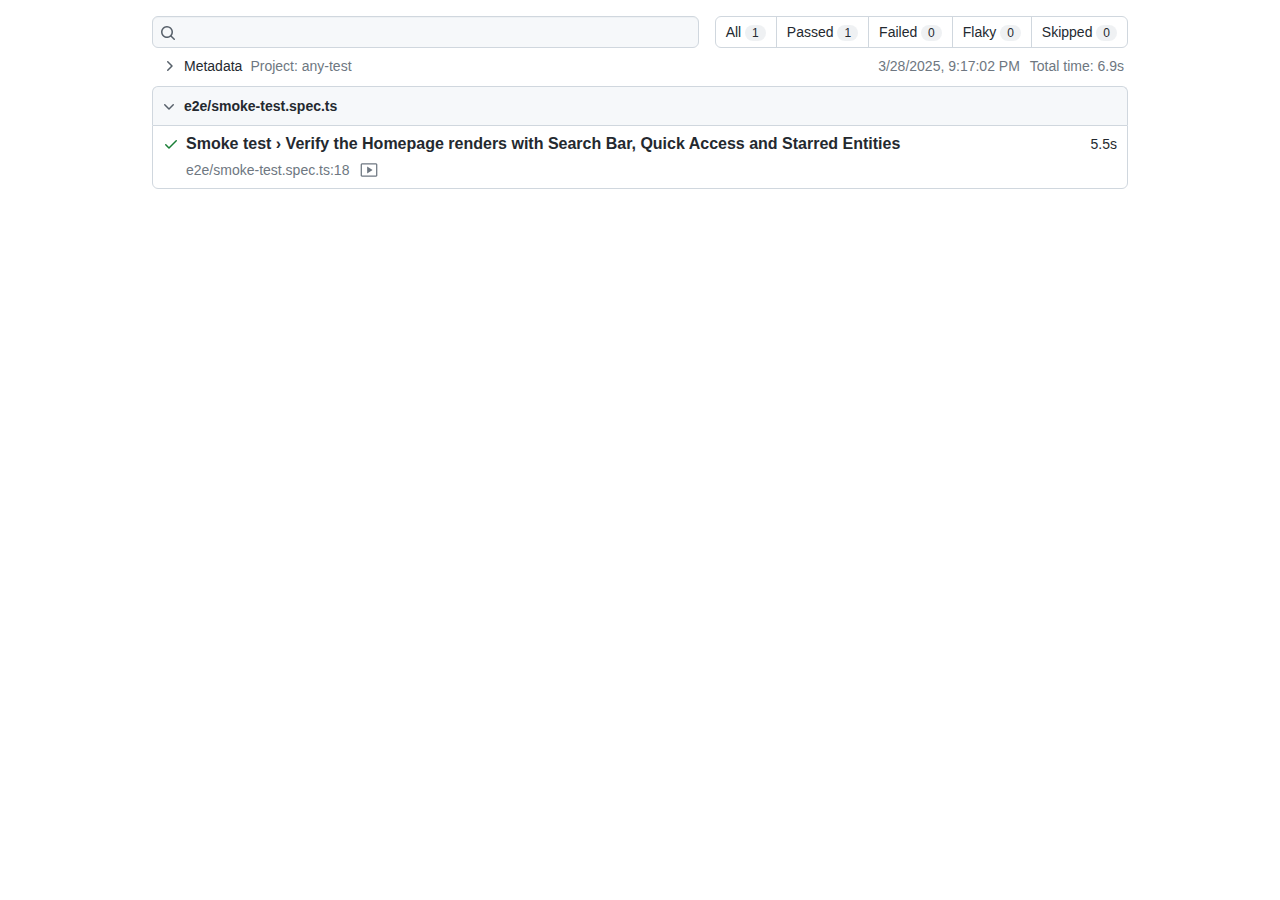
==== playwright-report/index.html @ c7a8ba65 "deploy: ba58db9e847489c68d54139dfeb6cc80a17b0ab6" ====
<!DOCTYPE html>
<html style='scrollbar-gutter: stable both-edges;'>
  <head>
    <meta charset='UTF-8'>
    <meta name='color-scheme' content='dark light'>
    <meta name='viewport' content='width=device-width, initial-scale=1.0'>
    <title>Playwright Test Report</title>
    <script type="module">var qh=Object.defineProperty;var _h=(s,l,r)=>l in s?qh(s,l,{enumerable:!0,configurable:!0,writable:!0,value:r}):s[l]=r;var Xt=(s,l,r)=>_h(s,typeof l!="symbol"?l+"":l,r);(function(){const l=document.createElement("link").relList;if(l&&l.supports&&l.supports("modulepreload"))return;for(const c of document.querySelectorAll('link[rel="modulepreload"]'))a(c);new MutationObserver(c=>{for(const f of c)if(f.type==="childList")for(const d of f.addedNodes)d.tagName==="LINK"&&d.rel==="modulepreload"&&a(d)}).observe(document,{childList:!0,subtree:!0});function r(c){const f={};return c.integrity&&(f.integrity=c.integrity),c.referrerPolicy&&(f.referrerPolicy=c.referrerPolicy),c.crossOrigin==="use-credentials"?f.credentials="include":c.crossOrigin==="anonymous"?f.credentials="omit":f.credentials="same-origin",f}function a(c){if(c.ep)return;c.ep=!0;const f=r(c);fetch(c.href,f)}})();function $h(s){return s&&s.__esModule&&Object.prototype.hasOwnProperty.call(s,"default")?s.default:s}var bo={exports:{}},hi={},zo={exports:{}},he={};/**
 * @license React
 * react.production.min.js
 *
 * Copyright (c) Facebook, Inc. and its affiliates.
 *
 * This source code is licensed under the MIT license found in the
 * LICENSE file in the root directory of this source tree.
 */var Rf;function e1(){if(Rf)return he;Rf=1;var s=Symbol.for("react.element"),l=Symbol.for("react.portal"),r=Symbol.for("react.fragment"),a=Symbol.for("react.strict_mode"),c=Symbol.for("react.profiler"),f=Symbol.for("react.provider"),d=Symbol.for("react.context"),m=Symbol.for("react.forward_ref"),g=Symbol.for("react.suspense"),w=Symbol.for("react.memo"),y=Symbol.for("react.lazy"),S=Symbol.iterator;function I(R){return R===null||typeof R!="object"?null:(R=S&&R[S]||R["@@iterator"],typeof R=="function"?R:null)}var B={isMounted:function(){return!1},enqueueForceUpdate:function(){},enqueueReplaceState:function(){},enqueueSetState:function(){}},V=Object.assign,A={};function v(R,M,$){this.props=R,this.context=M,this.refs=A,this.updater=$||B}v.prototype.isReactComponent={},v.prototype.setState=function(R,M){if(typeof R!="object"&&typeof R!="function"&&R!=null)throw Error("setState(...): takes an object of state variables to update or a function which returns an object of state variables.");this.updater.enqueueSetState(this,R,M,"setState")},v.prototype.forceUpdate=function(R){this.updater.enqueueForceUpdate(this,R,"forceUpdate")};function E(){}E.prototype=v.prototype;function j(R,M,$){this.props=R,this.context=M,this.refs=A,this.updater=$||B}var O=j.prototype=new E;O.constructor=j,V(O,v.prototype),O.isPureReactComponent=!0;var H=Array.isArray,G=Object.prototype.hasOwnProperty,D={current:null},F={key:!0,ref:!0,__self:!0,__source:!0};function Q(R,M,$){var pe,me={},ge=null,Ee=null;if(M!=null)for(pe in M.ref!==void 0&&(Ee=M.ref),M.key!==void 0&&(ge=""+M.key),M)G.call(M,pe)&&!F.hasOwnProperty(pe)&&(me[pe]=M[pe]);var xe=arguments.length-2;if(xe===1)me.children=$;else if(1<xe){for(var Ce=Array(xe),Xe=0;Xe<xe;Xe++)Ce[Xe]=arguments[Xe+2];me.children=Ce}if(R&&R.defaultProps)for(pe in xe=R.defaultProps,xe)me[pe]===void 0&&(me[pe]=xe[pe]);return{$$typeof:s,type:R,key:ge,ref:Ee,props:me,_owner:D.current}}function X(R,M){return{$$typeof:s,type:R.type,key:M,ref:R.ref,props:R.props,_owner:R._owner}}function U(R){return typeof R=="object"&&R!==null&&R.$$typeof===s}function W(R){var M={"=":"=0",":":"=2"};return"$"+R.replace(/[=:]/g,function($){return M[$]})}var re=/\/+/g;function J(R,M){return typeof R=="object"&&R!==null&&R.key!=null?W(""+R.key):M.toString(36)}function ce(R,M,$,pe,me){var ge=typeof R;(ge==="undefined"||ge==="boolean")&&(R=null);var Ee=!1;if(R===null)Ee=!0;else switch(ge){case"string":case"number":Ee=!0;break;case"object":switch(R.$$typeof){case s:case l:Ee=!0}}if(Ee)return Ee=R,me=me(Ee),R=pe===""?"."+J(Ee,0):pe,H(me)?($="",R!=null&&($=R.replace(re,"$&/")+"/"),ce(me,M,$,"",function(Xe){return Xe})):me!=null&&(U(me)&&(me=X(me,$+(!me.key||Ee&&Ee.key===me.key?"":(""+me.key).replace(re,"$&/")+"/")+R)),M.push(me)),1;if(Ee=0,pe=pe===""?".":pe+":",H(R))for(var xe=0;xe<R.length;xe++){ge=R[xe];var Ce=pe+J(ge,xe);Ee+=ce(ge,M,$,Ce,me)}else if(Ce=I(R),typeof Ce=="function")for(R=Ce.call(R),xe=0;!(ge=R.next()).done;)ge=ge.value,Ce=pe+J(ge,xe++),Ee+=ce(ge,M,$,Ce,me);else if(ge==="object")throw M=String(R),Error("Objects are not valid as a React child (found: "+(M==="[object Object]"?"object with keys {"+Object.keys(R).join(", ")+"}":M)+"). If you meant to render a collection of children, use an array instead.");return Ee}function oe(R,M,$){if(R==null)return R;var pe=[],me=0;return ce(R,pe,"","",function(ge){return M.call($,ge,me++)}),pe}function ie(R){if(R._status===-1){var M=R._result;M=M(),M.then(function($){(R._status===0||R._status===-1)&&(R._status=1,R._result=$)},function($){(R._status===0||R._status===-1)&&(R._status=2,R._result=$)}),R._status===-1&&(R._status=0,R._result=M)}if(R._status===1)return R._result.default;throw R._result}var de={current:null},Y={transition:null},ee={ReactCurrentDispatcher:de,ReactCurrentBatchConfig:Y,ReactCurrentOwner:D};function L(){throw Error("act(...) is not supported in production builds of React.")}return he.Children={map:oe,forEach:function(R,M,$){oe(R,function(){M.apply(this,arguments)},$)},count:function(R){var M=0;return oe(R,function(){M++}),M},toArray:function(R){return oe(R,function(M){return M})||[]},only:function(R){if(!U(R))throw Error("React.Children.only expected to receive a single React element child.");return R}},he.Component=v,he.Fragment=r,he.Profiler=c,he.PureComponent=j,he.StrictMode=a,he.Suspense=g,he.__SECRET_INTERNALS_DO_NOT_USE_OR_YOU_WILL_BE_FIRED=ee,he.act=L,he.cloneElement=function(R,M,$){if(R==null)throw Error("React.cloneElement(...): The argument must be a React element, but you passed "+R+".");var pe=V({},R.props),me=R.key,ge=R.ref,Ee=R._owner;if(M!=null){if(M.ref!==void 0&&(ge=M.ref,Ee=D.current),M.key!==void 0&&(me=""+M.key),R.type&&R.type.defaultProps)var xe=R.type.defaultProps;for(Ce in M)G.call(M,Ce)&&!F.hasOwnProperty(Ce)&&(pe[Ce]=M[Ce]===void 0&&xe!==void 0?xe[Ce]:M[Ce])}var Ce=arguments.length-2;if(Ce===1)pe.children=$;else if(1<Ce){xe=Array(Ce);for(var Xe=0;Xe<Ce;Xe++)xe[Xe]=arguments[Xe+2];pe.children=xe}return{$$typeof:s,type:R.type,key:me,ref:ge,props:pe,_owner:Ee}},he.createContext=function(R){return R={$$typeof:d,_currentValue:R,_currentValue2:R,_threadCount:0,Provider:null,Consumer:null,_defaultValue:null,_globalName:null},R.Provider={$$typeof:f,_context:R},R.Consumer=R},he.createElement=Q,he.createFactory=function(R){var M=Q.bind(null,R);return M.type=R,M},he.createRef=function(){return{current:null}},he.forwardRef=function(R){return{$$typeof:m,render:R}},he.isValidElement=U,he.lazy=function(R){return{$$typeof:y,_payload:{_status:-1,_result:R},_init:ie}},he.memo=function(R,M){return{$$typeof:w,type:R,compare:M===void 0?null:M}},he.startTransition=function(R){var M=Y.transition;Y.transition={};try{R()}finally{Y.transition=M}},he.unstable_act=L,he.useCallback=function(R,M){return de.current.useCallback(R,M)},he.useContext=function(R){return de.current.useContext(R)},he.useDebugValue=function(){},he.useDeferredValue=function(R){return de.current.useDeferredValue(R)},he.useEffect=function(R,M){return de.current.useEffect(R,M)},he.useId=function(){return de.current.useId()},he.useImperativeHandle=function(R,M,$){return de.current.useImperativeHandle(R,M,$)},he.useInsertionEffect=function(R,M){return de.current.useInsertionEffect(R,M)},he.useLayoutEffect=function(R,M){return de.current.useLayoutEffect(R,M)},he.useMemo=function(R,M){return de.current.useMemo(R,M)},he.useReducer=function(R,M,$){return de.current.useReducer(R,M,$)},he.useRef=function(R){return de.current.useRef(R)},he.useState=function(R){return de.current.useState(R)},he.useSyncExternalStore=function(R,M,$){return de.current.useSyncExternalStore(R,M,$)},he.useTransition=function(){return de.current.useTransition()},he.version="18.3.1",he}var Tf;function ya(){return Tf||(Tf=1,zo.exports=e1()),zo.exports}/**
 * @license React
 * react-jsx-runtime.production.min.js
 *
 * Copyright (c) Facebook, Inc. and its affiliates.
 *
 * This source code is licensed under the MIT license found in the
 * LICENSE file in the root directory of this source tree.
 */var jf;function t1(){if(jf)return hi;jf=1;var s=ya(),l=Symbol.for("react.element"),r=Symbol.for("react.fragment"),a=Object.prototype.hasOwnProperty,c=s.__SECRET_INTERNALS_DO_NOT_USE_OR_YOU_WILL_BE_FIRED.ReactCurrentOwner,f={key:!0,ref:!0,__self:!0,__source:!0};function d(m,g,w){var y,S={},I=null,B=null;w!==void 0&&(I=""+w),g.key!==void 0&&(I=""+g.key),g.ref!==void 0&&(B=g.ref);for(y in g)a.call(g,y)&&!f.hasOwnProperty(y)&&(S[y]=g[y]);if(m&&m.defaultProps)for(y in g=m.defaultProps,g)S[y]===void 0&&(S[y]=g[y]);return{$$typeof:l,type:m,key:I,ref:B,props:S,_owner:c.current}}return hi.Fragment=r,hi.jsx=d,hi.jsxs=d,hi}var Pf;function n1(){return Pf||(Pf=1,bo.exports=t1()),bo.exports}var h=n1();const r1=15,ye=0,Jt=1,i1=2,at=-2,Re=-3,Of=-4,qt=-5,pt=[0,1,3,7,15,31,63,127,255,511,1023,2047,4095,8191,16383,32767,65535],Hd=1440,l1=0,s1=4,o1=9,a1=5,u1=[96,7,256,0,8,80,0,8,16,84,8,115,82,7,31,0,8,112,0,8,48,0,9,192,80,7,10,0,8,96,0,8,32,0,9,160,0,8,0,0,8,128,0,8,64,0,9,224,80,7,6,0,8,88,0,8,24,0,9,144,83,7,59,0,8,120,0,8,56,0,9,208,81,7,17,0,8,104,0,8,40,0,9,176,0,8,8,0,8,136,0,8,72,0,9,240,80,7,4,0,8,84,0,8,20,85,8,227,83,7,43,0,8,116,0,8,52,0,9,200,81,7,13,0,8,100,0,8,36,0,9,168,0,8,4,0,8,132,0,8,68,0,9,232,80,7,8,0,8,92,0,8,28,0,9,152,84,7,83,0,8,124,0,8,60,0,9,216,82,7,23,0,8,108,0,8,44,0,9,184,0,8,12,0,8,140,0,8,76,0,9,248,80,7,3,0,8,82,0,8,18,85,8,163,83,7,35,0,8,114,0,8,50,0,9,196,81,7,11,0,8,98,0,8,34,0,9,164,0,8,2,0,8,130,0,8,66,0,9,228,80,7,7,0,8,90,0,8,26,0,9,148,84,7,67,0,8,122,0,8,58,0,9,212,82,7,19,0,8,106,0,8,42,0,9,180,0,8,10,0,8,138,0,8,74,0,9,244,80,7,5,0,8,86,0,8,22,192,8,0,83,7,51,0,8,118,0,8,54,0,9,204,81,7,15,0,8,102,0,8,38,0,9,172,0,8,6,0,8,134,0,8,70,0,9,236,80,7,9,0,8,94,0,8,30,0,9,156,84,7,99,0,8,126,0,8,62,0,9,220,82,7,27,0,8,110,0,8,46,0,9,188,0,8,14,0,8,142,0,8,78,0,9,252,96,7,256,0,8,81,0,8,17,85,8,131,82,7,31,0,8,113,0,8,49,0,9,194,80,7,10,0,8,97,0,8,33,0,9,162,0,8,1,0,8,129,0,8,65,0,9,226,80,7,6,0,8,89,0,8,25,0,9,146,83,7,59,0,8,121,0,8,57,0,9,210,81,7,17,0,8,105,0,8,41,0,9,178,0,8,9,0,8,137,0,8,73,0,9,242,80,7,4,0,8,85,0,8,21,80,8,258,83,7,43,0,8,117,0,8,53,0,9,202,81,7,13,0,8,101,0,8,37,0,9,170,0,8,5,0,8,133,0,8,69,0,9,234,80,7,8,0,8,93,0,8,29,0,9,154,84,7,83,0,8,125,0,8,61,0,9,218,82,7,23,0,8,109,0,8,45,0,9,186,0,8,13,0,8,141,0,8,77,0,9,250,80,7,3,0,8,83,0,8,19,85,8,195,83,7,35,0,8,115,0,8,51,0,9,198,81,7,11,0,8,99,0,8,35,0,9,166,0,8,3,0,8,131,0,8,67,0,9,230,80,7,7,0,8,91,0,8,27,0,9,150,84,7,67,0,8,123,0,8,59,0,9,214,82,7,19,0,8,107,0,8,43,0,9,182,0,8,11,0,8,139,0,8,75,0,9,246,80,7,5,0,8,87,0,8,23,192,8,0,83,7,51,0,8,119,0,8,55,0,9,206,81,7,15,0,8,103,0,8,39,0,9,174,0,8,7,0,8,135,0,8,71,0,9,238,80,7,9,0,8,95,0,8,31,0,9,158,84,7,99,0,8,127,0,8,63,0,9,222,82,7,27,0,8,111,0,8,47,0,9,190,0,8,15,0,8,143,0,8,79,0,9,254,96,7,256,0,8,80,0,8,16,84,8,115,82,7,31,0,8,112,0,8,48,0,9,193,80,7,10,0,8,96,0,8,32,0,9,161,0,8,0,0,8,128,0,8,64,0,9,225,80,7,6,0,8,88,0,8,24,0,9,145,83,7,59,0,8,120,0,8,56,0,9,209,81,7,17,0,8,104,0,8,40,0,9,177,0,8,8,0,8,136,0,8,72,0,9,241,80,7,4,0,8,84,0,8,20,85,8,227,83,7,43,0,8,116,0,8,52,0,9,201,81,7,13,0,8,100,0,8,36,0,9,169,0,8,4,0,8,132,0,8,68,0,9,233,80,7,8,0,8,92,0,8,28,0,9,153,84,7,83,0,8,124,0,8,60,0,9,217,82,7,23,0,8,108,0,8,44,0,9,185,0,8,12,0,8,140,0,8,76,0,9,249,80,7,3,0,8,82,0,8,18,85,8,163,83,7,35,0,8,114,0,8,50,0,9,197,81,7,11,0,8,98,0,8,34,0,9,165,0,8,2,0,8,130,0,8,66,0,9,229,80,7,7,0,8,90,0,8,26,0,9,149,84,7,67,0,8,122,0,8,58,0,9,213,82,7,19,0,8,106,0,8,42,0,9,181,0,8,10,0,8,138,0,8,74,0,9,245,80,7,5,0,8,86,0,8,22,192,8,0,83,7,51,0,8,118,0,8,54,0,9,205,81,7,15,0,8,102,0,8,38,0,9,173,0,8,6,0,8,134,0,8,70,0,9,237,80,7,9,0,8,94,0,8,30,0,9,157,84,7,99,0,8,126,0,8,62,0,9,221,82,7,27,0,8,110,0,8,46,0,9,189,0,8,14,0,8,142,0,8,78,0,9,253,96,7,256,0,8,81,0,8,17,85,8,131,82,7,31,0,8,113,0,8,49,0,9,195,80,7,10,0,8,97,0,8,33,0,9,163,0,8,1,0,8,129,0,8,65,0,9,227,80,7,6,0,8,89,0,8,25,0,9,147,83,7,59,0,8,121,0,8,57,0,9,211,81,7,17,0,8,105,0,8,41,0,9,179,0,8,9,0,8,137,0,8,73,0,9,243,80,7,4,0,8,85,0,8,21,80,8,258,83,7,43,0,8,117,0,8,53,0,9,203,81,7,13,0,8,101,0,8,37,0,9,171,0,8,5,0,8,133,0,8,69,0,9,235,80,7,8,0,8,93,0,8,29,0,9,155,84,7,83,0,8,125,0,8,61,0,9,219,82,7,23,0,8,109,0,8,45,0,9,187,0,8,13,0,8,141,0,8,77,0,9,251,80,7,3,0,8,83,0,8,19,85,8,195,83,7,35,0,8,115,0,8,51,0,9,199,81,7,11,0,8,99,0,8,35,0,9,167,0,8,3,0,8,131,0,8,67,0,9,231,80,7,7,0,8,91,0,8,27,0,9,151,84,7,67,0,8,123,0,8,59,0,9,215,82,7,19,0,8,107,0,8,43,0,9,183,0,8,11,0,8,139,0,8,75,0,9,247,80,7,5,0,8,87,0,8,23,192,8,0,83,7,51,0,8,119,0,8,55,0,9,207,81,7,15,0,8,103,0,8,39,0,9,175,0,8,7,0,8,135,0,8,71,0,9,239,80,7,9,0,8,95,0,8,31,0,9,159,84,7,99,0,8,127,0,8,63,0,9,223,82,7,27,0,8,111,0,8,47,0,9,191,0,8,15,0,8,143,0,8,79,0,9,255],c1=[80,5,1,87,5,257,83,5,17,91,5,4097,81,5,5,89,5,1025,85,5,65,93,5,16385,80,5,3,88,5,513,84,5,33,92,5,8193,82,5,9,90,5,2049,86,5,129,192,5,24577,80,5,2,87,5,385,83,5,25,91,5,6145,81,5,7,89,5,1537,85,5,97,93,5,24577,80,5,4,88,5,769,84,5,49,92,5,12289,82,5,13,90,5,3073,86,5,193,192,5,24577],f1=[3,4,5,6,7,8,9,10,11,13,15,17,19,23,27,31,35,43,51,59,67,83,99,115,131,163,195,227,258,0,0],d1=[0,0,0,0,0,0,0,0,1,1,1,1,2,2,2,2,3,3,3,3,4,4,4,4,5,5,5,5,0,112,112],p1=[1,2,3,4,5,7,9,13,17,25,33,49,65,97,129,193,257,385,513,769,1025,1537,2049,3073,4097,6145,8193,12289,16385,24577],h1=[0,0,0,0,1,1,2,2,3,3,4,4,5,5,6,6,7,7,8,8,9,9,10,10,11,11,12,12,13,13],xn=15;function sa(){const s=this;let l,r,a,c,f,d;function m(w,y,S,I,B,V,A,v,E,j,O){let H,G,D,F,Q,X,U,W,re,J,ce,oe,ie,de,Y;J=0,Q=S;do a[w[y+J]]++,J++,Q--;while(Q!==0);if(a[0]==S)return A[0]=-1,v[0]=0,ye;for(W=v[0],X=1;X<=xn&&a[X]===0;X++);for(U=X,W<X&&(W=X),Q=xn;Q!==0&&a[Q]===0;Q--);for(D=Q,W>Q&&(W=Q),v[0]=W,de=1<<X;X<Q;X++,de<<=1)if((de-=a[X])<0)return Re;if((de-=a[Q])<0)return Re;for(a[Q]+=de,d[1]=X=0,J=1,ie=2;--Q!==0;)d[ie]=X+=a[J],ie++,J++;Q=0,J=0;do(X=w[y+J])!==0&&(O[d[X]++]=Q),J++;while(++Q<S);for(S=d[D],d[0]=Q=0,J=0,F=-1,oe=-W,f[0]=0,ce=0,Y=0;U<=D;U++)for(H=a[U];H--!==0;){for(;U>oe+W;){if(F++,oe+=W,Y=D-oe,Y=Y>W?W:Y,(G=1<<(X=U-oe))>H+1&&(G-=H+1,ie=U,X<Y))for(;++X<Y&&!((G<<=1)<=a[++ie]);)G-=a[ie];if(Y=1<<X,j[0]+Y>Hd)return Re;f[F]=ce=j[0],j[0]+=Y,F!==0?(d[F]=Q,c[0]=X,c[1]=W,X=Q>>>oe-W,c[2]=ce-f[F-1]-X,E.set(c,(f[F-1]+X)*3)):A[0]=ce}for(c[1]=U-oe,J>=S?c[0]=192:O[J]<I?(c[0]=O[J]<256?0:96,c[2]=O[J++]):(c[0]=V[O[J]-I]+16+64,c[2]=B[O[J++]-I]),G=1<<U-oe,X=Q>>>oe;X<Y;X+=G)E.set(c,(ce+X)*3);for(X=1<<U-1;Q&X;X>>>=1)Q^=X;for(Q^=X,re=(1<<oe)-1;(Q&re)!=d[F];)F--,oe-=W,re=(1<<oe)-1}return de!==0&&D!=1?qt:ye}function g(w){let y;for(l||(l=[],r=[],a=new Int32Array(xn+1),c=[],f=new Int32Array(xn),d=new Int32Array(xn+1)),r.length<w&&(r=[]),y=0;y<w;y++)r[y]=0;for(y=0;y<xn+1;y++)a[y]=0;for(y=0;y<3;y++)c[y]=0;f.set(a.subarray(0,xn),0),d.set(a.subarray(0,xn+1),0)}s.inflate_trees_bits=function(w,y,S,I,B){let V;return g(19),l[0]=0,V=m(w,0,19,19,null,null,S,y,I,l,r),V==Re?B.msg="oversubscribed dynamic bit lengths tree":(V==qt||y[0]===0)&&(B.msg="incomplete dynamic bit lengths tree",V=Re),V},s.inflate_trees_dynamic=function(w,y,S,I,B,V,A,v,E){let j;return g(288),l[0]=0,j=m(S,0,w,257,f1,d1,V,I,v,l,r),j!=ye||I[0]===0?(j==Re?E.msg="oversubscribed literal/length tree":j!=Of&&(E.msg="incomplete literal/length tree",j=Re),j):(g(288),j=m(S,w,y,0,p1,h1,A,B,v,l,r),j!=ye||B[0]===0&&w>257?(j==Re?E.msg="oversubscribed distance tree":j==qt?(E.msg="incomplete distance tree",j=Re):j!=Of&&(E.msg="empty distance tree with lengths",j=Re),j):ye)}}sa.inflate_trees_fixed=function(s,l,r,a){return s[0]=o1,l[0]=a1,r[0]=u1,a[0]=c1,ye};const Ml=0,Df=1,Nf=2,Mf=3,Bf=4,Hf=5,Ff=6,Xo=7,Qf=8,Bl=9;function m1(){const s=this;let l,r=0,a,c=0,f=0,d=0,m=0,g=0,w=0,y=0,S,I=0,B,V=0;function A(v,E,j,O,H,G,D,F){let Q,X,U,W,re,J,ce,oe,ie,de,Y,ee,L,R,M,$;ce=F.next_in_index,oe=F.avail_in,re=D.bitb,J=D.bitk,ie=D.write,de=ie<D.read?D.read-ie-1:D.end-ie,Y=pt[v],ee=pt[E];do{for(;J<20;)oe--,re|=(F.read_byte(ce++)&255)<<J,J+=8;if(Q=re&Y,X=j,U=O,$=(U+Q)*3,(W=X[$])===0){re>>=X[$+1],J-=X[$+1],D.win[ie++]=X[$+2],de--;continue}do{if(re>>=X[$+1],J-=X[$+1],W&16){for(W&=15,L=X[$+2]+(re&pt[W]),re>>=W,J-=W;J<15;)oe--,re|=(F.read_byte(ce++)&255)<<J,J+=8;Q=re&ee,X=H,U=G,$=(U+Q)*3,W=X[$];do if(re>>=X[$+1],J-=X[$+1],W&16){for(W&=15;J<W;)oe--,re|=(F.read_byte(ce++)&255)<<J,J+=8;if(R=X[$+2]+(re&pt[W]),re>>=W,J-=W,de-=L,ie>=R)M=ie-R,ie-M>0&&2>ie-M?(D.win[ie++]=D.win[M++],D.win[ie++]=D.win[M++],L-=2):(D.win.set(D.win.subarray(M,M+2),ie),ie+=2,M+=2,L-=2);else{M=ie-R;do M+=D.end;while(M<0);if(W=D.end-M,L>W){if(L-=W,ie-M>0&&W>ie-M)do D.win[ie++]=D.win[M++];while(--W!==0);else D.win.set(D.win.subarray(M,M+W),ie),ie+=W,M+=W,W=0;M=0}}if(ie-M>0&&L>ie-M)do D.win[ie++]=D.win[M++];while(--L!==0);else D.win.set(D.win.subarray(M,M+L),ie),ie+=L,M+=L,L=0;break}else if(!(W&64))Q+=X[$+2],Q+=re&pt[W],$=(U+Q)*3,W=X[$];else return F.msg="invalid distance code",L=F.avail_in-oe,L=J>>3<L?J>>3:L,oe+=L,ce-=L,J-=L<<3,D.bitb=re,D.bitk=J,F.avail_in=oe,F.total_in+=ce-F.next_in_index,F.next_in_index=ce,D.write=ie,Re;while(!0);break}if(W&64)return W&32?(L=F.avail_in-oe,L=J>>3<L?J>>3:L,oe+=L,ce-=L,J-=L<<3,D.bitb=re,D.bitk=J,F.avail_in=oe,F.total_in+=ce-F.next_in_index,F.next_in_index=ce,D.write=ie,Jt):(F.msg="invalid literal/length code",L=F.avail_in-oe,L=J>>3<L?J>>3:L,oe+=L,ce-=L,J-=L<<3,D.bitb=re,D.bitk=J,F.avail_in=oe,F.total_in+=ce-F.next_in_index,F.next_in_index=ce,D.write=ie,Re);if(Q+=X[$+2],Q+=re&pt[W],$=(U+Q)*3,(W=X[$])===0){re>>=X[$+1],J-=X[$+1],D.win[ie++]=X[$+2],de--;break}}while(!0)}while(de>=258&&oe>=10);return L=F.avail_in-oe,L=J>>3<L?J>>3:L,oe+=L,ce-=L,J-=L<<3,D.bitb=re,D.bitk=J,F.avail_in=oe,F.total_in+=ce-F.next_in_index,F.next_in_index=ce,D.write=ie,ye}s.init=function(v,E,j,O,H,G){l=Ml,w=v,y=E,S=j,I=O,B=H,V=G,a=null},s.proc=function(v,E,j){let O,H,G,D=0,F=0,Q=0,X,U,W,re;for(Q=E.next_in_index,X=E.avail_in,D=v.bitb,F=v.bitk,U=v.write,W=U<v.read?v.read-U-1:v.end-U;;)switch(l){case Ml:if(W>=258&&X>=10&&(v.bitb=D,v.bitk=F,E.avail_in=X,E.total_in+=Q-E.next_in_index,E.next_in_index=Q,v.write=U,j=A(w,y,S,I,B,V,v,E),Q=E.next_in_index,X=E.avail_in,D=v.bitb,F=v.bitk,U=v.write,W=U<v.read?v.read-U-1:v.end-U,j!=ye)){l=j==Jt?Xo:Bl;break}f=w,a=S,c=I,l=Df;case Df:for(O=f;F<O;){if(X!==0)j=ye;else return v.bitb=D,v.bitk=F,E.avail_in=X,E.total_in+=Q-E.next_in_index,E.next_in_index=Q,v.write=U,v.inflate_flush(E,j);X--,D|=(E.read_byte(Q++)&255)<<F,F+=8}if(H=(c+(D&pt[O]))*3,D>>>=a[H+1],F-=a[H+1],G=a[H],G===0){d=a[H+2],l=Ff;break}if(G&16){m=G&15,r=a[H+2],l=Nf;break}if(!(G&64)){f=G,c=H/3+a[H+2];break}if(G&32){l=Xo;break}return l=Bl,E.msg="invalid literal/length code",j=Re,v.bitb=D,v.bitk=F,E.avail_in=X,E.total_in+=Q-E.next_in_index,E.next_in_index=Q,v.write=U,v.inflate_flush(E,j);case Nf:for(O=m;F<O;){if(X!==0)j=ye;else return v.bitb=D,v.bitk=F,E.avail_in=X,E.total_in+=Q-E.next_in_index,E.next_in_index=Q,v.write=U,v.inflate_flush(E,j);X--,D|=(E.read_byte(Q++)&255)<<F,F+=8}r+=D&pt[O],D>>=O,F-=O,f=y,a=B,c=V,l=Mf;case Mf:for(O=f;F<O;){if(X!==0)j=ye;else return v.bitb=D,v.bitk=F,E.avail_in=X,E.total_in+=Q-E.next_in_index,E.next_in_index=Q,v.write=U,v.inflate_flush(E,j);X--,D|=(E.read_byte(Q++)&255)<<F,F+=8}if(H=(c+(D&pt[O]))*3,D>>=a[H+1],F-=a[H+1],G=a[H],G&16){m=G&15,g=a[H+2],l=Bf;break}if(!(G&64)){f=G,c=H/3+a[H+2];break}return l=Bl,E.msg="invalid distance code",j=Re,v.bitb=D,v.bitk=F,E.avail_in=X,E.total_in+=Q-E.next_in_index,E.next_in_index=Q,v.write=U,v.inflate_flush(E,j);case Bf:for(O=m;F<O;){if(X!==0)j=ye;else return v.bitb=D,v.bitk=F,E.avail_in=X,E.total_in+=Q-E.next_in_index,E.next_in_index=Q,v.write=U,v.inflate_flush(E,j);X--,D|=(E.read_byte(Q++)&255)<<F,F+=8}g+=D&pt[O],D>>=O,F-=O,l=Hf;case Hf:for(re=U-g;re<0;)re+=v.end;for(;r!==0;){if(W===0&&(U==v.end&&v.read!==0&&(U=0,W=U<v.read?v.read-U-1:v.end-U),W===0&&(v.write=U,j=v.inflate_flush(E,j),U=v.write,W=U<v.read?v.read-U-1:v.end-U,U==v.end&&v.read!==0&&(U=0,W=U<v.read?v.read-U-1:v.end-U),W===0)))return v.bitb=D,v.bitk=F,E.avail_in=X,E.total_in+=Q-E.next_in_index,E.next_in_index=Q,v.write=U,v.inflate_flush(E,j);v.win[U++]=v.win[re++],W--,re==v.end&&(re=0),r--}l=Ml;break;case Ff:if(W===0&&(U==v.end&&v.read!==0&&(U=0,W=U<v.read?v.read-U-1:v.end-U),W===0&&(v.write=U,j=v.inflate_flush(E,j),U=v.write,W=U<v.read?v.read-U-1:v.end-U,U==v.end&&v.read!==0&&(U=0,W=U<v.read?v.read-U-1:v.end-U),W===0)))return v.bitb=D,v.bitk=F,E.avail_in=X,E.total_in+=Q-E.next_in_index,E.next_in_index=Q,v.write=U,v.inflate_flush(E,j);j=ye,v.win[U++]=d,W--,l=Ml;break;case Xo:if(F>7&&(F-=8,X++,Q--),v.write=U,j=v.inflate_flush(E,j),U=v.write,W=U<v.read?v.read-U-1:v.end-U,v.read!=v.write)return v.bitb=D,v.bitk=F,E.avail_in=X,E.total_in+=Q-E.next_in_index,E.next_in_index=Q,v.write=U,v.inflate_flush(E,j);l=Qf;case Qf:return j=Jt,v.bitb=D,v.bitk=F,E.avail_in=X,E.total_in+=Q-E.next_in_index,E.next_in_index=Q,v.write=U,v.inflate_flush(E,j);case Bl:return j=Re,v.bitb=D,v.bitk=F,E.avail_in=X,E.total_in+=Q-E.next_in_index,E.next_in_index=Q,v.write=U,v.inflate_flush(E,j);default:return j=at,v.bitb=D,v.bitk=F,E.avail_in=X,E.total_in+=Q-E.next_in_index,E.next_in_index=Q,v.write=U,v.inflate_flush(E,j)}},s.free=function(){}}const Lf=[16,17,18,0,8,7,9,6,10,5,11,4,12,3,13,2,14,1,15],Ar=0,Go=1,Uf=2,Wf=3,Vf=4,Yf=5,Hl=6,Fl=7,bf=8,zn=9;function g1(s,l){const r=this;let a=Ar,c=0,f=0,d=0,m;const g=[0],w=[0],y=new m1;let S=0,I=new Int32Array(Hd*3);const B=0,V=new sa;r.bitk=0,r.bitb=0,r.win=new Uint8Array(l),r.end=l,r.read=0,r.write=0,r.reset=function(A,v){v&&(v[0]=B),a==Hl&&y.free(A),a=Ar,r.bitk=0,r.bitb=0,r.read=r.write=0},r.reset(s,null),r.inflate_flush=function(A,v){let E,j,O;return j=A.next_out_index,O=r.read,E=(O<=r.write?r.write:r.end)-O,E>A.avail_out&&(E=A.avail_out),E!==0&&v==qt&&(v=ye),A.avail_out-=E,A.total_out+=E,A.next_out.set(r.win.subarray(O,O+E),j),j+=E,O+=E,O==r.end&&(O=0,r.write==r.end&&(r.write=0),E=r.write-O,E>A.avail_out&&(E=A.avail_out),E!==0&&v==qt&&(v=ye),A.avail_out-=E,A.total_out+=E,A.next_out.set(r.win.subarray(O,O+E),j),j+=E,O+=E),A.next_out_index=j,r.read=O,v},r.proc=function(A,v){let E,j,O,H,G,D,F,Q;for(H=A.next_in_index,G=A.avail_in,j=r.bitb,O=r.bitk,D=r.write,F=D<r.read?r.read-D-1:r.end-D;;){let X,U,W,re,J,ce,oe,ie;switch(a){case Ar:for(;O<3;){if(G!==0)v=ye;else return r.bitb=j,r.bitk=O,A.avail_in=G,A.total_in+=H-A.next_in_index,A.next_in_index=H,r.write=D,r.inflate_flush(A,v);G--,j|=(A.read_byte(H++)&255)<<O,O+=8}switch(E=j&7,S=E&1,E>>>1){case 0:j>>>=3,O-=3,E=O&7,j>>>=E,O-=E,a=Go;break;case 1:X=[],U=[],W=[[]],re=[[]],sa.inflate_trees_fixed(X,U,W,re),y.init(X[0],U[0],W[0],0,re[0],0),j>>>=3,O-=3,a=Hl;break;case 2:j>>>=3,O-=3,a=Wf;break;case 3:return j>>>=3,O-=3,a=zn,A.msg="invalid block type",v=Re,r.bitb=j,r.bitk=O,A.avail_in=G,A.total_in+=H-A.next_in_index,A.next_in_index=H,r.write=D,r.inflate_flush(A,v)}break;case Go:for(;O<32;){if(G!==0)v=ye;else return r.bitb=j,r.bitk=O,A.avail_in=G,A.total_in+=H-A.next_in_index,A.next_in_index=H,r.write=D,r.inflate_flush(A,v);G--,j|=(A.read_byte(H++)&255)<<O,O+=8}if((~j>>>16&65535)!=(j&65535))return a=zn,A.msg="invalid stored block lengths",v=Re,r.bitb=j,r.bitk=O,A.avail_in=G,A.total_in+=H-A.next_in_index,A.next_in_index=H,r.write=D,r.inflate_flush(A,v);c=j&65535,j=O=0,a=c!==0?Uf:S!==0?Fl:Ar;break;case Uf:if(G===0||F===0&&(D==r.end&&r.read!==0&&(D=0,F=D<r.read?r.read-D-1:r.end-D),F===0&&(r.write=D,v=r.inflate_flush(A,v),D=r.write,F=D<r.read?r.read-D-1:r.end-D,D==r.end&&r.read!==0&&(D=0,F=D<r.read?r.read-D-1:r.end-D),F===0)))return r.bitb=j,r.bitk=O,A.avail_in=G,A.total_in+=H-A.next_in_index,A.next_in_index=H,r.write=D,r.inflate_flush(A,v);if(v=ye,E=c,E>G&&(E=G),E>F&&(E=F),r.win.set(A.read_buf(H,E),D),H+=E,G-=E,D+=E,F-=E,(c-=E)!==0)break;a=S!==0?Fl:Ar;break;case Wf:for(;O<14;){if(G!==0)v=ye;else return r.bitb=j,r.bitk=O,A.avail_in=G,A.total_in+=H-A.next_in_index,A.next_in_index=H,r.write=D,r.inflate_flush(A,v);G--,j|=(A.read_byte(H++)&255)<<O,O+=8}if(f=E=j&16383,(E&31)>29||(E>>5&31)>29)return a=zn,A.msg="too many length or distance symbols",v=Re,r.bitb=j,r.bitk=O,A.avail_in=G,A.total_in+=H-A.next_in_index,A.next_in_index=H,r.write=D,r.inflate_flush(A,v);if(E=258+(E&31)+(E>>5&31),!m||m.length<E)m=[];else for(Q=0;Q<E;Q++)m[Q]=0;j>>>=14,O-=14,d=0,a=Vf;case Vf:for(;d<4+(f>>>10);){for(;O<3;){if(G!==0)v=ye;else return r.bitb=j,r.bitk=O,A.avail_in=G,A.total_in+=H-A.next_in_index,A.next_in_index=H,r.write=D,r.inflate_flush(A,v);G--,j|=(A.read_byte(H++)&255)<<O,O+=8}m[Lf[d++]]=j&7,j>>>=3,O-=3}for(;d<19;)m[Lf[d++]]=0;if(g[0]=7,E=V.inflate_trees_bits(m,g,w,I,A),E!=ye)return v=E,v==Re&&(m=null,a=zn),r.bitb=j,r.bitk=O,A.avail_in=G,A.total_in+=H-A.next_in_index,A.next_in_index=H,r.write=D,r.inflate_flush(A,v);d=0,a=Yf;case Yf:for(;E=f,!(d>=258+(E&31)+(E>>5&31));){let de,Y;for(E=g[0];O<E;){if(G!==0)v=ye;else return r.bitb=j,r.bitk=O,A.avail_in=G,A.total_in+=H-A.next_in_index,A.next_in_index=H,r.write=D,r.inflate_flush(A,v);G--,j|=(A.read_byte(H++)&255)<<O,O+=8}if(E=I[(w[0]+(j&pt[E]))*3+1],Y=I[(w[0]+(j&pt[E]))*3+2],Y<16)j>>>=E,O-=E,m[d++]=Y;else{for(Q=Y==18?7:Y-14,de=Y==18?11:3;O<E+Q;){if(G!==0)v=ye;else return r.bitb=j,r.bitk=O,A.avail_in=G,A.total_in+=H-A.next_in_index,A.next_in_index=H,r.write=D,r.inflate_flush(A,v);G--,j|=(A.read_byte(H++)&255)<<O,O+=8}if(j>>>=E,O-=E,de+=j&pt[Q],j>>>=Q,O-=Q,Q=d,E=f,Q+de>258+(E&31)+(E>>5&31)||Y==16&&Q<1)return m=null,a=zn,A.msg="invalid bit length repeat",v=Re,r.bitb=j,r.bitk=O,A.avail_in=G,A.total_in+=H-A.next_in_index,A.next_in_index=H,r.write=D,r.inflate_flush(A,v);Y=Y==16?m[Q-1]:0;do m[Q++]=Y;while(--de!==0);d=Q}}if(w[0]=-1,J=[],ce=[],oe=[],ie=[],J[0]=9,ce[0]=6,E=f,E=V.inflate_trees_dynamic(257+(E&31),1+(E>>5&31),m,J,ce,oe,ie,I,A),E!=ye)return E==Re&&(m=null,a=zn),v=E,r.bitb=j,r.bitk=O,A.avail_in=G,A.total_in+=H-A.next_in_index,A.next_in_index=H,r.write=D,r.inflate_flush(A,v);y.init(J[0],ce[0],I,oe[0],I,ie[0]),a=Hl;case Hl:if(r.bitb=j,r.bitk=O,A.avail_in=G,A.total_in+=H-A.next_in_index,A.next_in_index=H,r.write=D,(v=y.proc(r,A,v))!=Jt)return r.inflate_flush(A,v);if(v=ye,y.free(A),H=A.next_in_index,G=A.avail_in,j=r.bitb,O=r.bitk,D=r.write,F=D<r.read?r.read-D-1:r.end-D,S===0){a=Ar;break}a=Fl;case Fl:if(r.write=D,v=r.inflate_flush(A,v),D=r.write,F=D<r.read?r.read-D-1:r.end-D,r.read!=r.write)return r.bitb=j,r.bitk=O,A.avail_in=G,A.total_in+=H-A.next_in_index,A.next_in_index=H,r.write=D,r.inflate_flush(A,v);a=bf;case bf:return v=Jt,r.bitb=j,r.bitk=O,A.avail_in=G,A.total_in+=H-A.next_in_index,A.next_in_index=H,r.write=D,r.inflate_flush(A,v);case zn:return v=Re,r.bitb=j,r.bitk=O,A.avail_in=G,A.total_in+=H-A.next_in_index,A.next_in_index=H,r.write=D,r.inflate_flush(A,v);default:return v=at,r.bitb=j,r.bitk=O,A.avail_in=G,A.total_in+=H-A.next_in_index,A.next_in_index=H,r.write=D,r.inflate_flush(A,v)}}},r.free=function(A){r.reset(A,null),r.win=null,I=null},r.set_dictionary=function(A,v,E){r.win.set(A.subarray(v,v+E),0),r.read=r.write=E},r.sync_point=function(){return a==Go?1:0}}const v1=32,y1=8,x1=0,zf=1,Xf=2,Gf=3,Kf=4,Zf=5,Ko=6,mi=7,Jf=12,wn=13,w1=[0,0,255,255];function A1(){const s=this;s.mode=0,s.method=0,s.was=[0],s.need=0,s.marker=0,s.wbits=0;function l(r){return!r||!r.istate?at:(r.total_in=r.total_out=0,r.msg=null,r.istate.mode=mi,r.istate.blocks.reset(r,null),ye)}s.inflateEnd=function(r){return s.blocks&&s.blocks.free(r),s.blocks=null,ye},s.inflateInit=function(r,a){return r.msg=null,s.blocks=null,a<8||a>15?(s.inflateEnd(r),at):(s.wbits=a,r.istate.blocks=new g1(r,1<<a),l(r),ye)},s.inflate=function(r,a){let c,f;if(!r||!r.istate||!r.next_in)return at;const d=r.istate;for(a=a==s1?qt:ye,c=qt;;)switch(d.mode){case x1:if(r.avail_in===0)return c;if(c=a,r.avail_in--,r.total_in++,((d.method=r.read_byte(r.next_in_index++))&15)!=y1){d.mode=wn,r.msg="unknown compression method",d.marker=5;break}if((d.method>>4)+8>d.wbits){d.mode=wn,r.msg="invalid win size",d.marker=5;break}d.mode=zf;case zf:if(r.avail_in===0)return c;if(c=a,r.avail_in--,r.total_in++,f=r.read_byte(r.next_in_index++)&255,((d.method<<8)+f)%31!==0){d.mode=wn,r.msg="incorrect header check",d.marker=5;break}if(!(f&v1)){d.mode=mi;break}d.mode=Xf;case Xf:if(r.avail_in===0)return c;c=a,r.avail_in--,r.total_in++,d.need=(r.read_byte(r.next_in_index++)&255)<<24&4278190080,d.mode=Gf;case Gf:if(r.avail_in===0)return c;c=a,r.avail_in--,r.total_in++,d.need+=(r.read_byte(r.next_in_index++)&255)<<16&16711680,d.mode=Kf;case Kf:if(r.avail_in===0)return c;c=a,r.avail_in--,r.total_in++,d.need+=(r.read_byte(r.next_in_index++)&255)<<8&65280,d.mode=Zf;case Zf:return r.avail_in===0?c:(c=a,r.avail_in--,r.total_in++,d.need+=r.read_byte(r.next_in_index++)&255,d.mode=Ko,i1);case Ko:return d.mode=wn,r.msg="need dictionary",d.marker=0,at;case mi:if(c=d.blocks.proc(r,c),c==Re){d.mode=wn,d.marker=0;break}if(c==ye&&(c=a),c!=Jt)return c;c=a,d.blocks.reset(r,d.was),d.mode=Jf;case Jf:return r.avail_in=0,Jt;case wn:return Re;default:return at}},s.inflateSetDictionary=function(r,a,c){let f=0,d=c;if(!r||!r.istate||r.istate.mode!=Ko)return at;const m=r.istate;return d>=1<<m.wbits&&(d=(1<<m.wbits)-1,f=c-d),m.blocks.set_dictionary(a,f,d),m.mode=mi,ye},s.inflateSync=function(r){let a,c,f,d,m;if(!r||!r.istate)return at;const g=r.istate;if(g.mode!=wn&&(g.mode=wn,g.marker=0),(a=r.avail_in)===0)return qt;for(c=r.next_in_index,f=g.marker;a!==0&&f<4;)r.read_byte(c)==w1[f]?f++:r.read_byte(c)!==0?f=0:f=4-f,c++,a--;return r.total_in+=c-r.next_in_index,r.next_in_index=c,r.avail_in=a,g.marker=f,f!=4?Re:(d=r.total_in,m=r.total_out,l(r),r.total_in=d,r.total_out=m,g.mode=mi,ye)},s.inflateSyncPoint=function(r){return!r||!r.istate||!r.istate.blocks?at:r.istate.blocks.sync_point()}}function Fd(){}Fd.prototype={inflateInit(s){const l=this;return l.istate=new A1,s||(s=r1),l.istate.inflateInit(l,s)},inflate(s){const l=this;return l.istate?l.istate.inflate(l,s):at},inflateEnd(){const s=this;if(!s.istate)return at;const l=s.istate.inflateEnd(s);return s.istate=null,l},inflateSync(){const s=this;return s.istate?s.istate.inflateSync(s):at},inflateSetDictionary(s,l){const r=this;return r.istate?r.istate.inflateSetDictionary(r,s,l):at},read_byte(s){return this.next_in[s]},read_buf(s,l){return this.next_in.subarray(s,s+l)}};function E1(s){const l=this,r=new Fd,a=s&&s.chunkSize?Math.floor(s.chunkSize*2):128*1024,c=l1,f=new Uint8Array(a);let d=!1;r.inflateInit(),r.next_out=f,l.append=function(m,g){const w=[];let y,S,I=0,B=0,V=0;if(m.length!==0){r.next_in_index=0,r.next_in=m,r.avail_in=m.length;do{if(r.next_out_index=0,r.avail_out=a,r.avail_in===0&&!d&&(r.next_in_index=0,d=!0),y=r.inflate(c),d&&y===qt){if(r.avail_in!==0)throw new Error("inflating: bad input")}else if(y!==ye&&y!==Jt)throw new Error("inflating: "+r.msg);if((d||y===Jt)&&r.avail_in===m.length)throw new Error("inflating: bad input");r.next_out_index&&(r.next_out_index===a?w.push(new Uint8Array(f)):w.push(f.subarray(0,r.next_out_index))),V+=r.next_out_index,g&&r.next_in_index>0&&r.next_in_index!=I&&(g(r.next_in_index),I=r.next_in_index)}while(r.avail_in>0||r.avail_out===0);return w.length>1?(S=new Uint8Array(V),w.forEach(function(A){S.set(A,B),B+=A.length})):S=w[0]?new Uint8Array(w[0]):new Uint8Array,S}},l.flush=function(){r.inflateEnd()}}const Xn=4294967295,Cn=65535,C1=8,S1=0,k1=99,I1=67324752,R1=134695760,qf=33639248,T1=101010256,_f=101075792,j1=117853008,Sn=22,Zo=20,Jo=56,P1=1,O1=39169,D1=10,N1=1,M1=21589,B1=28789,H1=25461,F1=6534,$f=1,Q1=6,ed=8,td=2048,nd=16,rd=16384,id=73,ld="/",qe=void 0,Rn="undefined",Ci="function";class sd{constructor(l){return class extends TransformStream{constructor(r,a){const c=new l(a);super({transform(f,d){d.enqueue(c.append(f))},flush(f){const d=c.flush();d&&f.enqueue(d)}})}}}}const L1=64;let Qd=2;try{typeof navigator!=Rn&&navigator.hardwareConcurrency&&(Qd=navigator.hardwareConcurrency)}catch{}const U1={chunkSize:512*1024,maxWorkers:Qd,terminateWorkerTimeout:5e3,useWebWorkers:!0,useCompressionStream:!0,workerScripts:qe,CompressionStreamNative:typeof CompressionStream!=Rn&&CompressionStream,DecompressionStreamNative:typeof DecompressionStream!=Rn&&DecompressionStream},kn=Object.assign({},U1);function Ld(){return kn}function W1(s){return Math.max(s.chunkSize,L1)}function Ud(s){const{baseURL:l,chunkSize:r,maxWorkers:a,terminateWorkerTimeout:c,useCompressionStream:f,useWebWorkers:d,Deflate:m,Inflate:g,CompressionStream:w,DecompressionStream:y,workerScripts:S}=s;if(An("baseURL",l),An("chunkSize",r),An("maxWorkers",a),An("terminateWorkerTimeout",c),An("useCompressionStream",f),An("useWebWorkers",d),m&&(kn.CompressionStream=new sd(m)),g&&(kn.DecompressionStream=new sd(g)),An("CompressionStream",w),An("DecompressionStream",y),S!==qe){const{deflate:I,inflate:B}=S;if((I||B)&&(kn.workerScripts||(kn.workerScripts={})),I){if(!Array.isArray(I))throw new Error("workerScripts.deflate must be an array");kn.workerScripts.deflate=I}if(B){if(!Array.isArray(B))throw new Error("workerScripts.inflate must be an array");kn.workerScripts.inflate=B}}}function An(s,l){l!==qe&&(kn[s]=l)}function V1(){return"application/octet-stream"}const Wd=[];for(let s=0;s<256;s++){let l=s;for(let r=0;r<8;r++)l&1?l=l>>>1^3988292384:l=l>>>1;Wd[s]=l}class bl{constructor(l){this.crc=l||-1}append(l){let r=this.crc|0;for(let a=0,c=l.length|0;a<c;a++)r=r>>>8^Wd[(r^l[a])&255];this.crc=r}get(){return~this.crc}}class Vd extends TransformStream{constructor(){let l;const r=new bl;super({transform(a,c){r.append(a),c.enqueue(a)},flush(){const a=new Uint8Array(4);new DataView(a.buffer).setUint32(0,r.get()),l.value=a}}),l=this}}function Y1(s){if(typeof TextEncoder==Rn){s=unescape(encodeURIComponent(s));const l=new Uint8Array(s.length);for(let r=0;r<l.length;r++)l[r]=s.charCodeAt(r);return l}else return new TextEncoder().encode(s)}const tt={concat(s,l){if(s.length===0||l.length===0)return s.concat(l);const r=s[s.length-1],a=tt.getPartial(r);return a===32?s.concat(l):tt._shiftRight(l,a,r|0,s.slice(0,s.length-1))},bitLength(s){const l=s.length;if(l===0)return 0;const r=s[l-1];return(l-1)*32+tt.getPartial(r)},clamp(s,l){if(s.length*32<l)return s;s=s.slice(0,Math.ceil(l/32));const r=s.length;return l=l&31,r>0&&l&&(s[r-1]=tt.partial(l,s[r-1]&2147483648>>l-1,1)),s},partial(s,l,r){return s===32?l:(r?l|0:l<<32-s)+s*1099511627776},getPartial(s){return Math.round(s/1099511627776)||32},_shiftRight(s,l,r,a){for(a===void 0&&(a=[]);l>=32;l-=32)a.push(r),r=0;if(l===0)return a.concat(s);for(let d=0;d<s.length;d++)a.push(r|s[d]>>>l),r=s[d]<<32-l;const c=s.length?s[s.length-1]:0,f=tt.getPartial(c);return a.push(tt.partial(l+f&31,l+f>32?r:a.pop(),1)),a}},zl={bytes:{fromBits(s){const r=tt.bitLength(s)/8,a=new Uint8Array(r);let c;for(let f=0;f<r;f++)f&3||(c=s[f/4]),a[f]=c>>>24,c<<=8;return a},toBits(s){const l=[];let r,a=0;for(r=0;r<s.length;r++)a=a<<8|s[r],(r&3)===3&&(l.push(a),a=0);return r&3&&l.push(tt.partial(8*(r&3),a)),l}}},Yd={};Yd.sha1=class{constructor(s){const l=this;l.blockSize=512,l._init=[1732584193,4023233417,2562383102,271733878,3285377520],l._key=[1518500249,1859775393,2400959708,3395469782],s?(l._h=s._h.slice(0),l._buffer=s._buffer.slice(0),l._length=s._length):l.reset()}reset(){const s=this;return s._h=s._init.slice(0),s._buffer=[],s._length=0,s}update(s){const l=this;typeof s=="string"&&(s=zl.utf8String.toBits(s));const r=l._buffer=tt.concat(l._buffer,s),a=l._length,c=l._length=a+tt.bitLength(s);if(c>9007199254740991)throw new Error("Cannot hash more than 2^53 - 1 bits");const f=new Uint32Array(r);let d=0;for(let m=l.blockSize+a-(l.blockSize+a&l.blockSize-1);m<=c;m+=l.blockSize)l._block(f.subarray(16*d,16*(d+1))),d+=1;return r.splice(0,16*d),l}finalize(){const s=this;let l=s._buffer;const r=s._h;l=tt.concat(l,[tt.partial(1,1)]);for(let a=l.length+2;a&15;a++)l.push(0);for(l.push(Math.floor(s._length/4294967296)),l.push(s._length|0);l.length;)s._block(l.splice(0,16));return s.reset(),r}_f(s,l,r,a){if(s<=19)return l&r|~l&a;if(s<=39)return l^r^a;if(s<=59)return l&r|l&a|r&a;if(s<=79)return l^r^a}_S(s,l){return l<<s|l>>>32-s}_block(s){const l=this,r=l._h,a=Array(80);for(let w=0;w<16;w++)a[w]=s[w];let c=r[0],f=r[1],d=r[2],m=r[3],g=r[4];for(let w=0;w<=79;w++){w>=16&&(a[w]=l._S(1,a[w-3]^a[w-8]^a[w-14]^a[w-16]));const y=l._S(5,c)+l._f(w,f,d,m)+g+a[w]+l._key[Math.floor(w/20)]|0;g=m,m=d,d=l._S(30,f),f=c,c=y}r[0]=r[0]+c|0,r[1]=r[1]+f|0,r[2]=r[2]+d|0,r[3]=r[3]+m|0,r[4]=r[4]+g|0}};const bd={};bd.aes=class{constructor(s){const l=this;l._tables=[[[],[],[],[],[]],[[],[],[],[],[]]],l._tables[0][0][0]||l._precompute();const r=l._tables[0][4],a=l._tables[1],c=s.length;let f,d,m,g=1;if(c!==4&&c!==6&&c!==8)throw new Error("invalid aes key size");for(l._key=[d=s.slice(0),m=[]],f=c;f<4*c+28;f++){let w=d[f-1];(f%c===0||c===8&&f%c===4)&&(w=r[w>>>24]<<24^r[w>>16&255]<<16^r[w>>8&255]<<8^r[w&255],f%c===0&&(w=w<<8^w>>>24^g<<24,g=g<<1^(g>>7)*283)),d[f]=d[f-c]^w}for(let w=0;f;w++,f--){const y=d[w&3?f:f-4];f<=4||w<4?m[w]=y:m[w]=a[0][r[y>>>24]]^a[1][r[y>>16&255]]^a[2][r[y>>8&255]]^a[3][r[y&255]]}}encrypt(s){return this._crypt(s,0)}decrypt(s){return this._crypt(s,1)}_precompute(){const s=this._tables[0],l=this._tables[1],r=s[4],a=l[4],c=[],f=[];let d,m,g,w;for(let y=0;y<256;y++)f[(c[y]=y<<1^(y>>7)*283)^y]=y;for(let y=d=0;!r[y];y^=m||1,d=f[d]||1){let S=d^d<<1^d<<2^d<<3^d<<4;S=S>>8^S&255^99,r[y]=S,a[S]=y,w=c[g=c[m=c[y]]];let I=w*16843009^g*65537^m*257^y*16843008,B=c[S]*257^S*16843008;for(let V=0;V<4;V++)s[V][y]=B=B<<24^B>>>8,l[V][S]=I=I<<24^I>>>8}for(let y=0;y<5;y++)s[y]=s[y].slice(0),l[y]=l[y].slice(0)}_crypt(s,l){if(s.length!==4)throw new Error("invalid aes block size");const r=this._key[l],a=r.length/4-2,c=[0,0,0,0],f=this._tables[l],d=f[0],m=f[1],g=f[2],w=f[3],y=f[4];let S=s[0]^r[0],I=s[l?3:1]^r[1],B=s[2]^r[2],V=s[l?1:3]^r[3],A=4,v,E,j;for(let O=0;O<a;O++)v=d[S>>>24]^m[I>>16&255]^g[B>>8&255]^w[V&255]^r[A],E=d[I>>>24]^m[B>>16&255]^g[V>>8&255]^w[S&255]^r[A+1],j=d[B>>>24]^m[V>>16&255]^g[S>>8&255]^w[I&255]^r[A+2],V=d[V>>>24]^m[S>>16&255]^g[I>>8&255]^w[B&255]^r[A+3],A+=4,S=v,I=E,B=j;for(let O=0;O<4;O++)c[l?3&-O:O]=y[S>>>24]<<24^y[I>>16&255]<<16^y[B>>8&255]<<8^y[V&255]^r[A++],v=S,S=I,I=B,B=V,V=v;return c}};const b1={getRandomValues(s){const l=new Uint32Array(s.buffer),r=a=>{let c=987654321;const f=4294967295;return function(){return c=36969*(c&65535)+(c>>16)&f,a=18e3*(a&65535)+(a>>16)&f,(((c<<16)+a&f)/4294967296+.5)*(Math.random()>.5?1:-1)}};for(let a=0,c;a<s.length;a+=4){const f=r((c||Math.random())*4294967296);c=f()*987654071,l[a/4]=f()*4294967296|0}return s}},zd={};zd.ctrGladman=class{constructor(s,l){this._prf=s,this._initIv=l,this._iv=l}reset(){this._iv=this._initIv}update(s){return this.calculate(this._prf,s,this._iv)}incWord(s){if((s>>24&255)===255){let l=s>>16&255,r=s>>8&255,a=s&255;l===255?(l=0,r===255?(r=0,a===255?a=0:++a):++r):++l,s=0,s+=l<<16,s+=r<<8,s+=a}else s+=1<<24;return s}incCounter(s){(s[0]=this.incWord(s[0]))===0&&(s[1]=this.incWord(s[1]))}calculate(s,l,r){let a;if(!(a=l.length))return[];const c=tt.bitLength(l);for(let f=0;f<a;f+=4){this.incCounter(r);const d=s.encrypt(r);l[f]^=d[0],l[f+1]^=d[1],l[f+2]^=d[2],l[f+3]^=d[3]}return tt.clamp(l,c)}};const Kn={importKey(s){return new Kn.hmacSha1(zl.bytes.toBits(s))},pbkdf2(s,l,r,a){if(r=r||1e4,a<0||r<0)throw new Error("invalid params to pbkdf2");const c=(a>>5)+1<<2;let f,d,m,g,w;const y=new ArrayBuffer(c),S=new DataView(y);let I=0;const B=tt;for(l=zl.bytes.toBits(l),w=1;I<(c||1);w++){for(f=d=s.encrypt(B.concat(l,[w])),m=1;m<r;m++)for(d=s.encrypt(d),g=0;g<d.length;g++)f[g]^=d[g];for(m=0;I<(c||1)&&m<f.length;m++)S.setInt32(I,f[m]),I+=4}return y.slice(0,a/8)}};Kn.hmacSha1=class{constructor(s){const l=this,r=l._hash=Yd.sha1,a=[[],[]];l._baseHash=[new r,new r];const c=l._baseHash[0].blockSize/32;s.length>c&&(s=new r().update(s).finalize());for(let f=0;f<c;f++)a[0][f]=s[f]^909522486,a[1][f]=s[f]^1549556828;l._baseHash[0].update(a[0]),l._baseHash[1].update(a[1]),l._resultHash=new r(l._baseHash[0])}reset(){const s=this;s._resultHash=new s._hash(s._baseHash[0]),s._updated=!1}update(s){const l=this;l._updated=!0,l._resultHash.update(s)}digest(){const s=this,l=s._resultHash.finalize(),r=new s._hash(s._baseHash[1]).update(l).finalize();return s.reset(),r}encrypt(s){if(this._updated)throw new Error("encrypt on already updated hmac called!");return this.update(s),this.digest(s)}};const z1=typeof crypto!=Rn&&typeof crypto.getRandomValues==Ci,xa="Invalid password",wa="Invalid signature",Aa="zipjs-abort-check-password";function Xd(s){return z1?crypto.getRandomValues(s):b1.getRandomValues(s)}const Er=16,X1="raw",Gd={name:"PBKDF2"},G1={name:"HMAC"},K1="SHA-1",Z1=Object.assign({hash:G1},Gd),oa=Object.assign({iterations:1e3,hash:{name:K1}},Gd),J1=["deriveBits"],yi=[8,12,16],gi=[16,24,32],En=10,q1=[0,0,0,0],Jl=typeof crypto!=Rn,Si=Jl&&crypto.subtle,Kd=Jl&&typeof Si!=Rn,Bt=zl.bytes,_1=bd.aes,$1=zd.ctrGladman,e2=Kn.hmacSha1;let od=Jl&&Kd&&typeof Si.importKey==Ci,ad=Jl&&Kd&&typeof Si.deriveBits==Ci;class t2 extends TransformStream{constructor({password:l,rawPassword:r,signed:a,encryptionStrength:c,checkPasswordOnly:f}){super({start(){Object.assign(this,{ready:new Promise(d=>this.resolveReady=d),password:qd(l,r),signed:a,strength:c-1,pending:new Uint8Array})},async transform(d,m){const g=this,{password:w,strength:y,resolveReady:S,ready:I}=g;w?(await r2(g,y,w,At(d,0,yi[y]+2)),d=At(d,yi[y]+2),f?m.error(new Error(Aa)):S()):await I;const B=new Uint8Array(d.length-En-(d.length-En)%Er);m.enqueue(Zd(g,d,B,0,En,!0))},async flush(d){const{signed:m,ctr:g,hmac:w,pending:y,ready:S}=this;if(w&&g){await S;const I=At(y,0,y.length-En),B=At(y,y.length-En);let V=new Uint8Array;if(I.length){const A=wi(Bt,I);w.update(A);const v=g.update(A);V=xi(Bt,v)}if(m){const A=At(xi(Bt,w.digest()),0,En);for(let v=0;v<En;v++)if(A[v]!=B[v])throw new Error(wa)}d.enqueue(V)}}})}}class n2 extends TransformStream{constructor({password:l,rawPassword:r,encryptionStrength:a}){let c;super({start(){Object.assign(this,{ready:new Promise(f=>this.resolveReady=f),password:qd(l,r),strength:a-1,pending:new Uint8Array})},async transform(f,d){const m=this,{password:g,strength:w,resolveReady:y,ready:S}=m;let I=new Uint8Array;g?(I=await i2(m,w,g),y()):await S;const B=new Uint8Array(I.length+f.length-f.length%Er);B.set(I,0),d.enqueue(Zd(m,f,B,I.length,0))},async flush(f){const{ctr:d,hmac:m,pending:g,ready:w}=this;if(m&&d){await w;let y=new Uint8Array;if(g.length){const S=d.update(wi(Bt,g));m.update(S),y=xi(Bt,S)}c.signature=xi(Bt,m.digest()).slice(0,En),f.enqueue(Ea(y,c.signature))}}}),c=this}}function Zd(s,l,r,a,c,f){const{ctr:d,hmac:m,pending:g}=s,w=l.length-c;g.length&&(l=Ea(g,l),r=o2(r,w-w%Er));let y;for(y=0;y<=w-Er;y+=Er){const S=wi(Bt,At(l,y,y+Er));f&&m.update(S);const I=d.update(S);f||m.update(I),r.set(xi(Bt,I),y+a)}return s.pending=At(l,y),r}async function r2(s,l,r,a){const c=await Jd(s,l,r,At(a,0,yi[l])),f=At(a,yi[l]);if(c[0]!=f[0]||c[1]!=f[1])throw new Error(xa)}async function i2(s,l,r){const a=Xd(new Uint8Array(yi[l])),c=await Jd(s,l,r,a);return Ea(a,c)}async function Jd(s,l,r,a){s.password=null;const c=await l2(X1,r,Z1,!1,J1),f=await s2(Object.assign({salt:a},oa),c,8*(gi[l]*2+2)),d=new Uint8Array(f),m=wi(Bt,At(d,0,gi[l])),g=wi(Bt,At(d,gi[l],gi[l]*2)),w=At(d,gi[l]*2);return Object.assign(s,{keys:{key:m,authentication:g,passwordVerification:w},ctr:new $1(new _1(m),Array.from(q1)),hmac:new e2(g)}),w}async function l2(s,l,r,a,c){if(od)try{return await Si.importKey(s,l,r,a,c)}catch{return od=!1,Kn.importKey(l)}else return Kn.importKey(l)}async function s2(s,l,r){if(ad)try{return await Si.deriveBits(s,l,r)}catch{return ad=!1,Kn.pbkdf2(l,s.salt,oa.iterations,r)}else return Kn.pbkdf2(l,s.salt,oa.iterations,r)}function qd(s,l){return l===qe?Y1(s):l}function Ea(s,l){let r=s;return s.length+l.length&&(r=new Uint8Array(s.length+l.length),r.set(s,0),r.set(l,s.length)),r}function o2(s,l){if(l&&l>s.length){const r=s;s=new Uint8Array(l),s.set(r,0)}return s}function At(s,l,r){return s.subarray(l,r)}function xi(s,l){return s.fromBits(l)}function wi(s,l){return s.toBits(l)}const Cr=12;class a2 extends TransformStream{constructor({password:l,passwordVerification:r,checkPasswordOnly:a}){super({start(){Object.assign(this,{password:l,passwordVerification:r}),_d(this,l)},transform(c,f){const d=this;if(d.password){const m=ud(d,c.subarray(0,Cr));if(d.password=null,m[Cr-1]!=d.passwordVerification)throw new Error(xa);c=c.subarray(Cr)}a?f.error(new Error(Aa)):f.enqueue(ud(d,c))}})}}class u2 extends TransformStream{constructor({password:l,passwordVerification:r}){super({start(){Object.assign(this,{password:l,passwordVerification:r}),_d(this,l)},transform(a,c){const f=this;let d,m;if(f.password){f.password=null;const g=Xd(new Uint8Array(Cr));g[Cr-1]=f.passwordVerification,d=new Uint8Array(a.length+g.length),d.set(cd(f,g),0),m=Cr}else d=new Uint8Array(a.length),m=0;d.set(cd(f,a),m),c.enqueue(d)}})}}function ud(s,l){const r=new Uint8Array(l.length);for(let a=0;a<l.length;a++)r[a]=$d(s)^l[a],Ca(s,r[a]);return r}function cd(s,l){const r=new Uint8Array(l.length);for(let a=0;a<l.length;a++)r[a]=$d(s)^l[a],Ca(s,l[a]);return r}function _d(s,l){const r=[305419896,591751049,878082192];Object.assign(s,{keys:r,crcKey0:new bl(r[0]),crcKey2:new bl(r[2])});for(let a=0;a<l.length;a++)Ca(s,l.charCodeAt(a))}function Ca(s,l){let[r,a,c]=s.keys;s.crcKey0.append([l]),r=~s.crcKey0.get(),a=fd(Math.imul(fd(a+e0(r)),134775813)+1),s.crcKey2.append([a>>>24]),c=~s.crcKey2.get(),s.keys=[r,a,c]}function $d(s){const l=s.keys[2]|2;return e0(Math.imul(l,l^1)>>>8)}function e0(s){return s&255}function fd(s){return s&4294967295}const dd="deflate-raw";class c2 extends TransformStream{constructor(l,{chunkSize:r,CompressionStream:a,CompressionStreamNative:c}){super({});const{compressed:f,encrypted:d,useCompressionStream:m,zipCrypto:g,signed:w,level:y}=l,S=this;let I,B,V=t0(super.readable);(!d||g)&&w&&(I=new Vd,V=Ht(V,I)),f&&(V=r0(V,m,{level:y,chunkSize:r},c,a)),d&&(g?V=Ht(V,new u2(l)):(B=new n2(l),V=Ht(V,B))),n0(S,V,()=>{let A;d&&!g&&(A=B.signature),(!d||g)&&w&&(A=new DataView(I.value.buffer).getUint32(0)),S.signature=A})}}class f2 extends TransformStream{constructor(l,{chunkSize:r,DecompressionStream:a,DecompressionStreamNative:c}){super({});const{zipCrypto:f,encrypted:d,signed:m,signature:g,compressed:w,useCompressionStream:y}=l;let S,I,B=t0(super.readable);d&&(f?B=Ht(B,new a2(l)):(I=new t2(l),B=Ht(B,I))),w&&(B=r0(B,y,{chunkSize:r},c,a)),(!d||f)&&m&&(S=new Vd,B=Ht(B,S)),n0(this,B,()=>{if((!d||f)&&m){const V=new DataView(S.value.buffer);if(g!=V.getUint32(0,!1))throw new Error(wa)}})}}function t0(s){return Ht(s,new TransformStream({transform(l,r){l&&l.length&&r.enqueue(l)}}))}function n0(s,l,r){l=Ht(l,new TransformStream({flush:r})),Object.defineProperty(s,"readable",{get(){return l}})}function r0(s,l,r,a,c){try{const f=l&&a?a:c;s=Ht(s,new f(dd,r))}catch{if(l)try{s=Ht(s,new c(dd,r))}catch{return s}else return s}return s}function Ht(s,l){return s.pipeThrough(l)}const d2="message",p2="start",h2="pull",pd="data",m2="ack",hd="close",g2="deflate",i0="inflate";class v2 extends TransformStream{constructor(l,r){super({});const a=this,{codecType:c}=l;let f;c.startsWith(g2)?f=c2:c.startsWith(i0)&&(f=f2);let d=0,m=0;const g=new f(l,r),w=super.readable,y=new TransformStream({transform(I,B){I&&I.length&&(m+=I.length,B.enqueue(I))},flush(){Object.assign(a,{inputSize:m})}}),S=new TransformStream({transform(I,B){I&&I.length&&(d+=I.length,B.enqueue(I))},flush(){const{signature:I}=g;Object.assign(a,{signature:I,outputSize:d,inputSize:m})}});Object.defineProperty(a,"readable",{get(){return w.pipeThrough(y).pipeThrough(g).pipeThrough(S)}})}}class y2 extends TransformStream{constructor(l){let r;super({transform:a,flush(c){r&&r.length&&c.enqueue(r)}});function a(c,f){if(r){const d=new Uint8Array(r.length+c.length);d.set(r),d.set(c,r.length),c=d,r=null}c.length>l?(f.enqueue(c.slice(0,l)),a(c.slice(l),f)):r=c}}}let l0=typeof Worker!=Rn;class qo{constructor(l,{readable:r,writable:a},{options:c,config:f,streamOptions:d,useWebWorkers:m,transferStreams:g,scripts:w},y){const{signal:S}=d;return Object.assign(l,{busy:!0,readable:r.pipeThrough(new y2(f.chunkSize)).pipeThrough(new x2(r,d),{signal:S}),writable:a,options:Object.assign({},c),scripts:w,transferStreams:g,terminate(){return new Promise(I=>{const{worker:B,busy:V}=l;B?(V?l.resolveTerminated=I:(B.terminate(),I()),l.interface=null):I()})},onTaskFinished(){const{resolveTerminated:I}=l;I&&(l.resolveTerminated=null,l.terminated=!0,l.worker.terminate(),I()),l.busy=!1,y(l)}}),(m&&l0?w2:s0)(l,f)}}class x2 extends TransformStream{constructor(l,{onstart:r,onprogress:a,size:c,onend:f}){let d=0;super({async start(){r&&await _o(r,c)},async transform(m,g){d+=m.length,a&&await _o(a,d,c),g.enqueue(m)},async flush(){l.size=d,f&&await _o(f,d)}})}}async function _o(s,...l){try{await s(...l)}catch{}}function s0(s,l){return{run:()=>A2(s,l)}}function w2(s,l){const{baseURL:r,chunkSize:a}=l;if(!s.interface){let c;try{c=S2(s.scripts[0],r,s)}catch{return l0=!1,s0(s,l)}Object.assign(s,{worker:c,interface:{run:()=>E2(s,{chunkSize:a})}})}return s.interface}async function A2({options:s,readable:l,writable:r,onTaskFinished:a},c){try{const f=new v2(s,c);await l.pipeThrough(f).pipeTo(r,{preventClose:!0,preventAbort:!0});const{signature:d,inputSize:m,outputSize:g}=f;return{signature:d,inputSize:m,outputSize:g}}finally{a()}}async function E2(s,l){let r,a;const c=new Promise((I,B)=>{r=I,a=B});Object.assign(s,{reader:null,writer:null,resolveResult:r,rejectResult:a,result:c});const{readable:f,options:d,scripts:m}=s,{writable:g,closed:w}=C2(s.writable),y=Ul({type:p2,scripts:m.slice(1),options:d,config:l,readable:f,writable:g},s);y||Object.assign(s,{reader:f.getReader(),writer:g.getWriter()});const S=await c;return y||await g.getWriter().close(),await w,S}function C2(s){let l;const r=new Promise(c=>l=c);return{writable:new WritableStream({async write(c){const f=s.getWriter();await f.ready,await f.write(c),f.releaseLock()},close(){l()},abort(c){return s.getWriter().abort(c)}}),closed:r}}let md=!0,gd=!0;function S2(s,l,r){const a={type:"module"};let c,f;typeof s==Ci&&(s=s());try{c=new URL(s,l)}catch{c=s}if(md)try{f=new Worker(c)}catch{md=!1,f=new Worker(c,a)}else f=new Worker(c,a);return f.addEventListener(d2,d=>k2(d,r)),f}function Ul(s,{worker:l,writer:r,onTaskFinished:a,transferStreams:c}){try{const{value:f,readable:d,writable:m}=s,g=[];if(f&&(f.byteLength<f.buffer.byteLength?s.value=f.buffer.slice(0,f.byteLength):s.value=f.buffer,g.push(s.value)),c&&gd?(d&&g.push(d),m&&g.push(m)):s.readable=s.writable=null,g.length)try{return l.postMessage(s,g),!0}catch{gd=!1,s.readable=s.writable=null,l.postMessage(s)}else l.postMessage(s)}catch(f){throw r&&r.releaseLock(),a(),f}}async function k2({data:s},l){const{type:r,value:a,messageId:c,result:f,error:d}=s,{reader:m,writer:g,resolveResult:w,rejectResult:y,onTaskFinished:S}=l;try{if(d){const{message:B,stack:V,code:A,name:v}=d,E=new Error(B);Object.assign(E,{stack:V,code:A,name:v}),I(E)}else{if(r==h2){const{value:B,done:V}=await m.read();Ul({type:pd,value:B,done:V,messageId:c},l)}r==pd&&(await g.ready,await g.write(new Uint8Array(a)),Ul({type:m2,messageId:c},l)),r==hd&&I(null,f)}}catch(B){Ul({type:hd,messageId:c},l),I(B)}function I(B,V){B?y(B):w(V),g&&g.releaseLock(),S()}}let In=[];const $o=[];let vd=0;async function I2(s,l){const{options:r,config:a}=l,{transferStreams:c,useWebWorkers:f,useCompressionStream:d,codecType:m,compressed:g,signed:w,encrypted:y}=r,{workerScripts:S,maxWorkers:I}=a;l.transferStreams=c||c===qe;const B=!g&&!w&&!y&&!l.transferStreams;return l.useWebWorkers=!B&&(f||f===qe&&a.useWebWorkers),l.scripts=l.useWebWorkers&&S?S[m]:[],r.useCompressionStream=d||d===qe&&a.useCompressionStream,(await V()).run();async function V(){const v=In.find(E=>!E.busy);if(v)return aa(v),new qo(v,s,l,A);if(In.length<I){const E={indexWorker:vd};return vd++,In.push(E),new qo(E,s,l,A)}else return new Promise(E=>$o.push({resolve:E,stream:s,workerOptions:l}))}function A(v){if($o.length){const[{resolve:E,stream:j,workerOptions:O}]=$o.splice(0,1);E(new qo(v,j,O,A))}else v.worker?(aa(v),R2(v,l)):In=In.filter(E=>E!=v)}}function R2(s,l){const{config:r}=l,{terminateWorkerTimeout:a}=r;Number.isFinite(a)&&a>=0&&(s.terminated?s.terminated=!1:s.terminateTimeout=setTimeout(async()=>{In=In.filter(c=>c!=s);try{await s.terminate()}catch{}},a))}function aa(s){const{terminateTimeout:l}=s;l&&(clearTimeout(l),s.terminateTimeout=null)}async function T2(){await Promise.allSettled(In.map(s=>(aa(s),s.terminate())))}const o0="HTTP error ",ki="HTTP Range not supported",a0="Writer iterator completed too soon",j2="text/plain",P2="Content-Length",O2="Content-Range",D2="Accept-Ranges",N2="Range",M2="Content-Type",B2="HEAD",Sa="GET",u0="bytes",H2=64*1024,ka="writable";class ql{constructor(){this.size=0}init(){this.initialized=!0}}class Tn extends ql{get readable(){const l=this,{chunkSize:r=H2}=l,a=new ReadableStream({start(){this.chunkOffset=0},async pull(c){const{offset:f=0,size:d,diskNumberStart:m}=a,{chunkOffset:g}=this;c.enqueue(await ze(l,f+g,Math.min(r,d-g),m)),g+r>d?c.close():this.chunkOffset+=r}});return a}}class Ia extends ql{constructor(){super();const l=this,r=new WritableStream({write(a){return l.writeUint8Array(a)}});Object.defineProperty(l,ka,{get(){return r}})}writeUint8Array(){}}class F2 extends Tn{constructor(l){super();let r=l.length;for(;l.charAt(r-1)=="=";)r--;const a=l.indexOf(",")+1;Object.assign(this,{dataURI:l,dataStart:a,size:Math.floor((r-a)*.75)})}readUint8Array(l,r){const{dataStart:a,dataURI:c}=this,f=new Uint8Array(r),d=Math.floor(l/3)*4,m=atob(c.substring(d+a,Math.ceil((l+r)/3)*4+a)),g=l-Math.floor(d/4)*3;for(let w=g;w<g+r;w++)f[w-g]=m.charCodeAt(w);return f}}class Q2 extends Ia{constructor(l){super(),Object.assign(this,{data:"data:"+(l||"")+";base64,",pending:[]})}writeUint8Array(l){const r=this;let a=0,c=r.pending;const f=r.pending.length;for(r.pending="",a=0;a<Math.floor((f+l.length)/3)*3-f;a++)c+=String.fromCharCode(l[a]);for(;a<l.length;a++)r.pending+=String.fromCharCode(l[a]);c.length>2?r.data+=btoa(c):r.pending=c}getData(){return this.data+btoa(this.pending)}}class Ra extends Tn{constructor(l){super(),Object.assign(this,{blob:l,size:l.size})}async readUint8Array(l,r){const a=this,c=l+r;let d=await(l||c<a.size?a.blob.slice(l,c):a.blob).arrayBuffer();return d.byteLength>r&&(d=d.slice(l,c)),new Uint8Array(d)}}class c0 extends ql{constructor(l){super();const r=this,a=new TransformStream,c=[];l&&c.push([M2,l]),Object.defineProperty(r,ka,{get(){return a.writable}}),r.blob=new Response(a.readable,{headers:c}).blob()}getData(){return this.blob}}class L2 extends Ra{constructor(l){super(new Blob([l],{type:j2}))}}class U2 extends c0{constructor(l){super(l),Object.assign(this,{encoding:l,utf8:!l||l.toLowerCase()=="utf-8"})}async getData(){const{encoding:l,utf8:r}=this,a=await super.getData();if(a.text&&r)return a.text();{const c=new FileReader;return new Promise((f,d)=>{Object.assign(c,{onload:({target:m})=>f(m.result),onerror:()=>d(c.error)}),c.readAsText(a,l)})}}}class W2 extends Tn{constructor(l,r){super(),f0(this,l,r)}async init(){await d0(this,ua,yd),super.init()}readUint8Array(l,r){return p0(this,l,r,ua,yd)}}class V2 extends Tn{constructor(l,r){super(),f0(this,l,r)}async init(){await d0(this,ca,xd),super.init()}readUint8Array(l,r){return p0(this,l,r,ca,xd)}}function f0(s,l,r){const{preventHeadRequest:a,useRangeHeader:c,forceRangeRequests:f,combineSizeEocd:d}=r;r=Object.assign({},r),delete r.preventHeadRequest,delete r.useRangeHeader,delete r.forceRangeRequests,delete r.combineSizeEocd,delete r.useXHR,Object.assign(s,{url:l,options:r,preventHeadRequest:a,useRangeHeader:c,forceRangeRequests:f,combineSizeEocd:d})}async function d0(s,l,r){const{url:a,preventHeadRequest:c,useRangeHeader:f,forceRangeRequests:d,combineSizeEocd:m}=s;if(X2(a)&&(f||d)&&(typeof c>"u"||c)){const g=await l(Sa,s,h0(s,m?-22:void 0));if(!d&&g.headers.get(D2)!=u0)throw new Error(ki);{m&&(s.eocdCache=new Uint8Array(await g.arrayBuffer()));let w;const y=g.headers.get(O2);if(y){const S=y.trim().split(/\s*\/\s*/);if(S.length){const I=S[1];I&&I!="*"&&(w=Number(I))}}w===qe?await wd(s,l,r):s.size=w}}else await wd(s,l,r)}async function p0(s,l,r,a,c){const{useRangeHeader:f,forceRangeRequests:d,eocdCache:m,size:g,options:w}=s;if(f||d){if(m&&l==g-Sn&&r==Sn)return m;const y=await a(Sa,s,h0(s,l,r));if(y.status!=206)throw new Error(ki);return new Uint8Array(await y.arrayBuffer())}else{const{data:y}=s;return y||await c(s,w),new Uint8Array(s.data.subarray(l,l+r))}}function h0(s,l=0,r=1){return Object.assign({},Ta(s),{[N2]:u0+"="+(l<0?l:l+"-"+(l+r-1))})}function Ta({options:s}){const{headers:l}=s;if(l)return Symbol.iterator in l?Object.fromEntries(l):l}async function yd(s){await m0(s,ua)}async function xd(s){await m0(s,ca)}async function m0(s,l){const r=await l(Sa,s,Ta(s));s.data=new Uint8Array(await r.arrayBuffer()),s.size||(s.size=s.data.length)}async function wd(s,l,r){if(s.preventHeadRequest)await r(s,s.options);else{const c=(await l(B2,s,Ta(s))).headers.get(P2);c?s.size=Number(c):await r(s,s.options)}}async function ua(s,{options:l,url:r},a){const c=await fetch(r,Object.assign({},l,{method:s,headers:a}));if(c.status<400)return c;throw c.status==416?new Error(ki):new Error(o0+(c.statusText||c.status))}function ca(s,{url:l},r){return new Promise((a,c)=>{const f=new XMLHttpRequest;if(f.addEventListener("load",()=>{if(f.status<400){const d=[];f.getAllResponseHeaders().trim().split(/[\r\n]+/).forEach(m=>{const g=m.trim().split(/\s*:\s*/);g[0]=g[0].trim().replace(/^[a-z]|-[a-z]/g,w=>w.toUpperCase()),d.push(g)}),a({status:f.status,arrayBuffer:()=>f.response,headers:new Map(d)})}else c(f.status==416?new Error(ki):new Error(o0+(f.statusText||f.status)))},!1),f.addEventListener("error",d=>c(d.detail?d.detail.error:new Error("Network error")),!1),f.open(s,l),r)for(const d of Object.entries(r))f.setRequestHeader(d[0],d[1]);f.responseType="arraybuffer",f.send()})}class g0 extends Tn{constructor(l,r={}){super(),Object.assign(this,{url:l,reader:r.useXHR?new V2(l,r):new W2(l,r)})}set size(l){}get size(){return this.reader.size}async init(){await this.reader.init(),super.init()}readUint8Array(l,r){return this.reader.readUint8Array(l,r)}}class Y2 extends g0{constructor(l,r={}){r.useRangeHeader=!0,super(l,r)}}class b2 extends Tn{constructor(l){super(),Object.assign(this,{array:l,size:l.length})}readUint8Array(l,r){return this.array.slice(l,l+r)}}class z2 extends Ia{init(l=0){Object.assign(this,{offset:0,array:new Uint8Array(l)}),super.init()}writeUint8Array(l){const r=this;if(r.offset+l.length>r.array.length){const a=r.array;r.array=new Uint8Array(a.length+l.length),r.array.set(a)}r.array.set(l,r.offset),r.offset+=l.length}getData(){return this.array}}class ja extends Tn{constructor(l){super(),this.readers=l}async init(){const l=this,{readers:r}=l;l.lastDiskNumber=0,l.lastDiskOffset=0,await Promise.all(r.map(async(a,c)=>{await a.init(),c!=r.length-1&&(l.lastDiskOffset+=a.size),l.size+=a.size})),super.init()}async readUint8Array(l,r,a=0){const c=this,{readers:f}=this;let d,m=a;m==-1&&(m=f.length-1);let g=l;for(;g>=f[m].size;)g-=f[m].size,m++;const w=f[m],y=w.size;if(g+r<=y)d=await ze(w,g,r);else{const S=y-g;d=new Uint8Array(r),d.set(await ze(w,g,S)),d.set(await c.readUint8Array(l+S,r-S,a),S)}return c.lastDiskNumber=Math.max(m,c.lastDiskNumber),d}}class Xl extends ql{constructor(l,r=4294967295){super();const a=this;Object.assign(a,{diskNumber:0,diskOffset:0,size:0,maxSize:r,availableSize:r});let c,f,d;const m=new WritableStream({async write(y){const{availableSize:S}=a;if(d)y.length>=S?(await g(y.slice(0,S)),await w(),a.diskOffset+=c.size,a.diskNumber++,d=null,await this.write(y.slice(S))):await g(y);else{const{value:I,done:B}=await l.next();if(B&&!I)throw new Error(a0);c=I,c.size=0,c.maxSize&&(a.maxSize=c.maxSize),a.availableSize=a.maxSize,await Ai(c),f=I.writable,d=f.getWriter(),await this.write(y)}},async close(){await d.ready,await w()}});Object.defineProperty(a,ka,{get(){return m}});async function g(y){const S=y.length;S&&(await d.ready,await d.write(y),c.size+=S,a.size+=S,a.availableSize-=S)}async function w(){f.size=c.size,await d.close()}}}function X2(s){const{baseURL:l}=Ld(),{protocol:r}=new URL(s,l);return r=="http:"||r=="https:"}async function Ai(s,l){if(s.init&&!s.initialized)await s.init(l);else return Promise.resolve()}function v0(s){return Array.isArray(s)&&(s=new ja(s)),s instanceof ReadableStream&&(s={readable:s}),s}function y0(s){s.writable===qe&&typeof s.next==Ci&&(s=new Xl(s)),s instanceof WritableStream&&(s={writable:s});const{writable:l}=s;return l.size===qe&&(l.size=0),s instanceof Xl||Object.assign(s,{diskNumber:0,diskOffset:0,availableSize:1/0,maxSize:1/0}),s}function ze(s,l,r,a){return s.readUint8Array(l,r,a)}const G2=ja,K2=Xl,x0="\0☺☻♥♦♣♠•◘○◙♂♀♪♫☼►◄↕‼¶§▬↨↑↓→←∟↔▲▼ !\"#$%&'()*+,-./0123456789:;<=>?@ABCDEFGHIJKLMNOPQRSTUVWXYZ[\\]^_`abcdefghijklmnopqrstuvwxyz{|}~⌂ÇüéâäàåçêëèïîìÄÅÉæÆôöòûùÿÖÜ¢£¥₧ƒáíóúñÑªº¿⌐¬½¼¡«»░▒▓│┤╡╢╖╕╣║╗╝╜╛┐└┴┬├─┼╞╟╚╔╩╦╠═╬╧╨╤╥╙╘╒╓╫╪┘┌█▄▌▐▀αßΓπΣσµτΦΘΩδ∞φε∩≡±≥≤⌠⌡÷≈°∙·√ⁿ²■ ".split(""),Z2=x0.length==256;function J2(s){if(Z2){let l="";for(let r=0;r<s.length;r++)l+=x0[s[r]];return l}else return new TextDecoder().decode(s)}function Wl(s,l){return l&&l.trim().toLowerCase()=="cp437"?J2(s):new TextDecoder(l).decode(s)}const w0="filename",A0="rawFilename",E0="comment",C0="rawComment",S0="uncompressedSize",k0="compressedSize",I0="offset",fa="diskNumberStart",da="lastModDate",pa="rawLastModDate",R0="lastAccessDate",q2="rawLastAccessDate",T0="creationDate",_2="rawCreationDate",$2="internalFileAttribute",em="internalFileAttributes",tm="externalFileAttribute",nm="externalFileAttributes",rm="msDosCompatible",im="zip64",lm="encrypted",sm="version",om="versionMadeBy",am="zipCrypto",um="directory",cm="executable",fm=[w0,A0,k0,S0,da,pa,E0,C0,R0,T0,I0,fa,fa,$2,em,tm,nm,rm,im,lm,sm,om,am,um,cm,"bitFlag","signature","filenameUTF8","commentUTF8","compressionMethod","extraField","rawExtraField","extraFieldZip64","extraFieldUnicodePath","extraFieldUnicodeComment","extraFieldAES","extraFieldNTFS","extraFieldExtendedTimestamp"];class Ad{constructor(l){fm.forEach(r=>this[r]=l[r])}}const Vl="File format is not recognized",j0="End of central directory not found",P0="End of Zip64 central directory locator not found",O0="Central directory header not found",D0="Local file header not found",N0="Zip64 extra field not found",M0="File contains encrypted entry",B0="Encryption method not supported",ha="Compression method not supported",ma="Split zip file",Ed="utf-8",Cd="cp437",dm=[[S0,Xn],[k0,Xn],[I0,Xn],[fa,Cn]],pm={[Cn]:{getValue:Me,bytes:4},[Xn]:{getValue:Yl,bytes:8}};class H0{constructor(l,r={}){Object.assign(this,{reader:v0(l),options:r,config:Ld()})}async*getEntriesGenerator(l={}){const r=this;let{reader:a}=r;const{config:c}=r;if(await Ai(a),(a.size===qe||!a.readUint8Array)&&(a=new Ra(await new Response(a.readable).blob()),await Ai(a)),a.size<Sn)throw new Error(Vl);a.chunkSize=W1(c);const f=await wm(a,T1,a.size,Sn,Cn*16);if(!f){const U=await ze(a,0,4),W=Ve(U);throw Me(W)==R1?new Error(ma):new Error(j0)}const d=Ve(f);let m=Me(d,12),g=Me(d,16);const w=f.offset,y=We(d,20),S=w+Sn+y;let I=We(d,4);const B=a.lastDiskNumber||0;let V=We(d,6),A=We(d,8),v=0,E=0;if(g==Xn||m==Xn||A==Cn||V==Cn){const U=await ze(a,f.offset-Zo,Zo),W=Ve(U);if(Me(W,0)==j1){g=Yl(W,8);let re=await ze(a,g,Jo,-1),J=Ve(re);const ce=f.offset-Zo-Jo;if(Me(J,0)!=_f&&g!=ce){const oe=g;g=ce,v=g-oe,re=await ze(a,g,Jo,-1),J=Ve(re)}if(Me(J,0)!=_f)throw new Error(P0);I==Cn&&(I=Me(J,16)),V==Cn&&(V=Me(J,20)),A==Cn&&(A=Yl(J,32)),m==Xn&&(m=Yl(J,40)),g-=m}}if(g>=a.size&&(v=a.size-g-m-Sn,g=a.size-m-Sn),B!=I)throw new Error(ma);if(g<0)throw new Error(Vl);let j=0,O=await ze(a,g,m,V),H=Ve(O);if(m){const U=f.offset-m;if(Me(H,j)!=qf&&g!=U){const W=g;g=U,v+=g-W,O=await ze(a,g,m,V),H=Ve(O)}}const G=f.offset-g-(a.lastDiskOffset||0);if(m!=G&&G>=0&&(m=G,O=await ze(a,g,m,V),H=Ve(O)),g<0||g>=a.size)throw new Error(Vl);const D=et(r,l,"filenameEncoding"),F=et(r,l,"commentEncoding");for(let U=0;U<A;U++){const W=new mm(a,c,r.options);if(Me(H,j)!=qf)throw new Error(O0);F0(W,H,j+6);const re=!!W.bitFlag.languageEncodingFlag,J=j+46,ce=J+W.filenameLength,oe=ce+W.extraFieldLength,ie=We(H,j+4),de=ie>>8==0,Y=ie>>8==3,ee=O.subarray(J,ce),L=We(H,j+32),R=oe+L,M=O.subarray(oe,R),$=re,pe=re,me=Me(H,j+38),ge=de&&(Sr(H,j+38)&nd)==nd||Y&&(me>>16&rd)==rd||ee.length&&ee[ee.length-1]==ld.charCodeAt(0),Ee=Y&&(me>>16&id)==id,xe=Me(H,j+42)+v;Object.assign(W,{versionMadeBy:ie,msDosCompatible:de,compressedSize:0,uncompressedSize:0,commentLength:L,directory:ge,offset:xe,diskNumberStart:We(H,j+34),internalFileAttributes:We(H,j+36),externalFileAttributes:me,rawFilename:ee,filenameUTF8:$,commentUTF8:pe,rawExtraField:O.subarray(ce,oe),executable:Ee}),W.internalFileAttribute=W.internalFileAttributes,W.externalFileAttribute=W.externalFileAttributes;const Ce=et(r,l,"decodeText")||Wl,Xe=$?Ed:D||Cd,jn=pe?Ed:F||Cd;let Pn=Ce(ee,Xe);Pn===qe&&(Pn=Wl(ee,Xe));let _t=Ce(M,jn);_t===qe&&(_t=Wl(M,jn)),Object.assign(W,{rawComment:M,filename:Pn,comment:_t,directory:ge||Pn.endsWith(ld)}),E=Math.max(xe,E),Q0(W,W,H,j+6),W.zipCrypto=W.encrypted&&!W.extraFieldAES;const On=new Ad(W);On.getData=(Rr,Tr)=>W.getData(Rr,On,Tr),j=R;const{onprogress:Ir}=l;if(Ir)try{await Ir(U+1,A,new Ad(W))}catch{}yield On}const Q=et(r,l,"extractPrependedData"),X=et(r,l,"extractAppendedData");return Q&&(r.prependedData=E>0?await ze(a,0,E):new Uint8Array),r.comment=y?await ze(a,w+Sn,y):new Uint8Array,X&&(r.appendedData=S<a.size?await ze(a,S,a.size-S):new Uint8Array),!0}async getEntries(l={}){const r=[];for await(const a of this.getEntriesGenerator(l))r.push(a);return r}async close(){}}class hm{constructor(l={}){const{readable:r,writable:a}=new TransformStream,c=new H0(r,l).getEntriesGenerator();this.readable=new ReadableStream({async pull(f){const{done:d,value:m}=await c.next();if(d)return f.close();const g={...m,readable:function(){const{readable:w,writable:y}=new TransformStream;if(m.getData)return m.getData(y),w}()};delete g.getData,f.enqueue(g)}}),this.writable=a}}class mm{constructor(l,r,a){Object.assign(this,{reader:l,config:r,options:a})}async getData(l,r,a={}){const c=this,{reader:f,offset:d,diskNumberStart:m,extraFieldAES:g,compressionMethod:w,config:y,bitFlag:S,signature:I,rawLastModDate:B,uncompressedSize:V,compressedSize:A}=c,v=r.localDirectory={},E=await ze(f,d,30,m),j=Ve(E);let O=et(c,a,"password"),H=et(c,a,"rawPassword");const G=et(c,a,"passThrough");if(O=O&&O.length&&O,H=H&&H.length&&H,g&&g.originalCompressionMethod!=k1)throw new Error(ha);if(w!=S1&&w!=C1&&!G)throw new Error(ha);if(Me(j,0)!=I1)throw new Error(D0);F0(v,j,4),v.rawExtraField=v.extraFieldLength?await ze(f,d+30+v.filenameLength,v.extraFieldLength,m):new Uint8Array,Q0(c,v,j,4,!0),Object.assign(r,{lastAccessDate:v.lastAccessDate,creationDate:v.creationDate});const D=c.encrypted&&v.encrypted&&!G,F=D&&!g;if(G||(r.zipCrypto=F),D){if(!F&&g.strength===qe)throw new Error(B0);if(!O&&!H)throw new Error(M0)}const Q=d+30+v.filenameLength+v.extraFieldLength,X=A,U=f.readable;Object.assign(U,{diskNumberStart:m,offset:Q,size:X});const W=et(c,a,"signal"),re=et(c,a,"checkPasswordOnly");re&&(l=new WritableStream),l=y0(l),await Ai(l,G?A:V);const{writable:J}=l,{onstart:ce,onprogress:oe,onend:ie}=a,de={options:{codecType:i0,password:O,rawPassword:H,zipCrypto:F,encryptionStrength:g&&g.strength,signed:et(c,a,"checkSignature")&&!G,passwordVerification:F&&(S.dataDescriptor?B>>>8&255:I>>>24&255),signature:I,compressed:w!=0&&!G,encrypted:c.encrypted&&!G,useWebWorkers:et(c,a,"useWebWorkers"),useCompressionStream:et(c,a,"useCompressionStream"),transferStreams:et(c,a,"transferStreams"),checkPasswordOnly:re},config:y,streamOptions:{signal:W,size:X,onstart:ce,onprogress:oe,onend:ie}};let Y=0;try{({outputSize:Y}=await I2({readable:U,writable:J},de))}catch(ee){if(!re||ee.message!=Aa)throw ee}finally{const ee=et(c,a,"preventClose");J.size+=Y,!ee&&!J.locked&&await J.getWriter().close()}return re?qe:l.getData?l.getData():J}}function F0(s,l,r){const a=s.rawBitFlag=We(l,r+2),c=(a&$f)==$f,f=Me(l,r+6);Object.assign(s,{encrypted:c,version:We(l,r),bitFlag:{level:(a&Q1)>>1,dataDescriptor:(a&ed)==ed,languageEncodingFlag:(a&td)==td},rawLastModDate:f,lastModDate:Am(f),filenameLength:We(l,r+22),extraFieldLength:We(l,r+24)})}function Q0(s,l,r,a,c){const{rawExtraField:f}=l,d=l.extraField=new Map,m=Ve(new Uint8Array(f));let g=0;try{for(;g<f.length;){const E=We(m,g),j=We(m,g+2);d.set(E,{type:E,data:f.slice(g+4,g+4+j)}),g+=4+j}}catch{}const w=We(r,a+4);Object.assign(l,{signature:Me(r,a+10),uncompressedSize:Me(r,a+18),compressedSize:Me(r,a+14)});const y=d.get(P1);y&&(gm(y,l),l.extraFieldZip64=y);const S=d.get(B1);S&&(Sd(S,w0,A0,l,s),l.extraFieldUnicodePath=S);const I=d.get(H1);I&&(Sd(I,E0,C0,l,s),l.extraFieldUnicodeComment=I);const B=d.get(O1);B?(vm(B,l,w),l.extraFieldAES=B):l.compressionMethod=w;const V=d.get(D1);V&&(ym(V,l),l.extraFieldNTFS=V);const A=d.get(M1);A&&(xm(A,l,c),l.extraFieldExtendedTimestamp=A);const v=d.get(F1);v&&(l.extraFieldUSDZ=v)}function gm(s,l){l.zip64=!0;const r=Ve(s.data),a=dm.filter(([c,f])=>l[c]==f);for(let c=0,f=0;c<a.length;c++){const[d,m]=a[c];if(l[d]==m){const g=pm[m];l[d]=s[d]=g.getValue(r,f),f+=g.bytes}else if(s[d])throw new Error(N0)}}function Sd(s,l,r,a,c){const f=Ve(s.data),d=new bl;d.append(c[r]);const m=Ve(new Uint8Array(4));m.setUint32(0,d.get(),!0);const g=Me(f,1);Object.assign(s,{version:Sr(f,0),[l]:Wl(s.data.subarray(5)),valid:!c.bitFlag.languageEncodingFlag&&g==Me(m,0)}),s.valid&&(a[l]=s[l],a[l+"UTF8"]=!0)}function vm(s,l,r){const a=Ve(s.data),c=Sr(a,4);Object.assign(s,{vendorVersion:Sr(a,0),vendorId:Sr(a,2),strength:c,originalCompressionMethod:r,compressionMethod:We(a,5)}),l.compressionMethod=s.compressionMethod}function ym(s,l){const r=Ve(s.data);let a=4,c;try{for(;a<s.data.length&&!c;){const f=We(r,a),d=We(r,a+2);f==N1&&(c=s.data.slice(a+4,a+4+d)),a+=4+d}}catch{}try{if(c&&c.length==24){const f=Ve(c),d=f.getBigUint64(0,!0),m=f.getBigUint64(8,!0),g=f.getBigUint64(16,!0);Object.assign(s,{rawLastModDate:d,rawLastAccessDate:m,rawCreationDate:g});const w=ea(d),y=ea(m),S=ea(g),I={lastModDate:w,lastAccessDate:y,creationDate:S};Object.assign(s,I),Object.assign(l,I)}}catch{}}function xm(s,l,r){const a=Ve(s.data),c=Sr(a,0),f=[],d=[];r?((c&1)==1&&(f.push(da),d.push(pa)),(c&2)==2&&(f.push(R0),d.push(q2)),(c&4)==4&&(f.push(T0),d.push(_2))):s.data.length>=5&&(f.push(da),d.push(pa));let m=1;f.forEach((g,w)=>{if(s.data.length>=m+4){const y=Me(a,m);l[g]=s[g]=new Date(y*1e3);const S=d[w];s[S]=y}m+=4})}async function wm(s,l,r,a,c){const f=new Uint8Array(4),d=Ve(f);Em(d,0,l);const m=a+c;return await g(a)||await g(Math.min(m,r));async function g(w){const y=r-w,S=await ze(s,y,w);for(let I=S.length-a;I>=0;I--)if(S[I]==f[0]&&S[I+1]==f[1]&&S[I+2]==f[2]&&S[I+3]==f[3])return{offset:y+I,buffer:S.slice(I,I+a).buffer}}}function et(s,l,r){return l[r]===qe?s.options[r]:l[r]}function Am(s){const l=(s&4294901760)>>16,r=s&65535;try{return new Date(1980+((l&65024)>>9),((l&480)>>5)-1,l&31,(r&63488)>>11,(r&2016)>>5,(r&31)*2,0)}catch{}}function ea(s){return new Date(Number(s/BigInt(1e4)-BigInt(116444736e5)))}function Sr(s,l){return s.getUint8(l)}function We(s,l){return s.getUint16(l,!0)}function Me(s,l){return s.getUint32(l,!0)}function Yl(s,l){return Number(s.getBigUint64(l,!0))}function Em(s,l,r){s.setUint32(l,r,!0)}function Ve(s){return new DataView(s.buffer)}Ud({Inflate:E1});const Cm=Object.freeze(Object.defineProperty({__proto__:null,BlobReader:Ra,BlobWriter:c0,Data64URIReader:F2,Data64URIWriter:Q2,ERR_BAD_FORMAT:Vl,ERR_CENTRAL_DIRECTORY_NOT_FOUND:O0,ERR_ENCRYPTED:M0,ERR_EOCDR_LOCATOR_ZIP64_NOT_FOUND:P0,ERR_EOCDR_NOT_FOUND:j0,ERR_EXTRAFIELD_ZIP64_NOT_FOUND:N0,ERR_HTTP_RANGE:ki,ERR_INVALID_PASSWORD:xa,ERR_INVALID_SIGNATURE:wa,ERR_ITERATOR_COMPLETED_TOO_SOON:a0,ERR_LOCAL_FILE_HEADER_NOT_FOUND:D0,ERR_SPLIT_ZIP_FILE:ma,ERR_UNSUPPORTED_COMPRESSION:ha,ERR_UNSUPPORTED_ENCRYPTION:B0,HttpRangeReader:Y2,HttpReader:g0,Reader:Tn,SplitDataReader:ja,SplitDataWriter:Xl,SplitZipReader:G2,SplitZipWriter:K2,TextReader:L2,TextWriter:U2,Uint8ArrayReader:b2,Uint8ArrayWriter:z2,Writer:Ia,ZipReader:H0,ZipReaderStream:hm,configure:Ud,getMimeType:V1,initReader:v0,initStream:Ai,initWriter:y0,readUint8Array:ze,terminateWorkers:T2},Symbol.toStringTag,{value:"Module"}));var se=ya();const Gn=$h(se);var Ql={},ta={exports:{}},ot={},na={exports:{}},ra={};/**
 * @license React
 * scheduler.production.min.js
 *
 * Copyright (c) Facebook, Inc. and its affiliates.
 *
 * This source code is licensed under the MIT license found in the
 * LICENSE file in the root directory of this source tree.
 */var kd;function Sm(){return kd||(kd=1,function(s){function l(Y,ee){var L=Y.length;Y.push(ee);e:for(;0<L;){var R=L-1>>>1,M=Y[R];if(0<c(M,ee))Y[R]=ee,Y[L]=M,L=R;else break e}}function r(Y){return Y.length===0?null:Y[0]}function a(Y){if(Y.length===0)return null;var ee=Y[0],L=Y.pop();if(L!==ee){Y[0]=L;e:for(var R=0,M=Y.length,$=M>>>1;R<$;){var pe=2*(R+1)-1,me=Y[pe],ge=pe+1,Ee=Y[ge];if(0>c(me,L))ge<M&&0>c(Ee,me)?(Y[R]=Ee,Y[ge]=L,R=ge):(Y[R]=me,Y[pe]=L,R=pe);else if(ge<M&&0>c(Ee,L))Y[R]=Ee,Y[ge]=L,R=ge;else break e}}return ee}function c(Y,ee){var L=Y.sortIndex-ee.sortIndex;return L!==0?L:Y.id-ee.id}if(typeof performance=="object"&&typeof performance.now=="function"){var f=performance;s.unstable_now=function(){return f.now()}}else{var d=Date,m=d.now();s.unstable_now=function(){return d.now()-m}}var g=[],w=[],y=1,S=null,I=3,B=!1,V=!1,A=!1,v=typeof setTimeout=="function"?setTimeout:null,E=typeof clearTimeout=="function"?clearTimeout:null,j=typeof setImmediate<"u"?setImmediate:null;typeof navigator<"u"&&navigator.scheduling!==void 0&&navigator.scheduling.isInputPending!==void 0&&navigator.scheduling.isInputPending.bind(navigator.scheduling);function O(Y){for(var ee=r(w);ee!==null;){if(ee.callback===null)a(w);else if(ee.startTime<=Y)a(w),ee.sortIndex=ee.expirationTime,l(g,ee);else break;ee=r(w)}}function H(Y){if(A=!1,O(Y),!V)if(r(g)!==null)V=!0,ie(G);else{var ee=r(w);ee!==null&&de(H,ee.startTime-Y)}}function G(Y,ee){V=!1,A&&(A=!1,E(Q),Q=-1),B=!0;var L=I;try{for(O(ee),S=r(g);S!==null&&(!(S.expirationTime>ee)||Y&&!W());){var R=S.callback;if(typeof R=="function"){S.callback=null,I=S.priorityLevel;var M=R(S.expirationTime<=ee);ee=s.unstable_now(),typeof M=="function"?S.callback=M:S===r(g)&&a(g),O(ee)}else a(g);S=r(g)}if(S!==null)var $=!0;else{var pe=r(w);pe!==null&&de(H,pe.startTime-ee),$=!1}return $}finally{S=null,I=L,B=!1}}var D=!1,F=null,Q=-1,X=5,U=-1;function W(){return!(s.unstable_now()-U<X)}function re(){if(F!==null){var Y=s.unstable_now();U=Y;var ee=!0;try{ee=F(!0,Y)}finally{ee?J():(D=!1,F=null)}}else D=!1}var J;if(typeof j=="function")J=function(){j(re)};else if(typeof MessageChannel<"u"){var ce=new MessageChannel,oe=ce.port2;ce.port1.onmessage=re,J=function(){oe.postMessage(null)}}else J=function(){v(re,0)};function ie(Y){F=Y,D||(D=!0,J())}function de(Y,ee){Q=v(function(){Y(s.unstable_now())},ee)}s.unstable_IdlePriority=5,s.unstable_ImmediatePriority=1,s.unstable_LowPriority=4,s.unstable_NormalPriority=3,s.unstable_Profiling=null,s.unstable_UserBlockingPriority=2,s.unstable_cancelCallback=function(Y){Y.callback=null},s.unstable_continueExecution=function(){V||B||(V=!0,ie(G))},s.unstable_forceFrameRate=function(Y){0>Y||125<Y?console.error("forceFrameRate takes a positive int between 0 and 125, forcing frame rates higher than 125 fps is not supported"):X=0<Y?Math.floor(1e3/Y):5},s.unstable_getCurrentPriorityLevel=function(){return I},s.unstable_getFirstCallbackNode=function(){return r(g)},s.unstable_next=function(Y){switch(I){case 1:case 2:case 3:var ee=3;break;default:ee=I}var L=I;I=ee;try{return Y()}finally{I=L}},s.unstable_pauseExecution=function(){},s.unstable_requestPaint=function(){},s.unstable_runWithPriority=function(Y,ee){switch(Y){case 1:case 2:case 3:case 4:case 5:break;default:Y=3}var L=I;I=Y;try{return ee()}finally{I=L}},s.unstable_scheduleCallback=function(Y,ee,L){var R=s.unstable_now();switch(typeof L=="object"&&L!==null?(L=L.delay,L=typeof L=="number"&&0<L?R+L:R):L=R,Y){case 1:var M=-1;break;case 2:M=250;break;case 5:M=1073741823;break;case 4:M=1e4;break;default:M=5e3}return M=L+M,Y={id:y++,callback:ee,priorityLevel:Y,startTime:L,expirationTime:M,sortIndex:-1},L>R?(Y.sortIndex=L,l(w,Y),r(g)===null&&Y===r(w)&&(A?(E(Q),Q=-1):A=!0,de(H,L-R))):(Y.sortIndex=M,l(g,Y),V||B||(V=!0,ie(G))),Y},s.unstable_shouldYield=W,s.unstable_wrapCallback=function(Y){var ee=I;return function(){var L=I;I=ee;try{return Y.apply(this,arguments)}finally{I=L}}}}(ra)),ra}var Id;function km(){return Id||(Id=1,na.exports=Sm()),na.exports}/**
 * @license React
 * react-dom.production.min.js
 *
 * Copyright (c) Facebook, Inc. and its affiliates.
 *
 * This source code is licensed under the MIT license found in the
 * LICENSE file in the root directory of this source tree.
 */var Rd;function Im(){if(Rd)return ot;Rd=1;var s=ya(),l=km();function r(e){for(var t="https://reactjs.org/docs/error-decoder.html?invariant="+e,n=1;n<arguments.length;n++)t+="&args[]="+encodeURIComponent(arguments[n]);return"Minified React error #"+e+"; visit "+t+" for the full message or use the non-minified dev environment for full errors and additional helpful warnings."}var a=new Set,c={};function f(e,t){d(e,t),d(e+"Capture",t)}function d(e,t){for(c[e]=t,e=0;e<t.length;e++)a.add(t[e])}var m=!(typeof window>"u"||typeof window.document>"u"||typeof window.document.createElement>"u"),g=Object.prototype.hasOwnProperty,w=/^[:A-Z_a-z\u00C0-\u00D6\u00D8-\u00F6\u00F8-\u02FF\u0370-\u037D\u037F-\u1FFF\u200C-\u200D\u2070-\u218F\u2C00-\u2FEF\u3001-\uD7FF\uF900-\uFDCF\uFDF0-\uFFFD][:A-Z_a-z\u00C0-\u00D6\u00D8-\u00F6\u00F8-\u02FF\u0370-\u037D\u037F-\u1FFF\u200C-\u200D\u2070-\u218F\u2C00-\u2FEF\u3001-\uD7FF\uF900-\uFDCF\uFDF0-\uFFFD\-.0-9\u00B7\u0300-\u036F\u203F-\u2040]*$/,y={},S={};function I(e){return g.call(S,e)?!0:g.call(y,e)?!1:w.test(e)?S[e]=!0:(y[e]=!0,!1)}function B(e,t,n,i){if(n!==null&&n.type===0)return!1;switch(typeof t){case"function":case"symbol":return!0;case"boolean":return i?!1:n!==null?!n.acceptsBooleans:(e=e.toLowerCase().slice(0,5),e!=="data-"&&e!=="aria-");default:return!1}}function V(e,t,n,i){if(t===null||typeof t>"u"||B(e,t,n,i))return!0;if(i)return!1;if(n!==null)switch(n.type){case 3:return!t;case 4:return t===!1;case 5:return isNaN(t);case 6:return isNaN(t)||1>t}return!1}function A(e,t,n,i,o,u,p){this.acceptsBooleans=t===2||t===3||t===4,this.attributeName=i,this.attributeNamespace=o,this.mustUseProperty=n,this.propertyName=e,this.type=t,this.sanitizeURL=u,this.removeEmptyString=p}var v={};"children dangerouslySetInnerHTML defaultValue defaultChecked innerHTML suppressContentEditableWarning suppressHydrationWarning style".split(" ").forEach(function(e){v[e]=new A(e,0,!1,e,null,!1,!1)}),[["acceptCharset","accept-charset"],["className","class"],["htmlFor","for"],["httpEquiv","http-equiv"]].forEach(function(e){var t=e[0];v[t]=new A(t,1,!1,e[1],null,!1,!1)}),["contentEditable","draggable","spellCheck","value"].forEach(function(e){v[e]=new A(e,2,!1,e.toLowerCase(),null,!1,!1)}),["autoReverse","externalResourcesRequired","focusable","preserveAlpha"].forEach(function(e){v[e]=new A(e,2,!1,e,null,!1,!1)}),"allowFullScreen async autoFocus autoPlay controls default defer disabled disablePictureInPicture disableRemotePlayback formNoValidate hidden loop noModule noValidate open playsInline readOnly required reversed scoped seamless itemScope".split(" ").forEach(function(e){v[e]=new A(e,3,!1,e.toLowerCase(),null,!1,!1)}),["checked","multiple","muted","selected"].forEach(function(e){v[e]=new A(e,3,!0,e,null,!1,!1)}),["capture","download"].forEach(function(e){v[e]=new A(e,4,!1,e,null,!1,!1)}),["cols","rows","size","span"].forEach(function(e){v[e]=new A(e,6,!1,e,null,!1,!1)}),["rowSpan","start"].forEach(function(e){v[e]=new A(e,5,!1,e.toLowerCase(),null,!1,!1)});var E=/[\-:]([a-z])/g;function j(e){return e[1].toUpperCase()}"accent-height alignment-baseline arabic-form baseline-shift cap-height clip-path clip-rule color-interpolation color-interpolation-filters color-profile color-rendering dominant-baseline enable-background fill-opacity fill-rule flood-color flood-opacity font-family font-size font-size-adjust font-stretch font-style font-variant font-weight glyph-name glyph-orientation-horizontal glyph-orientation-vertical horiz-adv-x horiz-origin-x image-rendering letter-spacing lighting-color marker-end marker-mid marker-start overline-position overline-thickness paint-order panose-1 pointer-events rendering-intent shape-rendering stop-color stop-opacity strikethrough-position strikethrough-thickness stroke-dasharray stroke-dashoffset stroke-linecap stroke-linejoin stroke-miterlimit stroke-opacity stroke-width text-anchor text-decoration text-rendering underline-position underline-thickness unicode-bidi unicode-range units-per-em v-alphabetic v-hanging v-ideographic v-mathematical vector-effect vert-adv-y vert-origin-x vert-origin-y word-spacing writing-mode xmlns:xlink x-height".split(" ").forEach(function(e){var t=e.replace(E,j);v[t]=new A(t,1,!1,e,null,!1,!1)}),"xlink:actuate xlink:arcrole xlink:role xlink:show xlink:title xlink:type".split(" ").forEach(function(e){var t=e.replace(E,j);v[t]=new A(t,1,!1,e,"http://www.w3.org/1999/xlink",!1,!1)}),["xml:base","xml:lang","xml:space"].forEach(function(e){var t=e.replace(E,j);v[t]=new A(t,1,!1,e,"http://www.w3.org/XML/1998/namespace",!1,!1)}),["tabIndex","crossOrigin"].forEach(function(e){v[e]=new A(e,1,!1,e.toLowerCase(),null,!1,!1)}),v.xlinkHref=new A("xlinkHref",1,!1,"xlink:href","http://www.w3.org/1999/xlink",!0,!1),["src","href","action","formAction"].forEach(function(e){v[e]=new A(e,1,!1,e.toLowerCase(),null,!0,!0)});function O(e,t,n,i){var o=v.hasOwnProperty(t)?v[t]:null;(o!==null?o.type!==0:i||!(2<t.length)||t[0]!=="o"&&t[0]!=="O"||t[1]!=="n"&&t[1]!=="N")&&(V(t,n,o,i)&&(n=null),i||o===null?I(t)&&(n===null?e.removeAttribute(t):e.setAttribute(t,""+n)):o.mustUseProperty?e[o.propertyName]=n===null?o.type===3?!1:"":n:(t=o.attributeName,i=o.attributeNamespace,n===null?e.removeAttribute(t):(o=o.type,n=o===3||o===4&&n===!0?"":""+n,i?e.setAttributeNS(i,t,n):e.setAttribute(t,n))))}var H=s.__SECRET_INTERNALS_DO_NOT_USE_OR_YOU_WILL_BE_FIRED,G=Symbol.for("react.element"),D=Symbol.for("react.portal"),F=Symbol.for("react.fragment"),Q=Symbol.for("react.strict_mode"),X=Symbol.for("react.profiler"),U=Symbol.for("react.provider"),W=Symbol.for("react.context"),re=Symbol.for("react.forward_ref"),J=Symbol.for("react.suspense"),ce=Symbol.for("react.suspense_list"),oe=Symbol.for("react.memo"),ie=Symbol.for("react.lazy"),de=Symbol.for("react.offscreen"),Y=Symbol.iterator;function ee(e){return e===null||typeof e!="object"?null:(e=Y&&e[Y]||e["@@iterator"],typeof e=="function"?e:null)}var L=Object.assign,R;function M(e){if(R===void 0)try{throw Error()}catch(n){var t=n.stack.trim().match(/\n( *(at )?)/);R=t&&t[1]||""}return`
`+R+e}var $=!1;function pe(e,t){if(!e||$)return"";$=!0;var n=Error.prepareStackTrace;Error.prepareStackTrace=void 0;try{if(t)if(t=function(){throw Error()},Object.defineProperty(t.prototype,"props",{set:function(){throw Error()}}),typeof Reflect=="object"&&Reflect.construct){try{Reflect.construct(t,[])}catch(N){var i=N}Reflect.construct(e,[],t)}else{try{t.call()}catch(N){i=N}e.call(t.prototype)}else{try{throw Error()}catch(N){i=N}e()}}catch(N){if(N&&i&&typeof N.stack=="string"){for(var o=N.stack.split(`
`),u=i.stack.split(`
`),p=o.length-1,x=u.length-1;1<=p&&0<=x&&o[p]!==u[x];)x--;for(;1<=p&&0<=x;p--,x--)if(o[p]!==u[x]){if(p!==1||x!==1)do if(p--,x--,0>x||o[p]!==u[x]){var C=`
`+o[p].replace(" at new "," at ");return e.displayName&&C.includes("<anonymous>")&&(C=C.replace("<anonymous>",e.displayName)),C}while(1<=p&&0<=x);break}}}finally{$=!1,Error.prepareStackTrace=n}return(e=e?e.displayName||e.name:"")?M(e):""}function me(e){switch(e.tag){case 5:return M(e.type);case 16:return M("Lazy");case 13:return M("Suspense");case 19:return M("SuspenseList");case 0:case 2:case 15:return e=pe(e.type,!1),e;case 11:return e=pe(e.type.render,!1),e;case 1:return e=pe(e.type,!0),e;default:return""}}function ge(e){if(e==null)return null;if(typeof e=="function")return e.displayName||e.name||null;if(typeof e=="string")return e;switch(e){case F:return"Fragment";case D:return"Portal";case X:return"Profiler";case Q:return"StrictMode";case J:return"Suspense";case ce:return"SuspenseList"}if(typeof e=="object")switch(e.$$typeof){case W:return(e.displayName||"Context")+".Consumer";case U:return(e._context.displayName||"Context")+".Provider";case re:var t=e.render;return e=e.displayName,e||(e=t.displayName||t.name||"",e=e!==""?"ForwardRef("+e+")":"ForwardRef"),e;case oe:return t=e.displayName||null,t!==null?t:ge(e.type)||"Memo";case ie:t=e._payload,e=e._init;try{return ge(e(t))}catch{}}return null}function Ee(e){var t=e.type;switch(e.tag){case 24:return"Cache";case 9:return(t.displayName||"Context")+".Consumer";case 10:return(t._context.displayName||"Context")+".Provider";case 18:return"DehydratedFragment";case 11:return e=t.render,e=e.displayName||e.name||"",t.displayName||(e!==""?"ForwardRef("+e+")":"ForwardRef");case 7:return"Fragment";case 5:return t;case 4:return"Portal";case 3:return"Root";case 6:return"Text";case 16:return ge(t);case 8:return t===Q?"StrictMode":"Mode";case 22:return"Offscreen";case 12:return"Profiler";case 21:return"Scope";case 13:return"Suspense";case 19:return"SuspenseList";case 25:return"TracingMarker";case 1:case 0:case 17:case 2:case 14:case 15:if(typeof t=="function")return t.displayName||t.name||null;if(typeof t=="string")return t}return null}function xe(e){switch(typeof e){case"boolean":case"number":case"string":case"undefined":return e;case"object":return e;default:return""}}function Ce(e){var t=e.type;return(e=e.nodeName)&&e.toLowerCase()==="input"&&(t==="checkbox"||t==="radio")}function Xe(e){var t=Ce(e)?"checked":"value",n=Object.getOwnPropertyDescriptor(e.constructor.prototype,t),i=""+e[t];if(!e.hasOwnProperty(t)&&typeof n<"u"&&typeof n.get=="function"&&typeof n.set=="function"){var o=n.get,u=n.set;return Object.defineProperty(e,t,{configurable:!0,get:function(){return o.call(this)},set:function(p){i=""+p,u.call(this,p)}}),Object.defineProperty(e,t,{enumerable:n.enumerable}),{getValue:function(){return i},setValue:function(p){i=""+p},stopTracking:function(){e._valueTracker=null,delete e[t]}}}}function jn(e){e._valueTracker||(e._valueTracker=Xe(e))}function Pn(e){if(!e)return!1;var t=e._valueTracker;if(!t)return!0;var n=t.getValue(),i="";return e&&(i=Ce(e)?e.checked?"true":"false":e.value),e=i,e!==n?(t.setValue(e),!0):!1}function _t(e){if(e=e||(typeof document<"u"?document:void 0),typeof e>"u")return null;try{return e.activeElement||e.body}catch{return e.body}}function On(e,t){var n=t.checked;return L({},t,{defaultChecked:void 0,defaultValue:void 0,value:void 0,checked:n??e._wrapperState.initialChecked})}function Ir(e,t){var n=t.defaultValue==null?"":t.defaultValue,i=t.checked!=null?t.checked:t.defaultChecked;n=xe(t.value!=null?t.value:n),e._wrapperState={initialChecked:i,initialValue:n,controlled:t.type==="checkbox"||t.type==="radio"?t.checked!=null:t.value!=null}}function Rr(e,t){t=t.checked,t!=null&&O(e,"checked",t,!1)}function Tr(e,t){Rr(e,t);var n=xe(t.value),i=t.type;if(n!=null)i==="number"?(n===0&&e.value===""||e.value!=n)&&(e.value=""+n):e.value!==""+n&&(e.value=""+n);else if(i==="submit"||i==="reset"){e.removeAttribute("value");return}t.hasOwnProperty("value")?_l(e,t.type,n):t.hasOwnProperty("defaultValue")&&_l(e,t.type,xe(t.defaultValue)),t.checked==null&&t.defaultChecked!=null&&(e.defaultChecked=!!t.defaultChecked)}function Ba(e,t,n){if(t.hasOwnProperty("value")||t.hasOwnProperty("defaultValue")){var i=t.type;if(!(i!=="submit"&&i!=="reset"||t.value!==void 0&&t.value!==null))return;t=""+e._wrapperState.initialValue,n||t===e.value||(e.value=t),e.defaultValue=t}n=e.name,n!==""&&(e.name=""),e.defaultChecked=!!e._wrapperState.initialChecked,n!==""&&(e.name=n)}function _l(e,t,n){(t!=="number"||_t(e.ownerDocument)!==e)&&(n==null?e.defaultValue=""+e._wrapperState.initialValue:e.defaultValue!==""+n&&(e.defaultValue=""+n))}var jr=Array.isArray;function Jn(e,t,n,i){if(e=e.options,t){t={};for(var o=0;o<n.length;o++)t["$"+n[o]]=!0;for(n=0;n<e.length;n++)o=t.hasOwnProperty("$"+e[n].value),e[n].selected!==o&&(e[n].selected=o),o&&i&&(e[n].defaultSelected=!0)}else{for(n=""+xe(n),t=null,o=0;o<e.length;o++){if(e[o].value===n){e[o].selected=!0,i&&(e[o].defaultSelected=!0);return}t!==null||e[o].disabled||(t=e[o])}t!==null&&(t.selected=!0)}}function $l(e,t){if(t.dangerouslySetInnerHTML!=null)throw Error(r(91));return L({},t,{value:void 0,defaultValue:void 0,children:""+e._wrapperState.initialValue})}function Ha(e,t){var n=t.value;if(n==null){if(n=t.children,t=t.defaultValue,n!=null){if(t!=null)throw Error(r(92));if(jr(n)){if(1<n.length)throw Error(r(93));n=n[0]}t=n}t==null&&(t=""),n=t}e._wrapperState={initialValue:xe(n)}}function Fa(e,t){var n=xe(t.value),i=xe(t.defaultValue);n!=null&&(n=""+n,n!==e.value&&(e.value=n),t.defaultValue==null&&e.defaultValue!==n&&(e.defaultValue=n)),i!=null&&(e.defaultValue=""+i)}function Qa(e){var t=e.textContent;t===e._wrapperState.initialValue&&t!==""&&t!==null&&(e.value=t)}function La(e){switch(e){case"svg":return"http://www.w3.org/2000/svg";case"math":return"http://www.w3.org/1998/Math/MathML";default:return"http://www.w3.org/1999/xhtml"}}function es(e,t){return e==null||e==="http://www.w3.org/1999/xhtml"?La(t):e==="http://www.w3.org/2000/svg"&&t==="foreignObject"?"http://www.w3.org/1999/xhtml":e}var Ii,Ua=function(e){return typeof MSApp<"u"&&MSApp.execUnsafeLocalFunction?function(t,n,i,o){MSApp.execUnsafeLocalFunction(function(){return e(t,n,i,o)})}:e}(function(e,t){if(e.namespaceURI!=="http://www.w3.org/2000/svg"||"innerHTML"in e)e.innerHTML=t;else{for(Ii=Ii||document.createElement("div"),Ii.innerHTML="<svg>"+t.valueOf().toString()+"</svg>",t=Ii.firstChild;e.firstChild;)e.removeChild(e.firstChild);for(;t.firstChild;)e.appendChild(t.firstChild)}});function Pr(e,t){if(t){var n=e.firstChild;if(n&&n===e.lastChild&&n.nodeType===3){n.nodeValue=t;return}}e.textContent=t}var Or={animationIterationCount:!0,aspectRatio:!0,borderImageOutset:!0,borderImageSlice:!0,borderImageWidth:!0,boxFlex:!0,boxFlexGroup:!0,boxOrdinalGroup:!0,columnCount:!0,columns:!0,flex:!0,flexGrow:!0,flexPositive:!0,flexShrink:!0,flexNegative:!0,flexOrder:!0,gridArea:!0,gridRow:!0,gridRowEnd:!0,gridRowSpan:!0,gridRowStart:!0,gridColumn:!0,gridColumnEnd:!0,gridColumnSpan:!0,gridColumnStart:!0,fontWeight:!0,lineClamp:!0,lineHeight:!0,opacity:!0,order:!0,orphans:!0,tabSize:!0,widows:!0,zIndex:!0,zoom:!0,fillOpacity:!0,floodOpacity:!0,stopOpacity:!0,strokeDasharray:!0,strokeDashoffset:!0,strokeMiterlimit:!0,strokeOpacity:!0,strokeWidth:!0},tp=["Webkit","ms","Moz","O"];Object.keys(Or).forEach(function(e){tp.forEach(function(t){t=t+e.charAt(0).toUpperCase()+e.substring(1),Or[t]=Or[e]})});function Wa(e,t,n){return t==null||typeof t=="boolean"||t===""?"":n||typeof t!="number"||t===0||Or.hasOwnProperty(e)&&Or[e]?(""+t).trim():t+"px"}function Va(e,t){e=e.style;for(var n in t)if(t.hasOwnProperty(n)){var i=n.indexOf("--")===0,o=Wa(n,t[n],i);n==="float"&&(n="cssFloat"),i?e.setProperty(n,o):e[n]=o}}var np=L({menuitem:!0},{area:!0,base:!0,br:!0,col:!0,embed:!0,hr:!0,img:!0,input:!0,keygen:!0,link:!0,meta:!0,param:!0,source:!0,track:!0,wbr:!0});function ts(e,t){if(t){if(np[e]&&(t.children!=null||t.dangerouslySetInnerHTML!=null))throw Error(r(137,e));if(t.dangerouslySetInnerHTML!=null){if(t.children!=null)throw Error(r(60));if(typeof t.dangerouslySetInnerHTML!="object"||!("__html"in t.dangerouslySetInnerHTML))throw Error(r(61))}if(t.style!=null&&typeof t.style!="object")throw Error(r(62))}}function ns(e,t){if(e.indexOf("-")===-1)return typeof t.is=="string";switch(e){case"annotation-xml":case"color-profile":case"font-face":case"font-face-src":case"font-face-uri":case"font-face-format":case"font-face-name":case"missing-glyph":return!1;default:return!0}}var rs=null;function is(e){return e=e.target||e.srcElement||window,e.correspondingUseElement&&(e=e.correspondingUseElement),e.nodeType===3?e.parentNode:e}var ls=null,qn=null,_n=null;function Ya(e){if(e=$r(e)){if(typeof ls!="function")throw Error(r(280));var t=e.stateNode;t&&(t=Zi(t),ls(e.stateNode,e.type,t))}}function ba(e){qn?_n?_n.push(e):_n=[e]:qn=e}function za(){if(qn){var e=qn,t=_n;if(_n=qn=null,Ya(e),t)for(e=0;e<t.length;e++)Ya(t[e])}}function Xa(e,t){return e(t)}function Ga(){}var ss=!1;function Ka(e,t,n){if(ss)return e(t,n);ss=!0;try{return Xa(e,t,n)}finally{ss=!1,(qn!==null||_n!==null)&&(Ga(),za())}}function Dr(e,t){var n=e.stateNode;if(n===null)return null;var i=Zi(n);if(i===null)return null;n=i[t];e:switch(t){case"onClick":case"onClickCapture":case"onDoubleClick":case"onDoubleClickCapture":case"onMouseDown":case"onMouseDownCapture":case"onMouseMove":case"onMouseMoveCapture":case"onMouseUp":case"onMouseUpCapture":case"onMouseEnter":(i=!i.disabled)||(e=e.type,i=!(e==="button"||e==="input"||e==="select"||e==="textarea")),e=!i;break e;default:e=!1}if(e)return null;if(n&&typeof n!="function")throw Error(r(231,t,typeof n));return n}var os=!1;if(m)try{var Nr={};Object.defineProperty(Nr,"passive",{get:function(){os=!0}}),window.addEventListener("test",Nr,Nr),window.removeEventListener("test",Nr,Nr)}catch{os=!1}function rp(e,t,n,i,o,u,p,x,C){var N=Array.prototype.slice.call(arguments,3);try{t.apply(n,N)}catch(z){this.onError(z)}}var Mr=!1,Ri=null,Ti=!1,as=null,ip={onError:function(e){Mr=!0,Ri=e}};function lp(e,t,n,i,o,u,p,x,C){Mr=!1,Ri=null,rp.apply(ip,arguments)}function sp(e,t,n,i,o,u,p,x,C){if(lp.apply(this,arguments),Mr){if(Mr){var N=Ri;Mr=!1,Ri=null}else throw Error(r(198));Ti||(Ti=!0,as=N)}}function Dn(e){var t=e,n=e;if(e.alternate)for(;t.return;)t=t.return;else{e=t;do t=e,t.flags&4098&&(n=t.return),e=t.return;while(e)}return t.tag===3?n:null}function Za(e){if(e.tag===13){var t=e.memoizedState;if(t===null&&(e=e.alternate,e!==null&&(t=e.memoizedState)),t!==null)return t.dehydrated}return null}function Ja(e){if(Dn(e)!==e)throw Error(r(188))}function op(e){var t=e.alternate;if(!t){if(t=Dn(e),t===null)throw Error(r(188));return t!==e?null:e}for(var n=e,i=t;;){var o=n.return;if(o===null)break;var u=o.alternate;if(u===null){if(i=o.return,i!==null){n=i;continue}break}if(o.child===u.child){for(u=o.child;u;){if(u===n)return Ja(o),e;if(u===i)return Ja(o),t;u=u.sibling}throw Error(r(188))}if(n.return!==i.return)n=o,i=u;else{for(var p=!1,x=o.child;x;){if(x===n){p=!0,n=o,i=u;break}if(x===i){p=!0,i=o,n=u;break}x=x.sibling}if(!p){for(x=u.child;x;){if(x===n){p=!0,n=u,i=o;break}if(x===i){p=!0,i=u,n=o;break}x=x.sibling}if(!p)throw Error(r(189))}}if(n.alternate!==i)throw Error(r(190))}if(n.tag!==3)throw Error(r(188));return n.stateNode.current===n?e:t}function qa(e){return e=op(e),e!==null?_a(e):null}function _a(e){if(e.tag===5||e.tag===6)return e;for(e=e.child;e!==null;){var t=_a(e);if(t!==null)return t;e=e.sibling}return null}var $a=l.unstable_scheduleCallback,eu=l.unstable_cancelCallback,ap=l.unstable_shouldYield,up=l.unstable_requestPaint,De=l.unstable_now,cp=l.unstable_getCurrentPriorityLevel,us=l.unstable_ImmediatePriority,tu=l.unstable_UserBlockingPriority,ji=l.unstable_NormalPriority,fp=l.unstable_LowPriority,nu=l.unstable_IdlePriority,Pi=null,Pt=null;function dp(e){if(Pt&&typeof Pt.onCommitFiberRoot=="function")try{Pt.onCommitFiberRoot(Pi,e,void 0,(e.current.flags&128)===128)}catch{}}var Et=Math.clz32?Math.clz32:mp,pp=Math.log,hp=Math.LN2;function mp(e){return e>>>=0,e===0?32:31-(pp(e)/hp|0)|0}var Oi=64,Di=4194304;function Br(e){switch(e&-e){case 1:return 1;case 2:return 2;case 4:return 4;case 8:return 8;case 16:return 16;case 32:return 32;case 64:case 128:case 256:case 512:case 1024:case 2048:case 4096:case 8192:case 16384:case 32768:case 65536:case 131072:case 262144:case 524288:case 1048576:case 2097152:return e&4194240;case 4194304:case 8388608:case 16777216:case 33554432:case 67108864:return e&130023424;case 134217728:return 134217728;case 268435456:return 268435456;case 536870912:return 536870912;case 1073741824:return 1073741824;default:return e}}function Ni(e,t){var n=e.pendingLanes;if(n===0)return 0;var i=0,o=e.suspendedLanes,u=e.pingedLanes,p=n&268435455;if(p!==0){var x=p&~o;x!==0?i=Br(x):(u&=p,u!==0&&(i=Br(u)))}else p=n&~o,p!==0?i=Br(p):u!==0&&(i=Br(u));if(i===0)return 0;if(t!==0&&t!==i&&!(t&o)&&(o=i&-i,u=t&-t,o>=u||o===16&&(u&4194240)!==0))return t;if(i&4&&(i|=n&16),t=e.entangledLanes,t!==0)for(e=e.entanglements,t&=i;0<t;)n=31-Et(t),o=1<<n,i|=e[n],t&=~o;return i}function gp(e,t){switch(e){case 1:case 2:case 4:return t+250;case 8:case 16:case 32:case 64:case 128:case 256:case 512:case 1024:case 2048:case 4096:case 8192:case 16384:case 32768:case 65536:case 131072:case 262144:case 524288:case 1048576:case 2097152:return t+5e3;case 4194304:case 8388608:case 16777216:case 33554432:case 67108864:return-1;case 134217728:case 268435456:case 536870912:case 1073741824:return-1;default:return-1}}function vp(e,t){for(var n=e.suspendedLanes,i=e.pingedLanes,o=e.expirationTimes,u=e.pendingLanes;0<u;){var p=31-Et(u),x=1<<p,C=o[p];C===-1?(!(x&n)||x&i)&&(o[p]=gp(x,t)):C<=t&&(e.expiredLanes|=x),u&=~x}}function cs(e){return e=e.pendingLanes&-1073741825,e!==0?e:e&1073741824?1073741824:0}function ru(){var e=Oi;return Oi<<=1,!(Oi&4194240)&&(Oi=64),e}function fs(e){for(var t=[],n=0;31>n;n++)t.push(e);return t}function Hr(e,t,n){e.pendingLanes|=t,t!==536870912&&(e.suspendedLanes=0,e.pingedLanes=0),e=e.eventTimes,t=31-Et(t),e[t]=n}function yp(e,t){var n=e.pendingLanes&~t;e.pendingLanes=t,e.suspendedLanes=0,e.pingedLanes=0,e.expiredLanes&=t,e.mutableReadLanes&=t,e.entangledLanes&=t,t=e.entanglements;var i=e.eventTimes;for(e=e.expirationTimes;0<n;){var o=31-Et(n),u=1<<o;t[o]=0,i[o]=-1,e[o]=-1,n&=~u}}function ds(e,t){var n=e.entangledLanes|=t;for(e=e.entanglements;n;){var i=31-Et(n),o=1<<i;o&t|e[i]&t&&(e[i]|=t),n&=~o}}var Ae=0;function iu(e){return e&=-e,1<e?4<e?e&268435455?16:536870912:4:1}var lu,ps,su,ou,au,hs=!1,Mi=[],$t=null,en=null,tn=null,Fr=new Map,Qr=new Map,nn=[],xp="mousedown mouseup touchcancel touchend touchstart auxclick dblclick pointercancel pointerdown pointerup dragend dragstart drop compositionend compositionstart keydown keypress keyup input textInput copy cut paste click change contextmenu reset submit".split(" ");function uu(e,t){switch(e){case"focusin":case"focusout":$t=null;break;case"dragenter":case"dragleave":en=null;break;case"mouseover":case"mouseout":tn=null;break;case"pointerover":case"pointerout":Fr.delete(t.pointerId);break;case"gotpointercapture":case"lostpointercapture":Qr.delete(t.pointerId)}}function Lr(e,t,n,i,o,u){return e===null||e.nativeEvent!==u?(e={blockedOn:t,domEventName:n,eventSystemFlags:i,nativeEvent:u,targetContainers:[o]},t!==null&&(t=$r(t),t!==null&&ps(t)),e):(e.eventSystemFlags|=i,t=e.targetContainers,o!==null&&t.indexOf(o)===-1&&t.push(o),e)}function wp(e,t,n,i,o){switch(t){case"focusin":return $t=Lr($t,e,t,n,i,o),!0;case"dragenter":return en=Lr(en,e,t,n,i,o),!0;case"mouseover":return tn=Lr(tn,e,t,n,i,o),!0;case"pointerover":var u=o.pointerId;return Fr.set(u,Lr(Fr.get(u)||null,e,t,n,i,o)),!0;case"gotpointercapture":return u=o.pointerId,Qr.set(u,Lr(Qr.get(u)||null,e,t,n,i,o)),!0}return!1}function cu(e){var t=Nn(e.target);if(t!==null){var n=Dn(t);if(n!==null){if(t=n.tag,t===13){if(t=Za(n),t!==null){e.blockedOn=t,au(e.priority,function(){su(n)});return}}else if(t===3&&n.stateNode.current.memoizedState.isDehydrated){e.blockedOn=n.tag===3?n.stateNode.containerInfo:null;return}}}e.blockedOn=null}function Bi(e){if(e.blockedOn!==null)return!1;for(var t=e.targetContainers;0<t.length;){var n=gs(e.domEventName,e.eventSystemFlags,t[0],e.nativeEvent);if(n===null){n=e.nativeEvent;var i=new n.constructor(n.type,n);rs=i,n.target.dispatchEvent(i),rs=null}else return t=$r(n),t!==null&&ps(t),e.blockedOn=n,!1;t.shift()}return!0}function fu(e,t,n){Bi(e)&&n.delete(t)}function Ap(){hs=!1,$t!==null&&Bi($t)&&($t=null),en!==null&&Bi(en)&&(en=null),tn!==null&&Bi(tn)&&(tn=null),Fr.forEach(fu),Qr.forEach(fu)}function Ur(e,t){e.blockedOn===t&&(e.blockedOn=null,hs||(hs=!0,l.unstable_scheduleCallback(l.unstable_NormalPriority,Ap)))}function Wr(e){function t(o){return Ur(o,e)}if(0<Mi.length){Ur(Mi[0],e);for(var n=1;n<Mi.length;n++){var i=Mi[n];i.blockedOn===e&&(i.blockedOn=null)}}for($t!==null&&Ur($t,e),en!==null&&Ur(en,e),tn!==null&&Ur(tn,e),Fr.forEach(t),Qr.forEach(t),n=0;n<nn.length;n++)i=nn[n],i.blockedOn===e&&(i.blockedOn=null);for(;0<nn.length&&(n=nn[0],n.blockedOn===null);)cu(n),n.blockedOn===null&&nn.shift()}var $n=H.ReactCurrentBatchConfig,Hi=!0;function Ep(e,t,n,i){var o=Ae,u=$n.transition;$n.transition=null;try{Ae=1,ms(e,t,n,i)}finally{Ae=o,$n.transition=u}}function Cp(e,t,n,i){var o=Ae,u=$n.transition;$n.transition=null;try{Ae=4,ms(e,t,n,i)}finally{Ae=o,$n.transition=u}}function ms(e,t,n,i){if(Hi){var o=gs(e,t,n,i);if(o===null)Ns(e,t,i,Fi,n),uu(e,i);else if(wp(o,e,t,n,i))i.stopPropagation();else if(uu(e,i),t&4&&-1<xp.indexOf(e)){for(;o!==null;){var u=$r(o);if(u!==null&&lu(u),u=gs(e,t,n,i),u===null&&Ns(e,t,i,Fi,n),u===o)break;o=u}o!==null&&i.stopPropagation()}else Ns(e,t,i,null,n)}}var Fi=null;function gs(e,t,n,i){if(Fi=null,e=is(i),e=Nn(e),e!==null)if(t=Dn(e),t===null)e=null;else if(n=t.tag,n===13){if(e=Za(t),e!==null)return e;e=null}else if(n===3){if(t.stateNode.current.memoizedState.isDehydrated)return t.tag===3?t.stateNode.containerInfo:null;e=null}else t!==e&&(e=null);return Fi=e,null}function du(e){switch(e){case"cancel":case"click":case"close":case"contextmenu":case"copy":case"cut":case"auxclick":case"dblclick":case"dragend":case"dragstart":case"drop":case"focusin":case"focusout":case"input":case"invalid":case"keydown":case"keypress":case"keyup":case"mousedown":case"mouseup":case"paste":case"pause":case"play":case"pointercancel":case"pointerdown":case"pointerup":case"ratechange":case"reset":case"resize":case"seeked":case"submit":case"touchcancel":case"touchend":case"touchstart":case"volumechange":case"change":case"selectionchange":case"textInput":case"compositionstart":case"compositionend":case"compositionupdate":case"beforeblur":case"afterblur":case"beforeinput":case"blur":case"fullscreenchange":case"focus":case"hashchange":case"popstate":case"select":case"selectstart":return 1;case"drag":case"dragenter":case"dragexit":case"dragleave":case"dragover":case"mousemove":case"mouseout":case"mouseover":case"pointermove":case"pointerout":case"pointerover":case"scroll":case"toggle":case"touchmove":case"wheel":case"mouseenter":case"mouseleave":case"pointerenter":case"pointerleave":return 4;case"message":switch(cp()){case us:return 1;case tu:return 4;case ji:case fp:return 16;case nu:return 536870912;default:return 16}default:return 16}}var rn=null,vs=null,Qi=null;function pu(){if(Qi)return Qi;var e,t=vs,n=t.length,i,o="value"in rn?rn.value:rn.textContent,u=o.length;for(e=0;e<n&&t[e]===o[e];e++);var p=n-e;for(i=1;i<=p&&t[n-i]===o[u-i];i++);return Qi=o.slice(e,1<i?1-i:void 0)}function Li(e){var t=e.keyCode;return"charCode"in e?(e=e.charCode,e===0&&t===13&&(e=13)):e=t,e===10&&(e=13),32<=e||e===13?e:0}function Ui(){return!0}function hu(){return!1}function ut(e){function t(n,i,o,u,p){this._reactName=n,this._targetInst=o,this.type=i,this.nativeEvent=u,this.target=p,this.currentTarget=null;for(var x in e)e.hasOwnProperty(x)&&(n=e[x],this[x]=n?n(u):u[x]);return this.isDefaultPrevented=(u.defaultPrevented!=null?u.defaultPrevented:u.returnValue===!1)?Ui:hu,this.isPropagationStopped=hu,this}return L(t.prototype,{preventDefault:function(){this.defaultPrevented=!0;var n=this.nativeEvent;n&&(n.preventDefault?n.preventDefault():typeof n.returnValue!="unknown"&&(n.returnValue=!1),this.isDefaultPrevented=Ui)},stopPropagation:function(){var n=this.nativeEvent;n&&(n.stopPropagation?n.stopPropagation():typeof n.cancelBubble!="unknown"&&(n.cancelBubble=!0),this.isPropagationStopped=Ui)},persist:function(){},isPersistent:Ui}),t}var er={eventPhase:0,bubbles:0,cancelable:0,timeStamp:function(e){return e.timeStamp||Date.now()},defaultPrevented:0,isTrusted:0},ys=ut(er),Vr=L({},er,{view:0,detail:0}),Sp=ut(Vr),xs,ws,Yr,Wi=L({},Vr,{screenX:0,screenY:0,clientX:0,clientY:0,pageX:0,pageY:0,ctrlKey:0,shiftKey:0,altKey:0,metaKey:0,getModifierState:Es,button:0,buttons:0,relatedTarget:function(e){return e.relatedTarget===void 0?e.fromElement===e.srcElement?e.toElement:e.fromElement:e.relatedTarget},movementX:function(e){return"movementX"in e?e.movementX:(e!==Yr&&(Yr&&e.type==="mousemove"?(xs=e.screenX-Yr.screenX,ws=e.screenY-Yr.screenY):ws=xs=0,Yr=e),xs)},movementY:function(e){return"movementY"in e?e.movementY:ws}}),mu=ut(Wi),kp=L({},Wi,{dataTransfer:0}),Ip=ut(kp),Rp=L({},Vr,{relatedTarget:0}),As=ut(Rp),Tp=L({},er,{animationName:0,elapsedTime:0,pseudoElement:0}),jp=ut(Tp),Pp=L({},er,{clipboardData:function(e){return"clipboardData"in e?e.clipboardData:window.clipboardData}}),Op=ut(Pp),Dp=L({},er,{data:0}),gu=ut(Dp),Np={Esc:"Escape",Spacebar:" ",Left:"ArrowLeft",Up:"ArrowUp",Right:"ArrowRight",Down:"ArrowDown",Del:"Delete",Win:"OS",Menu:"ContextMenu",Apps:"ContextMenu",Scroll:"ScrollLock",MozPrintableKey:"Unidentified"},Mp={8:"Backspace",9:"Tab",12:"Clear",13:"Enter",16:"Shift",17:"Control",18:"Alt",19:"Pause",20:"CapsLock",27:"Escape",32:" ",33:"PageUp",34:"PageDown",35:"End",36:"Home",37:"ArrowLeft",38:"ArrowUp",39:"ArrowRight",40:"ArrowDown",45:"Insert",46:"Delete",112:"F1",113:"F2",114:"F3",115:"F4",116:"F5",117:"F6",118:"F7",119:"F8",120:"F9",121:"F10",122:"F11",123:"F12",144:"NumLock",145:"ScrollLock",224:"Meta"},Bp={Alt:"altKey",Control:"ctrlKey",Meta:"metaKey",Shift:"shiftKey"};function Hp(e){var t=this.nativeEvent;return t.getModifierState?t.getModifierState(e):(e=Bp[e])?!!t[e]:!1}function Es(){return Hp}var Fp=L({},Vr,{key:function(e){if(e.key){var t=Np[e.key]||e.key;if(t!=="Unidentified")return t}return e.type==="keypress"?(e=Li(e),e===13?"Enter":String.fromCharCode(e)):e.type==="keydown"||e.type==="keyup"?Mp[e.keyCode]||"Unidentified":""},code:0,location:0,ctrlKey:0,shiftKey:0,altKey:0,metaKey:0,repeat:0,locale:0,getModifierState:Es,charCode:function(e){return e.type==="keypress"?Li(e):0},keyCode:function(e){return e.type==="keydown"||e.type==="keyup"?e.keyCode:0},which:function(e){return e.type==="keypress"?Li(e):e.type==="keydown"||e.type==="keyup"?e.keyCode:0}}),Qp=ut(Fp),Lp=L({},Wi,{pointerId:0,width:0,height:0,pressure:0,tangentialPressure:0,tiltX:0,tiltY:0,twist:0,pointerType:0,isPrimary:0}),vu=ut(Lp),Up=L({},Vr,{touches:0,targetTouches:0,changedTouches:0,altKey:0,metaKey:0,ctrlKey:0,shiftKey:0,getModifierState:Es}),Wp=ut(Up),Vp=L({},er,{propertyName:0,elapsedTime:0,pseudoElement:0}),Yp=ut(Vp),bp=L({},Wi,{deltaX:function(e){return"deltaX"in e?e.deltaX:"wheelDeltaX"in e?-e.wheelDeltaX:0},deltaY:function(e){return"deltaY"in e?e.deltaY:"wheelDeltaY"in e?-e.wheelDeltaY:"wheelDelta"in e?-e.wheelDelta:0},deltaZ:0,deltaMode:0}),zp=ut(bp),Xp=[9,13,27,32],Cs=m&&"CompositionEvent"in window,br=null;m&&"documentMode"in document&&(br=document.documentMode);var Gp=m&&"TextEvent"in window&&!br,yu=m&&(!Cs||br&&8<br&&11>=br),xu=" ",wu=!1;function Au(e,t){switch(e){case"keyup":return Xp.indexOf(t.keyCode)!==-1;case"keydown":return t.keyCode!==229;case"keypress":case"mousedown":case"focusout":return!0;default:return!1}}function Eu(e){return e=e.detail,typeof e=="object"&&"data"in e?e.data:null}var tr=!1;function Kp(e,t){switch(e){case"compositionend":return Eu(t);case"keypress":return t.which!==32?null:(wu=!0,xu);case"textInput":return e=t.data,e===xu&&wu?null:e;default:return null}}function Zp(e,t){if(tr)return e==="compositionend"||!Cs&&Au(e,t)?(e=pu(),Qi=vs=rn=null,tr=!1,e):null;switch(e){case"paste":return null;case"keypress":if(!(t.ctrlKey||t.altKey||t.metaKey)||t.ctrlKey&&t.altKey){if(t.char&&1<t.char.length)return t.char;if(t.which)return String.fromCharCode(t.which)}return null;case"compositionend":return yu&&t.locale!=="ko"?null:t.data;default:return null}}var Jp={color:!0,date:!0,datetime:!0,"datetime-local":!0,email:!0,month:!0,number:!0,password:!0,range:!0,search:!0,tel:!0,text:!0,time:!0,url:!0,week:!0};function Cu(e){var t=e&&e.nodeName&&e.nodeName.toLowerCase();return t==="input"?!!Jp[e.type]:t==="textarea"}function Su(e,t,n,i){ba(i),t=Xi(t,"onChange"),0<t.length&&(n=new ys("onChange","change",null,n,i),e.push({event:n,listeners:t}))}var zr=null,Xr=null;function qp(e){Vu(e,0)}function Vi(e){var t=sr(e);if(Pn(t))return e}function _p(e,t){if(e==="change")return t}var ku=!1;if(m){var Ss;if(m){var ks="oninput"in document;if(!ks){var Iu=document.createElement("div");Iu.setAttribute("oninput","return;"),ks=typeof Iu.oninput=="function"}Ss=ks}else Ss=!1;ku=Ss&&(!document.documentMode||9<document.documentMode)}function Ru(){zr&&(zr.detachEvent("onpropertychange",Tu),Xr=zr=null)}function Tu(e){if(e.propertyName==="value"&&Vi(Xr)){var t=[];Su(t,Xr,e,is(e)),Ka(qp,t)}}function $p(e,t,n){e==="focusin"?(Ru(),zr=t,Xr=n,zr.attachEvent("onpropertychange",Tu)):e==="focusout"&&Ru()}function eh(e){if(e==="selectionchange"||e==="keyup"||e==="keydown")return Vi(Xr)}function th(e,t){if(e==="click")return Vi(t)}function nh(e,t){if(e==="input"||e==="change")return Vi(t)}function rh(e,t){return e===t&&(e!==0||1/e===1/t)||e!==e&&t!==t}var Ct=typeof Object.is=="function"?Object.is:rh;function Gr(e,t){if(Ct(e,t))return!0;if(typeof e!="object"||e===null||typeof t!="object"||t===null)return!1;var n=Object.keys(e),i=Object.keys(t);if(n.length!==i.length)return!1;for(i=0;i<n.length;i++){var o=n[i];if(!g.call(t,o)||!Ct(e[o],t[o]))return!1}return!0}function ju(e){for(;e&&e.firstChild;)e=e.firstChild;return e}function Pu(e,t){var n=ju(e);e=0;for(var i;n;){if(n.nodeType===3){if(i=e+n.textContent.length,e<=t&&i>=t)return{node:n,offset:t-e};e=i}e:{for(;n;){if(n.nextSibling){n=n.nextSibling;break e}n=n.parentNode}n=void 0}n=ju(n)}}function Ou(e,t){return e&&t?e===t?!0:e&&e.nodeType===3?!1:t&&t.nodeType===3?Ou(e,t.parentNode):"contains"in e?e.contains(t):e.compareDocumentPosition?!!(e.compareDocumentPosition(t)&16):!1:!1}function Du(){for(var e=window,t=_t();t instanceof e.HTMLIFrameElement;){try{var n=typeof t.contentWindow.location.href=="string"}catch{n=!1}if(n)e=t.contentWindow;else break;t=_t(e.document)}return t}function Is(e){var t=e&&e.nodeName&&e.nodeName.toLowerCase();return t&&(t==="input"&&(e.type==="text"||e.type==="search"||e.type==="tel"||e.type==="url"||e.type==="password")||t==="textarea"||e.contentEditable==="true")}function ih(e){var t=Du(),n=e.focusedElem,i=e.selectionRange;if(t!==n&&n&&n.ownerDocument&&Ou(n.ownerDocument.documentElement,n)){if(i!==null&&Is(n)){if(t=i.start,e=i.end,e===void 0&&(e=t),"selectionStart"in n)n.selectionStart=t,n.selectionEnd=Math.min(e,n.value.length);else if(e=(t=n.ownerDocument||document)&&t.defaultView||window,e.getSelection){e=e.getSelection();var o=n.textContent.length,u=Math.min(i.start,o);i=i.end===void 0?u:Math.min(i.end,o),!e.extend&&u>i&&(o=i,i=u,u=o),o=Pu(n,u);var p=Pu(n,i);o&&p&&(e.rangeCount!==1||e.anchorNode!==o.node||e.anchorOffset!==o.offset||e.focusNode!==p.node||e.focusOffset!==p.offset)&&(t=t.createRange(),t.setStart(o.node,o.offset),e.removeAllRanges(),u>i?(e.addRange(t),e.extend(p.node,p.offset)):(t.setEnd(p.node,p.offset),e.addRange(t)))}}for(t=[],e=n;e=e.parentNode;)e.nodeType===1&&t.push({element:e,left:e.scrollLeft,top:e.scrollTop});for(typeof n.focus=="function"&&n.focus(),n=0;n<t.length;n++)e=t[n],e.element.scrollLeft=e.left,e.element.scrollTop=e.top}}var lh=m&&"documentMode"in document&&11>=document.documentMode,nr=null,Rs=null,Kr=null,Ts=!1;function Nu(e,t,n){var i=n.window===n?n.document:n.nodeType===9?n:n.ownerDocument;Ts||nr==null||nr!==_t(i)||(i=nr,"selectionStart"in i&&Is(i)?i={start:i.selectionStart,end:i.selectionEnd}:(i=(i.ownerDocument&&i.ownerDocument.defaultView||window).getSelection(),i={anchorNode:i.anchorNode,anchorOffset:i.anchorOffset,focusNode:i.focusNode,focusOffset:i.focusOffset}),Kr&&Gr(Kr,i)||(Kr=i,i=Xi(Rs,"onSelect"),0<i.length&&(t=new ys("onSelect","select",null,t,n),e.push({event:t,listeners:i}),t.target=nr)))}function Yi(e,t){var n={};return n[e.toLowerCase()]=t.toLowerCase(),n["Webkit"+e]="webkit"+t,n["Moz"+e]="moz"+t,n}var rr={animationend:Yi("Animation","AnimationEnd"),animationiteration:Yi("Animation","AnimationIteration"),animationstart:Yi("Animation","AnimationStart"),transitionend:Yi("Transition","TransitionEnd")},js={},Mu={};m&&(Mu=document.createElement("div").style,"AnimationEvent"in window||(delete rr.animationend.animation,delete rr.animationiteration.animation,delete rr.animationstart.animation),"TransitionEvent"in window||delete rr.transitionend.transition);function bi(e){if(js[e])return js[e];if(!rr[e])return e;var t=rr[e],n;for(n in t)if(t.hasOwnProperty(n)&&n in Mu)return js[e]=t[n];return e}var Bu=bi("animationend"),Hu=bi("animationiteration"),Fu=bi("animationstart"),Qu=bi("transitionend"),Lu=new Map,Uu="abort auxClick cancel canPlay canPlayThrough click close contextMenu copy cut drag dragEnd dragEnter dragExit dragLeave dragOver dragStart drop durationChange emptied encrypted ended error gotPointerCapture input invalid keyDown keyPress keyUp load loadedData loadedMetadata loadStart lostPointerCapture mouseDown mouseMove mouseOut mouseOver mouseUp paste pause play playing pointerCancel pointerDown pointerMove pointerOut pointerOver pointerUp progress rateChange reset resize seeked seeking stalled submit suspend timeUpdate touchCancel touchEnd touchStart volumeChange scroll toggle touchMove waiting wheel".split(" ");function ln(e,t){Lu.set(e,t),f(t,[e])}for(var Ps=0;Ps<Uu.length;Ps++){var Os=Uu[Ps],sh=Os.toLowerCase(),oh=Os[0].toUpperCase()+Os.slice(1);ln(sh,"on"+oh)}ln(Bu,"onAnimationEnd"),ln(Hu,"onAnimationIteration"),ln(Fu,"onAnimationStart"),ln("dblclick","onDoubleClick"),ln("focusin","onFocus"),ln("focusout","onBlur"),ln(Qu,"onTransitionEnd"),d("onMouseEnter",["mouseout","mouseover"]),d("onMouseLeave",["mouseout","mouseover"]),d("onPointerEnter",["pointerout","pointerover"]),d("onPointerLeave",["pointerout","pointerover"]),f("onChange","change click focusin focusout input keydown keyup selectionchange".split(" ")),f("onSelect","focusout contextmenu dragend focusin keydown keyup mousedown mouseup selectionchange".split(" ")),f("onBeforeInput",["compositionend","keypress","textInput","paste"]),f("onCompositionEnd","compositionend focusout keydown keypress keyup mousedown".split(" ")),f("onCompositionStart","compositionstart focusout keydown keypress keyup mousedown".split(" ")),f("onCompositionUpdate","compositionupdate focusout keydown keypress keyup mousedown".split(" "));var Zr="abort canplay canplaythrough durationchange emptied encrypted ended error loadeddata loadedmetadata loadstart pause play playing progress ratechange resize seeked seeking stalled suspend timeupdate volumechange waiting".split(" "),ah=new Set("cancel close invalid load scroll toggle".split(" ").concat(Zr));function Wu(e,t,n){var i=e.type||"unknown-event";e.currentTarget=n,sp(i,t,void 0,e),e.currentTarget=null}function Vu(e,t){t=(t&4)!==0;for(var n=0;n<e.length;n++){var i=e[n],o=i.event;i=i.listeners;e:{var u=void 0;if(t)for(var p=i.length-1;0<=p;p--){var x=i[p],C=x.instance,N=x.currentTarget;if(x=x.listener,C!==u&&o.isPropagationStopped())break e;Wu(o,x,N),u=C}else for(p=0;p<i.length;p++){if(x=i[p],C=x.instance,N=x.currentTarget,x=x.listener,C!==u&&o.isPropagationStopped())break e;Wu(o,x,N),u=C}}}if(Ti)throw e=as,Ti=!1,as=null,e}function ke(e,t){var n=t[Ls];n===void 0&&(n=t[Ls]=new Set);var i=e+"__bubble";n.has(i)||(Yu(t,e,2,!1),n.add(i))}function Ds(e,t,n){var i=0;t&&(i|=4),Yu(n,e,i,t)}var zi="_reactListening"+Math.random().toString(36).slice(2);function Jr(e){if(!e[zi]){e[zi]=!0,a.forEach(function(n){n!=="selectionchange"&&(ah.has(n)||Ds(n,!1,e),Ds(n,!0,e))});var t=e.nodeType===9?e:e.ownerDocument;t===null||t[zi]||(t[zi]=!0,Ds("selectionchange",!1,t))}}function Yu(e,t,n,i){switch(du(t)){case 1:var o=Ep;break;case 4:o=Cp;break;default:o=ms}n=o.bind(null,t,n,e),o=void 0,!os||t!=="touchstart"&&t!=="touchmove"&&t!=="wheel"||(o=!0),i?o!==void 0?e.addEventListener(t,n,{capture:!0,passive:o}):e.addEventListener(t,n,!0):o!==void 0?e.addEventListener(t,n,{passive:o}):e.addEventListener(t,n,!1)}function Ns(e,t,n,i,o){var u=i;if(!(t&1)&&!(t&2)&&i!==null)e:for(;;){if(i===null)return;var p=i.tag;if(p===3||p===4){var x=i.stateNode.containerInfo;if(x===o||x.nodeType===8&&x.parentNode===o)break;if(p===4)for(p=i.return;p!==null;){var C=p.tag;if((C===3||C===4)&&(C=p.stateNode.containerInfo,C===o||C.nodeType===8&&C.parentNode===o))return;p=p.return}for(;x!==null;){if(p=Nn(x),p===null)return;if(C=p.tag,C===5||C===6){i=u=p;continue e}x=x.parentNode}}i=i.return}Ka(function(){var N=u,z=is(n),K=[];e:{var b=Lu.get(e);if(b!==void 0){var q=ys,te=e;switch(e){case"keypress":if(Li(n)===0)break e;case"keydown":case"keyup":q=Qp;break;case"focusin":te="focus",q=As;break;case"focusout":te="blur",q=As;break;case"beforeblur":case"afterblur":q=As;break;case"click":if(n.button===2)break e;case"auxclick":case"dblclick":case"mousedown":case"mousemove":case"mouseup":case"mouseout":case"mouseover":case"contextmenu":q=mu;break;case"drag":case"dragend":case"dragenter":case"dragexit":case"dragleave":case"dragover":case"dragstart":case"drop":q=Ip;break;case"touchcancel":case"touchend":case"touchmove":case"touchstart":q=Wp;break;case Bu:case Hu:case Fu:q=jp;break;case Qu:q=Yp;break;case"scroll":q=Sp;break;case"wheel":q=zp;break;case"copy":case"cut":case"paste":q=Op;break;case"gotpointercapture":case"lostpointercapture":case"pointercancel":case"pointerdown":case"pointermove":case"pointerout":case"pointerover":case"pointerup":q=vu}var ne=(t&4)!==0,Ne=!ne&&e==="scroll",T=ne?b!==null?b+"Capture":null:b;ne=[];for(var k=N,P;k!==null;){P=k;var Z=P.stateNode;if(P.tag===5&&Z!==null&&(P=Z,T!==null&&(Z=Dr(k,T),Z!=null&&ne.push(qr(k,Z,P)))),Ne)break;k=k.return}0<ne.length&&(b=new q(b,te,null,n,z),K.push({event:b,listeners:ne}))}}if(!(t&7)){e:{if(b=e==="mouseover"||e==="pointerover",q=e==="mouseout"||e==="pointerout",b&&n!==rs&&(te=n.relatedTarget||n.fromElement)&&(Nn(te)||te[Qt]))break e;if((q||b)&&(b=z.window===z?z:(b=z.ownerDocument)?b.defaultView||b.parentWindow:window,q?(te=n.relatedTarget||n.toElement,q=N,te=te?Nn(te):null,te!==null&&(Ne=Dn(te),te!==Ne||te.tag!==5&&te.tag!==6)&&(te=null)):(q=null,te=N),q!==te)){if(ne=mu,Z="onMouseLeave",T="onMouseEnter",k="mouse",(e==="pointerout"||e==="pointerover")&&(ne=vu,Z="onPointerLeave",T="onPointerEnter",k="pointer"),Ne=q==null?b:sr(q),P=te==null?b:sr(te),b=new ne(Z,k+"leave",q,n,z),b.target=Ne,b.relatedTarget=P,Z=null,Nn(z)===N&&(ne=new ne(T,k+"enter",te,n,z),ne.target=P,ne.relatedTarget=Ne,Z=ne),Ne=Z,q&&te)t:{for(ne=q,T=te,k=0,P=ne;P;P=ir(P))k++;for(P=0,Z=T;Z;Z=ir(Z))P++;for(;0<k-P;)ne=ir(ne),k--;for(;0<P-k;)T=ir(T),P--;for(;k--;){if(ne===T||T!==null&&ne===T.alternate)break t;ne=ir(ne),T=ir(T)}ne=null}else ne=null;q!==null&&bu(K,b,q,ne,!1),te!==null&&Ne!==null&&bu(K,Ne,te,ne,!0)}}e:{if(b=N?sr(N):window,q=b.nodeName&&b.nodeName.toLowerCase(),q==="select"||q==="input"&&b.type==="file")var le=_p;else if(Cu(b))if(ku)le=nh;else{le=eh;var ae=$p}else(q=b.nodeName)&&q.toLowerCase()==="input"&&(b.type==="checkbox"||b.type==="radio")&&(le=th);if(le&&(le=le(e,N))){Su(K,le,n,z);break e}ae&&ae(e,b,N),e==="focusout"&&(ae=b._wrapperState)&&ae.controlled&&b.type==="number"&&_l(b,"number",b.value)}switch(ae=N?sr(N):window,e){case"focusin":(Cu(ae)||ae.contentEditable==="true")&&(nr=ae,Rs=N,Kr=null);break;case"focusout":Kr=Rs=nr=null;break;case"mousedown":Ts=!0;break;case"contextmenu":case"mouseup":case"dragend":Ts=!1,Nu(K,n,z);break;case"selectionchange":if(lh)break;case"keydown":case"keyup":Nu(K,n,z)}var ue;if(Cs)e:{switch(e){case"compositionstart":var fe="onCompositionStart";break e;case"compositionend":fe="onCompositionEnd";break e;case"compositionupdate":fe="onCompositionUpdate";break e}fe=void 0}else tr?Au(e,n)&&(fe="onCompositionEnd"):e==="keydown"&&n.keyCode===229&&(fe="onCompositionStart");fe&&(yu&&n.locale!=="ko"&&(tr||fe!=="onCompositionStart"?fe==="onCompositionEnd"&&tr&&(ue=pu()):(rn=z,vs="value"in rn?rn.value:rn.textContent,tr=!0)),ae=Xi(N,fe),0<ae.length&&(fe=new gu(fe,e,null,n,z),K.push({event:fe,listeners:ae}),ue?fe.data=ue:(ue=Eu(n),ue!==null&&(fe.data=ue)))),(ue=Gp?Kp(e,n):Zp(e,n))&&(N=Xi(N,"onBeforeInput"),0<N.length&&(z=new gu("onBeforeInput","beforeinput",null,n,z),K.push({event:z,listeners:N}),z.data=ue))}Vu(K,t)})}function qr(e,t,n){return{instance:e,listener:t,currentTarget:n}}function Xi(e,t){for(var n=t+"Capture",i=[];e!==null;){var o=e,u=o.stateNode;o.tag===5&&u!==null&&(o=u,u=Dr(e,n),u!=null&&i.unshift(qr(e,u,o)),u=Dr(e,t),u!=null&&i.push(qr(e,u,o))),e=e.return}return i}function ir(e){if(e===null)return null;do e=e.return;while(e&&e.tag!==5);return e||null}function bu(e,t,n,i,o){for(var u=t._reactName,p=[];n!==null&&n!==i;){var x=n,C=x.alternate,N=x.stateNode;if(C!==null&&C===i)break;x.tag===5&&N!==null&&(x=N,o?(C=Dr(n,u),C!=null&&p.unshift(qr(n,C,x))):o||(C=Dr(n,u),C!=null&&p.push(qr(n,C,x)))),n=n.return}p.length!==0&&e.push({event:t,listeners:p})}var uh=/\r\n?/g,ch=/\u0000|\uFFFD/g;function zu(e){return(typeof e=="string"?e:""+e).replace(uh,`
`).replace(ch,"")}function Gi(e,t,n){if(t=zu(t),zu(e)!==t&&n)throw Error(r(425))}function Ki(){}var Ms=null,Bs=null;function Hs(e,t){return e==="textarea"||e==="noscript"||typeof t.children=="string"||typeof t.children=="number"||typeof t.dangerouslySetInnerHTML=="object"&&t.dangerouslySetInnerHTML!==null&&t.dangerouslySetInnerHTML.__html!=null}var Fs=typeof setTimeout=="function"?setTimeout:void 0,fh=typeof clearTimeout=="function"?clearTimeout:void 0,Xu=typeof Promise=="function"?Promise:void 0,dh=typeof queueMicrotask=="function"?queueMicrotask:typeof Xu<"u"?function(e){return Xu.resolve(null).then(e).catch(ph)}:Fs;function ph(e){setTimeout(function(){throw e})}function Qs(e,t){var n=t,i=0;do{var o=n.nextSibling;if(e.removeChild(n),o&&o.nodeType===8)if(n=o.data,n==="/$"){if(i===0){e.removeChild(o),Wr(t);return}i--}else n!=="$"&&n!=="$?"&&n!=="$!"||i++;n=o}while(n);Wr(t)}function sn(e){for(;e!=null;e=e.nextSibling){var t=e.nodeType;if(t===1||t===3)break;if(t===8){if(t=e.data,t==="$"||t==="$!"||t==="$?")break;if(t==="/$")return null}}return e}function Gu(e){e=e.previousSibling;for(var t=0;e;){if(e.nodeType===8){var n=e.data;if(n==="$"||n==="$!"||n==="$?"){if(t===0)return e;t--}else n==="/$"&&t++}e=e.previousSibling}return null}var lr=Math.random().toString(36).slice(2),Ot="__reactFiber$"+lr,_r="__reactProps$"+lr,Qt="__reactContainer$"+lr,Ls="__reactEvents$"+lr,hh="__reactListeners$"+lr,mh="__reactHandles$"+lr;function Nn(e){var t=e[Ot];if(t)return t;for(var n=e.parentNode;n;){if(t=n[Qt]||n[Ot]){if(n=t.alternate,t.child!==null||n!==null&&n.child!==null)for(e=Gu(e);e!==null;){if(n=e[Ot])return n;e=Gu(e)}return t}e=n,n=e.parentNode}return null}function $r(e){return e=e[Ot]||e[Qt],!e||e.tag!==5&&e.tag!==6&&e.tag!==13&&e.tag!==3?null:e}function sr(e){if(e.tag===5||e.tag===6)return e.stateNode;throw Error(r(33))}function Zi(e){return e[_r]||null}var Us=[],or=-1;function on(e){return{current:e}}function Ie(e){0>or||(e.current=Us[or],Us[or]=null,or--)}function Se(e,t){or++,Us[or]=e.current,e.current=t}var an={},Ge=on(an),nt=on(!1),Mn=an;function ar(e,t){var n=e.type.contextTypes;if(!n)return an;var i=e.stateNode;if(i&&i.__reactInternalMemoizedUnmaskedChildContext===t)return i.__reactInternalMemoizedMaskedChildContext;var o={},u;for(u in n)o[u]=t[u];return i&&(e=e.stateNode,e.__reactInternalMemoizedUnmaskedChildContext=t,e.__reactInternalMemoizedMaskedChildContext=o),o}function rt(e){return e=e.childContextTypes,e!=null}function Ji(){Ie(nt),Ie(Ge)}function Ku(e,t,n){if(Ge.current!==an)throw Error(r(168));Se(Ge,t),Se(nt,n)}function Zu(e,t,n){var i=e.stateNode;if(t=t.childContextTypes,typeof i.getChildContext!="function")return n;i=i.getChildContext();for(var o in i)if(!(o in t))throw Error(r(108,Ee(e)||"Unknown",o));return L({},n,i)}function qi(e){return e=(e=e.stateNode)&&e.__reactInternalMemoizedMergedChildContext||an,Mn=Ge.current,Se(Ge,e),Se(nt,nt.current),!0}function Ju(e,t,n){var i=e.stateNode;if(!i)throw Error(r(169));n?(e=Zu(e,t,Mn),i.__reactInternalMemoizedMergedChildContext=e,Ie(nt),Ie(Ge),Se(Ge,e)):Ie(nt),Se(nt,n)}var Lt=null,_i=!1,Ws=!1;function qu(e){Lt===null?Lt=[e]:Lt.push(e)}function gh(e){_i=!0,qu(e)}function un(){if(!Ws&&Lt!==null){Ws=!0;var e=0,t=Ae;try{var n=Lt;for(Ae=1;e<n.length;e++){var i=n[e];do i=i(!0);while(i!==null)}Lt=null,_i=!1}catch(o){throw Lt!==null&&(Lt=Lt.slice(e+1)),$a(us,un),o}finally{Ae=t,Ws=!1}}return null}var ur=[],cr=0,$i=null,el=0,mt=[],gt=0,Bn=null,Ut=1,Wt="";function Hn(e,t){ur[cr++]=el,ur[cr++]=$i,$i=e,el=t}function _u(e,t,n){mt[gt++]=Ut,mt[gt++]=Wt,mt[gt++]=Bn,Bn=e;var i=Ut;e=Wt;var o=32-Et(i)-1;i&=~(1<<o),n+=1;var u=32-Et(t)+o;if(30<u){var p=o-o%5;u=(i&(1<<p)-1).toString(32),i>>=p,o-=p,Ut=1<<32-Et(t)+o|n<<o|i,Wt=u+e}else Ut=1<<u|n<<o|i,Wt=e}function Vs(e){e.return!==null&&(Hn(e,1),_u(e,1,0))}function Ys(e){for(;e===$i;)$i=ur[--cr],ur[cr]=null,el=ur[--cr],ur[cr]=null;for(;e===Bn;)Bn=mt[--gt],mt[gt]=null,Wt=mt[--gt],mt[gt]=null,Ut=mt[--gt],mt[gt]=null}var ct=null,ft=null,Te=!1,St=null;function $u(e,t){var n=wt(5,null,null,0);n.elementType="DELETED",n.stateNode=t,n.return=e,t=e.deletions,t===null?(e.deletions=[n],e.flags|=16):t.push(n)}function ec(e,t){switch(e.tag){case 5:var n=e.type;return t=t.nodeType!==1||n.toLowerCase()!==t.nodeName.toLowerCase()?null:t,t!==null?(e.stateNode=t,ct=e,ft=sn(t.firstChild),!0):!1;case 6:return t=e.pendingProps===""||t.nodeType!==3?null:t,t!==null?(e.stateNode=t,ct=e,ft=null,!0):!1;case 13:return t=t.nodeType!==8?null:t,t!==null?(n=Bn!==null?{id:Ut,overflow:Wt}:null,e.memoizedState={dehydrated:t,treeContext:n,retryLane:1073741824},n=wt(18,null,null,0),n.stateNode=t,n.return=e,e.child=n,ct=e,ft=null,!0):!1;default:return!1}}function bs(e){return(e.mode&1)!==0&&(e.flags&128)===0}function zs(e){if(Te){var t=ft;if(t){var n=t;if(!ec(e,t)){if(bs(e))throw Error(r(418));t=sn(n.nextSibling);var i=ct;t&&ec(e,t)?$u(i,n):(e.flags=e.flags&-4097|2,Te=!1,ct=e)}}else{if(bs(e))throw Error(r(418));e.flags=e.flags&-4097|2,Te=!1,ct=e}}}function tc(e){for(e=e.return;e!==null&&e.tag!==5&&e.tag!==3&&e.tag!==13;)e=e.return;ct=e}function tl(e){if(e!==ct)return!1;if(!Te)return tc(e),Te=!0,!1;var t;if((t=e.tag!==3)&&!(t=e.tag!==5)&&(t=e.type,t=t!=="head"&&t!=="body"&&!Hs(e.type,e.memoizedProps)),t&&(t=ft)){if(bs(e))throw nc(),Error(r(418));for(;t;)$u(e,t),t=sn(t.nextSibling)}if(tc(e),e.tag===13){if(e=e.memoizedState,e=e!==null?e.dehydrated:null,!e)throw Error(r(317));e:{for(e=e.nextSibling,t=0;e;){if(e.nodeType===8){var n=e.data;if(n==="/$"){if(t===0){ft=sn(e.nextSibling);break e}t--}else n!=="$"&&n!=="$!"&&n!=="$?"||t++}e=e.nextSibling}ft=null}}else ft=ct?sn(e.stateNode.nextSibling):null;return!0}function nc(){for(var e=ft;e;)e=sn(e.nextSibling)}function fr(){ft=ct=null,Te=!1}function Xs(e){St===null?St=[e]:St.push(e)}var vh=H.ReactCurrentBatchConfig;function ei(e,t,n){if(e=n.ref,e!==null&&typeof e!="function"&&typeof e!="object"){if(n._owner){if(n=n._owner,n){if(n.tag!==1)throw Error(r(309));var i=n.stateNode}if(!i)throw Error(r(147,e));var o=i,u=""+e;return t!==null&&t.ref!==null&&typeof t.ref=="function"&&t.ref._stringRef===u?t.ref:(t=function(p){var x=o.refs;p===null?delete x[u]:x[u]=p},t._stringRef=u,t)}if(typeof e!="string")throw Error(r(284));if(!n._owner)throw Error(r(290,e))}return e}function nl(e,t){throw e=Object.prototype.toString.call(t),Error(r(31,e==="[object Object]"?"object with keys {"+Object.keys(t).join(", ")+"}":e))}function rc(e){var t=e._init;return t(e._payload)}function ic(e){function t(T,k){if(e){var P=T.deletions;P===null?(T.deletions=[k],T.flags|=16):P.push(k)}}function n(T,k){if(!e)return null;for(;k!==null;)t(T,k),k=k.sibling;return null}function i(T,k){for(T=new Map;k!==null;)k.key!==null?T.set(k.key,k):T.set(k.index,k),k=k.sibling;return T}function o(T,k){return T=vn(T,k),T.index=0,T.sibling=null,T}function u(T,k,P){return T.index=P,e?(P=T.alternate,P!==null?(P=P.index,P<k?(T.flags|=2,k):P):(T.flags|=2,k)):(T.flags|=1048576,k)}function p(T){return e&&T.alternate===null&&(T.flags|=2),T}function x(T,k,P,Z){return k===null||k.tag!==6?(k=Qo(P,T.mode,Z),k.return=T,k):(k=o(k,P),k.return=T,k)}function C(T,k,P,Z){var le=P.type;return le===F?z(T,k,P.props.children,Z,P.key):k!==null&&(k.elementType===le||typeof le=="object"&&le!==null&&le.$$typeof===ie&&rc(le)===k.type)?(Z=o(k,P.props),Z.ref=ei(T,k,P),Z.return=T,Z):(Z=Il(P.type,P.key,P.props,null,T.mode,Z),Z.ref=ei(T,k,P),Z.return=T,Z)}function N(T,k,P,Z){return k===null||k.tag!==4||k.stateNode.containerInfo!==P.containerInfo||k.stateNode.implementation!==P.implementation?(k=Lo(P,T.mode,Z),k.return=T,k):(k=o(k,P.children||[]),k.return=T,k)}function z(T,k,P,Z,le){return k===null||k.tag!==7?(k=bn(P,T.mode,Z,le),k.return=T,k):(k=o(k,P),k.return=T,k)}function K(T,k,P){if(typeof k=="string"&&k!==""||typeof k=="number")return k=Qo(""+k,T.mode,P),k.return=T,k;if(typeof k=="object"&&k!==null){switch(k.$$typeof){case G:return P=Il(k.type,k.key,k.props,null,T.mode,P),P.ref=ei(T,null,k),P.return=T,P;case D:return k=Lo(k,T.mode,P),k.return=T,k;case ie:var Z=k._init;return K(T,Z(k._payload),P)}if(jr(k)||ee(k))return k=bn(k,T.mode,P,null),k.return=T,k;nl(T,k)}return null}function b(T,k,P,Z){var le=k!==null?k.key:null;if(typeof P=="string"&&P!==""||typeof P=="number")return le!==null?null:x(T,k,""+P,Z);if(typeof P=="object"&&P!==null){switch(P.$$typeof){case G:return P.key===le?C(T,k,P,Z):null;case D:return P.key===le?N(T,k,P,Z):null;case ie:return le=P._init,b(T,k,le(P._payload),Z)}if(jr(P)||ee(P))return le!==null?null:z(T,k,P,Z,null);nl(T,P)}return null}function q(T,k,P,Z,le){if(typeof Z=="string"&&Z!==""||typeof Z=="number")return T=T.get(P)||null,x(k,T,""+Z,le);if(typeof Z=="object"&&Z!==null){switch(Z.$$typeof){case G:return T=T.get(Z.key===null?P:Z.key)||null,C(k,T,Z,le);case D:return T=T.get(Z.key===null?P:Z.key)||null,N(k,T,Z,le);case ie:var ae=Z._init;return q(T,k,P,ae(Z._payload),le)}if(jr(Z)||ee(Z))return T=T.get(P)||null,z(k,T,Z,le,null);nl(k,Z)}return null}function te(T,k,P,Z){for(var le=null,ae=null,ue=k,fe=k=0,Ue=null;ue!==null&&fe<P.length;fe++){ue.index>fe?(Ue=ue,ue=null):Ue=ue.sibling;var we=b(T,ue,P[fe],Z);if(we===null){ue===null&&(ue=Ue);break}e&&ue&&we.alternate===null&&t(T,ue),k=u(we,k,fe),ae===null?le=we:ae.sibling=we,ae=we,ue=Ue}if(fe===P.length)return n(T,ue),Te&&Hn(T,fe),le;if(ue===null){for(;fe<P.length;fe++)ue=K(T,P[fe],Z),ue!==null&&(k=u(ue,k,fe),ae===null?le=ue:ae.sibling=ue,ae=ue);return Te&&Hn(T,fe),le}for(ue=i(T,ue);fe<P.length;fe++)Ue=q(ue,T,fe,P[fe],Z),Ue!==null&&(e&&Ue.alternate!==null&&ue.delete(Ue.key===null?fe:Ue.key),k=u(Ue,k,fe),ae===null?le=Ue:ae.sibling=Ue,ae=Ue);return e&&ue.forEach(function(yn){return t(T,yn)}),Te&&Hn(T,fe),le}function ne(T,k,P,Z){var le=ee(P);if(typeof le!="function")throw Error(r(150));if(P=le.call(P),P==null)throw Error(r(151));for(var ae=le=null,ue=k,fe=k=0,Ue=null,we=P.next();ue!==null&&!we.done;fe++,we=P.next()){ue.index>fe?(Ue=ue,ue=null):Ue=ue.sibling;var yn=b(T,ue,we.value,Z);if(yn===null){ue===null&&(ue=Ue);break}e&&ue&&yn.alternate===null&&t(T,ue),k=u(yn,k,fe),ae===null?le=yn:ae.sibling=yn,ae=yn,ue=Ue}if(we.done)return n(T,ue),Te&&Hn(T,fe),le;if(ue===null){for(;!we.done;fe++,we=P.next())we=K(T,we.value,Z),we!==null&&(k=u(we,k,fe),ae===null?le=we:ae.sibling=we,ae=we);return Te&&Hn(T,fe),le}for(ue=i(T,ue);!we.done;fe++,we=P.next())we=q(ue,T,fe,we.value,Z),we!==null&&(e&&we.alternate!==null&&ue.delete(we.key===null?fe:we.key),k=u(we,k,fe),ae===null?le=we:ae.sibling=we,ae=we);return e&&ue.forEach(function(Jh){return t(T,Jh)}),Te&&Hn(T,fe),le}function Ne(T,k,P,Z){if(typeof P=="object"&&P!==null&&P.type===F&&P.key===null&&(P=P.props.children),typeof P=="object"&&P!==null){switch(P.$$typeof){case G:e:{for(var le=P.key,ae=k;ae!==null;){if(ae.key===le){if(le=P.type,le===F){if(ae.tag===7){n(T,ae.sibling),k=o(ae,P.props.children),k.return=T,T=k;break e}}else if(ae.elementType===le||typeof le=="object"&&le!==null&&le.$$typeof===ie&&rc(le)===ae.type){n(T,ae.sibling),k=o(ae,P.props),k.ref=ei(T,ae,P),k.return=T,T=k;break e}n(T,ae);break}else t(T,ae);ae=ae.sibling}P.type===F?(k=bn(P.props.children,T.mode,Z,P.key),k.return=T,T=k):(Z=Il(P.type,P.key,P.props,null,T.mode,Z),Z.ref=ei(T,k,P),Z.return=T,T=Z)}return p(T);case D:e:{for(ae=P.key;k!==null;){if(k.key===ae)if(k.tag===4&&k.stateNode.containerInfo===P.containerInfo&&k.stateNode.implementation===P.implementation){n(T,k.sibling),k=o(k,P.children||[]),k.return=T,T=k;break e}else{n(T,k);break}else t(T,k);k=k.sibling}k=Lo(P,T.mode,Z),k.return=T,T=k}return p(T);case ie:return ae=P._init,Ne(T,k,ae(P._payload),Z)}if(jr(P))return te(T,k,P,Z);if(ee(P))return ne(T,k,P,Z);nl(T,P)}return typeof P=="string"&&P!==""||typeof P=="number"?(P=""+P,k!==null&&k.tag===6?(n(T,k.sibling),k=o(k,P),k.return=T,T=k):(n(T,k),k=Qo(P,T.mode,Z),k.return=T,T=k),p(T)):n(T,k)}return Ne}var dr=ic(!0),lc=ic(!1),rl=on(null),il=null,pr=null,Gs=null;function Ks(){Gs=pr=il=null}function Zs(e){var t=rl.current;Ie(rl),e._currentValue=t}function Js(e,t,n){for(;e!==null;){var i=e.alternate;if((e.childLanes&t)!==t?(e.childLanes|=t,i!==null&&(i.childLanes|=t)):i!==null&&(i.childLanes&t)!==t&&(i.childLanes|=t),e===n)break;e=e.return}}function hr(e,t){il=e,Gs=pr=null,e=e.dependencies,e!==null&&e.firstContext!==null&&(e.lanes&t&&(it=!0),e.firstContext=null)}function vt(e){var t=e._currentValue;if(Gs!==e)if(e={context:e,memoizedValue:t,next:null},pr===null){if(il===null)throw Error(r(308));pr=e,il.dependencies={lanes:0,firstContext:e}}else pr=pr.next=e;return t}var Fn=null;function qs(e){Fn===null?Fn=[e]:Fn.push(e)}function sc(e,t,n,i){var o=t.interleaved;return o===null?(n.next=n,qs(t)):(n.next=o.next,o.next=n),t.interleaved=n,Vt(e,i)}function Vt(e,t){e.lanes|=t;var n=e.alternate;for(n!==null&&(n.lanes|=t),n=e,e=e.return;e!==null;)e.childLanes|=t,n=e.alternate,n!==null&&(n.childLanes|=t),n=e,e=e.return;return n.tag===3?n.stateNode:null}var cn=!1;function _s(e){e.updateQueue={baseState:e.memoizedState,firstBaseUpdate:null,lastBaseUpdate:null,shared:{pending:null,interleaved:null,lanes:0},effects:null}}function oc(e,t){e=e.updateQueue,t.updateQueue===e&&(t.updateQueue={baseState:e.baseState,firstBaseUpdate:e.firstBaseUpdate,lastBaseUpdate:e.lastBaseUpdate,shared:e.shared,effects:e.effects})}function Yt(e,t){return{eventTime:e,lane:t,tag:0,payload:null,callback:null,next:null}}function fn(e,t,n){var i=e.updateQueue;if(i===null)return null;if(i=i.shared,ve&2){var o=i.pending;return o===null?t.next=t:(t.next=o.next,o.next=t),i.pending=t,Vt(e,n)}return o=i.interleaved,o===null?(t.next=t,qs(i)):(t.next=o.next,o.next=t),i.interleaved=t,Vt(e,n)}function ll(e,t,n){if(t=t.updateQueue,t!==null&&(t=t.shared,(n&4194240)!==0)){var i=t.lanes;i&=e.pendingLanes,n|=i,t.lanes=n,ds(e,n)}}function ac(e,t){var n=e.updateQueue,i=e.alternate;if(i!==null&&(i=i.updateQueue,n===i)){var o=null,u=null;if(n=n.firstBaseUpdate,n!==null){do{var p={eventTime:n.eventTime,lane:n.lane,tag:n.tag,payload:n.payload,callback:n.callback,next:null};u===null?o=u=p:u=u.next=p,n=n.next}while(n!==null);u===null?o=u=t:u=u.next=t}else o=u=t;n={baseState:i.baseState,firstBaseUpdate:o,lastBaseUpdate:u,shared:i.shared,effects:i.effects},e.updateQueue=n;return}e=n.lastBaseUpdate,e===null?n.firstBaseUpdate=t:e.next=t,n.lastBaseUpdate=t}function sl(e,t,n,i){var o=e.updateQueue;cn=!1;var u=o.firstBaseUpdate,p=o.lastBaseUpdate,x=o.shared.pending;if(x!==null){o.shared.pending=null;var C=x,N=C.next;C.next=null,p===null?u=N:p.next=N,p=C;var z=e.alternate;z!==null&&(z=z.updateQueue,x=z.lastBaseUpdate,x!==p&&(x===null?z.firstBaseUpdate=N:x.next=N,z.lastBaseUpdate=C))}if(u!==null){var K=o.baseState;p=0,z=N=C=null,x=u;do{var b=x.lane,q=x.eventTime;if((i&b)===b){z!==null&&(z=z.next={eventTime:q,lane:0,tag:x.tag,payload:x.payload,callback:x.callback,next:null});e:{var te=e,ne=x;switch(b=t,q=n,ne.tag){case 1:if(te=ne.payload,typeof te=="function"){K=te.call(q,K,b);break e}K=te;break e;case 3:te.flags=te.flags&-65537|128;case 0:if(te=ne.payload,b=typeof te=="function"?te.call(q,K,b):te,b==null)break e;K=L({},K,b);break e;case 2:cn=!0}}x.callback!==null&&x.lane!==0&&(e.flags|=64,b=o.effects,b===null?o.effects=[x]:b.push(x))}else q={eventTime:q,lane:b,tag:x.tag,payload:x.payload,callback:x.callback,next:null},z===null?(N=z=q,C=K):z=z.next=q,p|=b;if(x=x.next,x===null){if(x=o.shared.pending,x===null)break;b=x,x=b.next,b.next=null,o.lastBaseUpdate=b,o.shared.pending=null}}while(!0);if(z===null&&(C=K),o.baseState=C,o.firstBaseUpdate=N,o.lastBaseUpdate=z,t=o.shared.interleaved,t!==null){o=t;do p|=o.lane,o=o.next;while(o!==t)}else u===null&&(o.shared.lanes=0);Un|=p,e.lanes=p,e.memoizedState=K}}function uc(e,t,n){if(e=t.effects,t.effects=null,e!==null)for(t=0;t<e.length;t++){var i=e[t],o=i.callback;if(o!==null){if(i.callback=null,i=n,typeof o!="function")throw Error(r(191,o));o.call(i)}}}var ti={},Dt=on(ti),ni=on(ti),ri=on(ti);function Qn(e){if(e===ti)throw Error(r(174));return e}function $s(e,t){switch(Se(ri,t),Se(ni,e),Se(Dt,ti),e=t.nodeType,e){case 9:case 11:t=(t=t.documentElement)?t.namespaceURI:es(null,"");break;default:e=e===8?t.parentNode:t,t=e.namespaceURI||null,e=e.tagName,t=es(t,e)}Ie(Dt),Se(Dt,t)}function mr(){Ie(Dt),Ie(ni),Ie(ri)}function cc(e){Qn(ri.current);var t=Qn(Dt.current),n=es(t,e.type);t!==n&&(Se(ni,e),Se(Dt,n))}function eo(e){ni.current===e&&(Ie(Dt),Ie(ni))}var je=on(0);function ol(e){for(var t=e;t!==null;){if(t.tag===13){var n=t.memoizedState;if(n!==null&&(n=n.dehydrated,n===null||n.data==="$?"||n.data==="$!"))return t}else if(t.tag===19&&t.memoizedProps.revealOrder!==void 0){if(t.flags&128)return t}else if(t.child!==null){t.child.return=t,t=t.child;continue}if(t===e)break;for(;t.sibling===null;){if(t.return===null||t.return===e)return null;t=t.return}t.sibling.return=t.return,t=t.sibling}return null}var to=[];function no(){for(var e=0;e<to.length;e++)to[e]._workInProgressVersionPrimary=null;to.length=0}var al=H.ReactCurrentDispatcher,ro=H.ReactCurrentBatchConfig,Ln=0,Pe=null,He=null,Qe=null,ul=!1,ii=!1,li=0,yh=0;function Ke(){throw Error(r(321))}function io(e,t){if(t===null)return!1;for(var n=0;n<t.length&&n<e.length;n++)if(!Ct(e[n],t[n]))return!1;return!0}function lo(e,t,n,i,o,u){if(Ln=u,Pe=t,t.memoizedState=null,t.updateQueue=null,t.lanes=0,al.current=e===null||e.memoizedState===null?Eh:Ch,e=n(i,o),ii){u=0;do{if(ii=!1,li=0,25<=u)throw Error(r(301));u+=1,Qe=He=null,t.updateQueue=null,al.current=Sh,e=n(i,o)}while(ii)}if(al.current=dl,t=He!==null&&He.next!==null,Ln=0,Qe=He=Pe=null,ul=!1,t)throw Error(r(300));return e}function so(){var e=li!==0;return li=0,e}function Nt(){var e={memoizedState:null,baseState:null,baseQueue:null,queue:null,next:null};return Qe===null?Pe.memoizedState=Qe=e:Qe=Qe.next=e,Qe}function yt(){if(He===null){var e=Pe.alternate;e=e!==null?e.memoizedState:null}else e=He.next;var t=Qe===null?Pe.memoizedState:Qe.next;if(t!==null)Qe=t,He=e;else{if(e===null)throw Error(r(310));He=e,e={memoizedState:He.memoizedState,baseState:He.baseState,baseQueue:He.baseQueue,queue:He.queue,next:null},Qe===null?Pe.memoizedState=Qe=e:Qe=Qe.next=e}return Qe}function si(e,t){return typeof t=="function"?t(e):t}function oo(e){var t=yt(),n=t.queue;if(n===null)throw Error(r(311));n.lastRenderedReducer=e;var i=He,o=i.baseQueue,u=n.pending;if(u!==null){if(o!==null){var p=o.next;o.next=u.next,u.next=p}i.baseQueue=o=u,n.pending=null}if(o!==null){u=o.next,i=i.baseState;var x=p=null,C=null,N=u;do{var z=N.lane;if((Ln&z)===z)C!==null&&(C=C.next={lane:0,action:N.action,hasEagerState:N.hasEagerState,eagerState:N.eagerState,next:null}),i=N.hasEagerState?N.eagerState:e(i,N.action);else{var K={lane:z,action:N.action,hasEagerState:N.hasEagerState,eagerState:N.eagerState,next:null};C===null?(x=C=K,p=i):C=C.next=K,Pe.lanes|=z,Un|=z}N=N.next}while(N!==null&&N!==u);C===null?p=i:C.next=x,Ct(i,t.memoizedState)||(it=!0),t.memoizedState=i,t.baseState=p,t.baseQueue=C,n.lastRenderedState=i}if(e=n.interleaved,e!==null){o=e;do u=o.lane,Pe.lanes|=u,Un|=u,o=o.next;while(o!==e)}else o===null&&(n.lanes=0);return[t.memoizedState,n.dispatch]}function ao(e){var t=yt(),n=t.queue;if(n===null)throw Error(r(311));n.lastRenderedReducer=e;var i=n.dispatch,o=n.pending,u=t.memoizedState;if(o!==null){n.pending=null;var p=o=o.next;do u=e(u,p.action),p=p.next;while(p!==o);Ct(u,t.memoizedState)||(it=!0),t.memoizedState=u,t.baseQueue===null&&(t.baseState=u),n.lastRenderedState=u}return[u,i]}function fc(){}function dc(e,t){var n=Pe,i=yt(),o=t(),u=!Ct(i.memoizedState,o);if(u&&(i.memoizedState=o,it=!0),i=i.queue,uo(mc.bind(null,n,i,e),[e]),i.getSnapshot!==t||u||Qe!==null&&Qe.memoizedState.tag&1){if(n.flags|=2048,oi(9,hc.bind(null,n,i,o,t),void 0,null),Le===null)throw Error(r(349));Ln&30||pc(n,t,o)}return o}function pc(e,t,n){e.flags|=16384,e={getSnapshot:t,value:n},t=Pe.updateQueue,t===null?(t={lastEffect:null,stores:null},Pe.updateQueue=t,t.stores=[e]):(n=t.stores,n===null?t.stores=[e]:n.push(e))}function hc(e,t,n,i){t.value=n,t.getSnapshot=i,gc(t)&&vc(e)}function mc(e,t,n){return n(function(){gc(t)&&vc(e)})}function gc(e){var t=e.getSnapshot;e=e.value;try{var n=t();return!Ct(e,n)}catch{return!0}}function vc(e){var t=Vt(e,1);t!==null&&Tt(t,e,1,-1)}function yc(e){var t=Nt();return typeof e=="function"&&(e=e()),t.memoizedState=t.baseState=e,e={pending:null,interleaved:null,lanes:0,dispatch:null,lastRenderedReducer:si,lastRenderedState:e},t.queue=e,e=e.dispatch=Ah.bind(null,Pe,e),[t.memoizedState,e]}function oi(e,t,n,i){return e={tag:e,create:t,destroy:n,deps:i,next:null},t=Pe.updateQueue,t===null?(t={lastEffect:null,stores:null},Pe.updateQueue=t,t.lastEffect=e.next=e):(n=t.lastEffect,n===null?t.lastEffect=e.next=e:(i=n.next,n.next=e,e.next=i,t.lastEffect=e)),e}function xc(){return yt().memoizedState}function cl(e,t,n,i){var o=Nt();Pe.flags|=e,o.memoizedState=oi(1|t,n,void 0,i===void 0?null:i)}function fl(e,t,n,i){var o=yt();i=i===void 0?null:i;var u=void 0;if(He!==null){var p=He.memoizedState;if(u=p.destroy,i!==null&&io(i,p.deps)){o.memoizedState=oi(t,n,u,i);return}}Pe.flags|=e,o.memoizedState=oi(1|t,n,u,i)}function wc(e,t){return cl(8390656,8,e,t)}function uo(e,t){return fl(2048,8,e,t)}function Ac(e,t){return fl(4,2,e,t)}function Ec(e,t){return fl(4,4,e,t)}function Cc(e,t){if(typeof t=="function")return e=e(),t(e),function(){t(null)};if(t!=null)return e=e(),t.current=e,function(){t.current=null}}function Sc(e,t,n){return n=n!=null?n.concat([e]):null,fl(4,4,Cc.bind(null,t,e),n)}function co(){}function kc(e,t){var n=yt();t=t===void 0?null:t;var i=n.memoizedState;return i!==null&&t!==null&&io(t,i[1])?i[0]:(n.memoizedState=[e,t],e)}function Ic(e,t){var n=yt();t=t===void 0?null:t;var i=n.memoizedState;return i!==null&&t!==null&&io(t,i[1])?i[0]:(e=e(),n.memoizedState=[e,t],e)}function Rc(e,t,n){return Ln&21?(Ct(n,t)||(n=ru(),Pe.lanes|=n,Un|=n,e.baseState=!0),t):(e.baseState&&(e.baseState=!1,it=!0),e.memoizedState=n)}function xh(e,t){var n=Ae;Ae=n!==0&&4>n?n:4,e(!0);var i=ro.transition;ro.transition={};try{e(!1),t()}finally{Ae=n,ro.transition=i}}function Tc(){return yt().memoizedState}function wh(e,t,n){var i=mn(e);if(n={lane:i,action:n,hasEagerState:!1,eagerState:null,next:null},jc(e))Pc(t,n);else if(n=sc(e,t,n,i),n!==null){var o=$e();Tt(n,e,i,o),Oc(n,t,i)}}function Ah(e,t,n){var i=mn(e),o={lane:i,action:n,hasEagerState:!1,eagerState:null,next:null};if(jc(e))Pc(t,o);else{var u=e.alternate;if(e.lanes===0&&(u===null||u.lanes===0)&&(u=t.lastRenderedReducer,u!==null))try{var p=t.lastRenderedState,x=u(p,n);if(o.hasEagerState=!0,o.eagerState=x,Ct(x,p)){var C=t.interleaved;C===null?(o.next=o,qs(t)):(o.next=C.next,C.next=o),t.interleaved=o;return}}catch{}finally{}n=sc(e,t,o,i),n!==null&&(o=$e(),Tt(n,e,i,o),Oc(n,t,i))}}function jc(e){var t=e.alternate;return e===Pe||t!==null&&t===Pe}function Pc(e,t){ii=ul=!0;var n=e.pending;n===null?t.next=t:(t.next=n.next,n.next=t),e.pending=t}function Oc(e,t,n){if(n&4194240){var i=t.lanes;i&=e.pendingLanes,n|=i,t.lanes=n,ds(e,n)}}var dl={readContext:vt,useCallback:Ke,useContext:Ke,useEffect:Ke,useImperativeHandle:Ke,useInsertionEffect:Ke,useLayoutEffect:Ke,useMemo:Ke,useReducer:Ke,useRef:Ke,useState:Ke,useDebugValue:Ke,useDeferredValue:Ke,useTransition:Ke,useMutableSource:Ke,useSyncExternalStore:Ke,useId:Ke,unstable_isNewReconciler:!1},Eh={readContext:vt,useCallback:function(e,t){return Nt().memoizedState=[e,t===void 0?null:t],e},useContext:vt,useEffect:wc,useImperativeHandle:function(e,t,n){return n=n!=null?n.concat([e]):null,cl(4194308,4,Cc.bind(null,t,e),n)},useLayoutEffect:function(e,t){return cl(4194308,4,e,t)},useInsertionEffect:function(e,t){return cl(4,2,e,t)},useMemo:function(e,t){var n=Nt();return t=t===void 0?null:t,e=e(),n.memoizedState=[e,t],e},useReducer:function(e,t,n){var i=Nt();return t=n!==void 0?n(t):t,i.memoizedState=i.baseState=t,e={pending:null,interleaved:null,lanes:0,dispatch:null,lastRenderedReducer:e,lastRenderedState:t},i.queue=e,e=e.dispatch=wh.bind(null,Pe,e),[i.memoizedState,e]},useRef:function(e){var t=Nt();return e={current:e},t.memoizedState=e},useState:yc,useDebugValue:co,useDeferredValue:function(e){return Nt().memoizedState=e},useTransition:function(){var e=yc(!1),t=e[0];return e=xh.bind(null,e[1]),Nt().memoizedState=e,[t,e]},useMutableSource:function(){},useSyncExternalStore:function(e,t,n){var i=Pe,o=Nt();if(Te){if(n===void 0)throw Error(r(407));n=n()}else{if(n=t(),Le===null)throw Error(r(349));Ln&30||pc(i,t,n)}o.memoizedState=n;var u={value:n,getSnapshot:t};return o.queue=u,wc(mc.bind(null,i,u,e),[e]),i.flags|=2048,oi(9,hc.bind(null,i,u,n,t),void 0,null),n},useId:function(){var e=Nt(),t=Le.identifierPrefix;if(Te){var n=Wt,i=Ut;n=(i&~(1<<32-Et(i)-1)).toString(32)+n,t=":"+t+"R"+n,n=li++,0<n&&(t+="H"+n.toString(32)),t+=":"}else n=yh++,t=":"+t+"r"+n.toString(32)+":";return e.memoizedState=t},unstable_isNewReconciler:!1},Ch={readContext:vt,useCallback:kc,useContext:vt,useEffect:uo,useImperativeHandle:Sc,useInsertionEffect:Ac,useLayoutEffect:Ec,useMemo:Ic,useReducer:oo,useRef:xc,useState:function(){return oo(si)},useDebugValue:co,useDeferredValue:function(e){var t=yt();return Rc(t,He.memoizedState,e)},useTransition:function(){var e=oo(si)[0],t=yt().memoizedState;return[e,t]},useMutableSource:fc,useSyncExternalStore:dc,useId:Tc,unstable_isNewReconciler:!1},Sh={readContext:vt,useCallback:kc,useContext:vt,useEffect:uo,useImperativeHandle:Sc,useInsertionEffect:Ac,useLayoutEffect:Ec,useMemo:Ic,useReducer:ao,useRef:xc,useState:function(){return ao(si)},useDebugValue:co,useDeferredValue:function(e){var t=yt();return He===null?t.memoizedState=e:Rc(t,He.memoizedState,e)},useTransition:function(){var e=ao(si)[0],t=yt().memoizedState;return[e,t]},useMutableSource:fc,useSyncExternalStore:dc,useId:Tc,unstable_isNewReconciler:!1};function kt(e,t){if(e&&e.defaultProps){t=L({},t),e=e.defaultProps;for(var n in e)t[n]===void 0&&(t[n]=e[n]);return t}return t}function fo(e,t,n,i){t=e.memoizedState,n=n(i,t),n=n==null?t:L({},t,n),e.memoizedState=n,e.lanes===0&&(e.updateQueue.baseState=n)}var pl={isMounted:function(e){return(e=e._reactInternals)?Dn(e)===e:!1},enqueueSetState:function(e,t,n){e=e._reactInternals;var i=$e(),o=mn(e),u=Yt(i,o);u.payload=t,n!=null&&(u.callback=n),t=fn(e,u,o),t!==null&&(Tt(t,e,o,i),ll(t,e,o))},enqueueReplaceState:function(e,t,n){e=e._reactInternals;var i=$e(),o=mn(e),u=Yt(i,o);u.tag=1,u.payload=t,n!=null&&(u.callback=n),t=fn(e,u,o),t!==null&&(Tt(t,e,o,i),ll(t,e,o))},enqueueForceUpdate:function(e,t){e=e._reactInternals;var n=$e(),i=mn(e),o=Yt(n,i);o.tag=2,t!=null&&(o.callback=t),t=fn(e,o,i),t!==null&&(Tt(t,e,i,n),ll(t,e,i))}};function Dc(e,t,n,i,o,u,p){return e=e.stateNode,typeof e.shouldComponentUpdate=="function"?e.shouldComponentUpdate(i,u,p):t.prototype&&t.prototype.isPureReactComponent?!Gr(n,i)||!Gr(o,u):!0}function Nc(e,t,n){var i=!1,o=an,u=t.contextType;return typeof u=="object"&&u!==null?u=vt(u):(o=rt(t)?Mn:Ge.current,i=t.contextTypes,u=(i=i!=null)?ar(e,o):an),t=new t(n,u),e.memoizedState=t.state!==null&&t.state!==void 0?t.state:null,t.updater=pl,e.stateNode=t,t._reactInternals=e,i&&(e=e.stateNode,e.__reactInternalMemoizedUnmaskedChildContext=o,e.__reactInternalMemoizedMaskedChildContext=u),t}function Mc(e,t,n,i){e=t.state,typeof t.componentWillReceiveProps=="function"&&t.componentWillReceiveProps(n,i),typeof t.UNSAFE_componentWillReceiveProps=="function"&&t.UNSAFE_componentWillReceiveProps(n,i),t.state!==e&&pl.enqueueReplaceState(t,t.state,null)}function po(e,t,n,i){var o=e.stateNode;o.props=n,o.state=e.memoizedState,o.refs={},_s(e);var u=t.contextType;typeof u=="object"&&u!==null?o.context=vt(u):(u=rt(t)?Mn:Ge.current,o.context=ar(e,u)),o.state=e.memoizedState,u=t.getDerivedStateFromProps,typeof u=="function"&&(fo(e,t,u,n),o.state=e.memoizedState),typeof t.getDerivedStateFromProps=="function"||typeof o.getSnapshotBeforeUpdate=="function"||typeof o.UNSAFE_componentWillMount!="function"&&typeof o.componentWillMount!="function"||(t=o.state,typeof o.componentWillMount=="function"&&o.componentWillMount(),typeof o.UNSAFE_componentWillMount=="function"&&o.UNSAFE_componentWillMount(),t!==o.state&&pl.enqueueReplaceState(o,o.state,null),sl(e,n,o,i),o.state=e.memoizedState),typeof o.componentDidMount=="function"&&(e.flags|=4194308)}function gr(e,t){try{var n="",i=t;do n+=me(i),i=i.return;while(i);var o=n}catch(u){o=`
Error generating stack: `+u.message+`
`+u.stack}return{value:e,source:t,stack:o,digest:null}}function ho(e,t,n){return{value:e,source:null,stack:n??null,digest:t??null}}function mo(e,t){try{console.error(t.value)}catch(n){setTimeout(function(){throw n})}}var kh=typeof WeakMap=="function"?WeakMap:Map;function Bc(e,t,n){n=Yt(-1,n),n.tag=3,n.payload={element:null};var i=t.value;return n.callback=function(){wl||(wl=!0,Po=i),mo(e,t)},n}function Hc(e,t,n){n=Yt(-1,n),n.tag=3;var i=e.type.getDerivedStateFromError;if(typeof i=="function"){var o=t.value;n.payload=function(){return i(o)},n.callback=function(){mo(e,t)}}var u=e.stateNode;return u!==null&&typeof u.componentDidCatch=="function"&&(n.callback=function(){mo(e,t),typeof i!="function"&&(pn===null?pn=new Set([this]):pn.add(this));var p=t.stack;this.componentDidCatch(t.value,{componentStack:p!==null?p:""})}),n}function Fc(e,t,n){var i=e.pingCache;if(i===null){i=e.pingCache=new kh;var o=new Set;i.set(t,o)}else o=i.get(t),o===void 0&&(o=new Set,i.set(t,o));o.has(n)||(o.add(n),e=Lh.bind(null,e,t,n),t.then(e,e))}function Qc(e){do{var t;if((t=e.tag===13)&&(t=e.memoizedState,t=t!==null?t.dehydrated!==null:!0),t)return e;e=e.return}while(e!==null);return null}function Lc(e,t,n,i,o){return e.mode&1?(e.flags|=65536,e.lanes=o,e):(e===t?e.flags|=65536:(e.flags|=128,n.flags|=131072,n.flags&=-52805,n.tag===1&&(n.alternate===null?n.tag=17:(t=Yt(-1,1),t.tag=2,fn(n,t,1))),n.lanes|=1),e)}var Ih=H.ReactCurrentOwner,it=!1;function _e(e,t,n,i){t.child=e===null?lc(t,null,n,i):dr(t,e.child,n,i)}function Uc(e,t,n,i,o){n=n.render;var u=t.ref;return hr(t,o),i=lo(e,t,n,i,u,o),n=so(),e!==null&&!it?(t.updateQueue=e.updateQueue,t.flags&=-2053,e.lanes&=~o,bt(e,t,o)):(Te&&n&&Vs(t),t.flags|=1,_e(e,t,i,o),t.child)}function Wc(e,t,n,i,o){if(e===null){var u=n.type;return typeof u=="function"&&!Fo(u)&&u.defaultProps===void 0&&n.compare===null&&n.defaultProps===void 0?(t.tag=15,t.type=u,Vc(e,t,u,i,o)):(e=Il(n.type,null,i,t,t.mode,o),e.ref=t.ref,e.return=t,t.child=e)}if(u=e.child,!(e.lanes&o)){var p=u.memoizedProps;if(n=n.compare,n=n!==null?n:Gr,n(p,i)&&e.ref===t.ref)return bt(e,t,o)}return t.flags|=1,e=vn(u,i),e.ref=t.ref,e.return=t,t.child=e}function Vc(e,t,n,i,o){if(e!==null){var u=e.memoizedProps;if(Gr(u,i)&&e.ref===t.ref)if(it=!1,t.pendingProps=i=u,(e.lanes&o)!==0)e.flags&131072&&(it=!0);else return t.lanes=e.lanes,bt(e,t,o)}return go(e,t,n,i,o)}function Yc(e,t,n){var i=t.pendingProps,o=i.children,u=e!==null?e.memoizedState:null;if(i.mode==="hidden")if(!(t.mode&1))t.memoizedState={baseLanes:0,cachePool:null,transitions:null},Se(yr,dt),dt|=n;else{if(!(n&1073741824))return e=u!==null?u.baseLanes|n:n,t.lanes=t.childLanes=1073741824,t.memoizedState={baseLanes:e,cachePool:null,transitions:null},t.updateQueue=null,Se(yr,dt),dt|=e,null;t.memoizedState={baseLanes:0,cachePool:null,transitions:null},i=u!==null?u.baseLanes:n,Se(yr,dt),dt|=i}else u!==null?(i=u.baseLanes|n,t.memoizedState=null):i=n,Se(yr,dt),dt|=i;return _e(e,t,o,n),t.child}function bc(e,t){var n=t.ref;(e===null&&n!==null||e!==null&&e.ref!==n)&&(t.flags|=512,t.flags|=2097152)}function go(e,t,n,i,o){var u=rt(n)?Mn:Ge.current;return u=ar(t,u),hr(t,o),n=lo(e,t,n,i,u,o),i=so(),e!==null&&!it?(t.updateQueue=e.updateQueue,t.flags&=-2053,e.lanes&=~o,bt(e,t,o)):(Te&&i&&Vs(t),t.flags|=1,_e(e,t,n,o),t.child)}function zc(e,t,n,i,o){if(rt(n)){var u=!0;qi(t)}else u=!1;if(hr(t,o),t.stateNode===null)ml(e,t),Nc(t,n,i),po(t,n,i,o),i=!0;else if(e===null){var p=t.stateNode,x=t.memoizedProps;p.props=x;var C=p.context,N=n.contextType;typeof N=="object"&&N!==null?N=vt(N):(N=rt(n)?Mn:Ge.current,N=ar(t,N));var z=n.getDerivedStateFromProps,K=typeof z=="function"||typeof p.getSnapshotBeforeUpdate=="function";K||typeof p.UNSAFE_componentWillReceiveProps!="function"&&typeof p.componentWillReceiveProps!="function"||(x!==i||C!==N)&&Mc(t,p,i,N),cn=!1;var b=t.memoizedState;p.state=b,sl(t,i,p,o),C=t.memoizedState,x!==i||b!==C||nt.current||cn?(typeof z=="function"&&(fo(t,n,z,i),C=t.memoizedState),(x=cn||Dc(t,n,x,i,b,C,N))?(K||typeof p.UNSAFE_componentWillMount!="function"&&typeof p.componentWillMount!="function"||(typeof p.componentWillMount=="function"&&p.componentWillMount(),typeof p.UNSAFE_componentWillMount=="function"&&p.UNSAFE_componentWillMount()),typeof p.componentDidMount=="function"&&(t.flags|=4194308)):(typeof p.componentDidMount=="function"&&(t.flags|=4194308),t.memoizedProps=i,t.memoizedState=C),p.props=i,p.state=C,p.context=N,i=x):(typeof p.componentDidMount=="function"&&(t.flags|=4194308),i=!1)}else{p=t.stateNode,oc(e,t),x=t.memoizedProps,N=t.type===t.elementType?x:kt(t.type,x),p.props=N,K=t.pendingProps,b=p.context,C=n.contextType,typeof C=="object"&&C!==null?C=vt(C):(C=rt(n)?Mn:Ge.current,C=ar(t,C));var q=n.getDerivedStateFromProps;(z=typeof q=="function"||typeof p.getSnapshotBeforeUpdate=="function")||typeof p.UNSAFE_componentWillReceiveProps!="function"&&typeof p.componentWillReceiveProps!="function"||(x!==K||b!==C)&&Mc(t,p,i,C),cn=!1,b=t.memoizedState,p.state=b,sl(t,i,p,o);var te=t.memoizedState;x!==K||b!==te||nt.current||cn?(typeof q=="function"&&(fo(t,n,q,i),te=t.memoizedState),(N=cn||Dc(t,n,N,i,b,te,C)||!1)?(z||typeof p.UNSAFE_componentWillUpdate!="function"&&typeof p.componentWillUpdate!="function"||(typeof p.componentWillUpdate=="function"&&p.componentWillUpdate(i,te,C),typeof p.UNSAFE_componentWillUpdate=="function"&&p.UNSAFE_componentWillUpdate(i,te,C)),typeof p.componentDidUpdate=="function"&&(t.flags|=4),typeof p.getSnapshotBeforeUpdate=="function"&&(t.flags|=1024)):(typeof p.componentDidUpdate!="function"||x===e.memoizedProps&&b===e.memoizedState||(t.flags|=4),typeof p.getSnapshotBeforeUpdate!="function"||x===e.memoizedProps&&b===e.memoizedState||(t.flags|=1024),t.memoizedProps=i,t.memoizedState=te),p.props=i,p.state=te,p.context=C,i=N):(typeof p.componentDidUpdate!="function"||x===e.memoizedProps&&b===e.memoizedState||(t.flags|=4),typeof p.getSnapshotBeforeUpdate!="function"||x===e.memoizedProps&&b===e.memoizedState||(t.flags|=1024),i=!1)}return vo(e,t,n,i,u,o)}function vo(e,t,n,i,o,u){bc(e,t);var p=(t.flags&128)!==0;if(!i&&!p)return o&&Ju(t,n,!1),bt(e,t,u);i=t.stateNode,Ih.current=t;var x=p&&typeof n.getDerivedStateFromError!="function"?null:i.render();return t.flags|=1,e!==null&&p?(t.child=dr(t,e.child,null,u),t.child=dr(t,null,x,u)):_e(e,t,x,u),t.memoizedState=i.state,o&&Ju(t,n,!0),t.child}function Xc(e){var t=e.stateNode;t.pendingContext?Ku(e,t.pendingContext,t.pendingContext!==t.context):t.context&&Ku(e,t.context,!1),$s(e,t.containerInfo)}function Gc(e,t,n,i,o){return fr(),Xs(o),t.flags|=256,_e(e,t,n,i),t.child}var yo={dehydrated:null,treeContext:null,retryLane:0};function xo(e){return{baseLanes:e,cachePool:null,transitions:null}}function Kc(e,t,n){var i=t.pendingProps,o=je.current,u=!1,p=(t.flags&128)!==0,x;if((x=p)||(x=e!==null&&e.memoizedState===null?!1:(o&2)!==0),x?(u=!0,t.flags&=-129):(e===null||e.memoizedState!==null)&&(o|=1),Se(je,o&1),e===null)return zs(t),e=t.memoizedState,e!==null&&(e=e.dehydrated,e!==null)?(t.mode&1?e.data==="$!"?t.lanes=8:t.lanes=1073741824:t.lanes=1,null):(p=i.children,e=i.fallback,u?(i=t.mode,u=t.child,p={mode:"hidden",children:p},!(i&1)&&u!==null?(u.childLanes=0,u.pendingProps=p):u=Rl(p,i,0,null),e=bn(e,i,n,null),u.return=t,e.return=t,u.sibling=e,t.child=u,t.child.memoizedState=xo(n),t.memoizedState=yo,e):wo(t,p));if(o=e.memoizedState,o!==null&&(x=o.dehydrated,x!==null))return Rh(e,t,p,i,x,o,n);if(u){u=i.fallback,p=t.mode,o=e.child,x=o.sibling;var C={mode:"hidden",children:i.children};return!(p&1)&&t.child!==o?(i=t.child,i.childLanes=0,i.pendingProps=C,t.deletions=null):(i=vn(o,C),i.subtreeFlags=o.subtreeFlags&14680064),x!==null?u=vn(x,u):(u=bn(u,p,n,null),u.flags|=2),u.return=t,i.return=t,i.sibling=u,t.child=i,i=u,u=t.child,p=e.child.memoizedState,p=p===null?xo(n):{baseLanes:p.baseLanes|n,cachePool:null,transitions:p.transitions},u.memoizedState=p,u.childLanes=e.childLanes&~n,t.memoizedState=yo,i}return u=e.child,e=u.sibling,i=vn(u,{mode:"visible",children:i.children}),!(t.mode&1)&&(i.lanes=n),i.return=t,i.sibling=null,e!==null&&(n=t.deletions,n===null?(t.deletions=[e],t.flags|=16):n.push(e)),t.child=i,t.memoizedState=null,i}function wo(e,t){return t=Rl({mode:"visible",children:t},e.mode,0,null),t.return=e,e.child=t}function hl(e,t,n,i){return i!==null&&Xs(i),dr(t,e.child,null,n),e=wo(t,t.pendingProps.children),e.flags|=2,t.memoizedState=null,e}function Rh(e,t,n,i,o,u,p){if(n)return t.flags&256?(t.flags&=-257,i=ho(Error(r(422))),hl(e,t,p,i)):t.memoizedState!==null?(t.child=e.child,t.flags|=128,null):(u=i.fallback,o=t.mode,i=Rl({mode:"visible",children:i.children},o,0,null),u=bn(u,o,p,null),u.flags|=2,i.return=t,u.return=t,i.sibling=u,t.child=i,t.mode&1&&dr(t,e.child,null,p),t.child.memoizedState=xo(p),t.memoizedState=yo,u);if(!(t.mode&1))return hl(e,t,p,null);if(o.data==="$!"){if(i=o.nextSibling&&o.nextSibling.dataset,i)var x=i.dgst;return i=x,u=Error(r(419)),i=ho(u,i,void 0),hl(e,t,p,i)}if(x=(p&e.childLanes)!==0,it||x){if(i=Le,i!==null){switch(p&-p){case 4:o=2;break;case 16:o=8;break;case 64:case 128:case 256:case 512:case 1024:case 2048:case 4096:case 8192:case 16384:case 32768:case 65536:case 131072:case 262144:case 524288:case 1048576:case 2097152:case 4194304:case 8388608:case 16777216:case 33554432:case 67108864:o=32;break;case 536870912:o=268435456;break;default:o=0}o=o&(i.suspendedLanes|p)?0:o,o!==0&&o!==u.retryLane&&(u.retryLane=o,Vt(e,o),Tt(i,e,o,-1))}return Ho(),i=ho(Error(r(421))),hl(e,t,p,i)}return o.data==="$?"?(t.flags|=128,t.child=e.child,t=Uh.bind(null,e),o._reactRetry=t,null):(e=u.treeContext,ft=sn(o.nextSibling),ct=t,Te=!0,St=null,e!==null&&(mt[gt++]=Ut,mt[gt++]=Wt,mt[gt++]=Bn,Ut=e.id,Wt=e.overflow,Bn=t),t=wo(t,i.children),t.flags|=4096,t)}function Zc(e,t,n){e.lanes|=t;var i=e.alternate;i!==null&&(i.lanes|=t),Js(e.return,t,n)}function Ao(e,t,n,i,o){var u=e.memoizedState;u===null?e.memoizedState={isBackwards:t,rendering:null,renderingStartTime:0,last:i,tail:n,tailMode:o}:(u.isBackwards=t,u.rendering=null,u.renderingStartTime=0,u.last=i,u.tail=n,u.tailMode=o)}function Jc(e,t,n){var i=t.pendingProps,o=i.revealOrder,u=i.tail;if(_e(e,t,i.children,n),i=je.current,i&2)i=i&1|2,t.flags|=128;else{if(e!==null&&e.flags&128)e:for(e=t.child;e!==null;){if(e.tag===13)e.memoizedState!==null&&Zc(e,n,t);else if(e.tag===19)Zc(e,n,t);else if(e.child!==null){e.child.return=e,e=e.child;continue}if(e===t)break e;for(;e.sibling===null;){if(e.return===null||e.return===t)break e;e=e.return}e.sibling.return=e.return,e=e.sibling}i&=1}if(Se(je,i),!(t.mode&1))t.memoizedState=null;else switch(o){case"forwards":for(n=t.child,o=null;n!==null;)e=n.alternate,e!==null&&ol(e)===null&&(o=n),n=n.sibling;n=o,n===null?(o=t.child,t.child=null):(o=n.sibling,n.sibling=null),Ao(t,!1,o,n,u);break;case"backwards":for(n=null,o=t.child,t.child=null;o!==null;){if(e=o.alternate,e!==null&&ol(e)===null){t.child=o;break}e=o.sibling,o.sibling=n,n=o,o=e}Ao(t,!0,n,null,u);break;case"together":Ao(t,!1,null,null,void 0);break;default:t.memoizedState=null}return t.child}function ml(e,t){!(t.mode&1)&&e!==null&&(e.alternate=null,t.alternate=null,t.flags|=2)}function bt(e,t,n){if(e!==null&&(t.dependencies=e.dependencies),Un|=t.lanes,!(n&t.childLanes))return null;if(e!==null&&t.child!==e.child)throw Error(r(153));if(t.child!==null){for(e=t.child,n=vn(e,e.pendingProps),t.child=n,n.return=t;e.sibling!==null;)e=e.sibling,n=n.sibling=vn(e,e.pendingProps),n.return=t;n.sibling=null}return t.child}function Th(e,t,n){switch(t.tag){case 3:Xc(t),fr();break;case 5:cc(t);break;case 1:rt(t.type)&&qi(t);break;case 4:$s(t,t.stateNode.containerInfo);break;case 10:var i=t.type._context,o=t.memoizedProps.value;Se(rl,i._currentValue),i._currentValue=o;break;case 13:if(i=t.memoizedState,i!==null)return i.dehydrated!==null?(Se(je,je.current&1),t.flags|=128,null):n&t.child.childLanes?Kc(e,t,n):(Se(je,je.current&1),e=bt(e,t,n),e!==null?e.sibling:null);Se(je,je.current&1);break;case 19:if(i=(n&t.childLanes)!==0,e.flags&128){if(i)return Jc(e,t,n);t.flags|=128}if(o=t.memoizedState,o!==null&&(o.rendering=null,o.tail=null,o.lastEffect=null),Se(je,je.current),i)break;return null;case 22:case 23:return t.lanes=0,Yc(e,t,n)}return bt(e,t,n)}var qc,Eo,_c,$c;qc=function(e,t){for(var n=t.child;n!==null;){if(n.tag===5||n.tag===6)e.appendChild(n.stateNode);else if(n.tag!==4&&n.child!==null){n.child.return=n,n=n.child;continue}if(n===t)break;for(;n.sibling===null;){if(n.return===null||n.return===t)return;n=n.return}n.sibling.return=n.return,n=n.sibling}},Eo=function(){},_c=function(e,t,n,i){var o=e.memoizedProps;if(o!==i){e=t.stateNode,Qn(Dt.current);var u=null;switch(n){case"input":o=On(e,o),i=On(e,i),u=[];break;case"select":o=L({},o,{value:void 0}),i=L({},i,{value:void 0}),u=[];break;case"textarea":o=$l(e,o),i=$l(e,i),u=[];break;default:typeof o.onClick!="function"&&typeof i.onClick=="function"&&(e.onclick=Ki)}ts(n,i);var p;n=null;for(N in o)if(!i.hasOwnProperty(N)&&o.hasOwnProperty(N)&&o[N]!=null)if(N==="style"){var x=o[N];for(p in x)x.hasOwnProperty(p)&&(n||(n={}),n[p]="")}else N!=="dangerouslySetInnerHTML"&&N!=="children"&&N!=="suppressContentEditableWarning"&&N!=="suppressHydrationWarning"&&N!=="autoFocus"&&(c.hasOwnProperty(N)?u||(u=[]):(u=u||[]).push(N,null));for(N in i){var C=i[N];if(x=o!=null?o[N]:void 0,i.hasOwnProperty(N)&&C!==x&&(C!=null||x!=null))if(N==="style")if(x){for(p in x)!x.hasOwnProperty(p)||C&&C.hasOwnProperty(p)||(n||(n={}),n[p]="");for(p in C)C.hasOwnProperty(p)&&x[p]!==C[p]&&(n||(n={}),n[p]=C[p])}else n||(u||(u=[]),u.push(N,n)),n=C;else N==="dangerouslySetInnerHTML"?(C=C?C.__html:void 0,x=x?x.__html:void 0,C!=null&&x!==C&&(u=u||[]).push(N,C)):N==="children"?typeof C!="string"&&typeof C!="number"||(u=u||[]).push(N,""+C):N!=="suppressContentEditableWarning"&&N!=="suppressHydrationWarning"&&(c.hasOwnProperty(N)?(C!=null&&N==="onScroll"&&ke("scroll",e),u||x===C||(u=[])):(u=u||[]).push(N,C))}n&&(u=u||[]).push("style",n);var N=u;(t.updateQueue=N)&&(t.flags|=4)}},$c=function(e,t,n,i){n!==i&&(t.flags|=4)};function ai(e,t){if(!Te)switch(e.tailMode){case"hidden":t=e.tail;for(var n=null;t!==null;)t.alternate!==null&&(n=t),t=t.sibling;n===null?e.tail=null:n.sibling=null;break;case"collapsed":n=e.tail;for(var i=null;n!==null;)n.alternate!==null&&(i=n),n=n.sibling;i===null?t||e.tail===null?e.tail=null:e.tail.sibling=null:i.sibling=null}}function Ze(e){var t=e.alternate!==null&&e.alternate.child===e.child,n=0,i=0;if(t)for(var o=e.child;o!==null;)n|=o.lanes|o.childLanes,i|=o.subtreeFlags&14680064,i|=o.flags&14680064,o.return=e,o=o.sibling;else for(o=e.child;o!==null;)n|=o.lanes|o.childLanes,i|=o.subtreeFlags,i|=o.flags,o.return=e,o=o.sibling;return e.subtreeFlags|=i,e.childLanes=n,t}function jh(e,t,n){var i=t.pendingProps;switch(Ys(t),t.tag){case 2:case 16:case 15:case 0:case 11:case 7:case 8:case 12:case 9:case 14:return Ze(t),null;case 1:return rt(t.type)&&Ji(),Ze(t),null;case 3:return i=t.stateNode,mr(),Ie(nt),Ie(Ge),no(),i.pendingContext&&(i.context=i.pendingContext,i.pendingContext=null),(e===null||e.child===null)&&(tl(t)?t.flags|=4:e===null||e.memoizedState.isDehydrated&&!(t.flags&256)||(t.flags|=1024,St!==null&&(No(St),St=null))),Eo(e,t),Ze(t),null;case 5:eo(t);var o=Qn(ri.current);if(n=t.type,e!==null&&t.stateNode!=null)_c(e,t,n,i,o),e.ref!==t.ref&&(t.flags|=512,t.flags|=2097152);else{if(!i){if(t.stateNode===null)throw Error(r(166));return Ze(t),null}if(e=Qn(Dt.current),tl(t)){i=t.stateNode,n=t.type;var u=t.memoizedProps;switch(i[Ot]=t,i[_r]=u,e=(t.mode&1)!==0,n){case"dialog":ke("cancel",i),ke("close",i);break;case"iframe":case"object":case"embed":ke("load",i);break;case"video":case"audio":for(o=0;o<Zr.length;o++)ke(Zr[o],i);break;case"source":ke("error",i);break;case"img":case"image":case"link":ke("error",i),ke("load",i);break;case"details":ke("toggle",i);break;case"input":Ir(i,u),ke("invalid",i);break;case"select":i._wrapperState={wasMultiple:!!u.multiple},ke("invalid",i);break;case"textarea":Ha(i,u),ke("invalid",i)}ts(n,u),o=null;for(var p in u)if(u.hasOwnProperty(p)){var x=u[p];p==="children"?typeof x=="string"?i.textContent!==x&&(u.suppressHydrationWarning!==!0&&Gi(i.textContent,x,e),o=["children",x]):typeof x=="number"&&i.textContent!==""+x&&(u.suppressHydrationWarning!==!0&&Gi(i.textContent,x,e),o=["children",""+x]):c.hasOwnProperty(p)&&x!=null&&p==="onScroll"&&ke("scroll",i)}switch(n){case"input":jn(i),Ba(i,u,!0);break;case"textarea":jn(i),Qa(i);break;case"select":case"option":break;default:typeof u.onClick=="function"&&(i.onclick=Ki)}i=o,t.updateQueue=i,i!==null&&(t.flags|=4)}else{p=o.nodeType===9?o:o.ownerDocument,e==="http://www.w3.org/1999/xhtml"&&(e=La(n)),e==="http://www.w3.org/1999/xhtml"?n==="script"?(e=p.createElement("div"),e.innerHTML="<script><\/script>",e=e.removeChild(e.firstChild)):typeof i.is=="string"?e=p.createElement(n,{is:i.is}):(e=p.createElement(n),n==="select"&&(p=e,i.multiple?p.multiple=!0:i.size&&(p.size=i.size))):e=p.createElementNS(e,n),e[Ot]=t,e[_r]=i,qc(e,t,!1,!1),t.stateNode=e;e:{switch(p=ns(n,i),n){case"dialog":ke("cancel",e),ke("close",e),o=i;break;case"iframe":case"object":case"embed":ke("load",e),o=i;break;case"video":case"audio":for(o=0;o<Zr.length;o++)ke(Zr[o],e);o=i;break;case"source":ke("error",e),o=i;break;case"img":case"image":case"link":ke("error",e),ke("load",e),o=i;break;case"details":ke("toggle",e),o=i;break;case"input":Ir(e,i),o=On(e,i),ke("invalid",e);break;case"option":o=i;break;case"select":e._wrapperState={wasMultiple:!!i.multiple},o=L({},i,{value:void 0}),ke("invalid",e);break;case"textarea":Ha(e,i),o=$l(e,i),ke("invalid",e);break;default:o=i}ts(n,o),x=o;for(u in x)if(x.hasOwnProperty(u)){var C=x[u];u==="style"?Va(e,C):u==="dangerouslySetInnerHTML"?(C=C?C.__html:void 0,C!=null&&Ua(e,C)):u==="children"?typeof C=="string"?(n!=="textarea"||C!=="")&&Pr(e,C):typeof C=="number"&&Pr(e,""+C):u!=="suppressContentEditableWarning"&&u!=="suppressHydrationWarning"&&u!=="autoFocus"&&(c.hasOwnProperty(u)?C!=null&&u==="onScroll"&&ke("scroll",e):C!=null&&O(e,u,C,p))}switch(n){case"input":jn(e),Ba(e,i,!1);break;case"textarea":jn(e),Qa(e);break;case"option":i.value!=null&&e.setAttribute("value",""+xe(i.value));break;case"select":e.multiple=!!i.multiple,u=i.value,u!=null?Jn(e,!!i.multiple,u,!1):i.defaultValue!=null&&Jn(e,!!i.multiple,i.defaultValue,!0);break;default:typeof o.onClick=="function"&&(e.onclick=Ki)}switch(n){case"button":case"input":case"select":case"textarea":i=!!i.autoFocus;break e;case"img":i=!0;break e;default:i=!1}}i&&(t.flags|=4)}t.ref!==null&&(t.flags|=512,t.flags|=2097152)}return Ze(t),null;case 6:if(e&&t.stateNode!=null)$c(e,t,e.memoizedProps,i);else{if(typeof i!="string"&&t.stateNode===null)throw Error(r(166));if(n=Qn(ri.current),Qn(Dt.current),tl(t)){if(i=t.stateNode,n=t.memoizedProps,i[Ot]=t,(u=i.nodeValue!==n)&&(e=ct,e!==null))switch(e.tag){case 3:Gi(i.nodeValue,n,(e.mode&1)!==0);break;case 5:e.memoizedProps.suppressHydrationWarning!==!0&&Gi(i.nodeValue,n,(e.mode&1)!==0)}u&&(t.flags|=4)}else i=(n.nodeType===9?n:n.ownerDocument).createTextNode(i),i[Ot]=t,t.stateNode=i}return Ze(t),null;case 13:if(Ie(je),i=t.memoizedState,e===null||e.memoizedState!==null&&e.memoizedState.dehydrated!==null){if(Te&&ft!==null&&t.mode&1&&!(t.flags&128))nc(),fr(),t.flags|=98560,u=!1;else if(u=tl(t),i!==null&&i.dehydrated!==null){if(e===null){if(!u)throw Error(r(318));if(u=t.memoizedState,u=u!==null?u.dehydrated:null,!u)throw Error(r(317));u[Ot]=t}else fr(),!(t.flags&128)&&(t.memoizedState=null),t.flags|=4;Ze(t),u=!1}else St!==null&&(No(St),St=null),u=!0;if(!u)return t.flags&65536?t:null}return t.flags&128?(t.lanes=n,t):(i=i!==null,i!==(e!==null&&e.memoizedState!==null)&&i&&(t.child.flags|=8192,t.mode&1&&(e===null||je.current&1?Fe===0&&(Fe=3):Ho())),t.updateQueue!==null&&(t.flags|=4),Ze(t),null);case 4:return mr(),Eo(e,t),e===null&&Jr(t.stateNode.containerInfo),Ze(t),null;case 10:return Zs(t.type._context),Ze(t),null;case 17:return rt(t.type)&&Ji(),Ze(t),null;case 19:if(Ie(je),u=t.memoizedState,u===null)return Ze(t),null;if(i=(t.flags&128)!==0,p=u.rendering,p===null)if(i)ai(u,!1);else{if(Fe!==0||e!==null&&e.flags&128)for(e=t.child;e!==null;){if(p=ol(e),p!==null){for(t.flags|=128,ai(u,!1),i=p.updateQueue,i!==null&&(t.updateQueue=i,t.flags|=4),t.subtreeFlags=0,i=n,n=t.child;n!==null;)u=n,e=i,u.flags&=14680066,p=u.alternate,p===null?(u.childLanes=0,u.lanes=e,u.child=null,u.subtreeFlags=0,u.memoizedProps=null,u.memoizedState=null,u.updateQueue=null,u.dependencies=null,u.stateNode=null):(u.childLanes=p.childLanes,u.lanes=p.lanes,u.child=p.child,u.subtreeFlags=0,u.deletions=null,u.memoizedProps=p.memoizedProps,u.memoizedState=p.memoizedState,u.updateQueue=p.updateQueue,u.type=p.type,e=p.dependencies,u.dependencies=e===null?null:{lanes:e.lanes,firstContext:e.firstContext}),n=n.sibling;return Se(je,je.current&1|2),t.child}e=e.sibling}u.tail!==null&&De()>xr&&(t.flags|=128,i=!0,ai(u,!1),t.lanes=4194304)}else{if(!i)if(e=ol(p),e!==null){if(t.flags|=128,i=!0,n=e.updateQueue,n!==null&&(t.updateQueue=n,t.flags|=4),ai(u,!0),u.tail===null&&u.tailMode==="hidden"&&!p.alternate&&!Te)return Ze(t),null}else 2*De()-u.renderingStartTime>xr&&n!==1073741824&&(t.flags|=128,i=!0,ai(u,!1),t.lanes=4194304);u.isBackwards?(p.sibling=t.child,t.child=p):(n=u.last,n!==null?n.sibling=p:t.child=p,u.last=p)}return u.tail!==null?(t=u.tail,u.rendering=t,u.tail=t.sibling,u.renderingStartTime=De(),t.sibling=null,n=je.current,Se(je,i?n&1|2:n&1),t):(Ze(t),null);case 22:case 23:return Bo(),i=t.memoizedState!==null,e!==null&&e.memoizedState!==null!==i&&(t.flags|=8192),i&&t.mode&1?dt&1073741824&&(Ze(t),t.subtreeFlags&6&&(t.flags|=8192)):Ze(t),null;case 24:return null;case 25:return null}throw Error(r(156,t.tag))}function Ph(e,t){switch(Ys(t),t.tag){case 1:return rt(t.type)&&Ji(),e=t.flags,e&65536?(t.flags=e&-65537|128,t):null;case 3:return mr(),Ie(nt),Ie(Ge),no(),e=t.flags,e&65536&&!(e&128)?(t.flags=e&-65537|128,t):null;case 5:return eo(t),null;case 13:if(Ie(je),e=t.memoizedState,e!==null&&e.dehydrated!==null){if(t.alternate===null)throw Error(r(340));fr()}return e=t.flags,e&65536?(t.flags=e&-65537|128,t):null;case 19:return Ie(je),null;case 4:return mr(),null;case 10:return Zs(t.type._context),null;case 22:case 23:return Bo(),null;case 24:return null;default:return null}}var gl=!1,Je=!1,Oh=typeof WeakSet=="function"?WeakSet:Set,_=null;function vr(e,t){var n=e.ref;if(n!==null)if(typeof n=="function")try{n(null)}catch(i){Oe(e,t,i)}else n.current=null}function Co(e,t,n){try{n()}catch(i){Oe(e,t,i)}}var ef=!1;function Dh(e,t){if(Ms=Hi,e=Du(),Is(e)){if("selectionStart"in e)var n={start:e.selectionStart,end:e.selectionEnd};else e:{n=(n=e.ownerDocument)&&n.defaultView||window;var i=n.getSelection&&n.getSelection();if(i&&i.rangeCount!==0){n=i.anchorNode;var o=i.anchorOffset,u=i.focusNode;i=i.focusOffset;try{n.nodeType,u.nodeType}catch{n=null;break e}var p=0,x=-1,C=-1,N=0,z=0,K=e,b=null;t:for(;;){for(var q;K!==n||o!==0&&K.nodeType!==3||(x=p+o),K!==u||i!==0&&K.nodeType!==3||(C=p+i),K.nodeType===3&&(p+=K.nodeValue.length),(q=K.firstChild)!==null;)b=K,K=q;for(;;){if(K===e)break t;if(b===n&&++N===o&&(x=p),b===u&&++z===i&&(C=p),(q=K.nextSibling)!==null)break;K=b,b=K.parentNode}K=q}n=x===-1||C===-1?null:{start:x,end:C}}else n=null}n=n||{start:0,end:0}}else n=null;for(Bs={focusedElem:e,selectionRange:n},Hi=!1,_=t;_!==null;)if(t=_,e=t.child,(t.subtreeFlags&1028)!==0&&e!==null)e.return=t,_=e;else for(;_!==null;){t=_;try{var te=t.alternate;if(t.flags&1024)switch(t.tag){case 0:case 11:case 15:break;case 1:if(te!==null){var ne=te.memoizedProps,Ne=te.memoizedState,T=t.stateNode,k=T.getSnapshotBeforeUpdate(t.elementType===t.type?ne:kt(t.type,ne),Ne);T.__reactInternalSnapshotBeforeUpdate=k}break;case 3:var P=t.stateNode.containerInfo;P.nodeType===1?P.textContent="":P.nodeType===9&&P.documentElement&&P.removeChild(P.documentElement);break;case 5:case 6:case 4:case 17:break;default:throw Error(r(163))}}catch(Z){Oe(t,t.return,Z)}if(e=t.sibling,e!==null){e.return=t.return,_=e;break}_=t.return}return te=ef,ef=!1,te}function ui(e,t,n){var i=t.updateQueue;if(i=i!==null?i.lastEffect:null,i!==null){var o=i=i.next;do{if((o.tag&e)===e){var u=o.destroy;o.destroy=void 0,u!==void 0&&Co(t,n,u)}o=o.next}while(o!==i)}}function vl(e,t){if(t=t.updateQueue,t=t!==null?t.lastEffect:null,t!==null){var n=t=t.next;do{if((n.tag&e)===e){var i=n.create;n.destroy=i()}n=n.next}while(n!==t)}}function So(e){var t=e.ref;if(t!==null){var n=e.stateNode;switch(e.tag){case 5:e=n;break;default:e=n}typeof t=="function"?t(e):t.current=e}}function tf(e){var t=e.alternate;t!==null&&(e.alternate=null,tf(t)),e.child=null,e.deletions=null,e.sibling=null,e.tag===5&&(t=e.stateNode,t!==null&&(delete t[Ot],delete t[_r],delete t[Ls],delete t[hh],delete t[mh])),e.stateNode=null,e.return=null,e.dependencies=null,e.memoizedProps=null,e.memoizedState=null,e.pendingProps=null,e.stateNode=null,e.updateQueue=null}function nf(e){return e.tag===5||e.tag===3||e.tag===4}function rf(e){e:for(;;){for(;e.sibling===null;){if(e.return===null||nf(e.return))return null;e=e.return}for(e.sibling.return=e.return,e=e.sibling;e.tag!==5&&e.tag!==6&&e.tag!==18;){if(e.flags&2||e.child===null||e.tag===4)continue e;e.child.return=e,e=e.child}if(!(e.flags&2))return e.stateNode}}function ko(e,t,n){var i=e.tag;if(i===5||i===6)e=e.stateNode,t?n.nodeType===8?n.parentNode.insertBefore(e,t):n.insertBefore(e,t):(n.nodeType===8?(t=n.parentNode,t.insertBefore(e,n)):(t=n,t.appendChild(e)),n=n._reactRootContainer,n!=null||t.onclick!==null||(t.onclick=Ki));else if(i!==4&&(e=e.child,e!==null))for(ko(e,t,n),e=e.sibling;e!==null;)ko(e,t,n),e=e.sibling}function Io(e,t,n){var i=e.tag;if(i===5||i===6)e=e.stateNode,t?n.insertBefore(e,t):n.appendChild(e);else if(i!==4&&(e=e.child,e!==null))for(Io(e,t,n),e=e.sibling;e!==null;)Io(e,t,n),e=e.sibling}var Ye=null,It=!1;function dn(e,t,n){for(n=n.child;n!==null;)lf(e,t,n),n=n.sibling}function lf(e,t,n){if(Pt&&typeof Pt.onCommitFiberUnmount=="function")try{Pt.onCommitFiberUnmount(Pi,n)}catch{}switch(n.tag){case 5:Je||vr(n,t);case 6:var i=Ye,o=It;Ye=null,dn(e,t,n),Ye=i,It=o,Ye!==null&&(It?(e=Ye,n=n.stateNode,e.nodeType===8?e.parentNode.removeChild(n):e.removeChild(n)):Ye.removeChild(n.stateNode));break;case 18:Ye!==null&&(It?(e=Ye,n=n.stateNode,e.nodeType===8?Qs(e.parentNode,n):e.nodeType===1&&Qs(e,n),Wr(e)):Qs(Ye,n.stateNode));break;case 4:i=Ye,o=It,Ye=n.stateNode.containerInfo,It=!0,dn(e,t,n),Ye=i,It=o;break;case 0:case 11:case 14:case 15:if(!Je&&(i=n.updateQueue,i!==null&&(i=i.lastEffect,i!==null))){o=i=i.next;do{var u=o,p=u.destroy;u=u.tag,p!==void 0&&(u&2||u&4)&&Co(n,t,p),o=o.next}while(o!==i)}dn(e,t,n);break;case 1:if(!Je&&(vr(n,t),i=n.stateNode,typeof i.componentWillUnmount=="function"))try{i.props=n.memoizedProps,i.state=n.memoizedState,i.componentWillUnmount()}catch(x){Oe(n,t,x)}dn(e,t,n);break;case 21:dn(e,t,n);break;case 22:n.mode&1?(Je=(i=Je)||n.memoizedState!==null,dn(e,t,n),Je=i):dn(e,t,n);break;default:dn(e,t,n)}}function sf(e){var t=e.updateQueue;if(t!==null){e.updateQueue=null;var n=e.stateNode;n===null&&(n=e.stateNode=new Oh),t.forEach(function(i){var o=Wh.bind(null,e,i);n.has(i)||(n.add(i),i.then(o,o))})}}function Rt(e,t){var n=t.deletions;if(n!==null)for(var i=0;i<n.length;i++){var o=n[i];try{var u=e,p=t,x=p;e:for(;x!==null;){switch(x.tag){case 5:Ye=x.stateNode,It=!1;break e;case 3:Ye=x.stateNode.containerInfo,It=!0;break e;case 4:Ye=x.stateNode.containerInfo,It=!0;break e}x=x.return}if(Ye===null)throw Error(r(160));lf(u,p,o),Ye=null,It=!1;var C=o.alternate;C!==null&&(C.return=null),o.return=null}catch(N){Oe(o,t,N)}}if(t.subtreeFlags&12854)for(t=t.child;t!==null;)of(t,e),t=t.sibling}function of(e,t){var n=e.alternate,i=e.flags;switch(e.tag){case 0:case 11:case 14:case 15:if(Rt(t,e),Mt(e),i&4){try{ui(3,e,e.return),vl(3,e)}catch(ne){Oe(e,e.return,ne)}try{ui(5,e,e.return)}catch(ne){Oe(e,e.return,ne)}}break;case 1:Rt(t,e),Mt(e),i&512&&n!==null&&vr(n,n.return);break;case 5:if(Rt(t,e),Mt(e),i&512&&n!==null&&vr(n,n.return),e.flags&32){var o=e.stateNode;try{Pr(o,"")}catch(ne){Oe(e,e.return,ne)}}if(i&4&&(o=e.stateNode,o!=null)){var u=e.memoizedProps,p=n!==null?n.memoizedProps:u,x=e.type,C=e.updateQueue;if(e.updateQueue=null,C!==null)try{x==="input"&&u.type==="radio"&&u.name!=null&&Rr(o,u),ns(x,p);var N=ns(x,u);for(p=0;p<C.length;p+=2){var z=C[p],K=C[p+1];z==="style"?Va(o,K):z==="dangerouslySetInnerHTML"?Ua(o,K):z==="children"?Pr(o,K):O(o,z,K,N)}switch(x){case"input":Tr(o,u);break;case"textarea":Fa(o,u);break;case"select":var b=o._wrapperState.wasMultiple;o._wrapperState.wasMultiple=!!u.multiple;var q=u.value;q!=null?Jn(o,!!u.multiple,q,!1):b!==!!u.multiple&&(u.defaultValue!=null?Jn(o,!!u.multiple,u.defaultValue,!0):Jn(o,!!u.multiple,u.multiple?[]:"",!1))}o[_r]=u}catch(ne){Oe(e,e.return,ne)}}break;case 6:if(Rt(t,e),Mt(e),i&4){if(e.stateNode===null)throw Error(r(162));o=e.stateNode,u=e.memoizedProps;try{o.nodeValue=u}catch(ne){Oe(e,e.return,ne)}}break;case 3:if(Rt(t,e),Mt(e),i&4&&n!==null&&n.memoizedState.isDehydrated)try{Wr(t.containerInfo)}catch(ne){Oe(e,e.return,ne)}break;case 4:Rt(t,e),Mt(e);break;case 13:Rt(t,e),Mt(e),o=e.child,o.flags&8192&&(u=o.memoizedState!==null,o.stateNode.isHidden=u,!u||o.alternate!==null&&o.alternate.memoizedState!==null||(jo=De())),i&4&&sf(e);break;case 22:if(z=n!==null&&n.memoizedState!==null,e.mode&1?(Je=(N=Je)||z,Rt(t,e),Je=N):Rt(t,e),Mt(e),i&8192){if(N=e.memoizedState!==null,(e.stateNode.isHidden=N)&&!z&&e.mode&1)for(_=e,z=e.child;z!==null;){for(K=_=z;_!==null;){switch(b=_,q=b.child,b.tag){case 0:case 11:case 14:case 15:ui(4,b,b.return);break;case 1:vr(b,b.return);var te=b.stateNode;if(typeof te.componentWillUnmount=="function"){i=b,n=b.return;try{t=i,te.props=t.memoizedProps,te.state=t.memoizedState,te.componentWillUnmount()}catch(ne){Oe(i,n,ne)}}break;case 5:vr(b,b.return);break;case 22:if(b.memoizedState!==null){cf(K);continue}}q!==null?(q.return=b,_=q):cf(K)}z=z.sibling}e:for(z=null,K=e;;){if(K.tag===5){if(z===null){z=K;try{o=K.stateNode,N?(u=o.style,typeof u.setProperty=="function"?u.setProperty("display","none","important"):u.display="none"):(x=K.stateNode,C=K.memoizedProps.style,p=C!=null&&C.hasOwnProperty("display")?C.display:null,x.style.display=Wa("display",p))}catch(ne){Oe(e,e.return,ne)}}}else if(K.tag===6){if(z===null)try{K.stateNode.nodeValue=N?"":K.memoizedProps}catch(ne){Oe(e,e.return,ne)}}else if((K.tag!==22&&K.tag!==23||K.memoizedState===null||K===e)&&K.child!==null){K.child.return=K,K=K.child;continue}if(K===e)break e;for(;K.sibling===null;){if(K.return===null||K.return===e)break e;z===K&&(z=null),K=K.return}z===K&&(z=null),K.sibling.return=K.return,K=K.sibling}}break;case 19:Rt(t,e),Mt(e),i&4&&sf(e);break;case 21:break;default:Rt(t,e),Mt(e)}}function Mt(e){var t=e.flags;if(t&2){try{e:{for(var n=e.return;n!==null;){if(nf(n)){var i=n;break e}n=n.return}throw Error(r(160))}switch(i.tag){case 5:var o=i.stateNode;i.flags&32&&(Pr(o,""),i.flags&=-33);var u=rf(e);Io(e,u,o);break;case 3:case 4:var p=i.stateNode.containerInfo,x=rf(e);ko(e,x,p);break;default:throw Error(r(161))}}catch(C){Oe(e,e.return,C)}e.flags&=-3}t&4096&&(e.flags&=-4097)}function Nh(e,t,n){_=e,af(e)}function af(e,t,n){for(var i=(e.mode&1)!==0;_!==null;){var o=_,u=o.child;if(o.tag===22&&i){var p=o.memoizedState!==null||gl;if(!p){var x=o.alternate,C=x!==null&&x.memoizedState!==null||Je;x=gl;var N=Je;if(gl=p,(Je=C)&&!N)for(_=o;_!==null;)p=_,C=p.child,p.tag===22&&p.memoizedState!==null?ff(o):C!==null?(C.return=p,_=C):ff(o);for(;u!==null;)_=u,af(u),u=u.sibling;_=o,gl=x,Je=N}uf(e)}else o.subtreeFlags&8772&&u!==null?(u.return=o,_=u):uf(e)}}function uf(e){for(;_!==null;){var t=_;if(t.flags&8772){var n=t.alternate;try{if(t.flags&8772)switch(t.tag){case 0:case 11:case 15:Je||vl(5,t);break;case 1:var i=t.stateNode;if(t.flags&4&&!Je)if(n===null)i.componentDidMount();else{var o=t.elementType===t.type?n.memoizedProps:kt(t.type,n.memoizedProps);i.componentDidUpdate(o,n.memoizedState,i.__reactInternalSnapshotBeforeUpdate)}var u=t.updateQueue;u!==null&&uc(t,u,i);break;case 3:var p=t.updateQueue;if(p!==null){if(n=null,t.child!==null)switch(t.child.tag){case 5:n=t.child.stateNode;break;case 1:n=t.child.stateNode}uc(t,p,n)}break;case 5:var x=t.stateNode;if(n===null&&t.flags&4){n=x;var C=t.memoizedProps;switch(t.type){case"button":case"input":case"select":case"textarea":C.autoFocus&&n.focus();break;case"img":C.src&&(n.src=C.src)}}break;case 6:break;case 4:break;case 12:break;case 13:if(t.memoizedState===null){var N=t.alternate;if(N!==null){var z=N.memoizedState;if(z!==null){var K=z.dehydrated;K!==null&&Wr(K)}}}break;case 19:case 17:case 21:case 22:case 23:case 25:break;default:throw Error(r(163))}Je||t.flags&512&&So(t)}catch(b){Oe(t,t.return,b)}}if(t===e){_=null;break}if(n=t.sibling,n!==null){n.return=t.return,_=n;break}_=t.return}}function cf(e){for(;_!==null;){var t=_;if(t===e){_=null;break}var n=t.sibling;if(n!==null){n.return=t.return,_=n;break}_=t.return}}function ff(e){for(;_!==null;){var t=_;try{switch(t.tag){case 0:case 11:case 15:var n=t.return;try{vl(4,t)}catch(C){Oe(t,n,C)}break;case 1:var i=t.stateNode;if(typeof i.componentDidMount=="function"){var o=t.return;try{i.componentDidMount()}catch(C){Oe(t,o,C)}}var u=t.return;try{So(t)}catch(C){Oe(t,u,C)}break;case 5:var p=t.return;try{So(t)}catch(C){Oe(t,p,C)}}}catch(C){Oe(t,t.return,C)}if(t===e){_=null;break}var x=t.sibling;if(x!==null){x.return=t.return,_=x;break}_=t.return}}var Mh=Math.ceil,yl=H.ReactCurrentDispatcher,Ro=H.ReactCurrentOwner,xt=H.ReactCurrentBatchConfig,ve=0,Le=null,Be=null,be=0,dt=0,yr=on(0),Fe=0,ci=null,Un=0,xl=0,To=0,fi=null,lt=null,jo=0,xr=1/0,zt=null,wl=!1,Po=null,pn=null,Al=!1,hn=null,El=0,di=0,Oo=null,Cl=-1,Sl=0;function $e(){return ve&6?De():Cl!==-1?Cl:Cl=De()}function mn(e){return e.mode&1?ve&2&&be!==0?be&-be:vh.transition!==null?(Sl===0&&(Sl=ru()),Sl):(e=Ae,e!==0||(e=window.event,e=e===void 0?16:du(e.type)),e):1}function Tt(e,t,n,i){if(50<di)throw di=0,Oo=null,Error(r(185));Hr(e,n,i),(!(ve&2)||e!==Le)&&(e===Le&&(!(ve&2)&&(xl|=n),Fe===4&&gn(e,be)),st(e,i),n===1&&ve===0&&!(t.mode&1)&&(xr=De()+500,_i&&un()))}function st(e,t){var n=e.callbackNode;vp(e,t);var i=Ni(e,e===Le?be:0);if(i===0)n!==null&&eu(n),e.callbackNode=null,e.callbackPriority=0;else if(t=i&-i,e.callbackPriority!==t){if(n!=null&&eu(n),t===1)e.tag===0?gh(pf.bind(null,e)):qu(pf.bind(null,e)),dh(function(){!(ve&6)&&un()}),n=null;else{switch(iu(i)){case 1:n=us;break;case 4:n=tu;break;case 16:n=ji;break;case 536870912:n=nu;break;default:n=ji}n=Af(n,df.bind(null,e))}e.callbackPriority=t,e.callbackNode=n}}function df(e,t){if(Cl=-1,Sl=0,ve&6)throw Error(r(327));var n=e.callbackNode;if(wr()&&e.callbackNode!==n)return null;var i=Ni(e,e===Le?be:0);if(i===0)return null;if(i&30||i&e.expiredLanes||t)t=kl(e,i);else{t=i;var o=ve;ve|=2;var u=mf();(Le!==e||be!==t)&&(zt=null,xr=De()+500,Vn(e,t));do try{Fh();break}catch(x){hf(e,x)}while(!0);Ks(),yl.current=u,ve=o,Be!==null?t=0:(Le=null,be=0,t=Fe)}if(t!==0){if(t===2&&(o=cs(e),o!==0&&(i=o,t=Do(e,o))),t===1)throw n=ci,Vn(e,0),gn(e,i),st(e,De()),n;if(t===6)gn(e,i);else{if(o=e.current.alternate,!(i&30)&&!Bh(o)&&(t=kl(e,i),t===2&&(u=cs(e),u!==0&&(i=u,t=Do(e,u))),t===1))throw n=ci,Vn(e,0),gn(e,i),st(e,De()),n;switch(e.finishedWork=o,e.finishedLanes=i,t){case 0:case 1:throw Error(r(345));case 2:Yn(e,lt,zt);break;case 3:if(gn(e,i),(i&130023424)===i&&(t=jo+500-De(),10<t)){if(Ni(e,0)!==0)break;if(o=e.suspendedLanes,(o&i)!==i){$e(),e.pingedLanes|=e.suspendedLanes&o;break}e.timeoutHandle=Fs(Yn.bind(null,e,lt,zt),t);break}Yn(e,lt,zt);break;case 4:if(gn(e,i),(i&4194240)===i)break;for(t=e.eventTimes,o=-1;0<i;){var p=31-Et(i);u=1<<p,p=t[p],p>o&&(o=p),i&=~u}if(i=o,i=De()-i,i=(120>i?120:480>i?480:1080>i?1080:1920>i?1920:3e3>i?3e3:4320>i?4320:1960*Mh(i/1960))-i,10<i){e.timeoutHandle=Fs(Yn.bind(null,e,lt,zt),i);break}Yn(e,lt,zt);break;case 5:Yn(e,lt,zt);break;default:throw Error(r(329))}}}return st(e,De()),e.callbackNode===n?df.bind(null,e):null}function Do(e,t){var n=fi;return e.current.memoizedState.isDehydrated&&(Vn(e,t).flags|=256),e=kl(e,t),e!==2&&(t=lt,lt=n,t!==null&&No(t)),e}function No(e){lt===null?lt=e:lt.push.apply(lt,e)}function Bh(e){for(var t=e;;){if(t.flags&16384){var n=t.updateQueue;if(n!==null&&(n=n.stores,n!==null))for(var i=0;i<n.length;i++){var o=n[i],u=o.getSnapshot;o=o.value;try{if(!Ct(u(),o))return!1}catch{return!1}}}if(n=t.child,t.subtreeFlags&16384&&n!==null)n.return=t,t=n;else{if(t===e)break;for(;t.sibling===null;){if(t.return===null||t.return===e)return!0;t=t.return}t.sibling.return=t.return,t=t.sibling}}return!0}function gn(e,t){for(t&=~To,t&=~xl,e.suspendedLanes|=t,e.pingedLanes&=~t,e=e.expirationTimes;0<t;){var n=31-Et(t),i=1<<n;e[n]=-1,t&=~i}}function pf(e){if(ve&6)throw Error(r(327));wr();var t=Ni(e,0);if(!(t&1))return st(e,De()),null;var n=kl(e,t);if(e.tag!==0&&n===2){var i=cs(e);i!==0&&(t=i,n=Do(e,i))}if(n===1)throw n=ci,Vn(e,0),gn(e,t),st(e,De()),n;if(n===6)throw Error(r(345));return e.finishedWork=e.current.alternate,e.finishedLanes=t,Yn(e,lt,zt),st(e,De()),null}function Mo(e,t){var n=ve;ve|=1;try{return e(t)}finally{ve=n,ve===0&&(xr=De()+500,_i&&un())}}function Wn(e){hn!==null&&hn.tag===0&&!(ve&6)&&wr();var t=ve;ve|=1;var n=xt.transition,i=Ae;try{if(xt.transition=null,Ae=1,e)return e()}finally{Ae=i,xt.transition=n,ve=t,!(ve&6)&&un()}}function Bo(){dt=yr.current,Ie(yr)}function Vn(e,t){e.finishedWork=null,e.finishedLanes=0;var n=e.timeoutHandle;if(n!==-1&&(e.timeoutHandle=-1,fh(n)),Be!==null)for(n=Be.return;n!==null;){var i=n;switch(Ys(i),i.tag){case 1:i=i.type.childContextTypes,i!=null&&Ji();break;case 3:mr(),Ie(nt),Ie(Ge),no();break;case 5:eo(i);break;case 4:mr();break;case 13:Ie(je);break;case 19:Ie(je);break;case 10:Zs(i.type._context);break;case 22:case 23:Bo()}n=n.return}if(Le=e,Be=e=vn(e.current,null),be=dt=t,Fe=0,ci=null,To=xl=Un=0,lt=fi=null,Fn!==null){for(t=0;t<Fn.length;t++)if(n=Fn[t],i=n.interleaved,i!==null){n.interleaved=null;var o=i.next,u=n.pending;if(u!==null){var p=u.next;u.next=o,i.next=p}n.pending=i}Fn=null}return e}function hf(e,t){do{var n=Be;try{if(Ks(),al.current=dl,ul){for(var i=Pe.memoizedState;i!==null;){var o=i.queue;o!==null&&(o.pending=null),i=i.next}ul=!1}if(Ln=0,Qe=He=Pe=null,ii=!1,li=0,Ro.current=null,n===null||n.return===null){Fe=1,ci=t,Be=null;break}e:{var u=e,p=n.return,x=n,C=t;if(t=be,x.flags|=32768,C!==null&&typeof C=="object"&&typeof C.then=="function"){var N=C,z=x,K=z.tag;if(!(z.mode&1)&&(K===0||K===11||K===15)){var b=z.alternate;b?(z.updateQueue=b.updateQueue,z.memoizedState=b.memoizedState,z.lanes=b.lanes):(z.updateQueue=null,z.memoizedState=null)}var q=Qc(p);if(q!==null){q.flags&=-257,Lc(q,p,x,u,t),q.mode&1&&Fc(u,N,t),t=q,C=N;var te=t.updateQueue;if(te===null){var ne=new Set;ne.add(C),t.updateQueue=ne}else te.add(C);break e}else{if(!(t&1)){Fc(u,N,t),Ho();break e}C=Error(r(426))}}else if(Te&&x.mode&1){var Ne=Qc(p);if(Ne!==null){!(Ne.flags&65536)&&(Ne.flags|=256),Lc(Ne,p,x,u,t),Xs(gr(C,x));break e}}u=C=gr(C,x),Fe!==4&&(Fe=2),fi===null?fi=[u]:fi.push(u),u=p;do{switch(u.tag){case 3:u.flags|=65536,t&=-t,u.lanes|=t;var T=Bc(u,C,t);ac(u,T);break e;case 1:x=C;var k=u.type,P=u.stateNode;if(!(u.flags&128)&&(typeof k.getDerivedStateFromError=="function"||P!==null&&typeof P.componentDidCatch=="function"&&(pn===null||!pn.has(P)))){u.flags|=65536,t&=-t,u.lanes|=t;var Z=Hc(u,x,t);ac(u,Z);break e}}u=u.return}while(u!==null)}vf(n)}catch(le){t=le,Be===n&&n!==null&&(Be=n=n.return);continue}break}while(!0)}function mf(){var e=yl.current;return yl.current=dl,e===null?dl:e}function Ho(){(Fe===0||Fe===3||Fe===2)&&(Fe=4),Le===null||!(Un&268435455)&&!(xl&268435455)||gn(Le,be)}function kl(e,t){var n=ve;ve|=2;var i=mf();(Le!==e||be!==t)&&(zt=null,Vn(e,t));do try{Hh();break}catch(o){hf(e,o)}while(!0);if(Ks(),ve=n,yl.current=i,Be!==null)throw Error(r(261));return Le=null,be=0,Fe}function Hh(){for(;Be!==null;)gf(Be)}function Fh(){for(;Be!==null&&!ap();)gf(Be)}function gf(e){var t=wf(e.alternate,e,dt);e.memoizedProps=e.pendingProps,t===null?vf(e):Be=t,Ro.current=null}function vf(e){var t=e;do{var n=t.alternate;if(e=t.return,t.flags&32768){if(n=Ph(n,t),n!==null){n.flags&=32767,Be=n;return}if(e!==null)e.flags|=32768,e.subtreeFlags=0,e.deletions=null;else{Fe=6,Be=null;return}}else if(n=jh(n,t,dt),n!==null){Be=n;return}if(t=t.sibling,t!==null){Be=t;return}Be=t=e}while(t!==null);Fe===0&&(Fe=5)}function Yn(e,t,n){var i=Ae,o=xt.transition;try{xt.transition=null,Ae=1,Qh(e,t,n,i)}finally{xt.transition=o,Ae=i}return null}function Qh(e,t,n,i){do wr();while(hn!==null);if(ve&6)throw Error(r(327));n=e.finishedWork;var o=e.finishedLanes;if(n===null)return null;if(e.finishedWork=null,e.finishedLanes=0,n===e.current)throw Error(r(177));e.callbackNode=null,e.callbackPriority=0;var u=n.lanes|n.childLanes;if(yp(e,u),e===Le&&(Be=Le=null,be=0),!(n.subtreeFlags&2064)&&!(n.flags&2064)||Al||(Al=!0,Af(ji,function(){return wr(),null})),u=(n.flags&15990)!==0,n.subtreeFlags&15990||u){u=xt.transition,xt.transition=null;var p=Ae;Ae=1;var x=ve;ve|=4,Ro.current=null,Dh(e,n),of(n,e),ih(Bs),Hi=!!Ms,Bs=Ms=null,e.current=n,Nh(n),up(),ve=x,Ae=p,xt.transition=u}else e.current=n;if(Al&&(Al=!1,hn=e,El=o),u=e.pendingLanes,u===0&&(pn=null),dp(n.stateNode),st(e,De()),t!==null)for(i=e.onRecoverableError,n=0;n<t.length;n++)o=t[n],i(o.value,{componentStack:o.stack,digest:o.digest});if(wl)throw wl=!1,e=Po,Po=null,e;return El&1&&e.tag!==0&&wr(),u=e.pendingLanes,u&1?e===Oo?di++:(di=0,Oo=e):di=0,un(),null}function wr(){if(hn!==null){var e=iu(El),t=xt.transition,n=Ae;try{if(xt.transition=null,Ae=16>e?16:e,hn===null)var i=!1;else{if(e=hn,hn=null,El=0,ve&6)throw Error(r(331));var o=ve;for(ve|=4,_=e.current;_!==null;){var u=_,p=u.child;if(_.flags&16){var x=u.deletions;if(x!==null){for(var C=0;C<x.length;C++){var N=x[C];for(_=N;_!==null;){var z=_;switch(z.tag){case 0:case 11:case 15:ui(8,z,u)}var K=z.child;if(K!==null)K.return=z,_=K;else for(;_!==null;){z=_;var b=z.sibling,q=z.return;if(tf(z),z===N){_=null;break}if(b!==null){b.return=q,_=b;break}_=q}}}var te=u.alternate;if(te!==null){var ne=te.child;if(ne!==null){te.child=null;do{var Ne=ne.sibling;ne.sibling=null,ne=Ne}while(ne!==null)}}_=u}}if(u.subtreeFlags&2064&&p!==null)p.return=u,_=p;else e:for(;_!==null;){if(u=_,u.flags&2048)switch(u.tag){case 0:case 11:case 15:ui(9,u,u.return)}var T=u.sibling;if(T!==null){T.return=u.return,_=T;break e}_=u.return}}var k=e.current;for(_=k;_!==null;){p=_;var P=p.child;if(p.subtreeFlags&2064&&P!==null)P.return=p,_=P;else e:for(p=k;_!==null;){if(x=_,x.flags&2048)try{switch(x.tag){case 0:case 11:case 15:vl(9,x)}}catch(le){Oe(x,x.return,le)}if(x===p){_=null;break e}var Z=x.sibling;if(Z!==null){Z.return=x.return,_=Z;break e}_=x.return}}if(ve=o,un(),Pt&&typeof Pt.onPostCommitFiberRoot=="function")try{Pt.onPostCommitFiberRoot(Pi,e)}catch{}i=!0}return i}finally{Ae=n,xt.transition=t}}return!1}function yf(e,t,n){t=gr(n,t),t=Bc(e,t,1),e=fn(e,t,1),t=$e(),e!==null&&(Hr(e,1,t),st(e,t))}function Oe(e,t,n){if(e.tag===3)yf(e,e,n);else for(;t!==null;){if(t.tag===3){yf(t,e,n);break}else if(t.tag===1){var i=t.stateNode;if(typeof t.type.getDerivedStateFromError=="function"||typeof i.componentDidCatch=="function"&&(pn===null||!pn.has(i))){e=gr(n,e),e=Hc(t,e,1),t=fn(t,e,1),e=$e(),t!==null&&(Hr(t,1,e),st(t,e));break}}t=t.return}}function Lh(e,t,n){var i=e.pingCache;i!==null&&i.delete(t),t=$e(),e.pingedLanes|=e.suspendedLanes&n,Le===e&&(be&n)===n&&(Fe===4||Fe===3&&(be&130023424)===be&&500>De()-jo?Vn(e,0):To|=n),st(e,t)}function xf(e,t){t===0&&(e.mode&1?(t=Di,Di<<=1,!(Di&130023424)&&(Di=4194304)):t=1);var n=$e();e=Vt(e,t),e!==null&&(Hr(e,t,n),st(e,n))}function Uh(e){var t=e.memoizedState,n=0;t!==null&&(n=t.retryLane),xf(e,n)}function Wh(e,t){var n=0;switch(e.tag){case 13:var i=e.stateNode,o=e.memoizedState;o!==null&&(n=o.retryLane);break;case 19:i=e.stateNode;break;default:throw Error(r(314))}i!==null&&i.delete(t),xf(e,n)}var wf;wf=function(e,t,n){if(e!==null)if(e.memoizedProps!==t.pendingProps||nt.current)it=!0;else{if(!(e.lanes&n)&&!(t.flags&128))return it=!1,Th(e,t,n);it=!!(e.flags&131072)}else it=!1,Te&&t.flags&1048576&&_u(t,el,t.index);switch(t.lanes=0,t.tag){case 2:var i=t.type;ml(e,t),e=t.pendingProps;var o=ar(t,Ge.current);hr(t,n),o=lo(null,t,i,e,o,n);var u=so();return t.flags|=1,typeof o=="object"&&o!==null&&typeof o.render=="function"&&o.$$typeof===void 0?(t.tag=1,t.memoizedState=null,t.updateQueue=null,rt(i)?(u=!0,qi(t)):u=!1,t.memoizedState=o.state!==null&&o.state!==void 0?o.state:null,_s(t),o.updater=pl,t.stateNode=o,o._reactInternals=t,po(t,i,e,n),t=vo(null,t,i,!0,u,n)):(t.tag=0,Te&&u&&Vs(t),_e(null,t,o,n),t=t.child),t;case 16:i=t.elementType;e:{switch(ml(e,t),e=t.pendingProps,o=i._init,i=o(i._payload),t.type=i,o=t.tag=Yh(i),e=kt(i,e),o){case 0:t=go(null,t,i,e,n);break e;case 1:t=zc(null,t,i,e,n);break e;case 11:t=Uc(null,t,i,e,n);break e;case 14:t=Wc(null,t,i,kt(i.type,e),n);break e}throw Error(r(306,i,""))}return t;case 0:return i=t.type,o=t.pendingProps,o=t.elementType===i?o:kt(i,o),go(e,t,i,o,n);case 1:return i=t.type,o=t.pendingProps,o=t.elementType===i?o:kt(i,o),zc(e,t,i,o,n);case 3:e:{if(Xc(t),e===null)throw Error(r(387));i=t.pendingProps,u=t.memoizedState,o=u.element,oc(e,t),sl(t,i,null,n);var p=t.memoizedState;if(i=p.element,u.isDehydrated)if(u={element:i,isDehydrated:!1,cache:p.cache,pendingSuspenseBoundaries:p.pendingSuspenseBoundaries,transitions:p.transitions},t.updateQueue.baseState=u,t.memoizedState=u,t.flags&256){o=gr(Error(r(423)),t),t=Gc(e,t,i,n,o);break e}else if(i!==o){o=gr(Error(r(424)),t),t=Gc(e,t,i,n,o);break e}else for(ft=sn(t.stateNode.containerInfo.firstChild),ct=t,Te=!0,St=null,n=lc(t,null,i,n),t.child=n;n;)n.flags=n.flags&-3|4096,n=n.sibling;else{if(fr(),i===o){t=bt(e,t,n);break e}_e(e,t,i,n)}t=t.child}return t;case 5:return cc(t),e===null&&zs(t),i=t.type,o=t.pendingProps,u=e!==null?e.memoizedProps:null,p=o.children,Hs(i,o)?p=null:u!==null&&Hs(i,u)&&(t.flags|=32),bc(e,t),_e(e,t,p,n),t.child;case 6:return e===null&&zs(t),null;case 13:return Kc(e,t,n);case 4:return $s(t,t.stateNode.containerInfo),i=t.pendingProps,e===null?t.child=dr(t,null,i,n):_e(e,t,i,n),t.child;case 11:return i=t.type,o=t.pendingProps,o=t.elementType===i?o:kt(i,o),Uc(e,t,i,o,n);case 7:return _e(e,t,t.pendingProps,n),t.child;case 8:return _e(e,t,t.pendingProps.children,n),t.child;case 12:return _e(e,t,t.pendingProps.children,n),t.child;case 10:e:{if(i=t.type._context,o=t.pendingProps,u=t.memoizedProps,p=o.value,Se(rl,i._currentValue),i._currentValue=p,u!==null)if(Ct(u.value,p)){if(u.children===o.children&&!nt.current){t=bt(e,t,n);break e}}else for(u=t.child,u!==null&&(u.return=t);u!==null;){var x=u.dependencies;if(x!==null){p=u.child;for(var C=x.firstContext;C!==null;){if(C.context===i){if(u.tag===1){C=Yt(-1,n&-n),C.tag=2;var N=u.updateQueue;if(N!==null){N=N.shared;var z=N.pending;z===null?C.next=C:(C.next=z.next,z.next=C),N.pending=C}}u.lanes|=n,C=u.alternate,C!==null&&(C.lanes|=n),Js(u.return,n,t),x.lanes|=n;break}C=C.next}}else if(u.tag===10)p=u.type===t.type?null:u.child;else if(u.tag===18){if(p=u.return,p===null)throw Error(r(341));p.lanes|=n,x=p.alternate,x!==null&&(x.lanes|=n),Js(p,n,t),p=u.sibling}else p=u.child;if(p!==null)p.return=u;else for(p=u;p!==null;){if(p===t){p=null;break}if(u=p.sibling,u!==null){u.return=p.return,p=u;break}p=p.return}u=p}_e(e,t,o.children,n),t=t.child}return t;case 9:return o=t.type,i=t.pendingProps.children,hr(t,n),o=vt(o),i=i(o),t.flags|=1,_e(e,t,i,n),t.child;case 14:return i=t.type,o=kt(i,t.pendingProps),o=kt(i.type,o),Wc(e,t,i,o,n);case 15:return Vc(e,t,t.type,t.pendingProps,n);case 17:return i=t.type,o=t.pendingProps,o=t.elementType===i?o:kt(i,o),ml(e,t),t.tag=1,rt(i)?(e=!0,qi(t)):e=!1,hr(t,n),Nc(t,i,o),po(t,i,o,n),vo(null,t,i,!0,e,n);case 19:return Jc(e,t,n);case 22:return Yc(e,t,n)}throw Error(r(156,t.tag))};function Af(e,t){return $a(e,t)}function Vh(e,t,n,i){this.tag=e,this.key=n,this.sibling=this.child=this.return=this.stateNode=this.type=this.elementType=null,this.index=0,this.ref=null,this.pendingProps=t,this.dependencies=this.memoizedState=this.updateQueue=this.memoizedProps=null,this.mode=i,this.subtreeFlags=this.flags=0,this.deletions=null,this.childLanes=this.lanes=0,this.alternate=null}function wt(e,t,n,i){return new Vh(e,t,n,i)}function Fo(e){return e=e.prototype,!(!e||!e.isReactComponent)}function Yh(e){if(typeof e=="function")return Fo(e)?1:0;if(e!=null){if(e=e.$$typeof,e===re)return 11;if(e===oe)return 14}return 2}function vn(e,t){var n=e.alternate;return n===null?(n=wt(e.tag,t,e.key,e.mode),n.elementType=e.elementType,n.type=e.type,n.stateNode=e.stateNode,n.alternate=e,e.alternate=n):(n.pendingProps=t,n.type=e.type,n.flags=0,n.subtreeFlags=0,n.deletions=null),n.flags=e.flags&14680064,n.childLanes=e.childLanes,n.lanes=e.lanes,n.child=e.child,n.memoizedProps=e.memoizedProps,n.memoizedState=e.memoizedState,n.updateQueue=e.updateQueue,t=e.dependencies,n.dependencies=t===null?null:{lanes:t.lanes,firstContext:t.firstContext},n.sibling=e.sibling,n.index=e.index,n.ref=e.ref,n}function Il(e,t,n,i,o,u){var p=2;if(i=e,typeof e=="function")Fo(e)&&(p=1);else if(typeof e=="string")p=5;else e:switch(e){case F:return bn(n.children,o,u,t);case Q:p=8,o|=8;break;case X:return e=wt(12,n,t,o|2),e.elementType=X,e.lanes=u,e;case J:return e=wt(13,n,t,o),e.elementType=J,e.lanes=u,e;case ce:return e=wt(19,n,t,o),e.elementType=ce,e.lanes=u,e;case de:return Rl(n,o,u,t);default:if(typeof e=="object"&&e!==null)switch(e.$$typeof){case U:p=10;break e;case W:p=9;break e;case re:p=11;break e;case oe:p=14;break e;case ie:p=16,i=null;break e}throw Error(r(130,e==null?e:typeof e,""))}return t=wt(p,n,t,o),t.elementType=e,t.type=i,t.lanes=u,t}function bn(e,t,n,i){return e=wt(7,e,i,t),e.lanes=n,e}function Rl(e,t,n,i){return e=wt(22,e,i,t),e.elementType=de,e.lanes=n,e.stateNode={isHidden:!1},e}function Qo(e,t,n){return e=wt(6,e,null,t),e.lanes=n,e}function Lo(e,t,n){return t=wt(4,e.children!==null?e.children:[],e.key,t),t.lanes=n,t.stateNode={containerInfo:e.containerInfo,pendingChildren:null,implementation:e.implementation},t}function bh(e,t,n,i,o){this.tag=t,this.containerInfo=e,this.finishedWork=this.pingCache=this.current=this.pendingChildren=null,this.timeoutHandle=-1,this.callbackNode=this.pendingContext=this.context=null,this.callbackPriority=0,this.eventTimes=fs(0),this.expirationTimes=fs(-1),this.entangledLanes=this.finishedLanes=this.mutableReadLanes=this.expiredLanes=this.pingedLanes=this.suspendedLanes=this.pendingLanes=0,this.entanglements=fs(0),this.identifierPrefix=i,this.onRecoverableError=o,this.mutableSourceEagerHydrationData=null}function Uo(e,t,n,i,o,u,p,x,C){return e=new bh(e,t,n,x,C),t===1?(t=1,u===!0&&(t|=8)):t=0,u=wt(3,null,null,t),e.current=u,u.stateNode=e,u.memoizedState={element:i,isDehydrated:n,cache:null,transitions:null,pendingSuspenseBoundaries:null},_s(u),e}function zh(e,t,n){var i=3<arguments.length&&arguments[3]!==void 0?arguments[3]:null;return{$$typeof:D,key:i==null?null:""+i,children:e,containerInfo:t,implementation:n}}function Ef(e){if(!e)return an;e=e._reactInternals;e:{if(Dn(e)!==e||e.tag!==1)throw Error(r(170));var t=e;do{switch(t.tag){case 3:t=t.stateNode.context;break e;case 1:if(rt(t.type)){t=t.stateNode.__reactInternalMemoizedMergedChildContext;break e}}t=t.return}while(t!==null);throw Error(r(171))}if(e.tag===1){var n=e.type;if(rt(n))return Zu(e,n,t)}return t}function Cf(e,t,n,i,o,u,p,x,C){return e=Uo(n,i,!0,e,o,u,p,x,C),e.context=Ef(null),n=e.current,i=$e(),o=mn(n),u=Yt(i,o),u.callback=t??null,fn(n,u,o),e.current.lanes=o,Hr(e,o,i),st(e,i),e}function Tl(e,t,n,i){var o=t.current,u=$e(),p=mn(o);return n=Ef(n),t.context===null?t.context=n:t.pendingContext=n,t=Yt(u,p),t.payload={element:e},i=i===void 0?null:i,i!==null&&(t.callback=i),e=fn(o,t,p),e!==null&&(Tt(e,o,p,u),ll(e,o,p)),p}function jl(e){if(e=e.current,!e.child)return null;switch(e.child.tag){case 5:return e.child.stateNode;default:return e.child.stateNode}}function Sf(e,t){if(e=e.memoizedState,e!==null&&e.dehydrated!==null){var n=e.retryLane;e.retryLane=n!==0&&n<t?n:t}}function Wo(e,t){Sf(e,t),(e=e.alternate)&&Sf(e,t)}function Xh(){return null}var kf=typeof reportError=="function"?reportError:function(e){console.error(e)};function Vo(e){this._internalRoot=e}Pl.prototype.render=Vo.prototype.render=function(e){var t=this._internalRoot;if(t===null)throw Error(r(409));Tl(e,t,null,null)},Pl.prototype.unmount=Vo.prototype.unmount=function(){var e=this._internalRoot;if(e!==null){this._internalRoot=null;var t=e.containerInfo;Wn(function(){Tl(null,e,null,null)}),t[Qt]=null}};function Pl(e){this._internalRoot=e}Pl.prototype.unstable_scheduleHydration=function(e){if(e){var t=ou();e={blockedOn:null,target:e,priority:t};for(var n=0;n<nn.length&&t!==0&&t<nn[n].priority;n++);nn.splice(n,0,e),n===0&&cu(e)}};function Yo(e){return!(!e||e.nodeType!==1&&e.nodeType!==9&&e.nodeType!==11)}function Ol(e){return!(!e||e.nodeType!==1&&e.nodeType!==9&&e.nodeType!==11&&(e.nodeType!==8||e.nodeValue!==" react-mount-point-unstable "))}function If(){}function Gh(e,t,n,i,o){if(o){if(typeof i=="function"){var u=i;i=function(){var N=jl(p);u.call(N)}}var p=Cf(t,i,e,0,null,!1,!1,"",If);return e._reactRootContainer=p,e[Qt]=p.current,Jr(e.nodeType===8?e.parentNode:e),Wn(),p}for(;o=e.lastChild;)e.removeChild(o);if(typeof i=="function"){var x=i;i=function(){var N=jl(C);x.call(N)}}var C=Uo(e,0,!1,null,null,!1,!1,"",If);return e._reactRootContainer=C,e[Qt]=C.current,Jr(e.nodeType===8?e.parentNode:e),Wn(function(){Tl(t,C,n,i)}),C}function Dl(e,t,n,i,o){var u=n._reactRootContainer;if(u){var p=u;if(typeof o=="function"){var x=o;o=function(){var C=jl(p);x.call(C)}}Tl(t,p,e,o)}else p=Gh(n,t,e,o,i);return jl(p)}lu=function(e){switch(e.tag){case 3:var t=e.stateNode;if(t.current.memoizedState.isDehydrated){var n=Br(t.pendingLanes);n!==0&&(ds(t,n|1),st(t,De()),!(ve&6)&&(xr=De()+500,un()))}break;case 13:Wn(function(){var i=Vt(e,1);if(i!==null){var o=$e();Tt(i,e,1,o)}}),Wo(e,1)}},ps=function(e){if(e.tag===13){var t=Vt(e,134217728);if(t!==null){var n=$e();Tt(t,e,134217728,n)}Wo(e,134217728)}},su=function(e){if(e.tag===13){var t=mn(e),n=Vt(e,t);if(n!==null){var i=$e();Tt(n,e,t,i)}Wo(e,t)}},ou=function(){return Ae},au=function(e,t){var n=Ae;try{return Ae=e,t()}finally{Ae=n}},ls=function(e,t,n){switch(t){case"input":if(Tr(e,n),t=n.name,n.type==="radio"&&t!=null){for(n=e;n.parentNode;)n=n.parentNode;for(n=n.querySelectorAll("input[name="+JSON.stringify(""+t)+'][type="radio"]'),t=0;t<n.length;t++){var i=n[t];if(i!==e&&i.form===e.form){var o=Zi(i);if(!o)throw Error(r(90));Pn(i),Tr(i,o)}}}break;case"textarea":Fa(e,n);break;case"select":t=n.value,t!=null&&Jn(e,!!n.multiple,t,!1)}},Xa=Mo,Ga=Wn;var Kh={usingClientEntryPoint:!1,Events:[$r,sr,Zi,ba,za,Mo]},pi={findFiberByHostInstance:Nn,bundleType:0,version:"18.3.1",rendererPackageName:"react-dom"},Zh={bundleType:pi.bundleType,version:pi.version,rendererPackageName:pi.rendererPackageName,rendererConfig:pi.rendererConfig,overrideHookState:null,overrideHookStateDeletePath:null,overrideHookStateRenamePath:null,overrideProps:null,overridePropsDeletePath:null,overridePropsRenamePath:null,setErrorHandler:null,setSuspenseHandler:null,scheduleUpdate:null,currentDispatcherRef:H.ReactCurrentDispatcher,findHostInstanceByFiber:function(e){return e=qa(e),e===null?null:e.stateNode},findFiberByHostInstance:pi.findFiberByHostInstance||Xh,findHostInstancesForRefresh:null,scheduleRefresh:null,scheduleRoot:null,setRefreshHandler:null,getCurrentFiber:null,reconcilerVersion:"18.3.1-next-f1338f8080-20240426"};if(typeof __REACT_DEVTOOLS_GLOBAL_HOOK__<"u"){var Nl=__REACT_DEVTOOLS_GLOBAL_HOOK__;if(!Nl.isDisabled&&Nl.supportsFiber)try{Pi=Nl.inject(Zh),Pt=Nl}catch{}}return ot.__SECRET_INTERNALS_DO_NOT_USE_OR_YOU_WILL_BE_FIRED=Kh,ot.createPortal=function(e,t){var n=2<arguments.length&&arguments[2]!==void 0?arguments[2]:null;if(!Yo(t))throw Error(r(200));return zh(e,t,null,n)},ot.createRoot=function(e,t){if(!Yo(e))throw Error(r(299));var n=!1,i="",o=kf;return t!=null&&(t.unstable_strictMode===!0&&(n=!0),t.identifierPrefix!==void 0&&(i=t.identifierPrefix),t.onRecoverableError!==void 0&&(o=t.onRecoverableError)),t=Uo(e,1,!1,null,null,n,!1,i,o),e[Qt]=t.current,Jr(e.nodeType===8?e.parentNode:e),new Vo(t)},ot.findDOMNode=function(e){if(e==null)return null;if(e.nodeType===1)return e;var t=e._reactInternals;if(t===void 0)throw typeof e.render=="function"?Error(r(188)):(e=Object.keys(e).join(","),Error(r(268,e)));return e=qa(t),e=e===null?null:e.stateNode,e},ot.flushSync=function(e){return Wn(e)},ot.hydrate=function(e,t,n){if(!Ol(t))throw Error(r(200));return Dl(null,e,t,!0,n)},ot.hydrateRoot=function(e,t,n){if(!Yo(e))throw Error(r(405));var i=n!=null&&n.hydratedSources||null,o=!1,u="",p=kf;if(n!=null&&(n.unstable_strictMode===!0&&(o=!0),n.identifierPrefix!==void 0&&(u=n.identifierPrefix),n.onRecoverableError!==void 0&&(p=n.onRecoverableError)),t=Cf(t,null,e,1,n??null,o,!1,u,p),e[Qt]=t.current,Jr(e),i)for(e=0;e<i.length;e++)n=i[e],o=n._getVersion,o=o(n._source),t.mutableSourceEagerHydrationData==null?t.mutableSourceEagerHydrationData=[n,o]:t.mutableSourceEagerHydrationData.push(n,o);return new Pl(t)},ot.render=function(e,t,n){if(!Ol(t))throw Error(r(200));return Dl(null,e,t,!1,n)},ot.unmountComponentAtNode=function(e){if(!Ol(e))throw Error(r(40));return e._reactRootContainer?(Wn(function(){Dl(null,null,e,!1,function(){e._reactRootContainer=null,e[Qt]=null})}),!0):!1},ot.unstable_batchedUpdates=Mo,ot.unstable_renderSubtreeIntoContainer=function(e,t,n,i){if(!Ol(n))throw Error(r(200));if(e==null||e._reactInternals===void 0)throw Error(r(38));return Dl(e,t,n,!1,i)},ot.version="18.3.1-next-f1338f8080-20240426",ot}var Td;function Rm(){if(Td)return ta.exports;Td=1;function s(){if(!(typeof __REACT_DEVTOOLS_GLOBAL_HOOK__>"u"||typeof __REACT_DEVTOOLS_GLOBAL_HOOK__.checkDCE!="function"))try{__REACT_DEVTOOLS_GLOBAL_HOOK__.checkDCE(s)}catch(l){console.error(l)}}return s(),ta.exports=Im(),ta.exports}var jd;function Tm(){if(jd)return Ql;jd=1;var s=Rm();return Ql.createRoot=s.createRoot,Ql.hydrateRoot=s.hydrateRoot,Ql}var jm=Tm();class Gl{constructor(){Xt(this,"project",[]);Xt(this,"status",[]);Xt(this,"text",[]);Xt(this,"labels",[]);Xt(this,"annotations",[])}empty(){return this.project.length+this.status.length+this.text.length===0}static parse(l){const r=Gl.tokenize(l),a=new Set,c=new Set,f=[],d=new Set,m=new Set;for(const w of r){if(w.startsWith("p:")){a.add(w.slice(2));continue}if(w.startsWith("s:")){c.add(w.slice(2));continue}if(w.startsWith("@")){d.add(w);continue}if(w.startsWith("annot:")){m.add(w.slice(6));continue}f.push(w.toLowerCase())}const g=new Gl;return g.text=f,g.project=[...a],g.status=[...c],g.labels=[...d],g.annotations=[...m],g}static tokenize(l){const r=[];let a,c=[];for(let f=0;f<l.length;++f){const d=l[f];if(a&&d==="\\"&&l[f+1]===a){c.push(a),++f;continue}if(d==='"'||d==="'"){a===d?(r.push(c.join("").toLowerCase()),c=[],a=void 0):a?c.push(d):a=d;continue}if(a){c.push(d);continue}if(d===" "){c.length&&(r.push(c.join("").toLowerCase()),c=[]);continue}c.push(d)}return c.length&&r.push(c.join("").toLowerCase()),r}matches(l){const r=Pm(l);if(this.project.length&&!!!this.project.find(c=>r.project.includes(c)))return!1;if(this.status.length){if(!!!this.status.find(c=>r.status.includes(c)))return!1}else if(r.status==="skipped")return!1;if(this.text.length)for(const a of this.text){if(r.text.includes(a))continue;const[c,f,d]=a.split(":");if(!(r.file.includes(c)&&r.line===f&&(d===void 0||r.column===d)))return!1}return!(this.labels.length&&!this.labels.every(c=>r.labels.includes(c))||this.annotations.length&&!this.annotations.every(c=>r.annotations.some(f=>f.includes(c))))}}const Pd=Symbol("searchValues");function Pm(s){const l=s[Pd];if(l)return l;let r="passed";s.outcome==="unexpected"&&(r="failed"),s.outcome==="flaky"&&(r="flaky"),s.outcome==="skipped"&&(r="skipped");const a={text:(r+" "+s.projectName+" "+s.tags.join(" ")+" "+s.location.file+" "+s.path.join(" ")+" "+s.title).toLowerCase(),project:s.projectName.toLowerCase(),status:r,file:s.location.file,line:String(s.location.line),column:String(s.location.column),labels:s.tags.map(c=>c.toLowerCase()),annotations:s.annotations.map(c=>{var f;return c.type.toLowerCase()+"="+((f=c.description)==null?void 0:f.toLocaleLowerCase())})};return s[Pd]=a,a}function Kt(s,l,r){if(r)return s.includes(l)?"#?q="+s.filter(f=>f!==l).join(" ").trim():"#?q="+[...s,l].join(" ").trim();let a;l.startsWith("s:")&&(a="s:"),l.startsWith("p:")&&(a="p:"),l.startsWith("@")&&(a="@");const c=s.filter(f=>!f.startsWith(a));return c.push(l),"#?q="+c.join(" ").trim()}const Om=()=>h.jsx("svg",{"aria-hidden":"true",height:"16",viewBox:"0 0 16 16",version:"1.1",width:"16","data-view-component":"true",className:"octicon subnav-search-icon",children:h.jsx("path",{fillRule:"evenodd",d:"M11.5 7a4.499 4.499 0 11-8.998 0A4.499 4.499 0 0111.5 7zm-.82 4.74a6 6 0 111.06-1.06l3.04 3.04a.75.75 0 11-1.06 1.06l-3.04-3.04z"})}),Pa=()=>h.jsx("svg",{"aria-hidden":"true",height:"16",viewBox:"0 0 16 16",version:"1.1",width:"16",className:"octicon color-fg-muted",children:h.jsx("path",{fillRule:"evenodd",d:"M12.78 6.22a.75.75 0 010 1.06l-4.25 4.25a.75.75 0 01-1.06 0L3.22 7.28a.75.75 0 011.06-1.06L8 9.94l3.72-3.72a.75.75 0 011.06 0z"})}),Kl=()=>h.jsx("svg",{"aria-hidden":"true",height:"16",viewBox:"0 0 16 16",version:"1.1",width:"16","data-view-component":"true",className:"octicon color-fg-muted",children:h.jsx("path",{fillRule:"evenodd",d:"M6.22 3.22a.75.75 0 011.06 0l4.25 4.25a.75.75 0 010 1.06l-4.25 4.25a.75.75 0 01-1.06-1.06L9.94 8 6.22 4.28a.75.75 0 010-1.06z"})}),L0=()=>h.jsx("svg",{"aria-hidden":"true",height:"16",viewBox:"0 0 16 16",version:"1.1",width:"16","data-view-component":"true",className:"octicon color-text-warning",children:h.jsx("path",{fillRule:"evenodd",d:"M8.22 1.754a.25.25 0 00-.44 0L1.698 13.132a.25.25 0 00.22.368h12.164a.25.25 0 00.22-.368L8.22 1.754zm-1.763-.707c.659-1.234 2.427-1.234 3.086 0l6.082 11.378A1.75 1.75 0 0114.082 15H1.918a1.75 1.75 0 01-1.543-2.575L6.457 1.047zM9 11a1 1 0 11-2 0 1 1 0 012 0zm-.25-5.25a.75.75 0 00-1.5 0v2.5a.75.75 0 001.5 0v-2.5z"})}),U0=()=>h.jsx("svg",{"aria-hidden":"true",height:"16",viewBox:"0 0 16 16",version:"1.1",width:"16","data-view-component":"true",className:"octicon color-fg-muted",children:h.jsx("path",{fillRule:"evenodd",d:"M3.5 1.75a.25.25 0 01.25-.25h3a.75.75 0 000 1.5h.5a.75.75 0 000-1.5h2.086a.25.25 0 01.177.073l2.914 2.914a.25.25 0 01.073.177v8.586a.25.25 0 01-.25.25h-.5a.75.75 0 000 1.5h.5A1.75 1.75 0 0014 13.25V4.664c0-.464-.184-.909-.513-1.237L10.573.513A1.75 1.75 0 009.336 0H3.75A1.75 1.75 0 002 1.75v11.5c0 .649.353 1.214.874 1.515a.75.75 0 10.752-1.298.25.25 0 01-.126-.217V1.75zM8.75 3a.75.75 0 000 1.5h.5a.75.75 0 000-1.5h-.5zM6 5.25a.75.75 0 01.75-.75h.5a.75.75 0 010 1.5h-.5A.75.75 0 016 5.25zm2 1.5A.75.75 0 018.75 6h.5a.75.75 0 010 1.5h-.5A.75.75 0 018 6.75zm-1.25.75a.75.75 0 000 1.5h.5a.75.75 0 000-1.5h-.5zM8 9.75A.75.75 0 018.75 9h.5a.75.75 0 010 1.5h-.5A.75.75 0 018 9.75zm-.75.75a1.75 1.75 0 00-1.75 1.75v3c0 .414.336.75.75.75h2.5a.75.75 0 00.75-.75v-3a1.75 1.75 0 00-1.75-1.75h-.5zM7 12.25a.25.25 0 01.25-.25h.5a.25.25 0 01.25.25v2.25H7v-2.25z"})}),W0=()=>h.jsx("svg",{className:"octicon color-text-danger",viewBox:"0 0 16 16",version:"1.1",width:"16",height:"16","aria-hidden":"true",children:h.jsx("path",{fillRule:"evenodd",d:"M3.72 3.72a.75.75 0 011.06 0L8 6.94l3.22-3.22a.75.75 0 111.06 1.06L9.06 8l3.22 3.22a.75.75 0 11-1.06 1.06L8 9.06l-3.22 3.22a.75.75 0 01-1.06-1.06L6.94 8 3.72 4.78a.75.75 0 010-1.06z"})}),V0=()=>h.jsx("svg",{"aria-hidden":"true",height:"16",viewBox:"0 0 16 16",version:"1.1",width:"16","data-view-component":"true",className:"octicon color-icon-success",children:h.jsx("path",{fillRule:"evenodd",d:"M13.78 4.22a.75.75 0 010 1.06l-7.25 7.25a.75.75 0 01-1.06 0L2.22 9.28a.75.75 0 011.06-1.06L6 10.94l6.72-6.72a.75.75 0 011.06 0z"})}),Dm=()=>h.jsx("svg",{"aria-hidden":"true",height:"16",viewBox:"0 0 16 16",version:"1.1",width:"16","data-view-component":"true",className:"octicon color-text-danger",children:h.jsx("path",{fillRule:"evenodd",d:"M5.75.75A.75.75 0 016.5 0h3a.75.75 0 010 1.5h-.75v1l-.001.041a6.718 6.718 0 013.464 1.435l.007-.006.75-.75a.75.75 0 111.06 1.06l-.75.75-.006.007a6.75 6.75 0 11-10.548 0L2.72 5.03l-.75-.75a.75.75 0 011.06-1.06l.75.75.007.006A6.718 6.718 0 017.25 2.541a.756.756 0 010-.041v-1H6.5a.75.75 0 01-.75-.75zM8 14.5A5.25 5.25 0 108 4a5.25 5.25 0 000 10.5zm.389-6.7l1.33-1.33a.75.75 0 111.061 1.06L9.45 8.861A1.502 1.502 0 018 10.75a1.5 1.5 0 11.389-2.95z"})}),Nm=()=>h.jsx("svg",{className:"octicon",viewBox:"0 0 16 16",version:"1.1",width:"16",height:"16","aria-hidden":"true"}),Mm=()=>h.jsx("svg",{className:"octicon",viewBox:"0 0 48 48",version:"1.1",width:"20",height:"20","aria-hidden":"true",children:h.jsx("path",{xmlns:"http://www.w3.org/2000/svg",d:"M11.85 32H36.2l-7.35-9.95-6.55 8.7-4.6-6.45ZM7 40q-1.2 0-2.1-.9Q4 38.2 4 37V11q0-1.2.9-2.1Q5.8 8 7 8h34q1.2 0 2.1.9.9.9.9 2.1v26q0 1.2-.9 2.1-.9.9-2.1.9Zm0-29v26-26Zm34 26V11H7v26Z"})}),Bm=()=>h.jsx("svg",{className:"octicon",viewBox:"0 0 48 48",version:"1.1",width:"20",height:"20","aria-hidden":"true",children:h.jsx("path",{xmlns:"http://www.w3.org/2000/svg",d:"m19.6 32.35 13-8.45-13-8.45ZM7 40q-1.2 0-2.1-.9Q4 38.2 4 37V11q0-1.2.9-2.1Q5.8 8 7 8h34q1.2 0 2.1.9.9.9.9 2.1v26q0 1.2-.9 2.1-.9.9-2.1.9Zm0-3h34V11H7v26Zm0 0V11v26Z"})}),Hm=()=>h.jsx("svg",{className:"octicon",viewBox:"0 0 48 48",version:"1.1",width:"20",height:"20","aria-hidden":"true",children:h.jsx("path",{xmlns:"http://www.w3.org/2000/svg",d:"M7 37h9.35V11H7v26Zm12.35 0h9.3V11h-9.3v26Zm12.3 0H41V11h-9.35v26ZM7 40q-1.2 0-2.1-.9Q4 38.2 4 37V11q0-1.2.9-2.1Q5.8 8 7 8h34q1.2 0 2.1.9.9.9.9 2.1v26q0 1.2-.9 2.1-.9.9-2.1.9Z"})}),Fm=()=>h.jsxs("svg",{className:"octicon",viewBox:"0 0 16 16",width:"16",height:"16","aria-hidden":"true",children:[h.jsx("path",{d:"M0 6.75C0 5.784.784 5 1.75 5h1.5a.75.75 0 0 1 0 1.5h-1.5a.25.25 0 0 0-.25.25v7.5c0 .138.112.25.25.25h7.5a.25.25 0 0 0 .25-.25v-1.5a.75.75 0 0 1 1.5 0v1.5A1.75 1.75 0 0 1 9.25 16h-7.5A1.75 1.75 0 0 1 0 14.25Z"}),h.jsx("path",{d:"M5 1.75C5 .784 5.784 0 6.75 0h7.5C15.216 0 16 .784 16 1.75v7.5A1.75 1.75 0 0 1 14.25 11h-7.5A1.75 1.75 0 0 1 5 9.25Zm1.75-.25a.25.25 0 0 0-.25.25v7.5c0 .138.112.25.25.25h7.5a.25.25 0 0 0 .25-.25v-7.5a.25.25 0 0 0-.25-.25Z"})]});function Y0(){const s=Gn.useRef(null),[l,r]=Gn.useState(new DOMRect(0,0,10,10));return Gn.useLayoutEffect(()=>{const a=s.current;if(!a)return;const c=a.getBoundingClientRect();r(new DOMRect(0,0,c.width,c.height));const f=new ResizeObserver(d=>{const m=d[d.length-1];m&&m.contentRect&&r(m.contentRect)});return f.observe(a),()=>f.disconnect()},[s]),[l,s]}class Qm{constructor(){this.onChangeEmitter=new EventTarget}getString(l,r){return localStorage[l]||r}setString(l,r){var a;localStorage[l]=r,this.onChangeEmitter.dispatchEvent(new Event(l)),(a=window.saveSettings)==null||a.call(window)}getObject(l,r){if(!localStorage[l])return r;try{return JSON.parse(localStorage[l])}catch{return r}}setObject(l,r){var a;localStorage[l]=JSON.stringify(r),this.onChangeEmitter.dispatchEvent(new Event(l)),(a=window.saveSettings)==null||a.call(window)}}new Qm;function Ft(...s){return s.filter(Boolean).join(" ")}const Od="\\u0000-\\u0020\\u007f-\\u009f",Lm=new RegExp("(?:[a-zA-Z][a-zA-Z0-9+.-]{2,}:\\/\\/|www\\.)[^\\s"+Od+'"]{2,}[^\\s'+Od+`"')}\\],:;.!?]`,"ug");function Um(){const[s,l]=Gn.useState(!1),r=Gn.useCallback(()=>{const a=[];return l(c=>(a.push(setTimeout(()=>l(!1),1e3)),c?(a.push(setTimeout(()=>l(!0),50)),!1):!0)),()=>a.forEach(clearTimeout)},[l]);return[s,r]}const b0=({title:s,loadChildren:l,onClick:r,expandByDefault:a,depth:c,style:f,flash:d})=>{const[m,g]=se.useState(a||!1);return h.jsxs("div",{className:Ft("tree-item",d&&"yellow-flash"),style:f,children:[h.jsxs("span",{className:"tree-item-title",style:{whiteSpace:"nowrap",paddingLeft:c*22+4},onClick:()=>{r==null||r(),g(!m)},children:[l&&!!m&&Pa(),l&&!m&&Kl(),!l&&h.jsx("span",{style:{visibility:"hidden"},children:Kl()}),s]}),m&&(l==null?void 0:l())]})},z0=({value:s})=>{const[l,r]=se.useState("copy"),a=se.useCallback(()=>{navigator.clipboard.writeText(s).then(()=>{r("check"),setTimeout(()=>{r("copy")},3e3)},()=>{r("cross")})},[s]),c=l==="check"?V0():l==="cross"?W0():Fm();return h.jsx("button",{className:"copy-icon",title:"Copy to clipboard","aria-label":"Copy to clipboard",onClick:a,children:c})},Oa=({children:s,value:l})=>h.jsxs("span",{className:"copy-value-container",children:[s,h.jsx("span",{className:"copy-button-container",children:h.jsx(z0,{value:l})})]});function Zl(s){const l=[];let r=0,a;for(;(a=Lm.exec(s))!==null;){const f=s.substring(r,a.index);f&&l.push(f);const d=a[0];l.push(Wm(d)),r=a.index+d.length}const c=s.substring(r);return c&&l.push(c),l}function Wm(s){let l=s;return l.startsWith("www.")&&(l="https://"+l),h.jsx("a",{href:l,target:"_blank",rel:"noopener noreferrer",children:s})}function Da(s){window.history.pushState({},"",s);const l=new PopStateEvent("popstate");window.dispatchEvent(l)}const Dd=({predicate:s,children:l})=>{const r=se.useContext(jt);return s(r)?l:null},ht=({click:s,ctrlClick:l,children:r,...a})=>h.jsx("a",{...a,style:{textDecoration:"none",color:"var(--color-fg-default)",cursor:"pointer"},onClick:c=>{s&&(c.preventDefault(),Da((c.metaKey||c.ctrlKey)&&l||s))},children:r}),X0=({projectNames:s,projectName:l})=>{const r=encodeURIComponent(l),a=l===r?l:`"${r.replace(/%22/g,"%5C%22")}"`;return h.jsx(ht,{href:`#?q=p:${a}`,children:h.jsx("span",{className:Ft("label",`label-color-${s.indexOf(l)%6}`),style:{margin:"6px 0 0 6px"},children:l})})},Ll=({attachment:s,result:l,href:r,linkName:a,openInNewTab:c})=>{const[f,d]=Um();return Na("attachment-"+l.attachments.indexOf(s),d),h.jsx(b0,{title:h.jsxs("span",{children:[s.contentType===bm?L0():U0(),s.path&&h.jsx("a",{href:r||s.path,download:Ym(s),children:a||s.name}),!s.path&&(c?h.jsx("a",{href:URL.createObjectURL(new Blob([s.body],{type:s.contentType})),target:"_blank",rel:"noreferrer",onClick:m=>m.stopPropagation(),children:s.name}):h.jsx("span",{children:Zl(s.name)}))]}),loadChildren:s.body?()=>[h.jsxs("div",{className:"attachment-body",children:[h.jsx(z0,{value:s.body}),Zl(s.body)]},1)]:void 0,depth:0,style:{lineHeight:"32px"},flash:f})},jt=se.createContext(new URLSearchParams(window.location.hash.slice(1))),Vm=({children:s})=>{const[l,r]=se.useState(new URLSearchParams(window.location.hash.slice(1)));return se.useEffect(()=>{const a=()=>r(new URLSearchParams(window.location.hash.slice(1)));return window.addEventListener("popstate",a),()=>window.removeEventListener("popstate",a)},[]),h.jsx(jt.Provider,{value:l,children:s})};function Ym(s){if(s.name.includes(".")||!s.path)return s.name;const l=s.path.indexOf(".");return l===-1?s.name:s.name+s.path.slice(l,s.path.length)}function G0(s){return`trace/index.html?${s.map((l,r)=>`trace=${new URL(l.path,window.location.href)}`).join("&")}`}const bm="x-playwright/missing";function Na(s,l){const r=se.useContext(jt),a=zm(s);se.useEffect(()=>{if(a)return l()},[a,l,r])}function zm(s){const r=se.useContext(jt).get("anchor");return r===null||typeof s>"u"?!1:typeof s=="string"?s===r:Array.isArray(s)?s.includes(r):s(r)}function vi({id:s,children:l}){const r=se.useRef(null),a=se.useCallback(()=>{var c;(c=r.current)==null||c.scrollIntoView({block:"start",inline:"start"})},[]);return Na(s,a),h.jsx("div",{ref:r,children:l})}function Zn({test:s,result:l,anchor:r}){const a=new URLSearchParams;return s&&a.set("testId",s.testId),s&&l&&a.set("run",""+s.results.indexOf(l)),r&&a.set("anchor",r),"#?"+a}function Ei(s){switch(s){case"failed":case"unexpected":return W0();case"passed":case"expected":return V0();case"timedOut":return Dm();case"flaky":return L0();case"skipped":case"interrupted":return Nm()}}const Xm=({stats:s,filterText:l,setFilterText:r})=>(se.useEffect(()=>{const a=()=>{const c=new URLSearchParams(window.location.hash.slice(1));r(c.get("q")||"")};return window.addEventListener("popstate",a),()=>{window.removeEventListener("popstate",a)}},[r]),h.jsx(h.Fragment,{children:h.jsxs("div",{className:"pt-3",children:[h.jsx("div",{className:"header-view-status-container ml-2 pl-2 d-flex",children:h.jsx(Gm,{stats:s})}),h.jsxs("form",{className:"subnav-search",onSubmit:a=>{a.preventDefault();const c=new URL(window.location.href);c.hash=l?"?"+new URLSearchParams({q:l}):"",Da(c)},children:[Om(),h.jsx("input",{spellCheck:!1,className:"form-control subnav-search-input input-contrast width-full",value:l,onChange:a=>{r(a.target.value)}})]})]})})),Gm=({stats:s})=>{var c;const a=(((c=se.useContext(jt).get("q"))==null?void 0:c.toString())||"").split(" ");return h.jsxs("nav",{children:[h.jsxs(ht,{className:"subnav-item",href:"#?",children:["All ",h.jsx("span",{className:"d-inline counter",children:s.total-s.skipped})]}),h.jsxs(ht,{className:"subnav-item",click:Kt(a,"s:passed",!1),ctrlClick:Kt(a,"s:passed",!0),children:["Passed ",h.jsx("span",{className:"d-inline counter",children:s.expected})]}),h.jsxs(ht,{className:"subnav-item",click:Kt(a,"s:failed",!1),ctrlClick:Kt(a,"s:failed",!0),children:[!!s.unexpected&&Ei("unexpected")," Failed ",h.jsx("span",{className:"d-inline counter",children:s.unexpected})]}),h.jsxs(ht,{className:"subnav-item",click:Kt(a,"s:flaky",!1),ctrlClick:Kt(a,"s:flaky",!0),children:[!!s.flaky&&Ei("flaky")," Flaky ",h.jsx("span",{className:"d-inline counter",children:s.flaky})]}),h.jsxs(ht,{className:"subnav-item",click:Kt(a,"s:skipped",!1),ctrlClick:Kt(a,"s:skipped",!0),children:["Skipped ",h.jsx("span",{className:"d-inline counter",children:s.skipped})]})]})},Km=({tabs:s,selectedTab:l,setSelectedTab:r})=>h.jsx("div",{className:"tabbed-pane",children:h.jsxs("div",{className:"vbox",children:[h.jsx("div",{className:"hbox",style:{flex:"none"},children:h.jsx("div",{className:"tabbed-pane-tab-strip",children:s.map(a=>h.jsx("div",{className:Ft("tabbed-pane-tab-element",l===a.id&&"selected"),onClick:()=>r(a.id),children:h.jsx("div",{className:"tabbed-pane-tab-label",children:a.title})},a.id))})}),s.map(a=>{if(l===a.id)return h.jsx("div",{className:"tab-content",children:a.render()},a.id)})]})}),K0=({header:s,expanded:l,setExpanded:r,children:a,noInsets:c,dataTestId:f})=>{const d=se.useId();return h.jsxs("div",{className:"chip","data-testid":f,children:[h.jsxs("div",{role:"button","aria-expanded":!!l,"aria-controls":d,className:Ft("chip-header",r&&" expanded-"+l),onClick:()=>r==null?void 0:r(!l),title:typeof s=="string"?s:void 0,children:[r&&!!l&&Pa(),r&&!l&&Kl(),s]}),(!r||l)&&h.jsx("div",{id:d,role:"region",className:Ft("chip-body",c&&"chip-body-no-insets"),children:a})]})},Zt=({header:s,initialExpanded:l,noInsets:r,children:a,dataTestId:c,revealOnAnchorId:f})=>{const[d,m]=se.useState(l??!0),g=se.useCallback(()=>m(!0),[]);return Na(f,g),h.jsx(K0,{header:s,expanded:d,setExpanded:m,noInsets:r,dataTestId:c,children:a})};function kr(s){if(!isFinite(s))return"-";if(s===0)return"0ms";if(s<1e3)return s.toFixed(0)+"ms";const l=s/1e3;if(l<60)return l.toFixed(1)+"s";const r=l/60;if(r<60)return r.toFixed(1)+"m";const a=r/60;return a<24?a.toFixed(1)+"h":(a/24).toFixed(1)+"d"}function Z0(s){let l=0;for(let r=0;r<s.length;r++)l=s.charCodeAt(r)+((l<<8)-l);return Math.abs(l%6)}const Zm="[data-uri]",Jm=({cursor:s,onPaneMouseMove:l,onPaneMouseUp:r,onPaneDoubleClick:a})=>(Gn.useEffect(()=>{const c=document.createElement("div");return c.style.position="fixed",c.style.top="0",c.style.right="0",c.style.bottom="0",c.style.left="0",c.style.zIndex="9999",c.style.cursor=s,document.body.appendChild(c),l&&c.addEventListener("mousemove",l),r&&c.addEventListener("mouseup",r),a&&document.body.addEventListener("dblclick",a),()=>{l&&c.removeEventListener("mousemove",l),r&&c.removeEventListener("mouseup",r),a&&document.body.removeEventListener("dblclick",a),document.body.removeChild(c)}},[s,l,r,a]),h.jsx(h.Fragment,{})),qm={position:"absolute",top:0,right:0,bottom:0,left:0},_m=({orientation:s,offsets:l,setOffsets:r,resizerColor:a,resizerWidth:c,minColumnWidth:f})=>{const d=f||0,[m,g]=Gn.useState(null),[w,y]=Y0(),S={position:"absolute",right:s==="horizontal"?void 0:0,bottom:s==="horizontal"?0:void 0,width:s==="horizontal"?7:void 0,height:s==="horizontal"?void 0:7,borderTopWidth:s==="horizontal"?void 0:(7-c)/2,borderRightWidth:s==="horizontal"?(7-c)/2:void 0,borderBottomWidth:s==="horizontal"?void 0:(7-c)/2,borderLeftWidth:s==="horizontal"?(7-c)/2:void 0,borderColor:"transparent",borderStyle:"solid",cursor:s==="horizontal"?"ew-resize":"ns-resize"};return h.jsxs("div",{style:{position:"absolute",top:0,right:0,bottom:0,left:-(7-c)/2,zIndex:100,pointerEvents:"none"},ref:y,children:[!!m&&h.jsx(Jm,{cursor:s==="horizontal"?"ew-resize":"ns-resize",onPaneMouseUp:()=>g(null),onPaneMouseMove:I=>{if(!I.buttons)g(null);else if(m){const B=s==="horizontal"?I.clientX-m.clientX:I.clientY-m.clientY,V=m.offset+B,A=m.index>0?l[m.index-1]:0,v=s==="horizontal"?w.width:w.height,E=Math.min(Math.max(A+d,V),v-d)-l[m.index];for(let j=m.index;j<l.length;++j)l[j]=l[j]+E;r([...l])}}}),l.map((I,B)=>h.jsx("div",{style:{...S,top:s==="horizontal"?0:I,left:s==="horizontal"?I:0,pointerEvents:"initial"},onMouseDown:V=>g({clientX:V.clientX,clientY:V.clientY,offset:I,index:B}),children:h.jsx("div",{style:{...qm,background:a}})},B))]})};async function ia(s){const l=new Image;return s&&(l.src=s,await new Promise((r,a)=>{l.onload=r,l.onerror=r})),l}const ga={backgroundImage:`linear-gradient(45deg, #80808020 25%, transparent 25%),
                    linear-gradient(-45deg, #80808020 25%, transparent 25%),
                    linear-gradient(45deg, transparent 75%, #80808020 75%),
                    linear-gradient(-45deg, transparent 75%, #80808020 75%)`,backgroundSize:"20px 20px",backgroundPosition:"0 0, 0 10px, 10px -10px, -10px 0px",boxShadow:`rgb(0 0 0 / 10%) 0px 1.8px 1.9px,
              rgb(0 0 0 / 15%) 0px 6.1px 6.3px,
              rgb(0 0 0 / 10%) 0px -2px 4px,
              rgb(0 0 0 / 15%) 0px -6.1px 12px,
              rgb(0 0 0 / 25%) 0px 6px 12px`},J0=({diff:s,noTargetBlank:l,hideDetails:r})=>{const[a,c]=se.useState(s.diff?"diff":"actual"),[f,d]=se.useState(!1),[m,g]=se.useState(null),[w,y]=se.useState("Expected"),[S,I]=se.useState(null),[B,V]=se.useState(null),[A,v]=Y0();se.useEffect(()=>{(async()=>{var X,U,W,re;g(await ia((X=s.expected)==null?void 0:X.attachment.path)),y(((U=s.expected)==null?void 0:U.title)||"Expected"),I(await ia((W=s.actual)==null?void 0:W.attachment.path)),V(await ia((re=s.diff)==null?void 0:re.attachment.path))})()},[s]);const E=m&&S&&B,j=E?Math.max(m.naturalWidth,S.naturalWidth,200):500,O=E?Math.max(m.naturalHeight,S.naturalHeight,200):500,H=Math.min(1,(A.width-30)/j),G=Math.min(1,(A.width-50)/j/2),D=j*H,F=O*H,Q={flex:"none",margin:"0 10px",cursor:"pointer",userSelect:"none"};return h.jsx("div",{"data-testid":"test-result-image-mismatch",style:{display:"flex",flexDirection:"column",alignItems:"center",flex:"auto"},ref:v,children:E&&h.jsxs(h.Fragment,{children:[h.jsxs("div",{"data-testid":"test-result-image-mismatch-tabs",style:{display:"flex",margin:"10px 0 20px"},children:[s.diff&&h.jsx("div",{style:{...Q,fontWeight:a==="diff"?600:"initial"},onClick:()=>c("diff"),children:"Diff"}),h.jsx("div",{style:{...Q,fontWeight:a==="actual"?600:"initial"},onClick:()=>c("actual"),children:"Actual"}),h.jsx("div",{style:{...Q,fontWeight:a==="expected"?600:"initial"},onClick:()=>c("expected"),children:w}),h.jsx("div",{style:{...Q,fontWeight:a==="sxs"?600:"initial"},onClick:()=>c("sxs"),children:"Side by side"}),h.jsx("div",{style:{...Q,fontWeight:a==="slider"?600:"initial"},onClick:()=>c("slider"),children:"Slider"})]}),h.jsxs("div",{style:{display:"flex",justifyContent:"center",flex:"auto",minHeight:F+60},children:[s.diff&&a==="diff"&&h.jsx(Gt,{image:B,alt:"Diff",hideSize:r,canvasWidth:D,canvasHeight:F,scale:H}),s.diff&&a==="actual"&&h.jsx(Gt,{image:S,alt:"Actual",hideSize:r,canvasWidth:D,canvasHeight:F,scale:H}),s.diff&&a==="expected"&&h.jsx(Gt,{image:m,alt:w,hideSize:r,canvasWidth:D,canvasHeight:F,scale:H}),s.diff&&a==="slider"&&h.jsx($m,{expectedImage:m,actualImage:S,hideSize:r,canvasWidth:D,canvasHeight:F,scale:H,expectedTitle:w}),s.diff&&a==="sxs"&&h.jsxs("div",{style:{display:"flex"},children:[h.jsx(Gt,{image:m,title:w,hideSize:r,canvasWidth:G*j,canvasHeight:G*O,scale:G}),h.jsx(Gt,{image:f?B:S,title:f?"Diff":"Actual",onClick:()=>d(!f),hideSize:r,canvasWidth:G*j,canvasHeight:G*O,scale:G})]}),!s.diff&&a==="actual"&&h.jsx(Gt,{image:S,title:"Actual",hideSize:r,canvasWidth:D,canvasHeight:F,scale:H}),!s.diff&&a==="expected"&&h.jsx(Gt,{image:m,title:w,hideSize:r,canvasWidth:D,canvasHeight:F,scale:H}),!s.diff&&a==="sxs"&&h.jsxs("div",{style:{display:"flex"},children:[h.jsx(Gt,{image:m,title:w,canvasWidth:G*j,canvasHeight:G*O,scale:G}),h.jsx(Gt,{image:S,title:"Actual",canvasWidth:G*j,canvasHeight:G*O,scale:G})]})]}),!r&&h.jsxs("div",{style:{alignSelf:"start",lineHeight:"18px",marginLeft:"15px"},children:[h.jsx("div",{children:s.diff&&h.jsx("a",{target:"_blank",href:s.diff.attachment.path,rel:"noreferrer",children:s.diff.attachment.name})}),h.jsx("div",{children:h.jsx("a",{target:l?"":"_blank",href:s.actual.attachment.path,rel:"noreferrer",children:s.actual.attachment.name})}),h.jsx("div",{children:h.jsx("a",{target:l?"":"_blank",href:s.expected.attachment.path,rel:"noreferrer",children:s.expected.attachment.name})})]})]})})},$m=({expectedImage:s,actualImage:l,canvasWidth:r,canvasHeight:a,scale:c,expectedTitle:f,hideSize:d})=>{const m={position:"absolute",top:0,left:0},[g,w]=se.useState(r/2),y=s.naturalWidth===l.naturalWidth&&s.naturalHeight===l.naturalHeight;return h.jsxs("div",{style:{flex:"none",display:"flex",alignItems:"center",flexDirection:"column",userSelect:"none"},children:[!d&&h.jsxs("div",{style:{margin:5},children:[!y&&h.jsx("span",{style:{flex:"none",margin:"0 5px"},children:"Expected "}),h.jsx("span",{children:s.naturalWidth}),h.jsx("span",{style:{flex:"none",margin:"0 5px"},children:"x"}),h.jsx("span",{children:s.naturalHeight}),!y&&h.jsx("span",{style:{flex:"none",margin:"0 5px 0 15px"},children:"Actual "}),!y&&h.jsx("span",{children:l.naturalWidth}),!y&&h.jsx("span",{style:{flex:"none",margin:"0 5px"},children:"x"}),!y&&h.jsx("span",{children:l.naturalHeight})]}),h.jsxs("div",{style:{position:"relative",width:r,height:a,margin:15,...ga},children:[h.jsx(_m,{orientation:"horizontal",offsets:[g],setOffsets:S=>w(S[0]),resizerColor:"#57606a80",resizerWidth:6}),h.jsx("img",{alt:f,style:{width:s.naturalWidth*c,height:s.naturalHeight*c},draggable:"false",src:s.src}),h.jsx("div",{style:{...m,bottom:0,overflow:"hidden",width:g,...ga},children:h.jsx("img",{alt:"Actual",style:{width:l.naturalWidth*c,height:l.naturalHeight*c},draggable:"false",src:l.src})})]})]})},Gt=({image:s,title:l,alt:r,hideSize:a,canvasWidth:c,canvasHeight:f,scale:d,onClick:m})=>h.jsxs("div",{style:{flex:"none",display:"flex",alignItems:"center",flexDirection:"column"},children:[!a&&h.jsxs("div",{style:{margin:5},children:[l&&h.jsx("span",{style:{flex:"none",margin:"0 5px"},children:l}),h.jsx("span",{children:s.naturalWidth}),h.jsx("span",{style:{flex:"none",margin:"0 5px"},children:"x"}),h.jsx("span",{children:s.naturalHeight})]}),h.jsx("div",{style:{display:"flex",flex:"none",width:c,height:f,margin:15,...ga},children:h.jsx("img",{width:s.naturalWidth*d,height:s.naturalHeight*d,alt:l||r,style:{cursor:m?"pointer":"initial"},draggable:"false",src:s.src,onClick:m})})]});function eg(s,l){const r=/(\x1b\[(\d+(;\d+)*)m)|([^\x1b]+)/g,a=[];let c,f={},d=!1,m=l==null?void 0:l.fg,g=l==null?void 0:l.bg;for(;(c=r.exec(s))!==null;){const[,,w,,y]=c;if(w){const S=+w;switch(S){case 0:f={};break;case 1:f["font-weight"]="bold";break;case 2:f.opacity="0.8";break;case 3:f["font-style"]="italic";break;case 4:f["text-decoration"]="underline";break;case 7:d=!0;break;case 8:f.display="none";break;case 9:f["text-decoration"]="line-through";break;case 22:delete f["font-weight"],delete f["font-style"],delete f.opacity,delete f["text-decoration"];break;case 23:delete f["font-weight"],delete f["font-style"],delete f.opacity;break;case 24:delete f["text-decoration"];break;case 27:d=!1;break;case 30:case 31:case 32:case 33:case 34:case 35:case 36:case 37:m=Nd[S-30];break;case 39:m=l==null?void 0:l.fg;break;case 40:case 41:case 42:case 43:case 44:case 45:case 46:case 47:g=Nd[S-40];break;case 49:g=l==null?void 0:l.bg;break;case 53:f["text-decoration"]="overline";break;case 90:case 91:case 92:case 93:case 94:case 95:case 96:case 97:m=Md[S-90];break;case 100:case 101:case 102:case 103:case 104:case 105:case 106:case 107:g=Md[S-100];break}}else if(y){const S={...f},I=d?g:m;I!==void 0&&(S.color=I);const B=d?m:g;B!==void 0&&(S["background-color"]=B),a.push(`<span style="${ng(S)}">${tg(y)}</span>`)}}return a.join("")}const Nd={0:"var(--vscode-terminal-ansiBlack)",1:"var(--vscode-terminal-ansiRed)",2:"var(--vscode-terminal-ansiGreen)",3:"var(--vscode-terminal-ansiYellow)",4:"var(--vscode-terminal-ansiBlue)",5:"var(--vscode-terminal-ansiMagenta)",6:"var(--vscode-terminal-ansiCyan)",7:"var(--vscode-terminal-ansiWhite)"},Md={0:"var(--vscode-terminal-ansiBrightBlack)",1:"var(--vscode-terminal-ansiBrightRed)",2:"var(--vscode-terminal-ansiBrightGreen)",3:"var(--vscode-terminal-ansiBrightYellow)",4:"var(--vscode-terminal-ansiBrightBlue)",5:"var(--vscode-terminal-ansiBrightMagenta)",6:"var(--vscode-terminal-ansiBrightCyan)",7:"var(--vscode-terminal-ansiBrightWhite)"};function tg(s){return s.replace(/[&"<>]/g,l=>({"&":"&amp;",'"':"&quot;","<":"&lt;",">":"&gt;"})[l])}function ng(s){return Object.entries(s).map(([l,r])=>`${l}: ${r}`).join("; ")}const q0=({error:s,testId:l,prompt:r})=>h.jsx(_0,{code:s,testId:l,children:r&&h.jsx("div",{style:{float:"right",margin:10},children:h.jsx(rg,{prompt:r})})}),_0=({code:s,children:l,testId:r})=>{const a=se.useMemo(()=>va(s),[s]);return h.jsxs("div",{className:"test-error-container test-error-text","data-testid":r,children:[l,h.jsx("div",{className:"test-error-view",dangerouslySetInnerHTML:{__html:a||""}})]})},rg=({prompt:s})=>{const[l,r]=se.useState(!1);return h.jsx("button",{className:"button",style:{minWidth:100},onClick:async()=>{await navigator.clipboard.writeText(s),r(!0),setTimeout(()=>{r(!1)},3e3)},children:l?"Copied":"Copy prompt"})},ig=({errorPrefix:s,diff:l,errorSuffix:r})=>{const a=se.useMemo(()=>va(s),[s]),c=se.useMemo(()=>va(r),[r]);return h.jsxs("div",{"data-testid":"test-screenshot-error-view",className:"test-error-view",children:[h.jsx("div",{dangerouslySetInnerHTML:{__html:a||""},className:"test-error-text",style:{marginBottom:20}}),h.jsx(J0,{diff:l,hideDetails:!0},"image-diff"),h.jsx("div",{"data-testid":"error-suffix",dangerouslySetInnerHTML:{__html:c||""},className:"test-error-text"})]})};function va(s){return eg(s||"",{bg:"var(--color-canvas-subtle)",fg:"var(--color-fg-default)"})}function lg(s,l){var a;const r=new Map;for(const c of s){const f=c.name.match(/^(.*)-(expected|actual|diff|previous)(\.[^.]+)?$/);if(!f)continue;const[,d,m,g=""]=f,w=d+g;let y=r.get(w);y||(y={name:w,anchors:[`attachment-${d}`]},r.set(w,y)),y.anchors.push(`attachment-${l.attachments.indexOf(c)}`),m==="actual"&&(y.actual={attachment:c}),m==="expected"&&(y.expected={attachment:c,title:"Expected"}),m==="previous"&&(y.expected={attachment:c,title:"Previous"}),m==="diff"&&(y.diff={attachment:c})}for(const[c,f]of r)!f.actual||!f.expected?r.delete(c):(s.delete(f.actual.attachment),s.delete(f.expected.attachment),s.delete((a=f.diff)==null?void 0:a.attachment));return[...r.values()]}const sg=({test:s,result:l})=>{const{screenshots:r,videos:a,traces:c,otherAttachments:f,diffs:d,errors:m,otherAttachmentAnchors:g,screenshotAnchors:w}=se.useMemo(()=>{const y=l.attachments.filter(O=>!O.name.startsWith("_")),S=new Set(y.filter(O=>O.contentType.startsWith("image/"))),I=[...S].map(O=>`attachment-${y.indexOf(O)}`),B=y.filter(O=>O.contentType.startsWith("video/")),V=y.filter(O=>O.name==="trace"),A=new Set(y);[...S,...B,...V].forEach(O=>A.delete(O));const v=[...A].map(O=>`attachment-${y.indexOf(O)}`),E=lg(S,l),j=og(l.errors,E,l.attachments);return{screenshots:[...S],videos:B,traces:V,otherAttachments:A,diffs:E,errors:j,otherAttachmentAnchors:v,screenshotAnchors:I}},[l]);return h.jsxs("div",{className:"test-result",children:[!!m.length&&h.jsx(Zt,{header:"Errors",children:m.map((y,S)=>y.type==="screenshot"?h.jsx(ig,{errorPrefix:y.errorPrefix,diff:y.diff,errorSuffix:y.errorSuffix},"test-result-error-message-"+S):h.jsx(q0,{error:y.error,prompt:y.prompt},"test-result-error-message-"+S))}),!!l.steps.length&&h.jsx(Zt,{header:"Test Steps",children:l.steps.map((y,S)=>h.jsx($0,{step:y,result:l,test:s,depth:0},`step-${S}`))}),d.map((y,S)=>h.jsx(vi,{id:y.anchors,children:h.jsx(Zt,{dataTestId:"test-results-image-diff",header:`Image mismatch: ${y.name}`,revealOnAnchorId:y.anchors,children:h.jsx(J0,{diff:y})})},`diff-${S}`)),!!r.length&&h.jsx(Zt,{header:"Screenshots",revealOnAnchorId:w,children:r.map((y,S)=>h.jsxs(vi,{id:`attachment-${l.attachments.indexOf(y)}`,children:[h.jsx("a",{href:y.path,children:h.jsx("img",{className:"screenshot",src:y.path})}),h.jsx(Ll,{attachment:y,result:l})]},`screenshot-${S}`))}),!!c.length&&h.jsx(vi,{id:"attachment-trace",children:h.jsx(Zt,{header:"Traces",revealOnAnchorId:"attachment-trace",children:h.jsxs("div",{children:[h.jsx("a",{href:G0(c),children:h.jsx("img",{className:"screenshot",src:Zm,style:{width:192,height:117,marginLeft:20}})}),c.map((y,S)=>h.jsx(Ll,{attachment:y,result:l,linkName:c.length===1?"trace":`trace-${S+1}`},`trace-${S}`))]})})}),!!a.length&&h.jsx(vi,{id:"attachment-video",children:h.jsx(Zt,{header:"Videos",revealOnAnchorId:"attachment-video",children:a.map((y,S)=>h.jsxs("div",{children:[h.jsx("video",{controls:!0,children:h.jsx("source",{src:y.path,type:y.contentType})}),h.jsx(Ll,{attachment:y,result:l})]},`video-${S}`))})}),!!f.size&&h.jsx(Zt,{header:"Attachments",revealOnAnchorId:g,dataTestId:"attachments",children:[...f].map((y,S)=>h.jsx(vi,{id:`attachment-${l.attachments.indexOf(y)}`,children:h.jsx(Ll,{attachment:y,result:l,openInNewTab:y.contentType.startsWith("text/html")})},`attachment-link-${S}`))})]})};function og(s,l,r){return s.map((a,c)=>{var m;const f=a.split(`
`)[0];if(f.includes("toHaveScreenshot")||f.includes("toMatchSnapshot")){const g=l.find(w=>{var S;const y=(S=w.actual)==null?void 0:S.attachment.name;return y&&a.includes(y)});if(g){const w=a.split(`
`),y=w.findIndex(V=>/Expected:|Previous:|Received:/.test(V)),S=y!==-1?w.slice(0,y).join(`
`):w[0],I=w.findIndex(V=>/ +Diff:/.test(V)),B=I!==-1?w.slice(I+2).join(`
`):w.slice(1).join(`
`);return{type:"screenshot",diff:g,errorPrefix:S,errorSuffix:B}}}const d=(m=r.find(g=>g.name===`_prompt-${c}`))==null?void 0:m.body;return{type:"regular",error:a,prompt:d}})}const $0=({test:s,step:l,result:r,depth:a})=>h.jsx(b0,{title:h.jsxs("span",{"aria-label":l.title,children:[h.jsx("span",{style:{float:"right"},children:kr(l.duration)}),l.attachments.length>0&&h.jsx("a",{style:{float:"right"},title:"reveal attachment",href:Zn({test:s,result:r,anchor:`attachment-${l.attachments[0]}`}),onClick:c=>{c.stopPropagation()},children:U0()}),Ei(l.error||l.duration===-1?"failed":l.skipped?"skipped":"passed"),h.jsx("span",{children:l.title}),l.count>1&&h.jsxs(h.Fragment,{children:[" ✕ ",h.jsx("span",{className:"test-result-counter",children:l.count})]}),l.location&&h.jsxs("span",{className:"test-result-path",children:["— ",l.location.file,":",l.location.line]})]}),loadChildren:l.steps.length||l.snippet?()=>{const c=l.snippet?[h.jsx(_0,{testId:"test-snippet",code:l.snippet},"line")]:[],f=l.steps.map((d,m)=>h.jsx($0,{step:d,depth:a+1,result:r,test:s},m));return c.concat(f)}:void 0,depth:a}),ag=({projectNames:s,test:l,run:r,next:a,prev:c})=>{const[f,d]=se.useState(r),m=se.useContext(jt),g=m.has("q")?"&q="+m.get("q"):"",w=se.useMemo(()=>{if(l)return l.tags},[l]),y=se.useMemo(()=>{var S;return((S=l==null?void 0:l.annotations)==null?void 0:S.filter(I=>!I.type.startsWith("_")))||[]},[l==null?void 0:l.annotations]);return h.jsxs("div",{className:"test-case-column vbox",children:[l&&h.jsxs("div",{className:"hbox",children:[h.jsx("div",{className:"test-case-path",children:l.path.join(" › ")}),h.jsx("div",{style:{flex:"auto"}}),h.jsx("div",{className:Ft(!c&&"hidden"),children:h.jsx(ht,{href:Zn({test:c})+g,children:"« previous"})}),h.jsx("div",{style:{width:10}}),h.jsx("div",{className:Ft(!a&&"hidden"),children:h.jsx(ht,{href:Zn({test:a})+g,children:"next »"})})]}),l&&h.jsx("div",{className:"test-case-title",children:l==null?void 0:l.title}),l&&h.jsxs("div",{className:"hbox",children:[h.jsx("div",{className:"test-case-location",children:h.jsxs(Oa,{value:`${l==null?void 0:l.location.file}:${l==null?void 0:l.location.line}`,children:[l.location.file,":",l.location.line]})}),h.jsx("div",{style:{flex:"auto"}}),h.jsx("div",{className:"test-case-duration",children:kr(l.duration)})]}),l&&(!!l.projectName||w)&&h.jsxs("div",{className:"test-case-project-labels-row",children:[l&&!!l.projectName&&h.jsx(X0,{projectNames:s,projectName:l.projectName}),w&&h.jsx(fg,{labels:w})]}),!!y.length&&h.jsx(Zt,{header:"Annotations",children:y.map((S,I)=>h.jsx(ug,{annotation:S},I))}),l&&h.jsx(Km,{tabs:l.results.map((S,I)=>({id:String(I),title:h.jsxs("div",{style:{display:"flex",alignItems:"center"},children:[Ei(S.status)," ",cg(I),l.results.length>1&&h.jsx("span",{className:"test-case-run-duration",children:kr(S.duration)})]}),render:()=>h.jsx(sg,{test:l,result:S})}))||[],selectedTab:String(f),setSelectedTab:S=>d(+S)})]})};function ug({annotation:{type:s,description:l}}){return h.jsxs("div",{className:"test-case-annotation",children:[h.jsx("span",{style:{fontWeight:"bold"},children:s}),l&&h.jsxs(Oa,{value:l,children:[": ",Zl(l)]})]})}function cg(s){return s?`Retry #${s}`:"Run"}const fg=({labels:s})=>s.length>0?h.jsx(h.Fragment,{children:s.map(l=>h.jsx("a",{style:{textDecoration:"none",color:"var(--color-fg-default)"},href:`#?q=${l}`,children:h.jsx("span",{style:{margin:"6px 0 0 6px",cursor:"pointer"},className:Ft("label","label-color-"+Z0(l)),children:l.slice(1)})},l))}):null,dg=({file:s,projectNames:l,isFileExpanded:r,setFileExpanded:a})=>{const c=se.useContext(jt),f=c.has("q")?"&q="+c.get("q"):"";return h.jsx(K0,{expanded:r(s.fileId),noInsets:!0,setExpanded:d=>a(s.fileId,d),header:h.jsx("span",{children:s.fileName}),children:s.tests.map(d=>h.jsxs("div",{className:Ft("test-file-test","test-file-test-outcome-"+d.outcome),children:[h.jsxs("div",{className:"hbox",style:{alignItems:"flex-start"},children:[h.jsxs("div",{className:"hbox",children:[h.jsx("span",{className:"test-file-test-status-icon",children:Ei(d.outcome)}),h.jsxs("span",{children:[h.jsx(ht,{href:Zn({test:d})+f,title:[...d.path,d.title].join(" › "),children:h.jsx("span",{className:"test-file-title",children:[...d.path,d.title].join(" › ")})}),l.length>1&&!!d.projectName&&h.jsx(X0,{projectNames:l,projectName:d.projectName}),h.jsx(gg,{labels:d.tags})]})]}),h.jsx("span",{"data-testid":"test-duration",style:{minWidth:"50px",textAlign:"right"},children:kr(d.duration)})]}),h.jsxs("div",{className:"test-file-details-row",children:[h.jsx(ht,{href:Zn({test:d}),title:[...d.path,d.title].join(" › "),className:"test-file-path-link",children:h.jsxs("span",{className:"test-file-path",children:[d.location.file,":",d.location.line]})}),pg(d),hg(d),mg(d)]})]},`test-${d.testId}`))})};function pg(s){for(const l of s.results)for(const r of l.attachments)if(r.contentType.startsWith("image/")&&r.name.match(/-(expected|actual|diff)/))return h.jsx(ht,{href:Zn({test:s,result:l,anchor:`attachment-${l.attachments.indexOf(r)}`}),title:"View images",className:"test-file-badge",children:Mm()})}function hg(s){const l=s.results.find(r=>r.attachments.some(a=>a.name==="video"));return l?h.jsx(ht,{href:Zn({test:s,result:l,anchor:"attachment-video"}),title:"View video",className:"test-file-badge",children:Bm()}):void 0}function mg(s){const l=s.results.map(r=>r.attachments.filter(a=>a.name==="trace")).filter(r=>r.length>0)[0];return l?h.jsx(ht,{href:G0(l),title:"View trace",className:"test-file-badge",children:Hm()}):void 0}const gg=({labels:s})=>{const l=se.useContext(jt),r=(a,c)=>{var m;a.preventDefault();const d=(((m=l.get("q"))==null?void 0:m.toString())||"").split(" ");Da(Kt(d,c,a.metaKey||a.ctrlKey))};return s.length>0?h.jsx(h.Fragment,{children:s.map(a=>h.jsx("span",{style:{margin:"6px 0 0 6px",cursor:"pointer"},className:Ft("label","label-color-"+Z0(a)),onClick:c=>r(c,a),children:a.slice(1)},a))}):null};class vg extends se.Component{constructor(){super(...arguments);Xt(this,"state",{error:null,errorInfo:null})}componentDidCatch(r,a){this.setState({error:r,errorInfo:a})}render(){var r,a,c;return this.state.error||this.state.errorInfo?h.jsxs("div",{className:"metadata-view p-3",children:[h.jsx("p",{children:"An error was encountered when trying to render metadata."}),h.jsx("p",{children:h.jsxs("pre",{style:{overflow:"scroll"},children:[(r=this.state.error)==null?void 0:r.message,h.jsx("br",{}),(a=this.state.error)==null?void 0:a.stack,h.jsx("br",{}),(c=this.state.errorInfo)==null?void 0:c.componentStack]})})]}):this.props.children}}const yg=s=>h.jsx(vg,{children:h.jsx(xg,{metadata:s.metadata})}),xg=s=>{const l=se.useContext(jt),r=s.metadata,a=l.has("show-metadata-other")?Object.entries(s.metadata).filter(([f])=>!ep.has(f)):[];if(r.ci||r.gitCommit||a.length>0)return h.jsxs("div",{className:"metadata-view",children:[r.ci&&!r.gitCommit&&h.jsx(wg,{info:r.ci}),r.gitCommit&&h.jsx(Ag,{ci:r.ci,commit:r.gitCommit}),a.length>0&&(r.gitCommit||r.ci)&&h.jsx("div",{className:"metadata-separator"}),h.jsx("div",{className:"metadata-section metadata-properties",role:"list",children:a.map(([f,d])=>{const m=typeof d!="object"||d===null||d===void 0?String(d):JSON.stringify(d),g=m.length>1e3?m.slice(0,1e3)+"…":m;return h.jsx("div",{className:"copyable-property",role:"listitem",children:h.jsxs(Oa,{value:m,children:[h.jsx("span",{style:{fontWeight:"bold"},title:f,children:f}),": ",h.jsx("span",{title:g,children:Zl(g)})]})},f)})})]})},wg=({info:s})=>{const l=s.prTitle||`Commit ${s.commitHash}`,r=s.prHref||s.commitHref;return h.jsx("div",{className:"metadata-section",role:"list",children:h.jsx("div",{role:"listitem",children:h.jsx("a",{href:r,target:"_blank",rel:"noopener noreferrer",title:l,children:l})})})},Ag=({ci:s,commit:l})=>{const r=(s==null?void 0:s.prTitle)||l.subject,a=(s==null?void 0:s.prHref)||(s==null?void 0:s.commitHref),c=` <${l.author.email}>`,f=`${l.author.name}${c}`,d=Intl.DateTimeFormat(void 0,{dateStyle:"medium"}).format(l.committer.time),m=Intl.DateTimeFormat(void 0,{dateStyle:"full",timeStyle:"long"}).format(l.committer.time);return h.jsxs("div",{className:"metadata-section",role:"list",children:[h.jsxs("div",{role:"listitem",children:[a&&h.jsx("a",{href:a,target:"_blank",rel:"noopener noreferrer",title:r,children:r}),!a&&h.jsx("span",{title:r,children:r})]}),h.jsxs("div",{role:"listitem",className:"hbox",children:[h.jsx("span",{className:"mr-1",children:f}),h.jsxs("span",{title:m,children:[" on ",d]})]})]})},ep=new Set(["ci","gitCommit","gitDiff","actualWorkers"]),Eg=s=>{const l=Object.entries(s).filter(([r])=>!ep.has(r));return!s.ci&&!s.gitCommit&&!l.length},Cg=({tests:s,expandedFiles:l,setExpandedFiles:r,projectNames:a})=>{const c=se.useMemo(()=>{const f=[];let d=0;for(const m of s)d+=m.tests.length,f.push({file:m,defaultExpanded:d<200});return f},[s]);return h.jsx(h.Fragment,{children:c.map(({file:f,defaultExpanded:d})=>h.jsx(dg,{file:f,projectNames:a,isFileExpanded:m=>{const g=l.get(m);return g===void 0?d:!!g},setFileExpanded:(m,g)=>{const w=new Map(l);w.set(m,g),r(w)}},`file-${f.fileId}`))})},Sg=({report:s,filteredStats:l,metadataVisible:r,toggleMetadataVisible:a})=>s?h.jsxs(h.Fragment,{children:[h.jsxs("div",{className:"mx-1",style:{display:"flex",marginTop:10},children:[h.jsxs("div",{className:"test-file-header-info",children:[!Eg(s.metadata)&&h.jsxs("div",{className:"metadata-toggle",role:"button",onClick:a,title:r?"Hide metadata":"Show metadata",children:[r?Pa():Kl(),"Metadata"]}),s.projectNames.length===1&&!!s.projectNames[0]&&h.jsxs("div",{"data-testid":"project-name",children:["Project: ",s.projectNames[0]]}),l&&h.jsxs("div",{"data-testid":"filtered-tests-count",children:["Filtered: ",l.total," ",!!l.total&&"("+kr(l.duration)+")"]})]}),h.jsx("div",{style:{flex:"auto"}}),h.jsx("div",{"data-testid":"overall-time",style:{color:"var(--color-fg-subtle)",marginRight:"10px"},children:s?new Date(s.startTime).toLocaleString():""}),h.jsxs("div",{"data-testid":"overall-duration",style:{color:"var(--color-fg-subtle)"},children:["Total time: ",kr(s.duration??0)]})]}),r&&h.jsx(yg,{metadata:s.metadata}),!!s.errors.length&&h.jsx(Zt,{header:"Errors",dataTestId:"report-errors",children:s.errors.map((c,f)=>h.jsx(q0,{error:c},"test-report-error-message-"+f))})]}):null,kg=s=>!s.has("testId"),Ig=s=>s.has("testId"),Rg=({report:s})=>{const l=se.useContext(jt),[r,a]=se.useState(new Map),[c,f]=se.useState(l.get("q")||""),[d,m]=se.useState(!1),g=se.useMemo(()=>{const I=new Map;for(const B of(s==null?void 0:s.json().files)||[])for(const V of B.tests)I.set(V.testId,B.fileId);return I},[s]),w=se.useMemo(()=>Gl.parse(c),[c]),y=se.useMemo(()=>w.empty()?void 0:jg((s==null?void 0:s.json().files)||[],w),[s,w]),S=se.useMemo(()=>{const I={files:[],tests:[]};for(const B of(s==null?void 0:s.json().files)||[]){const V=B.tests.filter(A=>w.matches(A));V.length&&I.files.push({...B,tests:V}),I.tests.push(...V)}return I},[s,w]);return h.jsx("div",{className:"htmlreport vbox px-4 pb-4",children:h.jsxs("main",{children:[(s==null?void 0:s.json())&&h.jsx(Xm,{stats:s.json().stats,filterText:c,setFilterText:f}),h.jsxs(Dd,{predicate:kg,children:[h.jsx(Sg,{report:s==null?void 0:s.json(),filteredStats:y,metadataVisible:d,toggleMetadataVisible:()=>m(I=>!I)}),h.jsx(Cg,{tests:S.files,expandedFiles:r,setExpandedFiles:a,projectNames:(s==null?void 0:s.json().projectNames)||[]})]}),h.jsx(Dd,{predicate:Ig,children:!!s&&h.jsx(Tg,{report:s,tests:S.tests,testIdToFileIdMap:g})})]})})},Tg=({report:s,testIdToFileIdMap:l,tests:r})=>{const a=se.useContext(jt),[c,f]=se.useState(),d=a.get("testId"),m=+(a.get("run")||"0"),{prev:g,next:w}=se.useMemo(()=>{const y=r.findIndex(B=>B.testId===d),S=y>0?r[y-1]:void 0,I=y<r.length-1?r[y+1]:void 0;return{prev:S,next:I}},[d,r]);return se.useEffect(()=>{(async()=>{if(!d||d===(c==null?void 0:c.testId))return;const y=l.get(d);if(!y)return;const S=await s.entry(`${y}.json`);for(const I of S.tests)if(I.testId===d){f(I);break}})()},[c,s,d,l]),h.jsx(ag,{projectNames:s.json().projectNames,next:w,prev:g,test:c,run:m})};function jg(s,l){const r={total:0,duration:0};for(const a of s){const c=a.tests.filter(f=>l.matches(f));r.total+=c.length;for(const f of c)r.duration+=f.duration}return r}const Pg="data:image/svg+xml,%3csvg%20width='400'%20height='400'%20viewBox='0%200%20400%20400'%20fill='none'%20xmlns='http://www.w3.org/2000/svg'%3e%3cpath%20d='M136.444%20221.556C123.558%20225.213%20115.104%20231.625%20109.535%20238.032C114.869%20233.364%20122.014%20229.08%20131.652%20226.348C141.51%20223.554%20149.92%20223.574%20156.869%20224.915V219.481C150.941%20218.939%20144.145%20219.371%20136.444%20221.556ZM108.946%20175.876L61.0895%20188.484C61.0895%20188.484%2061.9617%20189.716%2063.5767%20191.36L104.153%20180.668C104.153%20180.668%20103.578%20188.077%2098.5847%20194.705C108.03%20187.559%20108.946%20175.876%20108.946%20175.876ZM149.005%20288.347C81.6582%20306.486%2046.0272%20228.438%2035.2396%20187.928C30.2556%20169.229%2028.0799%20155.067%2027.5%20145.928C27.4377%20144.979%2027.4665%20144.179%2027.5336%20143.446C24.04%20143.657%2022.3674%20145.473%2022.7077%20150.721C23.2876%20159.855%2025.4633%20174.016%2030.4473%20192.721C41.2301%20233.225%2076.8659%20311.273%20144.213%20293.134C158.872%20289.185%20169.885%20281.992%20178.152%20272.81C170.532%20279.692%20160.995%20285.112%20149.005%20288.347ZM161.661%20128.11V132.903H188.077C187.535%20131.206%20186.989%20129.677%20186.447%20128.11H161.661Z'%20fill='%232D4552'/%3e%3cpath%20d='M193.981%20167.584C205.861%20170.958%20212.144%20179.287%20215.465%20186.658L228.711%20190.42C228.711%20190.42%20226.904%20164.623%20203.57%20157.995C181.741%20151.793%20168.308%20170.124%20166.674%20172.496C173.024%20167.972%20182.297%20164.268%20193.981%20167.584ZM299.422%20186.777C277.573%20180.547%20264.145%20198.916%20262.535%20201.255C268.89%20196.736%20278.158%20193.031%20289.837%20196.362C301.698%20199.741%20307.976%20208.06%20311.307%20215.436L324.572%20219.212C324.572%20219.212%20322.736%20193.41%20299.422%20186.777ZM286.262%20254.795L176.072%20223.99C176.072%20223.99%20177.265%20230.038%20181.842%20237.869L274.617%20263.805C282.255%20259.386%20286.262%20254.795%20286.262%20254.795ZM209.867%20321.102C122.618%20297.71%20133.166%20186.543%20147.284%20133.865C153.097%20112.156%20159.073%2096.0203%20164.029%2085.204C161.072%2084.5953%20158.623%2086.1529%20156.203%2091.0746C150.941%20101.747%20144.212%20119.124%20137.7%20143.45C123.586%20196.127%20113.038%20307.29%20200.283%20330.682C241.406%20341.699%20273.442%20324.955%20297.323%20298.659C274.655%20319.19%20245.714%20330.701%20209.867%20321.102Z'%20fill='%232D4552'/%3e%3cpath%20d='M161.661%20262.296V239.863L99.3324%20257.537C99.3324%20257.537%20103.938%20230.777%20136.444%20221.556C146.302%20218.762%20154.713%20218.781%20161.661%20220.123V128.11H192.869C189.471%20117.61%20186.184%20109.526%20183.423%20103.909C178.856%2094.612%20174.174%20100.775%20163.545%20109.665C156.059%20115.919%20137.139%20129.261%20108.668%20136.933C80.1966%20144.61%2057.179%20142.574%2047.5752%20140.911C33.9601%20138.562%2026.8387%20135.572%2027.5049%20145.928C28.0847%20155.062%2030.2605%20169.224%2035.2445%20187.928C46.0272%20228.433%2081.663%20306.481%20149.01%20288.342C166.602%20283.602%20179.019%20274.233%20187.626%20262.291H161.661V262.296ZM61.0848%20188.484L108.946%20175.876C108.946%20175.876%20107.551%20194.288%2089.6087%20199.018C71.6614%20203.743%2061.0848%20188.484%2061.0848%20188.484Z'%20fill='%23E2574C'/%3e%3cpath%20d='M341.786%20129.174C329.345%20131.355%20299.498%20134.072%20262.612%20124.185C225.716%20114.304%20201.236%2097.0224%20191.537%2088.8994C177.788%2077.3834%20171.74%2069.3802%20165.788%2081.4857C160.526%2092.163%20153.797%20109.54%20147.284%20133.866C133.171%20186.543%20122.623%20297.706%20209.867%20321.098C297.093%20344.47%20343.53%20242.92%20357.644%20190.238C364.157%20165.917%20367.013%20147.5%20367.799%20135.625C368.695%20122.173%20359.455%20126.078%20341.786%20129.174ZM166.497%20172.756C166.497%20172.756%20180.246%20151.372%20203.565%20158C226.899%20164.628%20228.706%20190.425%20228.706%20190.425L166.497%20172.756ZM223.42%20268.713C182.403%20256.698%20176.077%20223.99%20176.077%20223.99L286.262%20254.796C286.262%20254.791%20264.021%20280.578%20223.42%20268.713ZM262.377%20201.495C262.377%20201.495%20276.107%20180.126%20299.422%20186.773C322.736%20193.411%20324.572%20219.208%20324.572%20219.208L262.377%20201.495Z'%20fill='%232EAD33'/%3e%3cpath%20d='M139.88%20246.04L99.3324%20257.532C99.3324%20257.532%20103.737%20232.44%20133.607%20222.496L110.647%20136.33L108.663%20136.933C80.1918%20144.611%2057.1742%20142.574%2047.5704%20140.911C33.9554%20138.563%2026.834%20135.572%2027.5001%20145.929C28.08%20155.063%2030.2557%20169.224%2035.2397%20187.929C46.0225%20228.433%2081.6583%20306.481%20149.005%20288.342L150.989%20287.719L139.88%20246.04ZM61.0848%20188.485L108.946%20175.876C108.946%20175.876%20107.551%20194.288%2089.6087%20199.018C71.6615%20203.743%2061.0848%20188.485%2061.0848%20188.485Z'%20fill='%23D65348'/%3e%3cpath%20d='M225.27%20269.163L223.415%20268.712C182.398%20256.698%20176.072%20223.99%20176.072%20223.99L232.89%20239.872L262.971%20124.281L262.607%20124.185C225.711%20114.304%20201.232%2097.0224%20191.532%2088.8994C177.783%2077.3834%20171.735%2069.3802%20165.783%2081.4857C160.526%2092.163%20153.797%20109.54%20147.284%20133.866C133.171%20186.543%20122.623%20297.706%20209.867%20321.097L211.655%20321.5L225.27%20269.163ZM166.497%20172.756C166.497%20172.756%20180.246%20151.372%20203.565%20158C226.899%20164.628%20228.706%20190.425%20228.706%20190.425L166.497%20172.756Z'%20fill='%231D8D22'/%3e%3cpath%20d='M141.946%20245.451L131.072%20248.537C133.641%20263.019%20138.169%20276.917%20145.276%20289.195C146.513%20288.922%20147.74%20288.687%20149%20288.342C152.302%20287.451%20155.364%20286.348%20158.312%20285.145C150.371%20273.361%20145.118%20259.789%20141.946%20245.451ZM137.7%20143.451C132.112%20164.307%20127.113%20194.326%20128.489%20224.436C130.952%20223.367%20133.554%20222.371%20136.444%20221.551L138.457%20221.101C136.003%20188.939%20141.308%20156.165%20147.284%20133.866C148.799%20128.225%20150.318%20122.978%20151.832%20118.085C149.393%20119.637%20146.767%20121.228%20143.776%20122.867C141.759%20129.093%20139.722%20135.898%20137.7%20143.451Z'%20fill='%23C04B41'/%3e%3c/svg%3e",la=Cm,Ma=document.createElement("link");Ma.rel="shortcut icon";Ma.href=Pg;document.head.appendChild(Ma);const Og=()=>{const[s,l]=se.useState();return se.useEffect(()=>{if(s)return;const r=new Dg;r.load().then(()=>l(r))},[s]),h.jsx(Vm,{children:h.jsx(Rg,{report:s})})};window.onload=()=>{jm.createRoot(document.querySelector("#root")).render(h.jsx(Og,{}))};const Bd="playwrightReportStorageForHMR";class Dg{constructor(){Xt(this,"_entries",new Map);Xt(this,"_json")}async load(){const l=await new Promise(a=>{if(window.playwrightReportBase64)return a(window.playwrightReportBase64);if(window.opener)window.addEventListener("message",c=>{c.source===window.opener&&(localStorage.setItem(Bd,c.data),a(c.data))},{once:!0}),window.opener.postMessage("ready","*");else{const c=localStorage.getItem(Bd);if(c)return a(c);alert("couldnt find report, something with HMR is broken")}}),r=new la.ZipReader(new la.Data64URIReader(l),{useWebWorkers:!1});for(const a of await r.getEntries())this._entries.set(a.filename,a);this._json=await this.entry("report.json")}json(){return this._json}async entry(l){const r=this._entries.get(l),a=new la.TextWriter;return await r.getData(a),JSON.parse(await a.getData())}}
</script>
    <style type='text/css'>:root{--color-canvas-default-transparent: rgba(255,255,255,0);--color-marketing-icon-primary: #218bff;--color-marketing-icon-secondary: #54aeff;--color-diff-blob-addition-num-text: #24292f;--color-diff-blob-addition-fg: #24292f;--color-diff-blob-addition-num-bg: #CCFFD8;--color-diff-blob-addition-line-bg: #E6FFEC;--color-diff-blob-addition-word-bg: #ABF2BC;--color-diff-blob-deletion-num-text: #24292f;--color-diff-blob-deletion-fg: #24292f;--color-diff-blob-deletion-num-bg: #FFD7D5;--color-diff-blob-deletion-line-bg: #FFEBE9;--color-diff-blob-deletion-word-bg: rgba(255,129,130,.4);--color-diff-blob-hunk-num-bg: rgba(84,174,255,.4);--color-diff-blob-expander-icon: #57606a;--color-diff-blob-selected-line-highlight-mix-blend-mode: multiply;--color-diffstat-deletion-border: rgba(27,31,36,.15);--color-diffstat-addition-border: rgba(27,31,36,.15);--color-diffstat-addition-bg: #2da44e;--color-search-keyword-hl: #fff8c5;--color-prettylights-syntax-comment: #6e7781;--color-prettylights-syntax-constant: #0550ae;--color-prettylights-syntax-entity: #8250df;--color-prettylights-syntax-storage-modifier-import: #24292f;--color-prettylights-syntax-entity-tag: #116329;--color-prettylights-syntax-keyword: #cf222e;--color-prettylights-syntax-string: #0a3069;--color-prettylights-syntax-variable: #953800;--color-prettylights-syntax-brackethighlighter-unmatched: #82071e;--color-prettylights-syntax-invalid-illegal-text: #f6f8fa;--color-prettylights-syntax-invalid-illegal-bg: #82071e;--color-prettylights-syntax-carriage-return-text: #f6f8fa;--color-prettylights-syntax-carriage-return-bg: #cf222e;--color-prettylights-syntax-string-regexp: #116329;--color-prettylights-syntax-markup-list: #3b2300;--color-prettylights-syntax-markup-heading: #0550ae;--color-prettylights-syntax-markup-italic: #24292f;--color-prettylights-syntax-markup-bold: #24292f;--color-prettylights-syntax-markup-deleted-text: #82071e;--color-prettylights-syntax-markup-deleted-bg: #FFEBE9;--color-prettylights-syntax-markup-inserted-text: #116329;--color-prettylights-syntax-markup-inserted-bg: #dafbe1;--color-prettylights-syntax-markup-changed-text: #953800;--color-prettylights-syntax-markup-changed-bg: #ffd8b5;--color-prettylights-syntax-markup-ignored-text: #eaeef2;--color-prettylights-syntax-markup-ignored-bg: #0550ae;--color-prettylights-syntax-meta-diff-range: #8250df;--color-prettylights-syntax-brackethighlighter-angle: #57606a;--color-prettylights-syntax-sublimelinter-gutter-mark: #8c959f;--color-prettylights-syntax-constant-other-reference-link: #0a3069;--color-codemirror-text: #24292f;--color-codemirror-bg: #ffffff;--color-codemirror-gutters-bg: #ffffff;--color-codemirror-guttermarker-text: #ffffff;--color-codemirror-guttermarker-subtle-text: #6e7781;--color-codemirror-linenumber-text: #57606a;--color-codemirror-cursor: #24292f;--color-codemirror-selection-bg: rgba(84,174,255,.4);--color-codemirror-activeline-bg: rgba(234,238,242,.5);--color-codemirror-matchingbracket-text: #24292f;--color-codemirror-lines-bg: #ffffff;--color-codemirror-syntax-comment: #24292f;--color-codemirror-syntax-constant: #0550ae;--color-codemirror-syntax-entity: #8250df;--color-codemirror-syntax-keyword: #cf222e;--color-codemirror-syntax-storage: #cf222e;--color-codemirror-syntax-string: #0a3069;--color-codemirror-syntax-support: #0550ae;--color-codemirror-syntax-variable: #953800;--color-checks-bg: #24292f;--color-checks-run-border-width: 0px;--color-checks-container-border-width: 0px;--color-checks-text-primary: #f6f8fa;--color-checks-text-secondary: #8c959f;--color-checks-text-link: #54aeff;--color-checks-btn-icon: #afb8c1;--color-checks-btn-hover-icon: #f6f8fa;--color-checks-btn-hover-bg: rgba(255,255,255,.125);--color-checks-input-text: #eaeef2;--color-checks-input-placeholder-text: #8c959f;--color-checks-input-focus-text: #8c959f;--color-checks-input-bg: #32383f;--color-checks-input-shadow: none;--color-checks-donut-error: #fa4549;--color-checks-donut-pending: #bf8700;--color-checks-donut-success: #2da44e;--color-checks-donut-neutral: #afb8c1;--color-checks-dropdown-text: #afb8c1;--color-checks-dropdown-bg: #32383f;--color-checks-dropdown-border: #424a53;--color-checks-dropdown-shadow: rgba(27,31,36,.3);--color-checks-dropdown-hover-text: #f6f8fa;--color-checks-dropdown-hover-bg: #424a53;--color-checks-dropdown-btn-hover-text: #f6f8fa;--color-checks-dropdown-btn-hover-bg: #32383f;--color-checks-scrollbar-thumb-bg: #57606a;--color-checks-header-label-text: #d0d7de;--color-checks-header-label-open-text: #f6f8fa;--color-checks-header-border: #32383f;--color-checks-header-icon: #8c959f;--color-checks-line-text: #d0d7de;--color-checks-line-num-text: rgba(140,149,159,.75);--color-checks-line-timestamp-text: #8c959f;--color-checks-line-hover-bg: #32383f;--color-checks-line-selected-bg: rgba(33,139,255,.15);--color-checks-line-selected-num-text: #54aeff;--color-checks-line-dt-fm-text: #24292f;--color-checks-line-dt-fm-bg: #9a6700;--color-checks-gate-bg: rgba(125,78,0,.15);--color-checks-gate-text: #d0d7de;--color-checks-gate-waiting-text: #afb8c1;--color-checks-step-header-open-bg: #32383f;--color-checks-step-error-text: #ff8182;--color-checks-step-warning-text: #d4a72c;--color-checks-logline-text: #8c959f;--color-checks-logline-num-text: rgba(140,149,159,.75);--color-checks-logline-debug-text: #c297ff;--color-checks-logline-error-text: #d0d7de;--color-checks-logline-error-num-text: #ff8182;--color-checks-logline-error-bg: rgba(164,14,38,.15);--color-checks-logline-warning-text: #d0d7de;--color-checks-logline-warning-num-text: #d4a72c;--color-checks-logline-warning-bg: rgba(125,78,0,.15);--color-checks-logline-command-text: #54aeff;--color-checks-logline-section-text: #4ac26b;--color-checks-ansi-black: #24292f;--color-checks-ansi-black-bright: #32383f;--color-checks-ansi-white: #d0d7de;--color-checks-ansi-white-bright: #d0d7de;--color-checks-ansi-gray: #8c959f;--color-checks-ansi-red: #ff8182;--color-checks-ansi-red-bright: #ffaba8;--color-checks-ansi-green: #4ac26b;--color-checks-ansi-green-bright: #6fdd8b;--color-checks-ansi-yellow: #d4a72c;--color-checks-ansi-yellow-bright: #eac54f;--color-checks-ansi-blue: #54aeff;--color-checks-ansi-blue-bright: #80ccff;--color-checks-ansi-magenta: #c297ff;--color-checks-ansi-magenta-bright: #d8b9ff;--color-checks-ansi-cyan: #76e3ea;--color-checks-ansi-cyan-bright: #b3f0ff;--color-project-header-bg: #24292f;--color-project-sidebar-bg: #ffffff;--color-project-gradient-in: #ffffff;--color-project-gradient-out: rgba(255,255,255,0);--color-mktg-success: rgba(36,146,67,1);--color-mktg-info: rgba(19,119,234,1);--color-mktg-bg-shade-gradient-top: rgba(27,31,36,.065);--color-mktg-bg-shade-gradient-bottom: rgba(27,31,36,0);--color-mktg-btn-bg-top: hsla(228,82%,66%,1);--color-mktg-btn-bg-bottom: #4969ed;--color-mktg-btn-bg-overlay-top: hsla(228,74%,59%,1);--color-mktg-btn-bg-overlay-bottom: #3355e0;--color-mktg-btn-text: #ffffff;--color-mktg-btn-primary-bg-top: hsla(137,56%,46%,1);--color-mktg-btn-primary-bg-bottom: #2ea44f;--color-mktg-btn-primary-bg-overlay-top: hsla(134,60%,38%,1);--color-mktg-btn-primary-bg-overlay-bottom: #22863a;--color-mktg-btn-primary-text: #ffffff;--color-mktg-btn-enterprise-bg-top: hsla(249,100%,72%,1);--color-mktg-btn-enterprise-bg-bottom: #6f57ff;--color-mktg-btn-enterprise-bg-overlay-top: hsla(248,65%,63%,1);--color-mktg-btn-enterprise-bg-overlay-bottom: #614eda;--color-mktg-btn-enterprise-text: #ffffff;--color-mktg-btn-outline-text: #4969ed;--color-mktg-btn-outline-border: rgba(73,105,237,.3);--color-mktg-btn-outline-hover-text: #3355e0;--color-mktg-btn-outline-hover-border: rgba(51,85,224,.5);--color-mktg-btn-outline-focus-border: #4969ed;--color-mktg-btn-outline-focus-border-inset: rgba(73,105,237,.5);--color-mktg-btn-dark-text: #ffffff;--color-mktg-btn-dark-border: rgba(255,255,255,.3);--color-mktg-btn-dark-hover-text: #ffffff;--color-mktg-btn-dark-hover-border: rgba(255,255,255,.5);--color-mktg-btn-dark-focus-border: #ffffff;--color-mktg-btn-dark-focus-border-inset: rgba(255,255,255,.5);--color-avatar-bg: #ffffff;--color-avatar-border: rgba(27,31,36,.15);--color-avatar-stack-fade: #afb8c1;--color-avatar-stack-fade-more: #d0d7de;--color-avatar-child-shadow: -2px -2px 0 rgba(255,255,255,.8);--color-topic-tag-border: rgba(0,0,0,0);--color-select-menu-backdrop-border: rgba(0,0,0,0);--color-select-menu-tap-highlight: rgba(175,184,193,.5);--color-select-menu-tap-focus-bg: #b6e3ff;--color-overlay-shadow: 0 1px 3px rgba(27,31,36,.12), 0 8px 24px rgba(66,74,83,.12);--color-header-text: rgba(255,255,255,.7);--color-header-bg: #24292f;--color-header-logo: #ffffff;--color-header-search-bg: #24292f;--color-header-search-border: #57606a;--color-sidenav-selected-bg: #ffffff;--color-menu-bg-active: rgba(0,0,0,0);--color-input-disabled-bg: rgba(175,184,193,.2);--color-timeline-badge-bg: #eaeef2;--color-ansi-black: #24292f;--color-ansi-black-bright: #57606a;--color-ansi-white: #6e7781;--color-ansi-white-bright: #8c959f;--color-ansi-gray: #6e7781;--color-ansi-red: #cf222e;--color-ansi-red-bright: #a40e26;--color-ansi-green: #116329;--color-ansi-green-bright: #1a7f37;--color-ansi-yellow: #4d2d00;--color-ansi-yellow-bright: #633c01;--color-ansi-blue: #0969da;--color-ansi-blue-bright: #218bff;--color-ansi-magenta: #8250df;--color-ansi-magenta-bright: #a475f9;--color-ansi-cyan: #1b7c83;--color-ansi-cyan-bright: #3192aa;--color-btn-text: #24292f;--color-btn-bg: #f6f8fa;--color-btn-border: rgba(27,31,36,.15);--color-btn-shadow: 0 1px 0 rgba(27,31,36,.04);--color-btn-inset-shadow: inset 0 1px 0 rgba(255,255,255,.25);--color-btn-hover-bg: #f3f4f6;--color-btn-hover-border: rgba(27,31,36,.15);--color-btn-active-bg: hsla(220,14%,93%,1);--color-btn-active-border: rgba(27,31,36,.15);--color-btn-selected-bg: hsla(220,14%,94%,1);--color-btn-focus-bg: #f6f8fa;--color-btn-focus-border: rgba(27,31,36,.15);--color-btn-focus-shadow: 0 0 0 3px rgba(9,105,218,.3);--color-btn-shadow-active: inset 0 .15em .3em rgba(27,31,36,.15);--color-btn-shadow-input-focus: 0 0 0 .2em rgba(9,105,218,.3);--color-btn-counter-bg: rgba(27,31,36,.08);--color-btn-primary-text: #ffffff;--color-btn-primary-bg: #2da44e;--color-btn-primary-border: rgba(27,31,36,.15);--color-btn-primary-shadow: 0 1px 0 rgba(27,31,36,.1);--color-btn-primary-inset-shadow: inset 0 1px 0 rgba(255,255,255,.03);--color-btn-primary-hover-bg: #2c974b;--color-btn-primary-hover-border: rgba(27,31,36,.15);--color-btn-primary-selected-bg: hsla(137,55%,36%,1);--color-btn-primary-selected-shadow: inset 0 1px 0 rgba(0,45,17,.2);--color-btn-primary-disabled-text: rgba(255,255,255,.8);--color-btn-primary-disabled-bg: #94d3a2;--color-btn-primary-disabled-border: rgba(27,31,36,.15);--color-btn-primary-focus-bg: #2da44e;--color-btn-primary-focus-border: rgba(27,31,36,.15);--color-btn-primary-focus-shadow: 0 0 0 3px rgba(45,164,78,.4);--color-btn-primary-icon: rgba(255,255,255,.8);--color-btn-primary-counter-bg: rgba(255,255,255,.2);--color-btn-outline-text: #0969da;--color-btn-outline-hover-text: #ffffff;--color-btn-outline-hover-bg: #0969da;--color-btn-outline-hover-border: rgba(27,31,36,.15);--color-btn-outline-hover-shadow: 0 1px 0 rgba(27,31,36,.1);--color-btn-outline-hover-inset-shadow: inset 0 1px 0 rgba(255,255,255,.03);--color-btn-outline-hover-counter-bg: rgba(255,255,255,.2);--color-btn-outline-selected-text: #ffffff;--color-btn-outline-selected-bg: hsla(212,92%,42%,1);--color-btn-outline-selected-border: rgba(27,31,36,.15);--color-btn-outline-selected-shadow: inset 0 1px 0 rgba(0,33,85,.2);--color-btn-outline-disabled-text: rgba(9,105,218,.5);--color-btn-outline-disabled-bg: #f6f8fa;--color-btn-outline-disabled-counter-bg: rgba(9,105,218,.05);--color-btn-outline-focus-border: rgba(27,31,36,.15);--color-btn-outline-focus-shadow: 0 0 0 3px rgba(5,80,174,.4);--color-btn-outline-counter-bg: rgba(9,105,218,.1);--color-btn-danger-text: #cf222e;--color-btn-danger-hover-text: #ffffff;--color-btn-danger-hover-bg: #a40e26;--color-btn-danger-hover-border: rgba(27,31,36,.15);--color-btn-danger-hover-shadow: 0 1px 0 rgba(27,31,36,.1);--color-btn-danger-hover-inset-shadow: inset 0 1px 0 rgba(255,255,255,.03);--color-btn-danger-hover-counter-bg: rgba(255,255,255,.2);--color-btn-danger-selected-text: #ffffff;--color-btn-danger-selected-bg: hsla(356,72%,44%,1);--color-btn-danger-selected-border: rgba(27,31,36,.15);--color-btn-danger-selected-shadow: inset 0 1px 0 rgba(76,0,20,.2);--color-btn-danger-disabled-text: rgba(207,34,46,.5);--color-btn-danger-disabled-bg: #f6f8fa;--color-btn-danger-disabled-counter-bg: rgba(207,34,46,.05);--color-btn-danger-focus-border: rgba(27,31,36,.15);--color-btn-danger-focus-shadow: 0 0 0 3px rgba(164,14,38,.4);--color-btn-danger-counter-bg: rgba(207,34,46,.1);--color-btn-danger-icon: #cf222e;--color-btn-danger-hover-icon: #ffffff;--color-underlinenav-icon: #6e7781;--color-underlinenav-border-hover: rgba(175,184,193,.2);--color-fg-default: #24292f;--color-fg-muted: #57606a;--color-fg-subtle: #6e7781;--color-fg-on-emphasis: #ffffff;--color-canvas-default: #ffffff;--color-canvas-overlay: #ffffff;--color-canvas-inset: #f6f8fa;--color-canvas-subtle: #f6f8fa;--color-border-default: #d0d7de;--color-border-muted: hsla(210,18%,87%,1);--color-border-subtle: rgba(27,31,36,.15);--color-shadow-small: 0 1px 0 rgba(27,31,36,.04);--color-shadow-medium: 0 3px 6px rgba(140,149,159,.15);--color-shadow-large: 0 8px 24px rgba(140,149,159,.2);--color-shadow-extra-large: 0 12px 28px rgba(140,149,159,.3);--color-neutral-emphasis-plus: #24292f;--color-neutral-emphasis: #6e7781;--color-neutral-muted: rgba(175,184,193,.2);--color-neutral-subtle: rgba(234,238,242,.5);--color-accent-fg: #0969da;--color-accent-emphasis: #0969da;--color-accent-muted: rgba(84,174,255,.4);--color-accent-subtle: #ddf4ff;--color-success-fg: #1a7f37;--color-success-emphasis: #2da44e;--color-success-muted: rgba(74,194,107,.4);--color-success-subtle: #dafbe1;--color-attention-fg: #9a6700;--color-attention-emphasis: #bf8700;--color-attention-muted: rgba(212,167,44,.4);--color-attention-subtle: #fff8c5;--color-severe-fg: #bc4c00;--color-severe-emphasis: #bc4c00;--color-severe-muted: rgba(251,143,68,.4);--color-severe-subtle: #fff1e5;--color-danger-fg: #cf222e;--color-danger-emphasis: #cf222e;--color-danger-muted: rgba(255,129,130,.4);--color-danger-subtle: #FFEBE9;--color-done-fg: #8250df;--color-done-emphasis: #8250df;--color-done-muted: rgba(194,151,255,.4);--color-done-subtle: #fbefff;--color-sponsors-fg: #bf3989;--color-sponsors-emphasis: #bf3989;--color-sponsors-muted: rgba(255,128,200,.4);--color-sponsors-subtle: #ffeff7;--color-primer-canvas-backdrop: rgba(27,31,36,.5);--color-primer-canvas-sticky: rgba(255,255,255,.95);--color-primer-border-active: #FD8C73;--color-primer-border-contrast: rgba(27,31,36,.1);--color-primer-shadow-highlight: inset 0 1px 0 rgba(255,255,255,.25);--color-primer-shadow-inset: inset 0 1px 0 rgba(208,215,222,.2);--color-primer-shadow-focus: 0 0 0 3px rgba(9,105,218,.3);--color-scale-black: #1b1f24;--color-scale-white: #ffffff;--color-scale-gray-0: #f6f8fa;--color-scale-gray-1: #eaeef2;--color-scale-gray-2: #d0d7de;--color-scale-gray-3: #afb8c1;--color-scale-gray-4: #8c959f;--color-scale-gray-5: #6e7781;--color-scale-gray-6: #57606a;--color-scale-gray-7: #424a53;--color-scale-gray-8: #32383f;--color-scale-gray-9: #24292f;--color-scale-blue-0: #ddf4ff;--color-scale-blue-1: #b6e3ff;--color-scale-blue-2: #80ccff;--color-scale-blue-3: #54aeff;--color-scale-blue-4: #218bff;--color-scale-blue-5: #0969da;--color-scale-blue-6: #0550ae;--color-scale-blue-7: #033d8b;--color-scale-blue-8: #0a3069;--color-scale-blue-9: #002155;--color-scale-green-0: #dafbe1;--color-scale-green-1: #aceebb;--color-scale-green-2: #6fdd8b;--color-scale-green-3: #4ac26b;--color-scale-green-4: #2da44e;--color-scale-green-5: #1a7f37;--color-scale-green-6: #116329;--color-scale-green-7: #044f1e;--color-scale-green-8: #003d16;--color-scale-green-9: #002d11;--color-scale-yellow-0: #fff8c5;--color-scale-yellow-1: #fae17d;--color-scale-yellow-2: #eac54f;--color-scale-yellow-3: #d4a72c;--color-scale-yellow-4: #bf8700;--color-scale-yellow-5: #9a6700;--color-scale-yellow-6: #7d4e00;--color-scale-yellow-7: #633c01;--color-scale-yellow-8: #4d2d00;--color-scale-yellow-9: #3b2300;--color-scale-orange-0: #fff1e5;--color-scale-orange-1: #ffd8b5;--color-scale-orange-2: #ffb77c;--color-scale-orange-3: #fb8f44;--color-scale-orange-4: #e16f24;--color-scale-orange-5: #bc4c00;--color-scale-orange-6: #953800;--color-scale-orange-7: #762c00;--color-scale-orange-8: #5c2200;--color-scale-orange-9: #471700;--color-scale-red-0: #FFEBE9;--color-scale-red-1: #ffcecb;--color-scale-red-2: #ffaba8;--color-scale-red-3: #ff8182;--color-scale-red-4: #fa4549;--color-scale-red-5: #cf222e;--color-scale-red-6: #a40e26;--color-scale-red-7: #82071e;--color-scale-red-8: #660018;--color-scale-red-9: #4c0014;--color-scale-purple-0: #fbefff;--color-scale-purple-1: #ecd8ff;--color-scale-purple-2: #d8b9ff;--color-scale-purple-3: #c297ff;--color-scale-purple-4: #a475f9;--color-scale-purple-5: #8250df;--color-scale-purple-6: #6639ba;--color-scale-purple-7: #512a97;--color-scale-purple-8: #3e1f79;--color-scale-purple-9: #2e1461;--color-scale-pink-0: #ffeff7;--color-scale-pink-1: #ffd3eb;--color-scale-pink-2: #ffadda;--color-scale-pink-3: #ff80c8;--color-scale-pink-4: #e85aad;--color-scale-pink-5: #bf3989;--color-scale-pink-6: #99286e;--color-scale-pink-7: #772057;--color-scale-pink-8: #611347;--color-scale-pink-9: #4d0336;--color-scale-coral-0: #FFF0EB;--color-scale-coral-1: #FFD6CC;--color-scale-coral-2: #FFB4A1;--color-scale-coral-3: #FD8C73;--color-scale-coral-4: #EC6547;--color-scale-coral-5: #C4432B;--color-scale-coral-6: #9E2F1C;--color-scale-coral-7: #801F0F;--color-scale-coral-8: #691105;--color-scale-coral-9: #510901 }@media (prefers-color-scheme: dark){:root{--color-canvas-default-transparent: rgba(13,17,23,0);--color-marketing-icon-primary: #79c0ff;--color-marketing-icon-secondary: #1f6feb;--color-diff-blob-addition-num-text: #c9d1d9;--color-diff-blob-addition-fg: #c9d1d9;--color-diff-blob-addition-num-bg: rgba(63,185,80,.3);--color-diff-blob-addition-line-bg: rgba(46,160,67,.15);--color-diff-blob-addition-word-bg: rgba(46,160,67,.4);--color-diff-blob-deletion-num-text: #c9d1d9;--color-diff-blob-deletion-fg: #c9d1d9;--color-diff-blob-deletion-num-bg: rgba(248,81,73,.3);--color-diff-blob-deletion-line-bg: rgba(248,81,73,.15);--color-diff-blob-deletion-word-bg: rgba(248,81,73,.4);--color-diff-blob-hunk-num-bg: rgba(56,139,253,.4);--color-diff-blob-expander-icon: #8b949e;--color-diff-blob-selected-line-highlight-mix-blend-mode: screen;--color-diffstat-deletion-border: rgba(240,246,252,.1);--color-diffstat-addition-border: rgba(240,246,252,.1);--color-diffstat-addition-bg: #3fb950;--color-search-keyword-hl: rgba(210,153,34,.4);--color-prettylights-syntax-comment: #8b949e;--color-prettylights-syntax-constant: #79c0ff;--color-prettylights-syntax-entity: #d2a8ff;--color-prettylights-syntax-storage-modifier-import: #c9d1d9;--color-prettylights-syntax-entity-tag: #7ee787;--color-prettylights-syntax-keyword: #ff7b72;--color-prettylights-syntax-string: #a5d6ff;--color-prettylights-syntax-variable: #ffa657;--color-prettylights-syntax-brackethighlighter-unmatched: #f85149;--color-prettylights-syntax-invalid-illegal-text: #f0f6fc;--color-prettylights-syntax-invalid-illegal-bg: #8e1519;--color-prettylights-syntax-carriage-return-text: #f0f6fc;--color-prettylights-syntax-carriage-return-bg: #b62324;--color-prettylights-syntax-string-regexp: #7ee787;--color-prettylights-syntax-markup-list: #f2cc60;--color-prettylights-syntax-markup-heading: #1f6feb;--color-prettylights-syntax-markup-italic: #c9d1d9;--color-prettylights-syntax-markup-bold: #c9d1d9;--color-prettylights-syntax-markup-deleted-text: #ffdcd7;--color-prettylights-syntax-markup-deleted-bg: #67060c;--color-prettylights-syntax-markup-inserted-text: #aff5b4;--color-prettylights-syntax-markup-inserted-bg: #033a16;--color-prettylights-syntax-markup-changed-text: #ffdfb6;--color-prettylights-syntax-markup-changed-bg: #5a1e02;--color-prettylights-syntax-markup-ignored-text: #c9d1d9;--color-prettylights-syntax-markup-ignored-bg: #1158c7;--color-prettylights-syntax-meta-diff-range: #d2a8ff;--color-prettylights-syntax-brackethighlighter-angle: #8b949e;--color-prettylights-syntax-sublimelinter-gutter-mark: #484f58;--color-prettylights-syntax-constant-other-reference-link: #a5d6ff;--color-codemirror-text: #c9d1d9;--color-codemirror-bg: #0d1117;--color-codemirror-gutters-bg: #0d1117;--color-codemirror-guttermarker-text: #0d1117;--color-codemirror-guttermarker-subtle-text: #484f58;--color-codemirror-linenumber-text: #8b949e;--color-codemirror-cursor: #c9d1d9;--color-codemirror-selection-bg: rgba(56,139,253,.4);--color-codemirror-activeline-bg: rgba(110,118,129,.1);--color-codemirror-matchingbracket-text: #c9d1d9;--color-codemirror-lines-bg: #0d1117;--color-codemirror-syntax-comment: #8b949e;--color-codemirror-syntax-constant: #79c0ff;--color-codemirror-syntax-entity: #d2a8ff;--color-codemirror-syntax-keyword: #ff7b72;--color-codemirror-syntax-storage: #ff7b72;--color-codemirror-syntax-string: #a5d6ff;--color-codemirror-syntax-support: #79c0ff;--color-codemirror-syntax-variable: #ffa657;--color-checks-bg: #010409;--color-checks-run-border-width: 1px;--color-checks-container-border-width: 1px;--color-checks-text-primary: #c9d1d9;--color-checks-text-secondary: #8b949e;--color-checks-text-link: #58a6ff;--color-checks-btn-icon: #8b949e;--color-checks-btn-hover-icon: #c9d1d9;--color-checks-btn-hover-bg: rgba(110,118,129,.1);--color-checks-input-text: #8b949e;--color-checks-input-placeholder-text: #484f58;--color-checks-input-focus-text: #c9d1d9;--color-checks-input-bg: #161b22;--color-checks-input-shadow: none;--color-checks-donut-error: #f85149;--color-checks-donut-pending: #d29922;--color-checks-donut-success: #2ea043;--color-checks-donut-neutral: #8b949e;--color-checks-dropdown-text: #c9d1d9;--color-checks-dropdown-bg: #161b22;--color-checks-dropdown-border: #30363d;--color-checks-dropdown-shadow: rgba(1,4,9,.3);--color-checks-dropdown-hover-text: #c9d1d9;--color-checks-dropdown-hover-bg: rgba(110,118,129,.1);--color-checks-dropdown-btn-hover-text: #c9d1d9;--color-checks-dropdown-btn-hover-bg: rgba(110,118,129,.1);--color-checks-scrollbar-thumb-bg: rgba(110,118,129,.4);--color-checks-header-label-text: #8b949e;--color-checks-header-label-open-text: #c9d1d9;--color-checks-header-border: #21262d;--color-checks-header-icon: #8b949e;--color-checks-line-text: #8b949e;--color-checks-line-num-text: #484f58;--color-checks-line-timestamp-text: #484f58;--color-checks-line-hover-bg: rgba(110,118,129,.1);--color-checks-line-selected-bg: rgba(56,139,253,.15);--color-checks-line-selected-num-text: #58a6ff;--color-checks-line-dt-fm-text: #f0f6fc;--color-checks-line-dt-fm-bg: #9e6a03;--color-checks-gate-bg: rgba(187,128,9,.15);--color-checks-gate-text: #8b949e;--color-checks-gate-waiting-text: #d29922;--color-checks-step-header-open-bg: #161b22;--color-checks-step-error-text: #f85149;--color-checks-step-warning-text: #d29922;--color-checks-logline-text: #8b949e;--color-checks-logline-num-text: #484f58;--color-checks-logline-debug-text: #a371f7;--color-checks-logline-error-text: #8b949e;--color-checks-logline-error-num-text: #484f58;--color-checks-logline-error-bg: rgba(248,81,73,.15);--color-checks-logline-warning-text: #8b949e;--color-checks-logline-warning-num-text: #d29922;--color-checks-logline-warning-bg: rgba(187,128,9,.15);--color-checks-logline-command-text: #58a6ff;--color-checks-logline-section-text: #3fb950;--color-checks-ansi-black: #0d1117;--color-checks-ansi-black-bright: #161b22;--color-checks-ansi-white: #b1bac4;--color-checks-ansi-white-bright: #b1bac4;--color-checks-ansi-gray: #6e7681;--color-checks-ansi-red: #ff7b72;--color-checks-ansi-red-bright: #ffa198;--color-checks-ansi-green: #3fb950;--color-checks-ansi-green-bright: #56d364;--color-checks-ansi-yellow: #d29922;--color-checks-ansi-yellow-bright: #e3b341;--color-checks-ansi-blue: #58a6ff;--color-checks-ansi-blue-bright: #79c0ff;--color-checks-ansi-magenta: #bc8cff;--color-checks-ansi-magenta-bright: #d2a8ff;--color-checks-ansi-cyan: #76e3ea;--color-checks-ansi-cyan-bright: #b3f0ff;--color-project-header-bg: #0d1117;--color-project-sidebar-bg: #161b22;--color-project-gradient-in: #161b22;--color-project-gradient-out: rgba(22,27,34,0);--color-mktg-success: rgba(41,147,61,1);--color-mktg-info: rgba(42,123,243,1);--color-mktg-bg-shade-gradient-top: rgba(1,4,9,.065);--color-mktg-bg-shade-gradient-bottom: rgba(1,4,9,0);--color-mktg-btn-bg-top: hsla(228,82%,66%,1);--color-mktg-btn-bg-bottom: #4969ed;--color-mktg-btn-bg-overlay-top: hsla(228,74%,59%,1);--color-mktg-btn-bg-overlay-bottom: #3355e0;--color-mktg-btn-text: #f0f6fc;--color-mktg-btn-primary-bg-top: hsla(137,56%,46%,1);--color-mktg-btn-primary-bg-bottom: #2ea44f;--color-mktg-btn-primary-bg-overlay-top: hsla(134,60%,38%,1);--color-mktg-btn-primary-bg-overlay-bottom: #22863a;--color-mktg-btn-primary-text: #f0f6fc;--color-mktg-btn-enterprise-bg-top: hsla(249,100%,72%,1);--color-mktg-btn-enterprise-bg-bottom: #6f57ff;--color-mktg-btn-enterprise-bg-overlay-top: hsla(248,65%,63%,1);--color-mktg-btn-enterprise-bg-overlay-bottom: #614eda;--color-mktg-btn-enterprise-text: #f0f6fc;--color-mktg-btn-outline-text: #f0f6fc;--color-mktg-btn-outline-border: rgba(240,246,252,.3);--color-mktg-btn-outline-hover-text: #f0f6fc;--color-mktg-btn-outline-hover-border: rgba(240,246,252,.5);--color-mktg-btn-outline-focus-border: #f0f6fc;--color-mktg-btn-outline-focus-border-inset: rgba(240,246,252,.5);--color-mktg-btn-dark-text: #f0f6fc;--color-mktg-btn-dark-border: rgba(240,246,252,.3);--color-mktg-btn-dark-hover-text: #f0f6fc;--color-mktg-btn-dark-hover-border: rgba(240,246,252,.5);--color-mktg-btn-dark-focus-border: #f0f6fc;--color-mktg-btn-dark-focus-border-inset: rgba(240,246,252,.5);--color-avatar-bg: rgba(240,246,252,.1);--color-avatar-border: rgba(240,246,252,.1);--color-avatar-stack-fade: #30363d;--color-avatar-stack-fade-more: #21262d;--color-avatar-child-shadow: -2px -2px 0 #0d1117;--color-topic-tag-border: rgba(0,0,0,0);--color-select-menu-backdrop-border: #484f58;--color-select-menu-tap-highlight: rgba(48,54,61,.5);--color-select-menu-tap-focus-bg: #0c2d6b;--color-overlay-shadow: 0 0 0 1px #30363d, 0 16px 32px rgba(1,4,9,.85);--color-header-text: rgba(240,246,252,.7);--color-header-bg: #161b22;--color-header-logo: #f0f6fc;--color-header-search-bg: #0d1117;--color-header-search-border: #30363d;--color-sidenav-selected-bg: #21262d;--color-menu-bg-active: #161b22;--color-input-disabled-bg: rgba(110,118,129,0);--color-timeline-badge-bg: #21262d;--color-ansi-black: #484f58;--color-ansi-black-bright: #6e7681;--color-ansi-white: #b1bac4;--color-ansi-white-bright: #f0f6fc;--color-ansi-gray: #6e7681;--color-ansi-red: #ff7b72;--color-ansi-red-bright: #ffa198;--color-ansi-green: #3fb950;--color-ansi-green-bright: #56d364;--color-ansi-yellow: #d29922;--color-ansi-yellow-bright: #e3b341;--color-ansi-blue: #58a6ff;--color-ansi-blue-bright: #79c0ff;--color-ansi-magenta: #bc8cff;--color-ansi-magenta-bright: #d2a8ff;--color-ansi-cyan: #39c5cf;--color-ansi-cyan-bright: #56d4dd;--color-btn-text: #c9d1d9;--color-btn-bg: #21262d;--color-btn-border: rgba(240,246,252,.1);--color-btn-shadow: 0 0 transparent;--color-btn-inset-shadow: 0 0 transparent;--color-btn-hover-bg: #30363d;--color-btn-hover-border: #8b949e;--color-btn-active-bg: hsla(212,12%,18%,1);--color-btn-active-border: #6e7681;--color-btn-selected-bg: #161b22;--color-btn-focus-bg: #21262d;--color-btn-focus-border: #8b949e;--color-btn-focus-shadow: 0 0 0 3px rgba(139,148,158,.3);--color-btn-shadow-active: inset 0 .15em .3em rgba(1,4,9,.15);--color-btn-shadow-input-focus: 0 0 0 .2em rgba(31,111,235,.3);--color-btn-counter-bg: #30363d;--color-btn-primary-text: #ffffff;--color-btn-primary-bg: #238636;--color-btn-primary-border: rgba(240,246,252,.1);--color-btn-primary-shadow: 0 0 transparent;--color-btn-primary-inset-shadow: 0 0 transparent;--color-btn-primary-hover-bg: #2ea043;--color-btn-primary-hover-border: rgba(240,246,252,.1);--color-btn-primary-selected-bg: #238636;--color-btn-primary-selected-shadow: 0 0 transparent;--color-btn-primary-disabled-text: rgba(240,246,252,.5);--color-btn-primary-disabled-bg: rgba(35,134,54,.6);--color-btn-primary-disabled-border: rgba(240,246,252,.1);--color-btn-primary-focus-bg: #238636;--color-btn-primary-focus-border: rgba(240,246,252,.1);--color-btn-primary-focus-shadow: 0 0 0 3px rgba(46,164,79,.4);--color-btn-primary-icon: #f0f6fc;--color-btn-primary-counter-bg: rgba(240,246,252,.2);--color-btn-outline-text: #58a6ff;--color-btn-outline-hover-text: #58a6ff;--color-btn-outline-hover-bg: #30363d;--color-btn-outline-hover-border: rgba(240,246,252,.1);--color-btn-outline-hover-shadow: 0 1px 0 rgba(1,4,9,.1);--color-btn-outline-hover-inset-shadow: inset 0 1px 0 rgba(240,246,252,.03);--color-btn-outline-hover-counter-bg: rgba(240,246,252,.2);--color-btn-outline-selected-text: #f0f6fc;--color-btn-outline-selected-bg: #0d419d;--color-btn-outline-selected-border: rgba(240,246,252,.1);--color-btn-outline-selected-shadow: 0 0 transparent;--color-btn-outline-disabled-text: rgba(88,166,255,.5);--color-btn-outline-disabled-bg: #0d1117;--color-btn-outline-disabled-counter-bg: rgba(31,111,235,.05);--color-btn-outline-focus-border: rgba(240,246,252,.1);--color-btn-outline-focus-shadow: 0 0 0 3px rgba(17,88,199,.4);--color-btn-outline-counter-bg: rgba(31,111,235,.1);--color-btn-danger-text: #f85149;--color-btn-danger-hover-text: #f0f6fc;--color-btn-danger-hover-bg: #da3633;--color-btn-danger-hover-border: #f85149;--color-btn-danger-hover-shadow: 0 0 transparent;--color-btn-danger-hover-inset-shadow: 0 0 transparent;--color-btn-danger-hover-icon: #f0f6fc;--color-btn-danger-hover-counter-bg: rgba(255,255,255,.2);--color-btn-danger-selected-text: #ffffff;--color-btn-danger-selected-bg: #b62324;--color-btn-danger-selected-border: #ff7b72;--color-btn-danger-selected-shadow: 0 0 transparent;--color-btn-danger-disabled-text: rgba(248,81,73,.5);--color-btn-danger-disabled-bg: #0d1117;--color-btn-danger-disabled-counter-bg: rgba(218,54,51,.05);--color-btn-danger-focus-border: #f85149;--color-btn-danger-focus-shadow: 0 0 0 3px rgba(248,81,73,.4);--color-btn-danger-counter-bg: rgba(218,54,51,.1);--color-btn-danger-icon: #f85149;--color-underlinenav-icon: #484f58;--color-underlinenav-border-hover: rgba(110,118,129,.4);--color-fg-default: #c9d1d9;--color-fg-muted: #8b949e;--color-fg-subtle: #484f58;--color-fg-on-emphasis: #f0f6fc;--color-canvas-default: #0d1117;--color-canvas-overlay: #161b22;--color-canvas-inset: #010409;--color-canvas-subtle: #161b22;--color-border-default: #30363d;--color-border-muted: #21262d;--color-border-subtle: rgba(240,246,252,.1);--color-shadow-small: 0 0 transparent;--color-shadow-medium: 0 3px 6px #010409;--color-shadow-large: 0 8px 24px #010409;--color-shadow-extra-large: 0 12px 48px #010409;--color-neutral-emphasis-plus: #6e7681;--color-neutral-emphasis: #6e7681;--color-neutral-muted: rgba(110,118,129,.4);--color-neutral-subtle: rgba(110,118,129,.1);--color-accent-fg: #58a6ff;--color-accent-emphasis: #1f6feb;--color-accent-muted: rgba(56,139,253,.4);--color-accent-subtle: rgba(56,139,253,.15);--color-success-fg: #3fb950;--color-success-emphasis: #238636;--color-success-muted: rgba(46,160,67,.4);--color-success-subtle: rgba(46,160,67,.15);--color-attention-fg: #d29922;--color-attention-emphasis: #9e6a03;--color-attention-muted: rgba(187,128,9,.4);--color-attention-subtle: rgba(187,128,9,.15);--color-severe-fg: #db6d28;--color-severe-emphasis: #bd561d;--color-severe-muted: rgba(219,109,40,.4);--color-severe-subtle: rgba(219,109,40,.15);--color-danger-fg: #f85149;--color-danger-emphasis: #da3633;--color-danger-muted: rgba(248,81,73,.4);--color-danger-subtle: rgba(248,81,73,.15);--color-done-fg: #a371f7;--color-done-emphasis: #8957e5;--color-done-muted: rgba(163,113,247,.4);--color-done-subtle: rgba(163,113,247,.15);--color-sponsors-fg: #db61a2;--color-sponsors-emphasis: #bf4b8a;--color-sponsors-muted: rgba(219,97,162,.4);--color-sponsors-subtle: rgba(219,97,162,.15);--color-primer-canvas-backdrop: rgba(1,4,9,.8);--color-primer-canvas-sticky: rgba(13,17,23,.95);--color-primer-border-active: #F78166;--color-primer-border-contrast: rgba(240,246,252,.2);--color-primer-shadow-highlight: 0 0 transparent;--color-primer-shadow-inset: 0 0 transparent;--color-primer-shadow-focus: 0 0 0 3px #0c2d6b;--color-scale-black: #010409;--color-scale-white: #f0f6fc;--color-scale-gray-0: #f0f6fc;--color-scale-gray-1: #c9d1d9;--color-scale-gray-2: #b1bac4;--color-scale-gray-3: #8b949e;--color-scale-gray-4: #6e7681;--color-scale-gray-5: #484f58;--color-scale-gray-6: #30363d;--color-scale-gray-7: #21262d;--color-scale-gray-8: #161b22;--color-scale-gray-9: #0d1117;--color-scale-blue-0: #cae8ff;--color-scale-blue-1: #a5d6ff;--color-scale-blue-2: #79c0ff;--color-scale-blue-3: #58a6ff;--color-scale-blue-4: #388bfd;--color-scale-blue-5: #1f6feb;--color-scale-blue-6: #1158c7;--color-scale-blue-7: #0d419d;--color-scale-blue-8: #0c2d6b;--color-scale-blue-9: #051d4d;--color-scale-green-0: #aff5b4;--color-scale-green-1: #7ee787;--color-scale-green-2: #56d364;--color-scale-green-3: #3fb950;--color-scale-green-4: #2ea043;--color-scale-green-5: #238636;--color-scale-green-6: #196c2e;--color-scale-green-7: #0f5323;--color-scale-green-8: #033a16;--color-scale-green-9: #04260f;--color-scale-yellow-0: #f8e3a1;--color-scale-yellow-1: #f2cc60;--color-scale-yellow-2: #e3b341;--color-scale-yellow-3: #d29922;--color-scale-yellow-4: #bb8009;--color-scale-yellow-5: #9e6a03;--color-scale-yellow-6: #845306;--color-scale-yellow-7: #693e00;--color-scale-yellow-8: #4b2900;--color-scale-yellow-9: #341a00;--color-scale-orange-0: #ffdfb6;--color-scale-orange-1: #ffc680;--color-scale-orange-2: #ffa657;--color-scale-orange-3: #f0883e;--color-scale-orange-4: #db6d28;--color-scale-orange-5: #bd561d;--color-scale-orange-6: #9b4215;--color-scale-orange-7: #762d0a;--color-scale-orange-8: #5a1e02;--color-scale-orange-9: #3d1300;--color-scale-red-0: #ffdcd7;--color-scale-red-1: #ffc1ba;--color-scale-red-2: #ffa198;--color-scale-red-3: #ff7b72;--color-scale-red-4: #f85149;--color-scale-red-5: #da3633;--color-scale-red-6: #b62324;--color-scale-red-7: #8e1519;--color-scale-red-8: #67060c;--color-scale-red-9: #490202;--color-scale-purple-0: #eddeff;--color-scale-purple-1: #e2c5ff;--color-scale-purple-2: #d2a8ff;--color-scale-purple-3: #bc8cff;--color-scale-purple-4: #a371f7;--color-scale-purple-5: #8957e5;--color-scale-purple-6: #6e40c9;--color-scale-purple-7: #553098;--color-scale-purple-8: #3c1e70;--color-scale-purple-9: #271052;--color-scale-pink-0: #ffdaec;--color-scale-pink-1: #ffbedd;--color-scale-pink-2: #ff9bce;--color-scale-pink-3: #f778ba;--color-scale-pink-4: #db61a2;--color-scale-pink-5: #bf4b8a;--color-scale-pink-6: #9e3670;--color-scale-pink-7: #7d2457;--color-scale-pink-8: #5e103e;--color-scale-pink-9: #42062a;--color-scale-coral-0: #FFDDD2;--color-scale-coral-1: #FFC2B2;--color-scale-coral-2: #FFA28B;--color-scale-coral-3: #F78166;--color-scale-coral-4: #EA6045;--color-scale-coral-5: #CF462D;--color-scale-coral-6: #AC3220;--color-scale-coral-7: #872012;--color-scale-coral-8: #640D04;--color-scale-coral-9: #460701 }}:root{--box-shadow: rgba(0, 0, 0, .133) 0px 1.6px 3.6px 0px, rgba(0, 0, 0, .11) 0px .3px .9px 0px;--box-shadow-thick: rgb(0 0 0 / 10%) 0px 1.8px 1.9px, rgb(0 0 0 / 15%) 0px 6.1px 6.3px, rgb(0 0 0 / 10%) 0px -2px 4px, rgb(0 0 0 / 15%) 0px -6.1px 12px, rgb(0 0 0 / 25%) 0px 6px 12px}*{box-sizing:border-box;min-width:0;min-height:0}svg{fill:currentColor}.vbox{display:flex;flex-direction:column;flex:auto;position:relative}.hbox{display:flex;flex:auto;position:relative}.hidden{visibility:hidden}.d-flex{display:flex!important}.d-inline{display:inline!important}.m-1{margin:4px}.m-2{margin:8px}.m-3{margin:16px}.m-4{margin:24px}.m-5{margin:32px}.mx-1{margin:0 4px}.mx-2{margin:0 8px}.mx-3{margin:0 16px}.mx-4{margin:0 24px}.mx-5{margin:0 32px}.my-1{margin:4px 0}.my-2{margin:8px 0}.my-3{margin:16px 0}.my-4{margin:24px 0}.my-5{margin:32px 0}.mt-1{margin-top:4px}.mt-2{margin-top:8px}.mt-3{margin-top:16px}.mt-4{margin-top:24px}.mt-5{margin-top:32px}.mr-1{margin-right:4px}.mr-2{margin-right:8px}.mr-3{margin-right:16px}.mr-4{margin-right:24px}.mr-5{margin-right:32px}.mb-1{margin-bottom:4px}.mb-2{margin-bottom:8px}.mb-3{margin-bottom:16px}.mb-4{margin-bottom:24px}.mb-5{margin-bottom:32px}.ml-1{margin-left:4px}.ml-2{margin-left:8px}.ml-3{margin-left:16px}.ml-4{margin-left:24px}.ml-5{margin-left:32px}.p-1{padding:4px}.p-2{padding:8px}.p-3{padding:16px}.p-4{padding:24px}.p-5{padding:32px}.px-1{padding:0 4px}.px-2{padding:0 8px}.px-3{padding:0 16px}.px-4{padding:0 24px}.px-5{padding:0 32px}.py-1{padding:4px 0}.py-2{padding:8px 0}.py-3{padding:16px 0}.py-4{padding:24px 0}.py-5{padding:32px 0}.pt-1{padding-top:4px}.pt-2{padding-top:8px}.pt-3{padding-top:16px}.pt-4{padding-top:24px}.pt-5{padding-top:32px}.pr-1{padding-right:4px}.pr-2{padding-right:8px}.pr-3{padding-right:16px}.pr-4{padding-right:24px}.pr-5{padding-right:32px}.pb-1{padding-bottom:4px}.pb-2{padding-bottom:8px}.pb-3{padding-bottom:16px}.pb-4{padding-bottom:24px}.pb-5{padding-bottom:32px}.pl-1{padding-left:4px}.pl-2{padding-left:8px}.pl-3{padding-left:16px}.pl-4{padding-left:24px}.pl-5{padding-left:32px}.no-wrap{white-space:nowrap!important}.float-left{float:left!important}article,aside,details,figcaption,figure,footer,header,main,menu,nav,section{display:block}.form-control,.form-select{padding:5px 12px;font-size:14px;line-height:20px;color:var(--color-fg-default);vertical-align:middle;background-color:var(--color-canvas-default);background-repeat:no-repeat;background-position:right 8px center;border:1px solid var(--color-border-default);border-radius:6px;outline:none;box-shadow:var(--color-primer-shadow-inset)}.input-contrast{background-color:var(--color-canvas-inset)}.subnav-search{position:relative;flex:auto;display:flex}.subnav-search-input{flex:auto;padding-left:32px;color:var(--color-fg-muted)}.subnav-search-icon{position:absolute;top:9px;left:8px;display:block;color:var(--color-fg-muted);text-align:center;pointer-events:none}.subnav-search-context+.subnav-search{margin-left:-1px}.subnav-item{flex:none;position:relative;float:left;padding:5px 10px;font-weight:500;line-height:20px;color:var(--color-fg-default);border:1px solid var(--color-border-default)}.subnav-item:hover{background-color:var(--color-canvas-subtle)}.subnav-item:first-child{border-top-left-radius:6px;border-bottom-left-radius:6px}.subnav-item:last-child{border-top-right-radius:6px;border-bottom-right-radius:6px}.subnav-item+.subnav-item{margin-left:-1px}.counter{display:inline-block;min-width:20px;padding:0 6px;font-size:12px;font-weight:500;line-height:18px;color:var(--color-fg-default);text-align:center;background-color:var(--color-neutral-muted);border:1px solid transparent;border-radius:2em}.color-icon-success{color:var(--color-success-fg)!important}.color-text-danger{color:var(--color-danger-fg)!important}.color-text-warning{color:var(--color-checks-step-warning-text)!important}.color-fg-muted{color:var(--color-fg-muted)!important}.octicon{display:inline-block;overflow:visible!important;vertical-align:text-bottom;fill:currentColor;margin-right:7px;flex:none}.button{flex:none;height:24px;border:1px solid var(--color-btn-border);outline:none;color:var(--color-btn-text);background:var(--color-btn-bg);padding:4px;cursor:pointer;display:inline-flex;align-items:center;justify-content:center;border-radius:4px}.button:not(:disabled):hover{border-color:var(--color-btn-hover-border);background-color:var(--color-btn-hover-bg)}@media only screen and (max-width: 600px){.subnav-item,.form-control{border-radius:0!important}.subnav-item{padding:5px 3px;border:none}.subnav-search-input{border-left:0;border-right:0}}.header-view-status-container{float:right}@media only screen and (max-width: 600px){.header-view-status-container{float:none;margin:0 0 10px!important;overflow:hidden}.header-view-status-container .subnav-search-input{border-left:none;border-right:none}}.tree-item{text-overflow:ellipsis;overflow:hidden;white-space:nowrap;line-height:38px}.tree-item-title{cursor:pointer}.tree-item-body{min-height:18px}.yellow-flash{animation:yellowflash-bg 2s}@keyframes yellowflash-bg{0%{background:var(--color-attention-subtle)}to{background:transparent}}.copy-icon{flex:none;height:24px;width:24px;border:none;outline:none;color:var(--color-fg-muted);background:transparent;padding:4px;cursor:pointer;display:inline-flex;align-items:center;justify-content:center;border-radius:4px}.copy-icon svg{margin:0}.copy-icon:not(:disabled):hover{background-color:var(--color-border-default)}.copy-button-container{visibility:hidden;display:inline-flex;margin-left:8px;vertical-align:bottom}.copy-value-container:hover .copy-button-container{visibility:visible}.label{display:inline-block;padding:0 8px;font-size:12px;font-weight:500;line-height:18px;border:1px solid transparent;border-radius:2em;background-color:var(--color-scale-gray-4);color:#fff;margin:0 10px;flex:none;font-weight:600}@media (prefers-color-scheme: light){.label-color-0{background-color:var(--color-scale-blue-0);color:var(--color-scale-blue-6);border:1px solid var(--color-scale-blue-4)}.label-color-1{background-color:var(--color-scale-yellow-0);color:var(--color-scale-yellow-6);border:1px solid var(--color-scale-yellow-4)}.label-color-2{background-color:var(--color-scale-purple-0);color:var(--color-scale-purple-6);border:1px solid var(--color-scale-purple-4)}.label-color-3{background-color:var(--color-scale-pink-0);color:var(--color-scale-pink-6);border:1px solid var(--color-scale-pink-4)}.label-color-4{background-color:var(--color-scale-coral-0);color:var(--color-scale-coral-6);border:1px solid var(--color-scale-coral-4)}.label-color-5{background-color:var(--color-scale-orange-0);color:var(--color-scale-orange-6);border:1px solid var(--color-scale-orange-4)}}@media (prefers-color-scheme: dark){.label-color-0{background-color:var(--color-scale-blue-9);color:var(--color-scale-blue-2);border:1px solid var(--color-scale-blue-4)}.label-color-1{background-color:var(--color-scale-yellow-9);color:var(--color-scale-yellow-2);border:1px solid var(--color-scale-yellow-4)}.label-color-2{background-color:var(--color-scale-purple-9);color:var(--color-scale-purple-2);border:1px solid var(--color-scale-purple-4)}.label-color-3{background-color:var(--color-scale-pink-9);color:var(--color-scale-pink-2);border:1px solid var(--color-scale-pink-4)}.label-color-4{background-color:var(--color-scale-coral-9);color:var(--color-scale-coral-2);border:1px solid var(--color-scale-coral-4)}.label-color-5{background-color:var(--color-scale-orange-9);color:var(--color-scale-orange-2);border:1px solid var(--color-scale-orange-4)}}.attachment-body{white-space:pre-wrap;background-color:var(--color-canvas-subtle);margin-left:24px;line-height:normal;padding:8px;font-family:monospace;position:relative}.attachment-body .copy-icon{position:absolute;right:5px;top:5px}html,body{width:100%;height:100%;padding:0;margin:0;overscroll-behavior-x:none}body{overflow:auto;max-width:1024px;margin:0 auto;width:100%}.test-file-test:not(:first-child){border-top:1px solid var(--color-border-default)}@media only screen and (max-width: 600px){.htmlreport{padding:0!important}}.tabbed-pane{display:flex;flex:auto;overflow:hidden}.tabbed-pane-tab-strip{display:flex;align-items:center;padding-right:10px;flex:none;width:100%;z-index:2;font-size:14px;line-height:32px;color:var(--color-fg-default);height:48px;min-width:70px;box-shadow:inset 0 -1px 0 var(--color-border-muted)!important}.tabbed-pane-tab-strip:focus{outline:none}.tabbed-pane-tab-element{padding:4px 8px 0;margin-right:4px;cursor:pointer;display:flex;flex:none;align-items:center;justify-content:center;-webkit-user-select:none;user-select:none;border-bottom:2px solid transparent;outline:none;height:100%}.tabbed-pane-tab-label{max-width:250px;white-space:pre;overflow:hidden;text-overflow:ellipsis;display:inline-block}.tabbed-pane-tab-element.selected{border-bottom-color:#666}.tabbed-pane-tab-element:hover{color:#333}.chip-header{border:1px solid var(--color-border-default);border-top-left-radius:6px;border-top-right-radius:6px;background-color:var(--color-canvas-subtle);padding:0 8px;border-bottom:none;margin-top:12px;font-weight:600;line-height:38px;white-space:nowrap;overflow:hidden;text-overflow:ellipsis}.chip-header.expanded-false{border:1px solid var(--color-border-default);border-radius:6px}.chip-header.expanded-false,.chip-header.expanded-true{cursor:pointer}.chip-body{border:1px solid var(--color-border-default);border-bottom-left-radius:6px;border-bottom-right-radius:6px;padding:16px;margin-bottom:12px}.chip-body-no-insets{padding:0}@media only screen and (max-width: 600px){.chip-header{border-radius:0;border-right:none;border-left:none}.chip-body{border-radius:0;border-right:none;border-left:none;padding:8px}.chip-body-no-insets{padding:0}}.test-case-column{border-radius:6px;margin:12px 0 24px}.test-case-column .tab-element.selected{font-weight:600;border-bottom-color:var(--color-primer-border-active)}.test-case-column .tab-element{border:none;color:var(--color-fg-default);border-bottom:2px solid transparent}.test-case-column .tab-element:hover{color:var(--color-fg-default)}.test-case-title{flex:none;padding:8px;font-weight:400;font-size:32px!important;line-height:1.25!important}.test-case-location,.test-case-duration{flex:none;align-items:center;padding:0 8px 8px;line-height:24px}.test-case-run-duration{color:var(--color-fg-subtle);padding-left:8px}.test-case-path{flex:none;align-items:center;padding:0 8px}.test-case-annotation{flex:none;align-items:center;padding:0 8px;line-height:24px;white-space:pre-wrap}@media only screen and (max-width: 600px){.test-case-column{border-radius:0!important;margin:0!important}}.test-case-project-labels-row{display:flex;flex-direction:row;flex-wrap:wrap}body{--vscode-font-family: system-ui, "Ubuntu", "Droid Sans", sans-serif;--vscode-font-weight: normal;--vscode-font-size: 13px;--vscode-editor-font-family: "Droid Sans Mono", "monospace", monospace;--vscode-editor-font-weight: normal;--vscode-editor-font-size: 14px;--vscode-foreground: #616161;--vscode-disabledForeground: rgba(97, 97, 97, .5);--vscode-errorForeground: #a1260d;--vscode-descriptionForeground: #717171;--vscode-icon-foreground: #424242;--vscode-focusBorder: #0090f1;--vscode-textSeparator-foreground: rgba(0, 0, 0, .18);--vscode-textLink-foreground: #006ab1;--vscode-textLink-activeForeground: #006ab1;--vscode-textPreformat-foreground: #a31515;--vscode-textBlockQuote-background: rgba(127, 127, 127, .1);--vscode-textBlockQuote-border: rgba(0, 122, 204, .5);--vscode-textCodeBlock-background: rgba(220, 220, 220, .4);--vscode-widget-shadow: rgba(0, 0, 0, .16);--vscode-input-background: #ffffff;--vscode-input-foreground: #616161;--vscode-inputOption-activeBorder: #007acc;--vscode-inputOption-hoverBackground: rgba(184, 184, 184, .31);--vscode-inputOption-activeBackground: rgba(0, 144, 241, .2);--vscode-inputOption-activeForeground: #000000;--vscode-input-placeholderForeground: #767676;--vscode-inputValidation-infoBackground: #d6ecf2;--vscode-inputValidation-infoBorder: #007acc;--vscode-inputValidation-warningBackground: #f6f5d2;--vscode-inputValidation-warningBorder: #b89500;--vscode-inputValidation-errorBackground: #f2dede;--vscode-inputValidation-errorBorder: #be1100;--vscode-dropdown-background: #ffffff;--vscode-dropdown-border: #cecece;--vscode-checkbox-background: #ffffff;--vscode-checkbox-border: #cecece;--vscode-button-foreground: #ffffff;--vscode-button-separator: rgba(255, 255, 255, .4);--vscode-button-background: #007acc;--vscode-button-hoverBackground: #0062a3;--vscode-button-secondaryForeground: #ffffff;--vscode-button-secondaryBackground: #5f6a79;--vscode-button-secondaryHoverBackground: #4c5561;--vscode-badge-background: #c4c4c4;--vscode-badge-foreground: #333333;--vscode-scrollbar-shadow: #dddddd;--vscode-scrollbarSlider-background: rgba(100, 100, 100, .4);--vscode-scrollbarSlider-hoverBackground: rgba(100, 100, 100, .7);--vscode-scrollbarSlider-activeBackground: rgba(0, 0, 0, .6);--vscode-progressBar-background: #0e70c0;--vscode-editorError-foreground: #e51400;--vscode-editorWarning-foreground: #bf8803;--vscode-editorInfo-foreground: #1a85ff;--vscode-editorHint-foreground: #6c6c6c;--vscode-sash-hoverBorder: #0090f1;--vscode-editor-background: #ffffff;--vscode-editor-foreground: #000000;--vscode-editorStickyScroll-background: #ffffff;--vscode-editorStickyScrollHover-background: #f0f0f0;--vscode-editorWidget-background: #f3f3f3;--vscode-editorWidget-foreground: #616161;--vscode-editorWidget-border: #c8c8c8;--vscode-quickInput-background: #f3f3f3;--vscode-quickInput-foreground: #616161;--vscode-quickInputTitle-background: rgba(0, 0, 0, .06);--vscode-pickerGroup-foreground: #0066bf;--vscode-pickerGroup-border: #cccedb;--vscode-keybindingLabel-background: rgba(221, 221, 221, .4);--vscode-keybindingLabel-foreground: #555555;--vscode-keybindingLabel-border: rgba(204, 204, 204, .4);--vscode-keybindingLabel-bottomBorder: rgba(187, 187, 187, .4);--vscode-editor-selectionBackground: #add6ff;--vscode-editor-inactiveSelectionBackground: #e5ebf1;--vscode-editor-selectionHighlightBackground: rgba(173, 214, 255, .5);--vscode-editor-findMatchBackground: #a8ac94;--vscode-editor-findMatchHighlightBackground: rgba(234, 92, 0, .33);--vscode-editor-findRangeHighlightBackground: rgba(180, 180, 180, .3);--vscode-searchEditor-findMatchBackground: rgba(234, 92, 0, .22);--vscode-editor-hoverHighlightBackground: rgba(173, 214, 255, .15);--vscode-editorHoverWidget-background: #f3f3f3;--vscode-editorHoverWidget-foreground: #616161;--vscode-editorHoverWidget-border: #c8c8c8;--vscode-editorHoverWidget-statusBarBackground: #e7e7e7;--vscode-editorLink-activeForeground: #0000ff;--vscode-editorInlayHint-foreground: rgba(51, 51, 51, .8);--vscode-editorInlayHint-background: rgba(196, 196, 196, .3);--vscode-editorInlayHint-typeForeground: rgba(51, 51, 51, .8);--vscode-editorInlayHint-typeBackground: rgba(196, 196, 196, .3);--vscode-editorInlayHint-parameterForeground: rgba(51, 51, 51, .8);--vscode-editorInlayHint-parameterBackground: rgba(196, 196, 196, .3);--vscode-editorLightBulb-foreground: #ddb100;--vscode-editorLightBulbAutoFix-foreground: #007acc;--vscode-diffEditor-insertedTextBackground: rgba(156, 204, 44, .4);--vscode-diffEditor-removedTextBackground: rgba(255, 0, 0, .3);--vscode-diffEditor-insertedLineBackground: rgba(155, 185, 85, .2);--vscode-diffEditor-removedLineBackground: rgba(255, 0, 0, .2);--vscode-diffEditor-diagonalFill: rgba(34, 34, 34, .2);--vscode-list-focusOutline: #0090f1;--vscode-list-focusAndSelectionOutline: #90c2f9;--vscode-list-activeSelectionBackground: #0060c0;--vscode-list-activeSelectionForeground: #ffffff;--vscode-list-activeSelectionIconForeground: #ffffff;--vscode-list-inactiveSelectionBackground: #e4e6f1;--vscode-list-hoverBackground: #e8e8e8;--vscode-list-dropBackground: #d6ebff;--vscode-list-highlightForeground: #0066bf;--vscode-list-focusHighlightForeground: #bbe7ff;--vscode-list-invalidItemForeground: #b89500;--vscode-list-errorForeground: #b01011;--vscode-list-warningForeground: #855f00;--vscode-listFilterWidget-background: #f3f3f3;--vscode-listFilterWidget-outline: rgba(0, 0, 0, 0);--vscode-listFilterWidget-noMatchesOutline: #be1100;--vscode-listFilterWidget-shadow: rgba(0, 0, 0, .16);--vscode-list-filterMatchBackground: rgba(234, 92, 0, .33);--vscode-tree-indentGuidesStroke: #a9a9a9;--vscode-tree-tableColumnsBorder: rgba(97, 97, 97, .13);--vscode-tree-tableOddRowsBackground: rgba(97, 97, 97, .04);--vscode-list-deemphasizedForeground: #8e8e90;--vscode-quickInputList-focusForeground: #ffffff;--vscode-quickInputList-focusIconForeground: #ffffff;--vscode-quickInputList-focusBackground: #0060c0;--vscode-menu-foreground: #616161;--vscode-menu-background: #ffffff;--vscode-menu-selectionForeground: #ffffff;--vscode-menu-selectionBackground: #0060c0;--vscode-menu-separatorBackground: #d4d4d4;--vscode-toolbar-hoverBackground: rgba(184, 184, 184, .31);--vscode-toolbar-activeBackground: rgba(166, 166, 166, .31);--vscode-editor-snippetTabstopHighlightBackground: rgba(10, 50, 100, .2);--vscode-editor-snippetFinalTabstopHighlightBorder: rgba(10, 50, 100, .5);--vscode-breadcrumb-foreground: rgba(97, 97, 97, .8);--vscode-breadcrumb-background: #ffffff;--vscode-breadcrumb-focusForeground: #4e4e4e;--vscode-breadcrumb-activeSelectionForeground: #4e4e4e;--vscode-breadcrumbPicker-background: #f3f3f3;--vscode-merge-currentHeaderBackground: rgba(64, 200, 174, .5);--vscode-merge-currentContentBackground: rgba(64, 200, 174, .2);--vscode-merge-incomingHeaderBackground: rgba(64, 166, 255, .5);--vscode-merge-incomingContentBackground: rgba(64, 166, 255, .2);--vscode-merge-commonHeaderBackground: rgba(96, 96, 96, .4);--vscode-merge-commonContentBackground: rgba(96, 96, 96, .16);--vscode-editorOverviewRuler-currentContentForeground: rgba(64, 200, 174, .5);--vscode-editorOverviewRuler-incomingContentForeground: rgba(64, 166, 255, .5);--vscode-editorOverviewRuler-commonContentForeground: rgba(96, 96, 96, .4);--vscode-editorOverviewRuler-findMatchForeground: rgba(209, 134, 22, .49);--vscode-editorOverviewRuler-selectionHighlightForeground: rgba(160, 160, 160, .8);--vscode-minimap-findMatchHighlight: #d18616;--vscode-minimap-selectionOccurrenceHighlight: #c9c9c9;--vscode-minimap-selectionHighlight: #add6ff;--vscode-minimap-errorHighlight: rgba(255, 18, 18, .7);--vscode-minimap-warningHighlight: #bf8803;--vscode-minimap-foregroundOpacity: #000000;--vscode-minimapSlider-background: rgba(100, 100, 100, .2);--vscode-minimapSlider-hoverBackground: rgba(100, 100, 100, .35);--vscode-minimapSlider-activeBackground: rgba(0, 0, 0, .3);--vscode-problemsErrorIcon-foreground: #e51400;--vscode-problemsWarningIcon-foreground: #bf8803;--vscode-problemsInfoIcon-foreground: #1a85ff;--vscode-charts-foreground: #616161;--vscode-charts-lines: rgba(97, 97, 97, .5);--vscode-charts-red: #e51400;--vscode-charts-blue: #1a85ff;--vscode-charts-yellow: #bf8803;--vscode-charts-orange: #d18616;--vscode-charts-green: #388a34;--vscode-charts-purple: #652d90;--vscode-editor-lineHighlightBorder: #eeeeee;--vscode-editor-rangeHighlightBackground: rgba(253, 255, 0, .2);--vscode-editor-symbolHighlightBackground: rgba(234, 92, 0, .33);--vscode-editorCursor-foreground: #000000;--vscode-editorWhitespace-foreground: rgba(51, 51, 51, .2);--vscode-editorIndentGuide-background: #d3d3d3;--vscode-editorIndentGuide-activeBackground: #939393;--vscode-editorLineNumber-foreground: #237893;--vscode-editorActiveLineNumber-foreground: #0b216f;--vscode-editorLineNumber-activeForeground: #0b216f;--vscode-editorRuler-foreground: #d3d3d3;--vscode-editorCodeLens-foreground: #919191;--vscode-editorBracketMatch-background: rgba(0, 100, 0, .1);--vscode-editorBracketMatch-border: #b9b9b9;--vscode-editorOverviewRuler-border: rgba(127, 127, 127, .3);--vscode-editorGutter-background: #ffffff;--vscode-editorUnnecessaryCode-opacity: rgba(0, 0, 0, .47);--vscode-editorGhostText-foreground: rgba(0, 0, 0, .47);--vscode-editorOverviewRuler-rangeHighlightForeground: rgba(0, 122, 204, .6);--vscode-editorOverviewRuler-errorForeground: rgba(255, 18, 18, .7);--vscode-editorOverviewRuler-warningForeground: #bf8803;--vscode-editorOverviewRuler-infoForeground: #1a85ff;--vscode-editorBracketHighlight-foreground1: #0431fa;--vscode-editorBracketHighlight-foreground2: #319331;--vscode-editorBracketHighlight-foreground3: #7b3814;--vscode-editorBracketHighlight-foreground4: rgba(0, 0, 0, 0);--vscode-editorBracketHighlight-foreground5: rgba(0, 0, 0, 0);--vscode-editorBracketHighlight-foreground6: rgba(0, 0, 0, 0);--vscode-editorBracketHighlight-unexpectedBracket\.foreground: rgba(255, 18, 18, .8);--vscode-editorBracketPairGuide-background1: rgba(0, 0, 0, 0);--vscode-editorBracketPairGuide-background2: rgba(0, 0, 0, 0);--vscode-editorBracketPairGuide-background3: rgba(0, 0, 0, 0);--vscode-editorBracketPairGuide-background4: rgba(0, 0, 0, 0);--vscode-editorBracketPairGuide-background5: rgba(0, 0, 0, 0);--vscode-editorBracketPairGuide-background6: rgba(0, 0, 0, 0);--vscode-editorBracketPairGuide-activeBackground1: rgba(0, 0, 0, 0);--vscode-editorBracketPairGuide-activeBackground2: rgba(0, 0, 0, 0);--vscode-editorBracketPairGuide-activeBackground3: rgba(0, 0, 0, 0);--vscode-editorBracketPairGuide-activeBackground4: rgba(0, 0, 0, 0);--vscode-editorBracketPairGuide-activeBackground5: rgba(0, 0, 0, 0);--vscode-editorBracketPairGuide-activeBackground6: rgba(0, 0, 0, 0);--vscode-editorUnicodeHighlight-border: #cea33d;--vscode-editorUnicodeHighlight-background: rgba(206, 163, 61, .08);--vscode-symbolIcon-arrayForeground: #616161;--vscode-symbolIcon-booleanForeground: #616161;--vscode-symbolIcon-classForeground: #d67e00;--vscode-symbolIcon-colorForeground: #616161;--vscode-symbolIcon-constantForeground: #616161;--vscode-symbolIcon-constructorForeground: #652d90;--vscode-symbolIcon-enumeratorForeground: #d67e00;--vscode-symbolIcon-enumeratorMemberForeground: #007acc;--vscode-symbolIcon-eventForeground: #d67e00;--vscode-symbolIcon-fieldForeground: #007acc;--vscode-symbolIcon-fileForeground: #616161;--vscode-symbolIcon-folderForeground: #616161;--vscode-symbolIcon-functionForeground: #652d90;--vscode-symbolIcon-interfaceForeground: #007acc;--vscode-symbolIcon-keyForeground: #616161;--vscode-symbolIcon-keywordForeground: #616161;--vscode-symbolIcon-methodForeground: #652d90;--vscode-symbolIcon-moduleForeground: #616161;--vscode-symbolIcon-namespaceForeground: #616161;--vscode-symbolIcon-nullForeground: #616161;--vscode-symbolIcon-numberForeground: #616161;--vscode-symbolIcon-objectForeground: #616161;--vscode-symbolIcon-operatorForeground: #616161;--vscode-symbolIcon-packageForeground: #616161;--vscode-symbolIcon-propertyForeground: #616161;--vscode-symbolIcon-referenceForeground: #616161;--vscode-symbolIcon-snippetForeground: #616161;--vscode-symbolIcon-stringForeground: #616161;--vscode-symbolIcon-structForeground: #616161;--vscode-symbolIcon-textForeground: #616161;--vscode-symbolIcon-typeParameterForeground: #616161;--vscode-symbolIcon-unitForeground: #616161;--vscode-symbolIcon-variableForeground: #007acc;--vscode-editorHoverWidget-highlightForeground: #0066bf;--vscode-editorOverviewRuler-bracketMatchForeground: #a0a0a0;--vscode-editor-foldBackground: rgba(173, 214, 255, .3);--vscode-editorGutter-foldingControlForeground: #424242;--vscode-editor-linkedEditingBackground: rgba(255, 0, 0, .3);--vscode-editor-wordHighlightBackground: rgba(87, 87, 87, .25);--vscode-editor-wordHighlightStrongBackground: rgba(14, 99, 156, .25);--vscode-editorOverviewRuler-wordHighlightForeground: rgba(160, 160, 160, .8);--vscode-editorOverviewRuler-wordHighlightStrongForeground: rgba(192, 160, 192, .8);--vscode-peekViewTitle-background: rgba(26, 133, 255, .1);--vscode-peekViewTitleLabel-foreground: #000000;--vscode-peekViewTitleDescription-foreground: #616161;--vscode-peekView-border: #1a85ff;--vscode-peekViewResult-background: #f3f3f3;--vscode-peekViewResult-lineForeground: #646465;--vscode-peekViewResult-fileForeground: #1e1e1e;--vscode-peekViewResult-selectionBackground: rgba(51, 153, 255, .2);--vscode-peekViewResult-selectionForeground: #6c6c6c;--vscode-peekViewEditor-background: #f2f8fc;--vscode-peekViewEditorGutter-background: #f2f8fc;--vscode-peekViewResult-matchHighlightBackground: rgba(234, 92, 0, .3);--vscode-peekViewEditor-matchHighlightBackground: rgba(245, 216, 2, .87);--vscode-editorMarkerNavigationError-background: #e51400;--vscode-editorMarkerNavigationError-headerBackground: rgba(229, 20, 0, .1);--vscode-editorMarkerNavigationWarning-background: #bf8803;--vscode-editorMarkerNavigationWarning-headerBackground: rgba(191, 136, 3, .1);--vscode-editorMarkerNavigationInfo-background: #1a85ff;--vscode-editorMarkerNavigationInfo-headerBackground: rgba(26, 133, 255, .1);--vscode-editorMarkerNavigation-background: #ffffff;--vscode-editorSuggestWidget-background: #f3f3f3;--vscode-editorSuggestWidget-border: #c8c8c8;--vscode-editorSuggestWidget-foreground: #000000;--vscode-editorSuggestWidget-selectedForeground: #ffffff;--vscode-editorSuggestWidget-selectedIconForeground: #ffffff;--vscode-editorSuggestWidget-selectedBackground: #0060c0;--vscode-editorSuggestWidget-highlightForeground: #0066bf;--vscode-editorSuggestWidget-focusHighlightForeground: #bbe7ff;--vscode-editorSuggestWidgetStatus-foreground: rgba(0, 0, 0, .5);--vscode-tab-activeBackground: #ffffff;--vscode-tab-unfocusedActiveBackground: #ffffff;--vscode-tab-inactiveBackground: #ececec;--vscode-tab-unfocusedInactiveBackground: #ececec;--vscode-tab-activeForeground: #333333;--vscode-tab-inactiveForeground: rgba(51, 51, 51, .7);--vscode-tab-unfocusedActiveForeground: rgba(51, 51, 51, .7);--vscode-tab-unfocusedInactiveForeground: rgba(51, 51, 51, .35);--vscode-tab-border: #f3f3f3;--vscode-tab-lastPinnedBorder: rgba(97, 97, 97, .19);--vscode-tab-activeModifiedBorder: #33aaee;--vscode-tab-inactiveModifiedBorder: rgba(51, 170, 238, .5);--vscode-tab-unfocusedActiveModifiedBorder: rgba(51, 170, 238, .7);--vscode-tab-unfocusedInactiveModifiedBorder: rgba(51, 170, 238, .25);--vscode-editorPane-background: #ffffff;--vscode-editorGroupHeader-tabsBackground: #f3f3f3;--vscode-editorGroupHeader-noTabsBackground: #ffffff;--vscode-editorGroup-border: #e7e7e7;--vscode-editorGroup-dropBackground: rgba(38, 119, 203, .18);--vscode-editorGroup-dropIntoPromptForeground: #616161;--vscode-editorGroup-dropIntoPromptBackground: #f3f3f3;--vscode-sideBySideEditor-horizontalBorder: #e7e7e7;--vscode-sideBySideEditor-verticalBorder: #e7e7e7;--vscode-panel-background: #ffffff;--vscode-panel-border: rgba(128, 128, 128, .35);--vscode-panelTitle-activeForeground: #424242;--vscode-panelTitle-inactiveForeground: rgba(66, 66, 66, .75);--vscode-panelTitle-activeBorder: #424242;--vscode-panelInput-border: #dddddd;--vscode-panel-dropBorder: #424242;--vscode-panelSection-dropBackground: rgba(38, 119, 203, .18);--vscode-panelSectionHeader-background: rgba(128, 128, 128, .2);--vscode-panelSection-border: rgba(128, 128, 128, .35);--vscode-banner-background: #004386;--vscode-banner-foreground: #ffffff;--vscode-banner-iconForeground: #1a85ff;--vscode-statusBar-foreground: #ffffff;--vscode-statusBar-noFolderForeground: #ffffff;--vscode-statusBar-background: #007acc;--vscode-statusBar-noFolderBackground: #68217a;--vscode-statusBar-focusBorder: #ffffff;--vscode-statusBarItem-activeBackground: rgba(255, 255, 255, .18);--vscode-statusBarItem-focusBorder: #ffffff;--vscode-statusBarItem-hoverBackground: rgba(255, 255, 255, .12);--vscode-statusBarItem-compactHoverBackground: rgba(255, 255, 255, .2);--vscode-statusBarItem-prominentForeground: #ffffff;--vscode-statusBarItem-prominentBackground: rgba(0, 0, 0, .5);--vscode-statusBarItem-prominentHoverBackground: rgba(0, 0, 0, .3);--vscode-statusBarItem-errorBackground: #c72e0f;--vscode-statusBarItem-errorForeground: #ffffff;--vscode-statusBarItem-warningBackground: #725102;--vscode-statusBarItem-warningForeground: #ffffff;--vscode-activityBar-background: #2c2c2c;--vscode-activityBar-foreground: #ffffff;--vscode-activityBar-inactiveForeground: rgba(255, 255, 255, .4);--vscode-activityBar-activeBorder: #ffffff;--vscode-activityBar-dropBorder: #ffffff;--vscode-activityBarBadge-background: #007acc;--vscode-activityBarBadge-foreground: #ffffff;--vscode-statusBarItem-remoteBackground: #16825d;--vscode-statusBarItem-remoteForeground: #ffffff;--vscode-extensionBadge-remoteBackground: #007acc;--vscode-extensionBadge-remoteForeground: #ffffff;--vscode-sideBar-background: #f3f3f3;--vscode-sideBarTitle-foreground: #6f6f6f;--vscode-sideBar-dropBackground: rgba(38, 119, 203, .18);--vscode-sideBarSectionHeader-background: rgba(0, 0, 0, 0);--vscode-sideBarSectionHeader-border: rgba(97, 97, 97, .19);--vscode-titleBar-activeForeground: #333333;--vscode-titleBar-inactiveForeground: rgba(51, 51, 51, .6);--vscode-titleBar-activeBackground: #dddddd;--vscode-titleBar-inactiveBackground: rgba(221, 221, 221, .6);--vscode-menubar-selectionForeground: #333333;--vscode-menubar-selectionBackground: rgba(184, 184, 184, .31);--vscode-notifications-foreground: #616161;--vscode-notifications-background: #f3f3f3;--vscode-notificationLink-foreground: #006ab1;--vscode-notificationCenterHeader-background: #e7e7e7;--vscode-notifications-border: #e7e7e7;--vscode-notificationsErrorIcon-foreground: #e51400;--vscode-notificationsWarningIcon-foreground: #bf8803;--vscode-notificationsInfoIcon-foreground: #1a85ff;--vscode-commandCenter-foreground: #333333;--vscode-commandCenter-activeForeground: #333333;--vscode-commandCenter-activeBackground: rgba(184, 184, 184, .31);--vscode-commandCenter-border: rgba(128, 128, 128, .35);--vscode-editorCommentsWidget-resolvedBorder: rgba(97, 97, 97, .5);--vscode-editorCommentsWidget-unresolvedBorder: #1a85ff;--vscode-editorCommentsWidget-rangeBackground: rgba(26, 133, 255, .1);--vscode-editorCommentsWidget-rangeBorder: rgba(26, 133, 255, .4);--vscode-editorCommentsWidget-rangeActiveBackground: rgba(26, 133, 255, .1);--vscode-editorCommentsWidget-rangeActiveBorder: rgba(26, 133, 255, .4);--vscode-editorGutter-commentRangeForeground: #d5d8e9;--vscode-debugToolBar-background: #f3f3f3;--vscode-debugIcon-startForeground: #388a34;--vscode-editor-stackFrameHighlightBackground: rgba(255, 255, 102, .45);--vscode-editor-focusedStackFrameHighlightBackground: rgba(206, 231, 206, .45);--vscode-mergeEditor-change\.background: rgba(155, 185, 85, .2);--vscode-mergeEditor-change\.word\.background: rgba(156, 204, 44, .4);--vscode-mergeEditor-conflict\.unhandledUnfocused\.border: rgba(255, 166, 0, .48);--vscode-mergeEditor-conflict\.unhandledFocused\.border: #ffa600;--vscode-mergeEditor-conflict\.handledUnfocused\.border: rgba(134, 134, 134, .29);--vscode-mergeEditor-conflict\.handledFocused\.border: rgba(193, 193, 193, .8);--vscode-mergeEditor-conflict\.handled\.minimapOverViewRuler: rgba(173, 172, 168, .93);--vscode-mergeEditor-conflict\.unhandled\.minimapOverViewRuler: #fcba03;--vscode-mergeEditor-conflictingLines\.background: rgba(255, 234, 0, .28);--vscode-settings-headerForeground: #444444;--vscode-settings-modifiedItemIndicator: #66afe0;--vscode-settings-headerBorder: rgba(128, 128, 128, .35);--vscode-settings-sashBorder: rgba(128, 128, 128, .35);--vscode-settings-dropdownBackground: #ffffff;--vscode-settings-dropdownBorder: #cecece;--vscode-settings-dropdownListBorder: #c8c8c8;--vscode-settings-checkboxBackground: #ffffff;--vscode-settings-checkboxBorder: #cecece;--vscode-settings-textInputBackground: #ffffff;--vscode-settings-textInputForeground: #616161;--vscode-settings-textInputBorder: #cecece;--vscode-settings-numberInputBackground: #ffffff;--vscode-settings-numberInputForeground: #616161;--vscode-settings-numberInputBorder: #cecece;--vscode-settings-focusedRowBackground: rgba(232, 232, 232, .6);--vscode-settings-rowHoverBackground: rgba(232, 232, 232, .3);--vscode-settings-focusedRowBorder: rgba(0, 0, 0, .12);--vscode-terminal-foreground: #333333;--vscode-terminal-selectionBackground: #add6ff;--vscode-terminal-inactiveSelectionBackground: #e5ebf1;--vscode-terminalCommandDecoration-defaultBackground: rgba(0, 0, 0, .25);--vscode-terminalCommandDecoration-successBackground: #2090d3;--vscode-terminalCommandDecoration-errorBackground: #e51400;--vscode-terminalOverviewRuler-cursorForeground: rgba(160, 160, 160, .8);--vscode-terminal-border: rgba(128, 128, 128, .35);--vscode-terminal-findMatchBackground: #a8ac94;--vscode-terminal-findMatchHighlightBackground: rgba(234, 92, 0, .33);--vscode-terminalOverviewRuler-findMatchForeground: rgba(209, 134, 22, .49);--vscode-terminal-dropBackground: rgba(38, 119, 203, .18);--vscode-testing-iconFailed: #f14c4c;--vscode-testing-iconErrored: #f14c4c;--vscode-testing-iconPassed: #73c991;--vscode-testing-runAction: #73c991;--vscode-testing-iconQueued: #cca700;--vscode-testing-iconUnset: #848484;--vscode-testing-iconSkipped: #848484;--vscode-testing-peekBorder: #e51400;--vscode-testing-peekHeaderBackground: rgba(229, 20, 0, .1);--vscode-testing-message\.error\.decorationForeground: #e51400;--vscode-testing-message\.error\.lineBackground: rgba(255, 0, 0, .2);--vscode-testing-message\.info\.decorationForeground: rgba(0, 0, 0, .5);--vscode-welcomePage-tileBackground: #f3f3f3;--vscode-welcomePage-tileHoverBackground: #dbdbdb;--vscode-welcomePage-tileShadow: rgba(0, 0, 0, .16);--vscode-welcomePage-progress\.background: #ffffff;--vscode-welcomePage-progress\.foreground: #006ab1;--vscode-debugExceptionWidget-border: #a31515;--vscode-debugExceptionWidget-background: #f1dfde;--vscode-ports-iconRunningProcessForeground: #369432;--vscode-statusBar-debuggingBackground: #cc6633;--vscode-statusBar-debuggingForeground: #ffffff;--vscode-editor-inlineValuesForeground: rgba(0, 0, 0, .5);--vscode-editor-inlineValuesBackground: rgba(255, 200, 0, .2);--vscode-editorGutter-modifiedBackground: #2090d3;--vscode-editorGutter-addedBackground: #48985d;--vscode-editorGutter-deletedBackground: #e51400;--vscode-minimapGutter-modifiedBackground: #2090d3;--vscode-minimapGutter-addedBackground: #48985d;--vscode-minimapGutter-deletedBackground: #e51400;--vscode-editorOverviewRuler-modifiedForeground: rgba(32, 144, 211, .6);--vscode-editorOverviewRuler-addedForeground: rgba(72, 152, 93, .6);--vscode-editorOverviewRuler-deletedForeground: rgba(229, 20, 0, .6);--vscode-debugIcon-breakpointForeground: #e51400;--vscode-debugIcon-breakpointDisabledForeground: #848484;--vscode-debugIcon-breakpointUnverifiedForeground: #848484;--vscode-debugIcon-breakpointCurrentStackframeForeground: #be8700;--vscode-debugIcon-breakpointStackframeForeground: #89d185;--vscode-notebook-cellBorderColor: #e8e8e8;--vscode-notebook-focusedEditorBorder: #0090f1;--vscode-notebookStatusSuccessIcon-foreground: #388a34;--vscode-notebookStatusErrorIcon-foreground: #a1260d;--vscode-notebookStatusRunningIcon-foreground: #616161;--vscode-notebook-cellToolbarSeparator: rgba(128, 128, 128, .35);--vscode-notebook-selectedCellBackground: rgba(200, 221, 241, .31);--vscode-notebook-selectedCellBorder: #e8e8e8;--vscode-notebook-focusedCellBorder: #0090f1;--vscode-notebook-inactiveFocusedCellBorder: #e8e8e8;--vscode-notebook-cellStatusBarItemHoverBackground: rgba(0, 0, 0, .08);--vscode-notebook-cellInsertionIndicator: #0090f1;--vscode-notebookScrollbarSlider-background: rgba(100, 100, 100, .4);--vscode-notebookScrollbarSlider-hoverBackground: rgba(100, 100, 100, .7);--vscode-notebookScrollbarSlider-activeBackground: rgba(0, 0, 0, .6);--vscode-notebook-symbolHighlightBackground: rgba(253, 255, 0, .2);--vscode-notebook-cellEditorBackground: #f3f3f3;--vscode-notebook-editorBackground: #ffffff;--vscode-keybindingTable-headerBackground: rgba(97, 97, 97, .04);--vscode-keybindingTable-rowsBackground: rgba(97, 97, 97, .04);--vscode-scm-providerBorder: #c8c8c8;--vscode-searchEditor-textInputBorder: #cecece;--vscode-debugTokenExpression-name: #9b46b0;--vscode-debugTokenExpression-value: rgba(108, 108, 108, .8);--vscode-debugTokenExpression-string: #a31515;--vscode-debugTokenExpression-boolean: #0000ff;--vscode-debugTokenExpression-number: #098658;--vscode-debugTokenExpression-error: #e51400;--vscode-debugView-exceptionLabelForeground: #ffffff;--vscode-debugView-exceptionLabelBackground: #a31515;--vscode-debugView-stateLabelForeground: #616161;--vscode-debugView-stateLabelBackground: rgba(136, 136, 136, .27);--vscode-debugView-valueChangedHighlight: #569cd6;--vscode-debugConsole-infoForeground: #1a85ff;--vscode-debugConsole-warningForeground: #bf8803;--vscode-debugConsole-errorForeground: #a1260d;--vscode-debugConsole-sourceForeground: #616161;--vscode-debugConsoleInputIcon-foreground: #616161;--vscode-debugIcon-pauseForeground: #007acc;--vscode-debugIcon-stopForeground: #a1260d;--vscode-debugIcon-disconnectForeground: #a1260d;--vscode-debugIcon-restartForeground: #388a34;--vscode-debugIcon-stepOverForeground: #007acc;--vscode-debugIcon-stepIntoForeground: #007acc;--vscode-debugIcon-stepOutForeground: #007acc;--vscode-debugIcon-continueForeground: #007acc;--vscode-debugIcon-stepBackForeground: #007acc;--vscode-extensionButton-prominentBackground: #007acc;--vscode-extensionButton-prominentForeground: #ffffff;--vscode-extensionButton-prominentHoverBackground: #0062a3;--vscode-extensionIcon-starForeground: #df6100;--vscode-extensionIcon-verifiedForeground: #006ab1;--vscode-extensionIcon-preReleaseForeground: #1d9271;--vscode-extensionIcon-sponsorForeground: #b51e78;--vscode-terminal-ansiBlack: #000000;--vscode-terminal-ansiRed: #cd3131;--vscode-terminal-ansiGreen: #00bc00;--vscode-terminal-ansiYellow: #949800;--vscode-terminal-ansiBlue: #0451a5;--vscode-terminal-ansiMagenta: #bc05bc;--vscode-terminal-ansiCyan: #0598bc;--vscode-terminal-ansiWhite: #555555;--vscode-terminal-ansiBrightBlack: #666666;--vscode-terminal-ansiBrightRed: #cd3131;--vscode-terminal-ansiBrightGreen: #14ce14;--vscode-terminal-ansiBrightYellow: #b5ba00;--vscode-terminal-ansiBrightBlue: #0451a5;--vscode-terminal-ansiBrightMagenta: #bc05bc;--vscode-terminal-ansiBrightCyan: #0598bc;--vscode-terminal-ansiBrightWhite: #a5a5a5;--vscode-interactive-activeCodeBorder: #1a85ff;--vscode-interactive-inactiveCodeBorder: #e4e6f1;--vscode-gitDecoration-addedResourceForeground: #587c0c;--vscode-gitDecoration-modifiedResourceForeground: #895503;--vscode-gitDecoration-deletedResourceForeground: #ad0707;--vscode-gitDecoration-renamedResourceForeground: #007100;--vscode-gitDecoration-untrackedResourceForeground: #007100;--vscode-gitDecoration-ignoredResourceForeground: #8e8e90;--vscode-gitDecoration-stageModifiedResourceForeground: #895503;--vscode-gitDecoration-stageDeletedResourceForeground: #ad0707;--vscode-gitDecoration-conflictingResourceForeground: #ad0707;--vscode-gitDecoration-submoduleResourceForeground: #1258a7}body.dark-mode{--vscode-font-family: system-ui, "Ubuntu", "Droid Sans", sans-serif;--vscode-font-weight: normal;--vscode-font-size: 13px;--vscode-editor-font-family: "Droid Sans Mono", "monospace", monospace;--vscode-editor-font-weight: normal;--vscode-editor-font-size: 14px;--vscode-foreground: #cccccc;--vscode-disabledForeground: rgba(204, 204, 204, .5);--vscode-errorForeground: #f48771;--vscode-descriptionForeground: rgba(204, 204, 204, .7);--vscode-icon-foreground: #c5c5c5;--vscode-focusBorder: #007fd4;--vscode-textSeparator-foreground: rgba(255, 255, 255, .18);--vscode-textLink-foreground: #3794ff;--vscode-textLink-activeForeground: #3794ff;--vscode-textPreformat-foreground: #d7ba7d;--vscode-textBlockQuote-background: rgba(127, 127, 127, .1);--vscode-textBlockQuote-border: rgba(0, 122, 204, .5);--vscode-textCodeBlock-background: rgba(10, 10, 10, .4);--vscode-widget-shadow: rgba(0, 0, 0, .36);--vscode-input-background: #3c3c3c;--vscode-input-foreground: #cccccc;--vscode-inputOption-activeBorder: #007acc;--vscode-inputOption-hoverBackground: rgba(90, 93, 94, .5);--vscode-inputOption-activeBackground: rgba(0, 127, 212, .4);--vscode-inputOption-activeForeground: #ffffff;--vscode-input-placeholderForeground: #a6a6a6;--vscode-inputValidation-infoBackground: #063b49;--vscode-inputValidation-infoBorder: #007acc;--vscode-inputValidation-warningBackground: #352a05;--vscode-inputValidation-warningBorder: #b89500;--vscode-inputValidation-errorBackground: #5a1d1d;--vscode-inputValidation-errorBorder: #be1100;--vscode-dropdown-background: #3c3c3c;--vscode-dropdown-foreground: #f0f0f0;--vscode-dropdown-border: #3c3c3c;--vscode-checkbox-background: #3c3c3c;--vscode-checkbox-foreground: #f0f0f0;--vscode-checkbox-border: #3c3c3c;--vscode-button-foreground: #ffffff;--vscode-button-separator: rgba(255, 255, 255, .4);--vscode-button-background: #0e639c;--vscode-button-hoverBackground: #1177bb;--vscode-button-secondaryForeground: #ffffff;--vscode-button-secondaryBackground: #3a3d41;--vscode-button-secondaryHoverBackground: #45494e;--vscode-badge-background: #4d4d4d;--vscode-badge-foreground: #ffffff;--vscode-scrollbar-shadow: #000000;--vscode-scrollbarSlider-background: rgba(121, 121, 121, .4);--vscode-scrollbarSlider-hoverBackground: rgba(100, 100, 100, .7);--vscode-scrollbarSlider-activeBackground: rgba(191, 191, 191, .4);--vscode-progressBar-background: #0e70c0;--vscode-editorError-foreground: #f14c4c;--vscode-editorWarning-foreground: #cca700;--vscode-editorInfo-foreground: #3794ff;--vscode-editorHint-foreground: rgba(238, 238, 238, .7);--vscode-sash-hoverBorder: #007fd4;--vscode-editor-background: #1e1e1e;--vscode-editor-foreground: #d4d4d4;--vscode-editorStickyScroll-background: #1e1e1e;--vscode-editorStickyScrollHover-background: #2a2d2e;--vscode-editorWidget-background: #252526;--vscode-editorWidget-foreground: #cccccc;--vscode-editorWidget-border: #454545;--vscode-quickInput-background: #252526;--vscode-quickInput-foreground: #cccccc;--vscode-quickInputTitle-background: rgba(255, 255, 255, .1);--vscode-pickerGroup-foreground: #3794ff;--vscode-pickerGroup-border: #3f3f46;--vscode-keybindingLabel-background: rgba(128, 128, 128, .17);--vscode-keybindingLabel-foreground: #cccccc;--vscode-keybindingLabel-border: rgba(51, 51, 51, .6);--vscode-keybindingLabel-bottomBorder: rgba(68, 68, 68, .6);--vscode-editor-selectionBackground: #264f78;--vscode-editor-inactiveSelectionBackground: #3a3d41;--vscode-editor-selectionHighlightBackground: rgba(173, 214, 255, .15);--vscode-editor-findMatchBackground: #515c6a;--vscode-editor-findMatchHighlightBackground: rgba(234, 92, 0, .33);--vscode-editor-findRangeHighlightBackground: rgba(58, 61, 65, .4);--vscode-searchEditor-findMatchBackground: rgba(234, 92, 0, .22);--vscode-editor-hoverHighlightBackground: rgba(38, 79, 120, .25);--vscode-editorHoverWidget-background: #252526;--vscode-editorHoverWidget-foreground: #cccccc;--vscode-editorHoverWidget-border: #454545;--vscode-editorHoverWidget-statusBarBackground: #2c2c2d;--vscode-editorLink-activeForeground: #4e94ce;--vscode-editorInlayHint-foreground: rgba(255, 255, 255, .8);--vscode-editorInlayHint-background: rgba(77, 77, 77, .6);--vscode-editorInlayHint-typeForeground: rgba(255, 255, 255, .8);--vscode-editorInlayHint-typeBackground: rgba(77, 77, 77, .6);--vscode-editorInlayHint-parameterForeground: rgba(255, 255, 255, .8);--vscode-editorInlayHint-parameterBackground: rgba(77, 77, 77, .6);--vscode-editorLightBulb-foreground: #ffcc00;--vscode-editorLightBulbAutoFix-foreground: #75beff;--vscode-diffEditor-insertedTextBackground: rgba(156, 204, 44, .2);--vscode-diffEditor-removedTextBackground: rgba(255, 0, 0, .4);--vscode-diffEditor-insertedLineBackground: rgba(155, 185, 85, .2);--vscode-diffEditor-removedLineBackground: rgba(255, 0, 0, .2);--vscode-diffEditor-diagonalFill: rgba(204, 204, 204, .2);--vscode-list-focusOutline: #007fd4;--vscode-list-activeSelectionBackground: #04395e;--vscode-list-activeSelectionForeground: #ffffff;--vscode-list-activeSelectionIconForeground: #ffffff;--vscode-list-inactiveSelectionBackground: #37373d;--vscode-list-hoverBackground: #2a2d2e;--vscode-list-dropBackground: #383b3d;--vscode-list-highlightForeground: #2aaaff;--vscode-list-focusHighlightForeground: #2aaaff;--vscode-list-invalidItemForeground: #b89500;--vscode-list-errorForeground: #f88070;--vscode-list-warningForeground: #cca700;--vscode-listFilterWidget-background: #252526;--vscode-listFilterWidget-outline: rgba(0, 0, 0, 0);--vscode-listFilterWidget-noMatchesOutline: #be1100;--vscode-listFilterWidget-shadow: rgba(0, 0, 0, .36);--vscode-list-filterMatchBackground: rgba(234, 92, 0, .33);--vscode-tree-indentGuidesStroke: #585858;--vscode-tree-tableColumnsBorder: rgba(204, 204, 204, .13);--vscode-tree-tableOddRowsBackground: rgba(204, 204, 204, .04);--vscode-list-deemphasizedForeground: #8c8c8c;--vscode-quickInputList-focusForeground: #ffffff;--vscode-quickInputList-focusIconForeground: #ffffff;--vscode-quickInputList-focusBackground: #04395e;--vscode-menu-foreground: #cccccc;--vscode-menu-background: #303031;--vscode-menu-selectionForeground: #ffffff;--vscode-menu-selectionBackground: #04395e;--vscode-menu-separatorBackground: #606060;--vscode-toolbar-hoverBackground: rgba(90, 93, 94, .31);--vscode-toolbar-activeBackground: rgba(99, 102, 103, .31);--vscode-editor-snippetTabstopHighlightBackground: rgba(124, 124, 124, .3);--vscode-editor-snippetFinalTabstopHighlightBorder: #525252;--vscode-breadcrumb-foreground: rgba(204, 204, 204, .8);--vscode-breadcrumb-background: #1e1e1e;--vscode-breadcrumb-focusForeground: #e0e0e0;--vscode-breadcrumb-activeSelectionForeground: #e0e0e0;--vscode-breadcrumbPicker-background: #252526;--vscode-merge-currentHeaderBackground: rgba(64, 200, 174, .5);--vscode-merge-currentContentBackground: rgba(64, 200, 174, .2);--vscode-merge-incomingHeaderBackground: rgba(64, 166, 255, .5);--vscode-merge-incomingContentBackground: rgba(64, 166, 255, .2);--vscode-merge-commonHeaderBackground: rgba(96, 96, 96, .4);--vscode-merge-commonContentBackground: rgba(96, 96, 96, .16);--vscode-editorOverviewRuler-currentContentForeground: rgba(64, 200, 174, .5);--vscode-editorOverviewRuler-incomingContentForeground: rgba(64, 166, 255, .5);--vscode-editorOverviewRuler-commonContentForeground: rgba(96, 96, 96, .4);--vscode-editorOverviewRuler-findMatchForeground: rgba(209, 134, 22, .49);--vscode-editorOverviewRuler-selectionHighlightForeground: rgba(160, 160, 160, .8);--vscode-minimap-findMatchHighlight: #d18616;--vscode-minimap-selectionOccurrenceHighlight: #676767;--vscode-minimap-selectionHighlight: #264f78;--vscode-minimap-errorHighlight: rgba(255, 18, 18, .7);--vscode-minimap-warningHighlight: #cca700;--vscode-minimap-foregroundOpacity: #000000;--vscode-minimapSlider-background: rgba(121, 121, 121, .2);--vscode-minimapSlider-hoverBackground: rgba(100, 100, 100, .35);--vscode-minimapSlider-activeBackground: rgba(191, 191, 191, .2);--vscode-problemsErrorIcon-foreground: #f14c4c;--vscode-problemsWarningIcon-foreground: #cca700;--vscode-problemsInfoIcon-foreground: #3794ff;--vscode-charts-foreground: #cccccc;--vscode-charts-lines: rgba(204, 204, 204, .5);--vscode-charts-red: #f14c4c;--vscode-charts-blue: #3794ff;--vscode-charts-yellow: #cca700;--vscode-charts-orange: #d18616;--vscode-charts-green: #89d185;--vscode-charts-purple: #b180d7;--vscode-editor-lineHighlightBorder: #282828;--vscode-editor-rangeHighlightBackground: rgba(255, 255, 255, .04);--vscode-editor-symbolHighlightBackground: rgba(234, 92, 0, .33);--vscode-editorCursor-foreground: #aeafad;--vscode-editorWhitespace-foreground: rgba(227, 228, 226, .16);--vscode-editorIndentGuide-background: #404040;--vscode-editorIndentGuide-activeBackground: #707070;--vscode-editorLineNumber-foreground: #858585;--vscode-editorActiveLineNumber-foreground: #c6c6c6;--vscode-editorLineNumber-activeForeground: #c6c6c6;--vscode-editorRuler-foreground: #5a5a5a;--vscode-editorCodeLens-foreground: #999999;--vscode-editorBracketMatch-background: rgba(0, 100, 0, .1);--vscode-editorBracketMatch-border: #888888;--vscode-editorOverviewRuler-border: rgba(127, 127, 127, .3);--vscode-editorGutter-background: #1e1e1e;--vscode-editorUnnecessaryCode-opacity: rgba(0, 0, 0, .67);--vscode-editorGhostText-foreground: rgba(255, 255, 255, .34);--vscode-editorOverviewRuler-rangeHighlightForeground: rgba(0, 122, 204, .6);--vscode-editorOverviewRuler-errorForeground: rgba(255, 18, 18, .7);--vscode-editorOverviewRuler-warningForeground: #cca700;--vscode-editorOverviewRuler-infoForeground: #3794ff;--vscode-editorBracketHighlight-foreground1: #ffd700;--vscode-editorBracketHighlight-foreground2: #da70d6;--vscode-editorBracketHighlight-foreground3: #179fff;--vscode-editorBracketHighlight-foreground4: rgba(0, 0, 0, 0);--vscode-editorBracketHighlight-foreground5: rgba(0, 0, 0, 0);--vscode-editorBracketHighlight-foreground6: rgba(0, 0, 0, 0);--vscode-editorBracketHighlight-unexpectedBracket\.foreground: rgba(255, 18, 18, .8);--vscode-editorBracketPairGuide-background1: rgba(0, 0, 0, 0);--vscode-editorBracketPairGuide-background2: rgba(0, 0, 0, 0);--vscode-editorBracketPairGuide-background3: rgba(0, 0, 0, 0);--vscode-editorBracketPairGuide-background4: rgba(0, 0, 0, 0);--vscode-editorBracketPairGuide-background5: rgba(0, 0, 0, 0);--vscode-editorBracketPairGuide-background6: rgba(0, 0, 0, 0);--vscode-editorBracketPairGuide-activeBackground1: rgba(0, 0, 0, 0);--vscode-editorBracketPairGuide-activeBackground2: rgba(0, 0, 0, 0);--vscode-editorBracketPairGuide-activeBackground3: rgba(0, 0, 0, 0);--vscode-editorBracketPairGuide-activeBackground4: rgba(0, 0, 0, 0);--vscode-editorBracketPairGuide-activeBackground5: rgba(0, 0, 0, 0);--vscode-editorBracketPairGuide-activeBackground6: rgba(0, 0, 0, 0);--vscode-editorUnicodeHighlight-border: #bd9b03;--vscode-editorUnicodeHighlight-background: rgba(189, 155, 3, .15);--vscode-symbolIcon-arrayForeground: #cccccc;--vscode-symbolIcon-booleanForeground: #cccccc;--vscode-symbolIcon-classForeground: #ee9d28;--vscode-symbolIcon-colorForeground: #cccccc;--vscode-symbolIcon-constantForeground: #cccccc;--vscode-symbolIcon-constructorForeground: #b180d7;--vscode-symbolIcon-enumeratorForeground: #ee9d28;--vscode-symbolIcon-enumeratorMemberForeground: #75beff;--vscode-symbolIcon-eventForeground: #ee9d28;--vscode-symbolIcon-fieldForeground: #75beff;--vscode-symbolIcon-fileForeground: #cccccc;--vscode-symbolIcon-folderForeground: #cccccc;--vscode-symbolIcon-functionForeground: #b180d7;--vscode-symbolIcon-interfaceForeground: #75beff;--vscode-symbolIcon-keyForeground: #cccccc;--vscode-symbolIcon-keywordForeground: #cccccc;--vscode-symbolIcon-methodForeground: #b180d7;--vscode-symbolIcon-moduleForeground: #cccccc;--vscode-symbolIcon-namespaceForeground: #cccccc;--vscode-symbolIcon-nullForeground: #cccccc;--vscode-symbolIcon-numberForeground: #cccccc;--vscode-symbolIcon-objectForeground: #cccccc;--vscode-symbolIcon-operatorForeground: #cccccc;--vscode-symbolIcon-packageForeground: #cccccc;--vscode-symbolIcon-propertyForeground: #cccccc;--vscode-symbolIcon-referenceForeground: #cccccc;--vscode-symbolIcon-snippetForeground: #cccccc;--vscode-symbolIcon-stringForeground: #cccccc;--vscode-symbolIcon-structForeground: #cccccc;--vscode-symbolIcon-textForeground: #cccccc;--vscode-symbolIcon-typeParameterForeground: #cccccc;--vscode-symbolIcon-unitForeground: #cccccc;--vscode-symbolIcon-variableForeground: #75beff;--vscode-editorHoverWidget-highlightForeground: #2aaaff;--vscode-editorOverviewRuler-bracketMatchForeground: #a0a0a0;--vscode-editor-foldBackground: rgba(38, 79, 120, .3);--vscode-editorGutter-foldingControlForeground: #c5c5c5;--vscode-editor-linkedEditingBackground: rgba(255, 0, 0, .3);--vscode-editor-wordHighlightBackground: rgba(87, 87, 87, .72);--vscode-editor-wordHighlightStrongBackground: rgba(0, 73, 114, .72);--vscode-editorOverviewRuler-wordHighlightForeground: rgba(160, 160, 160, .8);--vscode-editorOverviewRuler-wordHighlightStrongForeground: rgba(192, 160, 192, .8);--vscode-peekViewTitle-background: rgba(55, 148, 255, .1);--vscode-peekViewTitleLabel-foreground: #ffffff;--vscode-peekViewTitleDescription-foreground: rgba(204, 204, 204, .7);--vscode-peekView-border: #3794ff;--vscode-peekViewResult-background: #252526;--vscode-peekViewResult-lineForeground: #bbbbbb;--vscode-peekViewResult-fileForeground: #ffffff;--vscode-peekViewResult-selectionBackground: rgba(51, 153, 255, .2);--vscode-peekViewResult-selectionForeground: #ffffff;--vscode-peekViewEditor-background: #001f33;--vscode-peekViewEditorGutter-background: #001f33;--vscode-peekViewResult-matchHighlightBackground: rgba(234, 92, 0, .3);--vscode-peekViewEditor-matchHighlightBackground: rgba(255, 143, 0, .6);--vscode-editorMarkerNavigationError-background: #f14c4c;--vscode-editorMarkerNavigationError-headerBackground: rgba(241, 76, 76, .1);--vscode-editorMarkerNavigationWarning-background: #cca700;--vscode-editorMarkerNavigationWarning-headerBackground: rgba(204, 167, 0, .1);--vscode-editorMarkerNavigationInfo-background: #3794ff;--vscode-editorMarkerNavigationInfo-headerBackground: rgba(55, 148, 255, .1);--vscode-editorMarkerNavigation-background: #1e1e1e;--vscode-editorSuggestWidget-background: #252526;--vscode-editorSuggestWidget-border: #454545;--vscode-editorSuggestWidget-foreground: #d4d4d4;--vscode-editorSuggestWidget-selectedForeground: #ffffff;--vscode-editorSuggestWidget-selectedIconForeground: #ffffff;--vscode-editorSuggestWidget-selectedBackground: #04395e;--vscode-editorSuggestWidget-highlightForeground: #2aaaff;--vscode-editorSuggestWidget-focusHighlightForeground: #2aaaff;--vscode-editorSuggestWidgetStatus-foreground: rgba(212, 212, 212, .5);--vscode-tab-activeBackground: #1e1e1e;--vscode-tab-unfocusedActiveBackground: #1e1e1e;--vscode-tab-inactiveBackground: #2d2d2d;--vscode-tab-unfocusedInactiveBackground: #2d2d2d;--vscode-tab-activeForeground: #ffffff;--vscode-tab-inactiveForeground: rgba(255, 255, 255, .5);--vscode-tab-unfocusedActiveForeground: rgba(255, 255, 255, .5);--vscode-tab-unfocusedInactiveForeground: rgba(255, 255, 255, .25);--vscode-tab-border: #252526;--vscode-tab-lastPinnedBorder: rgba(204, 204, 204, .2);--vscode-tab-activeModifiedBorder: #3399cc;--vscode-tab-inactiveModifiedBorder: rgba(51, 153, 204, .5);--vscode-tab-unfocusedActiveModifiedBorder: rgba(51, 153, 204, .5);--vscode-tab-unfocusedInactiveModifiedBorder: rgba(51, 153, 204, .25);--vscode-editorPane-background: #1e1e1e;--vscode-editorGroupHeader-tabsBackground: #252526;--vscode-editorGroupHeader-noTabsBackground: #1e1e1e;--vscode-editorGroup-border: #444444;--vscode-editorGroup-dropBackground: rgba(83, 89, 93, .5);--vscode-editorGroup-dropIntoPromptForeground: #cccccc;--vscode-editorGroup-dropIntoPromptBackground: #252526;--vscode-sideBySideEditor-horizontalBorder: #444444;--vscode-sideBySideEditor-verticalBorder: #444444;--vscode-panel-background: #1e1e1e;--vscode-panel-border: rgba(128, 128, 128, .35);--vscode-panelTitle-activeForeground: #e7e7e7;--vscode-panelTitle-inactiveForeground: rgba(231, 231, 231, .6);--vscode-panelTitle-activeBorder: #e7e7e7;--vscode-panel-dropBorder: #e7e7e7;--vscode-panelSection-dropBackground: rgba(83, 89, 93, .5);--vscode-panelSectionHeader-background: rgba(128, 128, 128, .2);--vscode-panelSection-border: rgba(128, 128, 128, .35);--vscode-banner-background: #04395e;--vscode-banner-foreground: #ffffff;--vscode-banner-iconForeground: #3794ff;--vscode-statusBar-foreground: #ffffff;--vscode-statusBar-noFolderForeground: #ffffff;--vscode-statusBar-background: #007acc;--vscode-statusBar-noFolderBackground: #68217a;--vscode-statusBar-focusBorder: #ffffff;--vscode-statusBarItem-activeBackground: rgba(255, 255, 255, .18);--vscode-statusBarItem-focusBorder: #ffffff;--vscode-statusBarItem-hoverBackground: rgba(255, 255, 255, .12);--vscode-statusBarItem-compactHoverBackground: rgba(255, 255, 255, .2);--vscode-statusBarItem-prominentForeground: #ffffff;--vscode-statusBarItem-prominentBackground: rgba(0, 0, 0, .5);--vscode-statusBarItem-prominentHoverBackground: rgba(0, 0, 0, .3);--vscode-statusBarItem-errorBackground: #c72e0f;--vscode-statusBarItem-errorForeground: #ffffff;--vscode-statusBarItem-warningBackground: #7a6400;--vscode-statusBarItem-warningForeground: #ffffff;--vscode-activityBar-background: #333333;--vscode-activityBar-foreground: #ffffff;--vscode-activityBar-inactiveForeground: rgba(255, 255, 255, .4);--vscode-activityBar-activeBorder: #ffffff;--vscode-activityBar-dropBorder: #ffffff;--vscode-activityBarBadge-background: #007acc;--vscode-activityBarBadge-foreground: #ffffff;--vscode-statusBarItem-remoteBackground: #16825d;--vscode-statusBarItem-remoteForeground: #ffffff;--vscode-extensionBadge-remoteBackground: #007acc;--vscode-extensionBadge-remoteForeground: #ffffff;--vscode-sideBar-background: #252526;--vscode-sideBarTitle-foreground: #bbbbbb;--vscode-sideBar-dropBackground: rgba(83, 89, 93, .5);--vscode-sideBarSectionHeader-background: rgba(0, 0, 0, 0);--vscode-sideBarSectionHeader-border: rgba(204, 204, 204, .2);--vscode-titleBar-activeForeground: #cccccc;--vscode-titleBar-inactiveForeground: rgba(204, 204, 204, .6);--vscode-titleBar-activeBackground: #3c3c3c;--vscode-titleBar-inactiveBackground: rgba(60, 60, 60, .6);--vscode-menubar-selectionForeground: #cccccc;--vscode-menubar-selectionBackground: rgba(90, 93, 94, .31);--vscode-notifications-foreground: #cccccc;--vscode-notifications-background: #252526;--vscode-notificationLink-foreground: #3794ff;--vscode-notificationCenterHeader-background: #303031;--vscode-notifications-border: #303031;--vscode-notificationsErrorIcon-foreground: #f14c4c;--vscode-notificationsWarningIcon-foreground: #cca700;--vscode-notificationsInfoIcon-foreground: #3794ff;--vscode-commandCenter-foreground: #cccccc;--vscode-commandCenter-activeForeground: #cccccc;--vscode-commandCenter-activeBackground: rgba(90, 93, 94, .31);--vscode-commandCenter-border: rgba(128, 128, 128, .35);--vscode-editorCommentsWidget-resolvedBorder: rgba(204, 204, 204, .5);--vscode-editorCommentsWidget-unresolvedBorder: #3794ff;--vscode-editorCommentsWidget-rangeBackground: rgba(55, 148, 255, .1);--vscode-editorCommentsWidget-rangeBorder: rgba(55, 148, 255, .4);--vscode-editorCommentsWidget-rangeActiveBackground: rgba(55, 148, 255, .1);--vscode-editorCommentsWidget-rangeActiveBorder: rgba(55, 148, 255, .4);--vscode-editorGutter-commentRangeForeground: #37373d;--vscode-debugToolBar-background: #333333;--vscode-debugIcon-startForeground: #89d185;--vscode-editor-stackFrameHighlightBackground: rgba(255, 255, 0, .2);--vscode-editor-focusedStackFrameHighlightBackground: rgba(122, 189, 122, .3);--vscode-mergeEditor-change\.background: rgba(155, 185, 85, .2);--vscode-mergeEditor-change\.word\.background: rgba(156, 204, 44, .2);--vscode-mergeEditor-conflict\.unhandledUnfocused\.border: rgba(255, 166, 0, .48);--vscode-mergeEditor-conflict\.unhandledFocused\.border: #ffa600;--vscode-mergeEditor-conflict\.handledUnfocused\.border: rgba(134, 134, 134, .29);--vscode-mergeEditor-conflict\.handledFocused\.border: rgba(193, 193, 193, .8);--vscode-mergeEditor-conflict\.handled\.minimapOverViewRuler: rgba(173, 172, 168, .93);--vscode-mergeEditor-conflict\.unhandled\.minimapOverViewRuler: #fcba03;--vscode-mergeEditor-conflictingLines\.background: rgba(255, 234, 0, .28);--vscode-settings-headerForeground: #e7e7e7;--vscode-settings-modifiedItemIndicator: #0c7d9d;--vscode-settings-headerBorder: rgba(128, 128, 128, .35);--vscode-settings-sashBorder: rgba(128, 128, 128, .35);--vscode-settings-dropdownBackground: #3c3c3c;--vscode-settings-dropdownForeground: #f0f0f0;--vscode-settings-dropdownBorder: #3c3c3c;--vscode-settings-dropdownListBorder: #454545;--vscode-settings-checkboxBackground: #3c3c3c;--vscode-settings-checkboxForeground: #f0f0f0;--vscode-settings-checkboxBorder: #3c3c3c;--vscode-settings-textInputBackground: #3c3c3c;--vscode-settings-textInputForeground: #cccccc;--vscode-settings-numberInputBackground: #3c3c3c;--vscode-settings-numberInputForeground: #cccccc;--vscode-settings-focusedRowBackground: rgba(42, 45, 46, .6);--vscode-settings-rowHoverBackground: rgba(42, 45, 46, .3);--vscode-settings-focusedRowBorder: rgba(255, 255, 255, .12);--vscode-terminal-foreground: #cccccc;--vscode-terminal-selectionBackground: #264f78;--vscode-terminal-inactiveSelectionBackground: #3a3d41;--vscode-terminalCommandDecoration-defaultBackground: rgba(255, 255, 255, .25);--vscode-terminalCommandDecoration-successBackground: #1b81a8;--vscode-terminalCommandDecoration-errorBackground: #f14c4c;--vscode-terminalOverviewRuler-cursorForeground: rgba(160, 160, 160, .8);--vscode-terminal-border: rgba(128, 128, 128, .35);--vscode-terminal-findMatchBackground: #515c6a;--vscode-terminal-findMatchHighlightBackground: rgba(234, 92, 0, .33);--vscode-terminalOverviewRuler-findMatchForeground: rgba(209, 134, 22, .49);--vscode-terminal-dropBackground: rgba(83, 89, 93, .5);--vscode-testing-iconFailed: #f14c4c;--vscode-testing-iconErrored: #f14c4c;--vscode-testing-iconPassed: #73c991;--vscode-testing-runAction: #73c991;--vscode-testing-iconQueued: #cca700;--vscode-testing-iconUnset: #848484;--vscode-testing-iconSkipped: #848484;--vscode-testing-peekBorder: #f14c4c;--vscode-testing-peekHeaderBackground: rgba(241, 76, 76, .1);--vscode-testing-message\.error\.decorationForeground: #f14c4c;--vscode-testing-message\.error\.lineBackground: rgba(255, 0, 0, .2);--vscode-testing-message\.info\.decorationForeground: rgba(212, 212, 212, .5);--vscode-welcomePage-tileBackground: #252526;--vscode-welcomePage-tileHoverBackground: #2c2c2d;--vscode-welcomePage-tileShadow: rgba(0, 0, 0, .36);--vscode-welcomePage-progress\.background: #3c3c3c;--vscode-welcomePage-progress\.foreground: #3794ff;--vscode-debugExceptionWidget-border: #a31515;--vscode-debugExceptionWidget-background: #420b0d;--vscode-ports-iconRunningProcessForeground: #369432;--vscode-statusBar-debuggingBackground: #cc6633;--vscode-statusBar-debuggingForeground: #ffffff;--vscode-editor-inlineValuesForeground: rgba(255, 255, 255, .5);--vscode-editor-inlineValuesBackground: rgba(255, 200, 0, .2);--vscode-editorGutter-modifiedBackground: #1b81a8;--vscode-editorGutter-addedBackground: #487e02;--vscode-editorGutter-deletedBackground: #f14c4c;--vscode-minimapGutter-modifiedBackground: #1b81a8;--vscode-minimapGutter-addedBackground: #487e02;--vscode-minimapGutter-deletedBackground: #f14c4c;--vscode-editorOverviewRuler-modifiedForeground: rgba(27, 129, 168, .6);--vscode-editorOverviewRuler-addedForeground: rgba(72, 126, 2, .6);--vscode-editorOverviewRuler-deletedForeground: rgba(241, 76, 76, .6);--vscode-debugIcon-breakpointForeground: #e51400;--vscode-debugIcon-breakpointDisabledForeground: #848484;--vscode-debugIcon-breakpointUnverifiedForeground: #848484;--vscode-debugIcon-breakpointCurrentStackframeForeground: #ffcc00;--vscode-debugIcon-breakpointStackframeForeground: #89d185;--vscode-notebook-cellBorderColor: #37373d;--vscode-notebook-focusedEditorBorder: #007fd4;--vscode-notebookStatusSuccessIcon-foreground: #89d185;--vscode-notebookStatusErrorIcon-foreground: #f48771;--vscode-notebookStatusRunningIcon-foreground: #cccccc;--vscode-notebook-cellToolbarSeparator: rgba(128, 128, 128, .35);--vscode-notebook-selectedCellBackground: #37373d;--vscode-notebook-selectedCellBorder: #37373d;--vscode-notebook-focusedCellBorder: #007fd4;--vscode-notebook-inactiveFocusedCellBorder: #37373d;--vscode-notebook-cellStatusBarItemHoverBackground: rgba(255, 255, 255, .15);--vscode-notebook-cellInsertionIndicator: #007fd4;--vscode-notebookScrollbarSlider-background: rgba(121, 121, 121, .4);--vscode-notebookScrollbarSlider-hoverBackground: rgba(100, 100, 100, .7);--vscode-notebookScrollbarSlider-activeBackground: rgba(191, 191, 191, .4);--vscode-notebook-symbolHighlightBackground: rgba(255, 255, 255, .04);--vscode-notebook-cellEditorBackground: #252526;--vscode-notebook-editorBackground: #1e1e1e;--vscode-keybindingTable-headerBackground: rgba(204, 204, 204, .04);--vscode-keybindingTable-rowsBackground: rgba(204, 204, 204, .04);--vscode-scm-providerBorder: #454545;--vscode-debugTokenExpression-name: #c586c0;--vscode-debugTokenExpression-value: rgba(204, 204, 204, .6);--vscode-debugTokenExpression-string: #ce9178;--vscode-debugTokenExpression-boolean: #4e94ce;--vscode-debugTokenExpression-number: #b5cea8;--vscode-debugTokenExpression-error: #f48771;--vscode-debugView-exceptionLabelForeground: #cccccc;--vscode-debugView-exceptionLabelBackground: #6c2022;--vscode-debugView-stateLabelForeground: #cccccc;--vscode-debugView-stateLabelBackground: rgba(136, 136, 136, .27);--vscode-debugView-valueChangedHighlight: #569cd6;--vscode-debugConsole-infoForeground: #3794ff;--vscode-debugConsole-warningForeground: #cca700;--vscode-debugConsole-errorForeground: #f48771;--vscode-debugConsole-sourceForeground: #cccccc;--vscode-debugConsoleInputIcon-foreground: #cccccc;--vscode-debugIcon-pauseForeground: #75beff;--vscode-debugIcon-stopForeground: #f48771;--vscode-debugIcon-disconnectForeground: #f48771;--vscode-debugIcon-restartForeground: #89d185;--vscode-debugIcon-stepOverForeground: #75beff;--vscode-debugIcon-stepIntoForeground: #75beff;--vscode-debugIcon-stepOutForeground: #75beff;--vscode-debugIcon-continueForeground: #75beff;--vscode-debugIcon-stepBackForeground: #75beff;--vscode-extensionButton-prominentBackground: #0e639c;--vscode-extensionButton-prominentForeground: #ffffff;--vscode-extensionButton-prominentHoverBackground: #1177bb;--vscode-extensionIcon-starForeground: #ff8e00;--vscode-extensionIcon-verifiedForeground: #3794ff;--vscode-extensionIcon-preReleaseForeground: #1d9271;--vscode-extensionIcon-sponsorForeground: #d758b3;--vscode-terminal-ansiBlack: #000000;--vscode-terminal-ansiRed: #cd3131;--vscode-terminal-ansiGreen: #0dbc79;--vscode-terminal-ansiYellow: #e5e510;--vscode-terminal-ansiBlue: #2472c8;--vscode-terminal-ansiMagenta: #bc3fbc;--vscode-terminal-ansiCyan: #11a8cd;--vscode-terminal-ansiWhite: #e5e5e5;--vscode-terminal-ansiBrightBlack: #666666;--vscode-terminal-ansiBrightRed: #f14c4c;--vscode-terminal-ansiBrightGreen: #23d18b;--vscode-terminal-ansiBrightYellow: #f5f543;--vscode-terminal-ansiBrightBlue: #3b8eea;--vscode-terminal-ansiBrightMagenta: #d670d6;--vscode-terminal-ansiBrightCyan: #29b8db;--vscode-terminal-ansiBrightWhite: #e5e5e5;--vscode-interactive-activeCodeBorder: #3794ff;--vscode-interactive-inactiveCodeBorder: #37373d;--vscode-gitDecoration-addedResourceForeground: #81b88b;--vscode-gitDecoration-modifiedResourceForeground: #e2c08d;--vscode-gitDecoration-deletedResourceForeground: #c74e39;--vscode-gitDecoration-renamedResourceForeground: #73c991;--vscode-gitDecoration-untrackedResourceForeground: #73c991;--vscode-gitDecoration-ignoredResourceForeground: #8c8c8c;--vscode-gitDecoration-stageModifiedResourceForeground: #e2c08d;--vscode-gitDecoration-stageDeletedResourceForeground: #c74e39;--vscode-gitDecoration-conflictingResourceForeground: #e4676b;--vscode-gitDecoration-submoduleResourceForeground: #8db9e2}.test-error-container{white-space:pre;overflow:auto;flex:none;padding:0;background-color:var(--color-canvas-subtle);border-radius:6px;line-height:initial;margin-bottom:6px}.test-error-view{padding:16px}.test-error-text{font-family:monospace}.test-result{flex:auto;display:flex;flex-direction:column;margin-bottom:24px}.test-result>div{flex:none}.test-result video,.test-result img.screenshot{flex:none;box-shadow:var(--box-shadow-thick);margin:24px auto;min-width:200px;max-width:80%}.test-result-path{padding:0 0 0 5px;color:var(--color-fg-muted)}.test-result-counter{border-radius:12px;color:var(--color-canvas-default);padding:2px 8px}@media (prefers-color-scheme: light){.test-result-counter{background:var(--color-scale-gray-5)}}@media (prefers-color-scheme: dark){.test-result-counter{background:var(--color-scale-gray-3)}}@media only screen and (max-width: 600px){.test-result{padding:0!important}}.test-file-test{line-height:32px;align-items:center;padding:2px 10px;overflow:hidden;text-overflow:ellipsis}.test-file-test:hover{background-color:var(--color-canvas-subtle)}.test-file-title{font-weight:600;font-size:16px}.test-file-details-row{padding:0 0 6px 8px;margin:0 0 0 15px;line-height:16px;font-weight:400;color:var(--color-fg-subtle);display:flex;align-items:center}.test-file-path{text-overflow:ellipsis;overflow:hidden;color:var(--color-fg-subtle)}.test-file-path-link{margin-right:10px}.test-file-badge{flex:none}.test-file-badge svg{fill:var(--color-fg-subtle)}.test-file-badge:hover svg{fill:var(--color-fg-muted)}.test-file-test-outcome-skipped{color:var(--color-fg-muted)}.test-file-test-status-icon{flex:none}.test-file-header-info{display:flex;align-items:center;gap:8px;color:var(--color-fg-subtle)}#root{color:var(--color-fg-default);font-size:14px;font-family:-apple-system,BlinkMacSystemFont,Segoe UI,Helvetica,Arial,sans-serif,"Apple Color Emoji","Segoe UI Emoji";-webkit-font-smoothing:antialiased}.metadata-toggle{cursor:pointer;-webkit-user-select:none;user-select:none;margin-left:5px;color:var(--color-fg-default)}.metadata-view{border:1px solid var(--color-border-default);border-radius:6px;margin-top:8px}.metadata-view .metadata-section{margin:8px 10px 8px 32px}.metadata-view span:not(.copy-button-container),.metadata-view a{display:inline-block;line-height:24px}.metadata-properties{display:flex;flex-direction:column;align-items:normal;gap:8px}.metadata-properties>div{height:24px}.metadata-separator{height:1px;border-bottom:1px solid var(--color-border-default)}.metadata-view a{color:var(--color-fg-default)}.copyable-property{white-space:pre}.copyable-property>span{display:flex;align-items:center}
</style>
  </head>
  <body>
    <div id='root'></div>
  </body>
</html>
<script>
window.playwrightReportBase64 = "[data-uri]";</script>
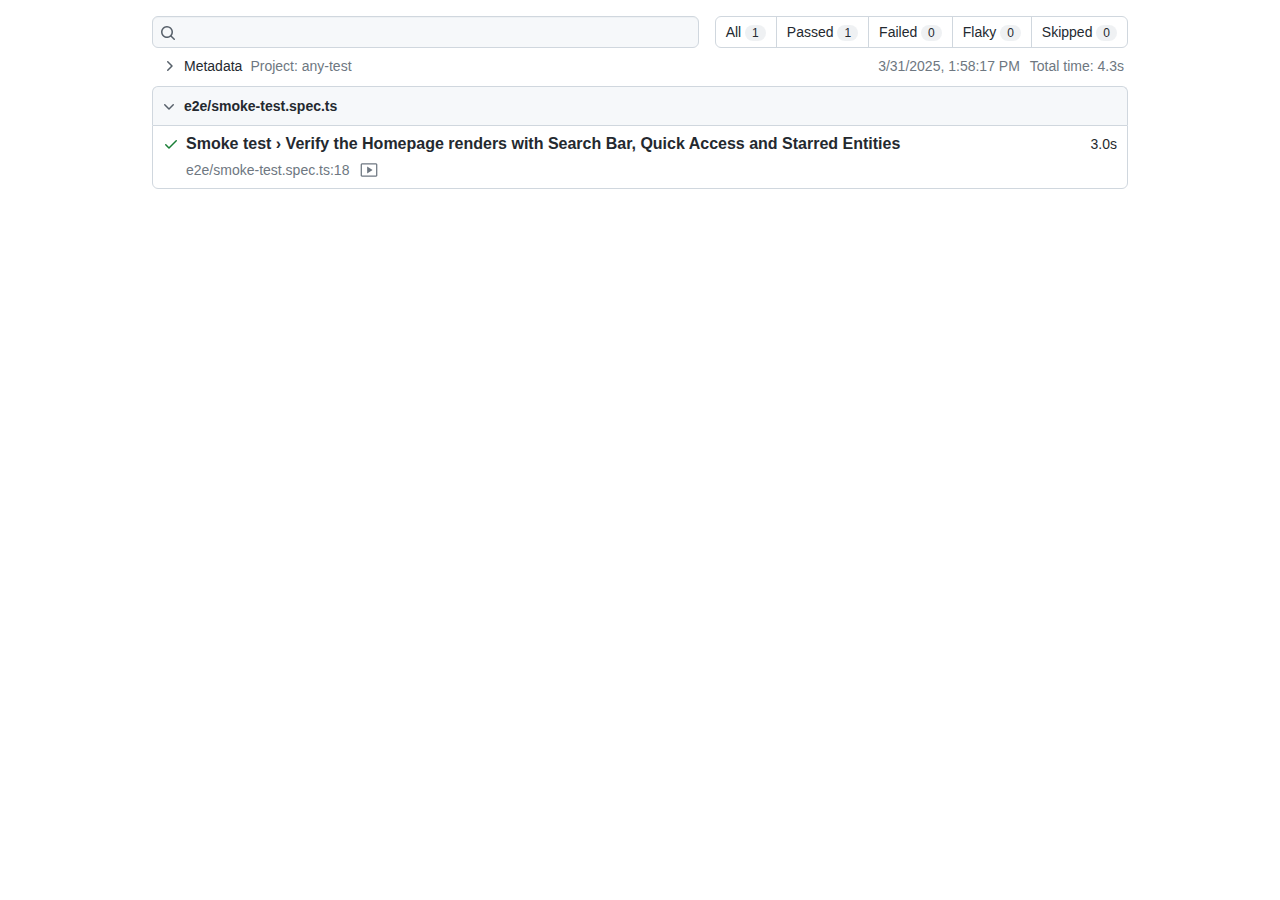
==== commit 5791631d: "deploy: 9f1a81cf92064fbaacab4fcae67ec9fccf0b53c8" ====
--- a/playwright-report/index.html
+++ b/playwright-report/index.html
@@ -68,4 +68,4 @@
   </body>
 </html>
 <script>
-window.playwrightReportBase64 = "[data-uri]";</script>+window.playwrightReportBase64 = "[data-uri]";</script>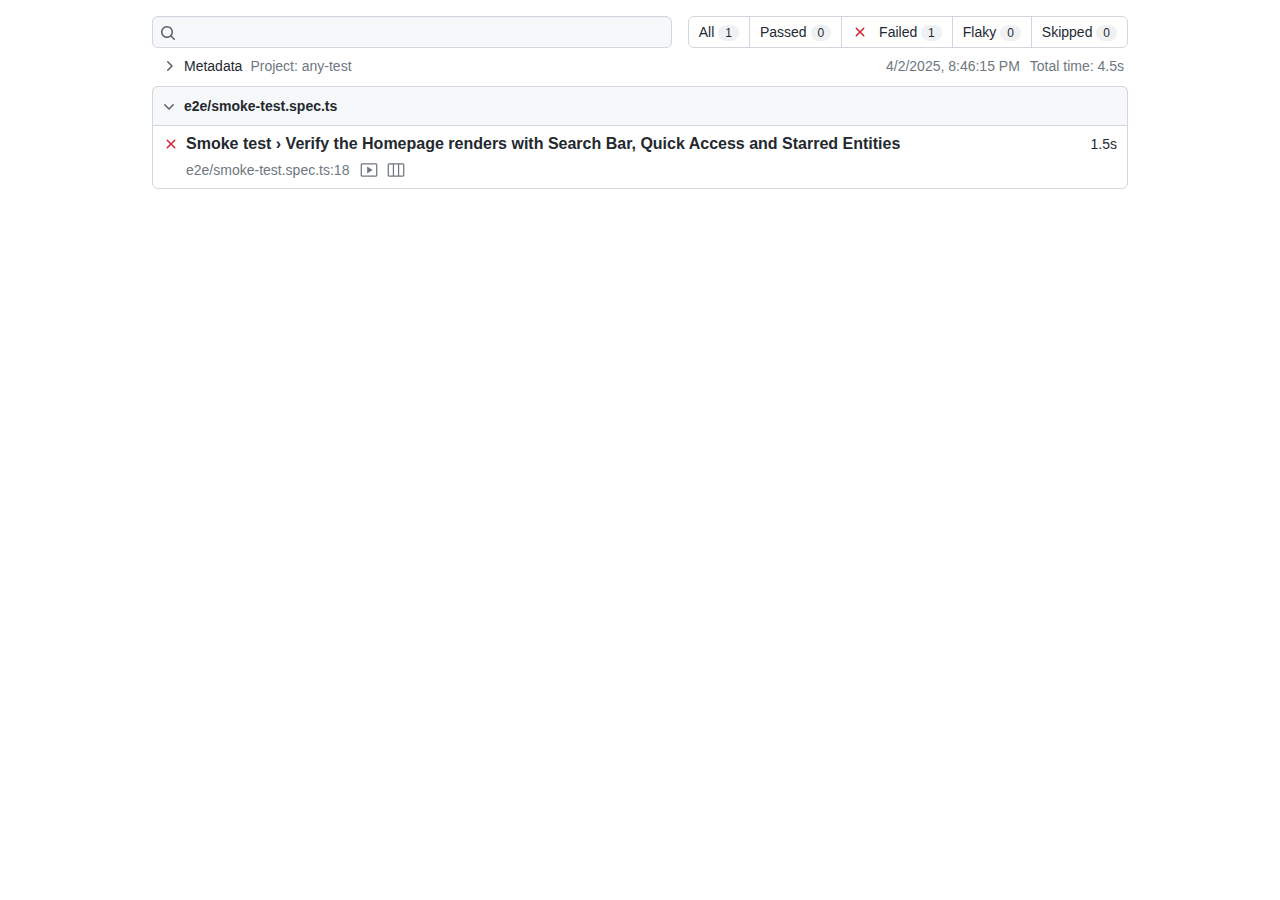
==== commit 9760e98c: "deploy: fa381f4d889c5fbca04066b4a5ebfe81b720b3f9" ====
--- a/playwright-report/index.html
+++ b/playwright-report/index.html
@@ -68,4 +68,4 @@
   </body>
 </html>
 <script>
-window.playwrightReportBase64 = "[data-uri]";</script>+window.playwrightReportBase64 = "[data-uri]";</script>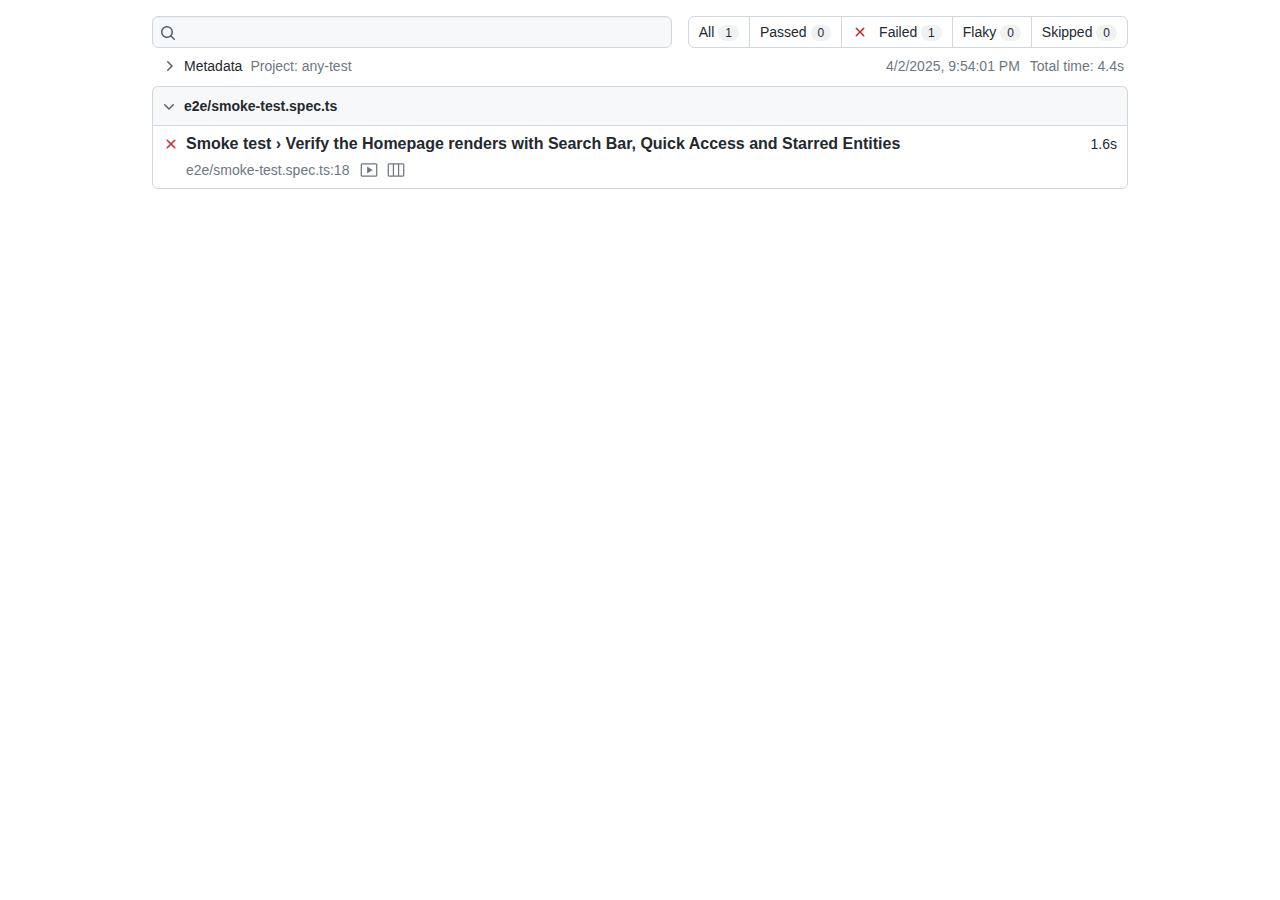
==== commit 24321772: "deploy: 316e67ea770279f0221304cf863caa2039957e26" ====
--- a/playwright-report/index.html
+++ b/playwright-report/index.html
@@ -68,4 +68,4 @@
   </body>
 </html>
 <script>
-window.playwrightReportBase64 = "[data-uri]";</script>+window.playwrightReportBase64 = "[data-uri]";</script>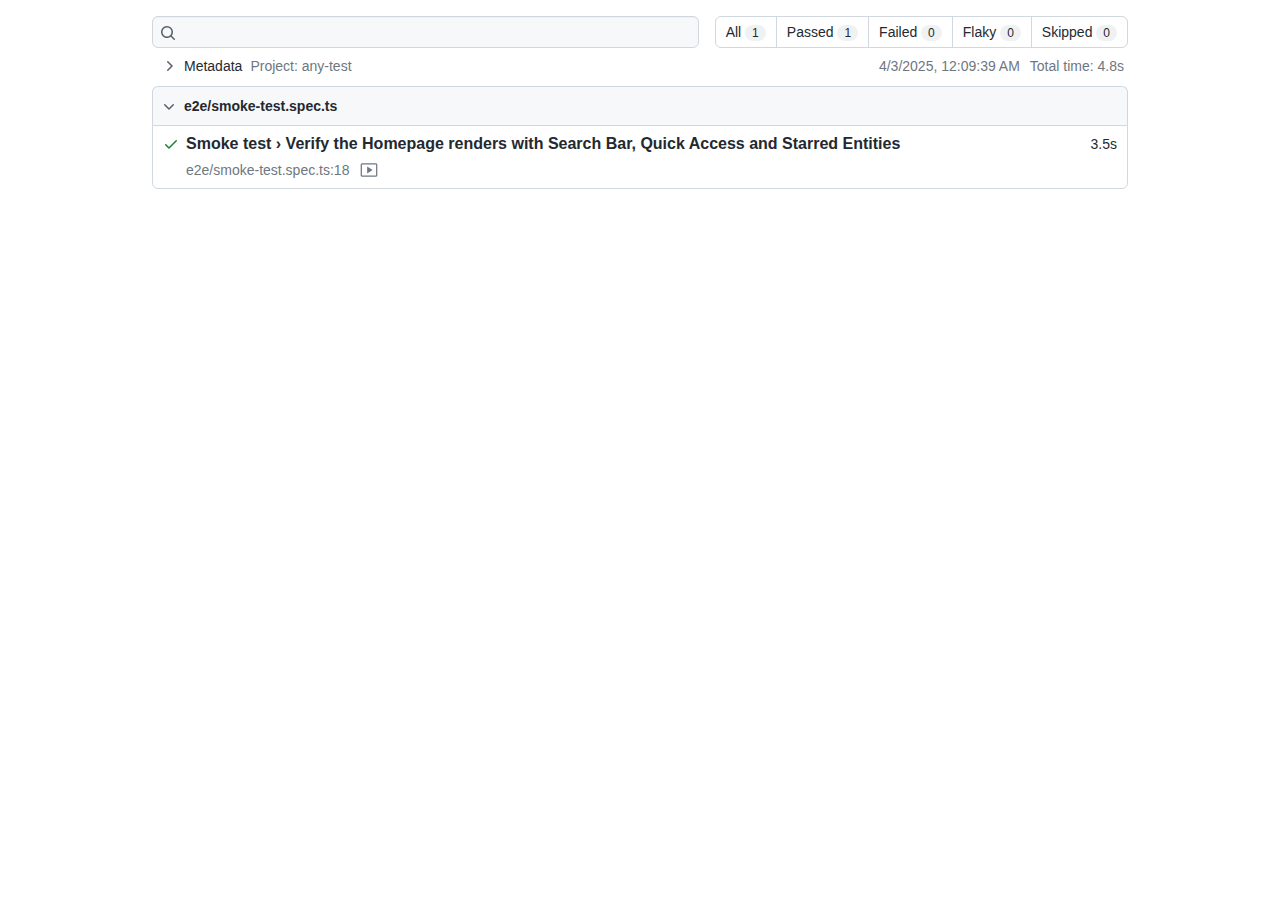
==== commit d6812ab1: "deploy: da5e6815d0622d051c72a6262db883c62986f07c" ====
--- a/playwright-report/index.html
+++ b/playwright-report/index.html
@@ -68,4 +68,4 @@
   </body>
 </html>
 <script>
-window.playwrightReportBase64 = "[data-uri]";</script>+window.playwrightReportBase64 = "[data-uri]";</script>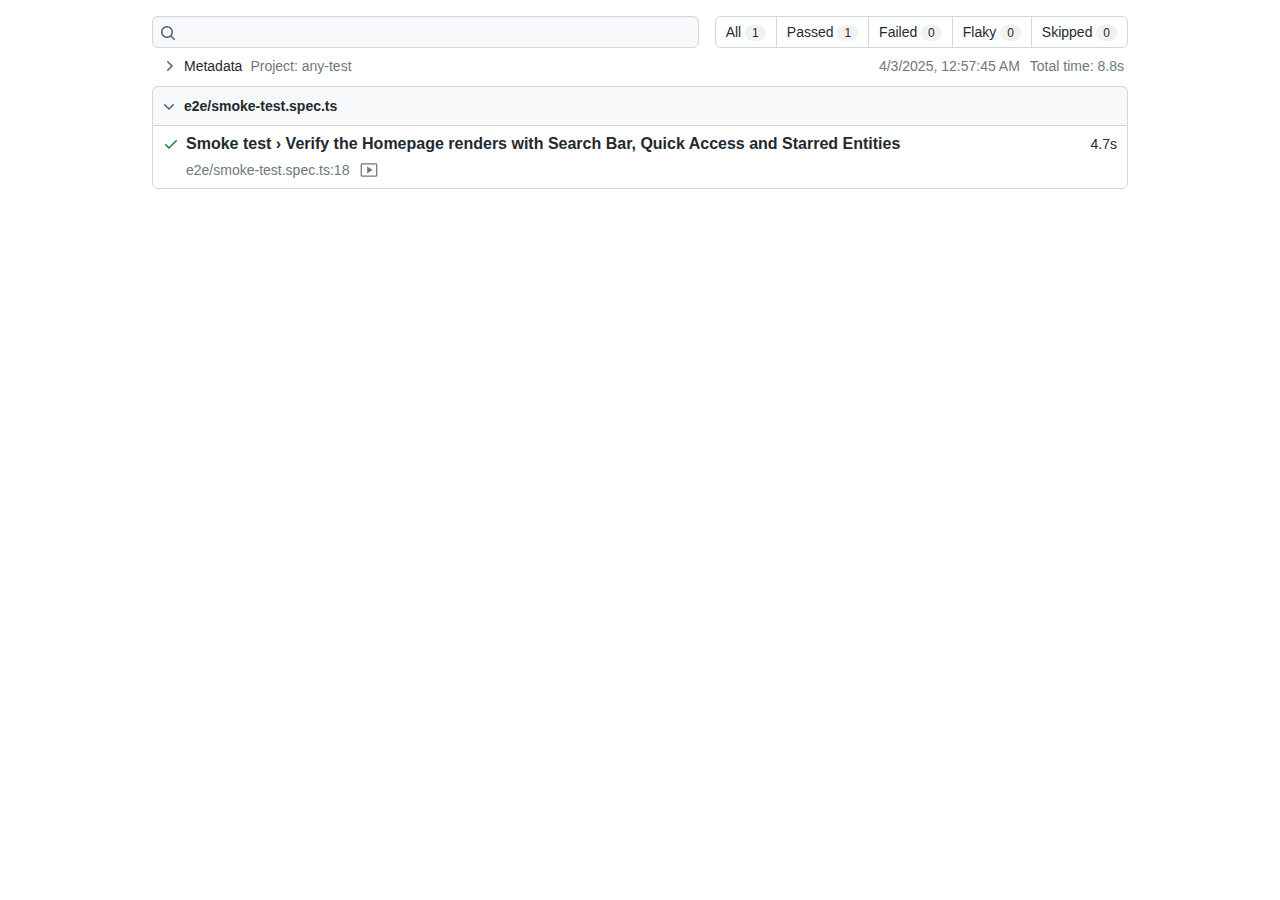
==== commit 96577b2e: "deploy: 64625403eec3c94c76b454a77f83e7a2805a5143" ====
--- a/playwright-report/index.html
+++ b/playwright-report/index.html
@@ -68,4 +68,4 @@
   </body>
 </html>
 <script>
-window.playwrightReportBase64 = "[data-uri]";</script>+window.playwrightReportBase64 = "[data-uri]";</script>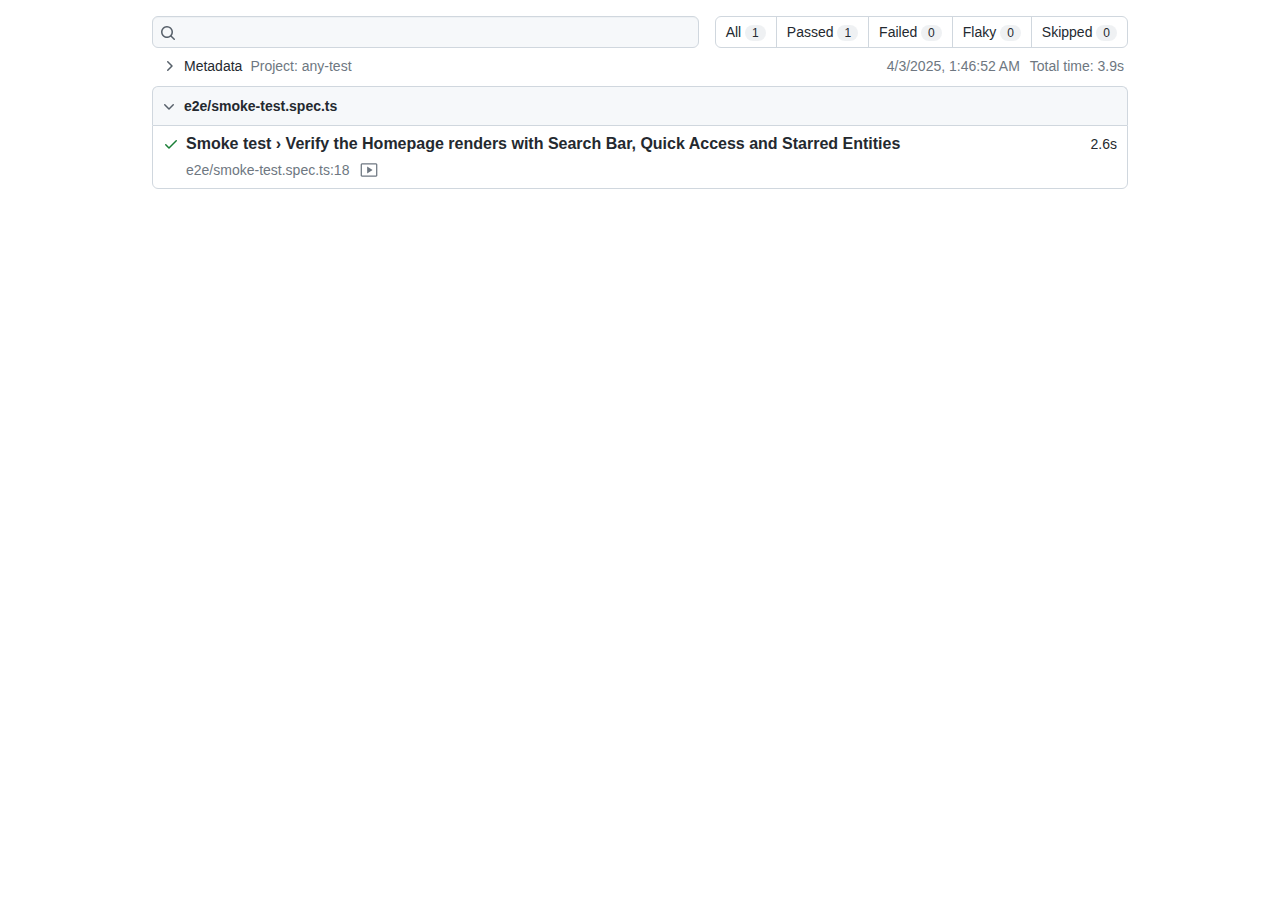
==== commit 9f158198: "deploy: 9306657a45cb01101dc31c57a26d20d9e72758be" ====
--- a/playwright-report/index.html
+++ b/playwright-report/index.html
@@ -68,4 +68,4 @@
   </body>
 </html>
 <script>
-window.playwrightReportBase64 = "[data-uri]";</script>+window.playwrightReportBase64 = "[data-uri]";</script>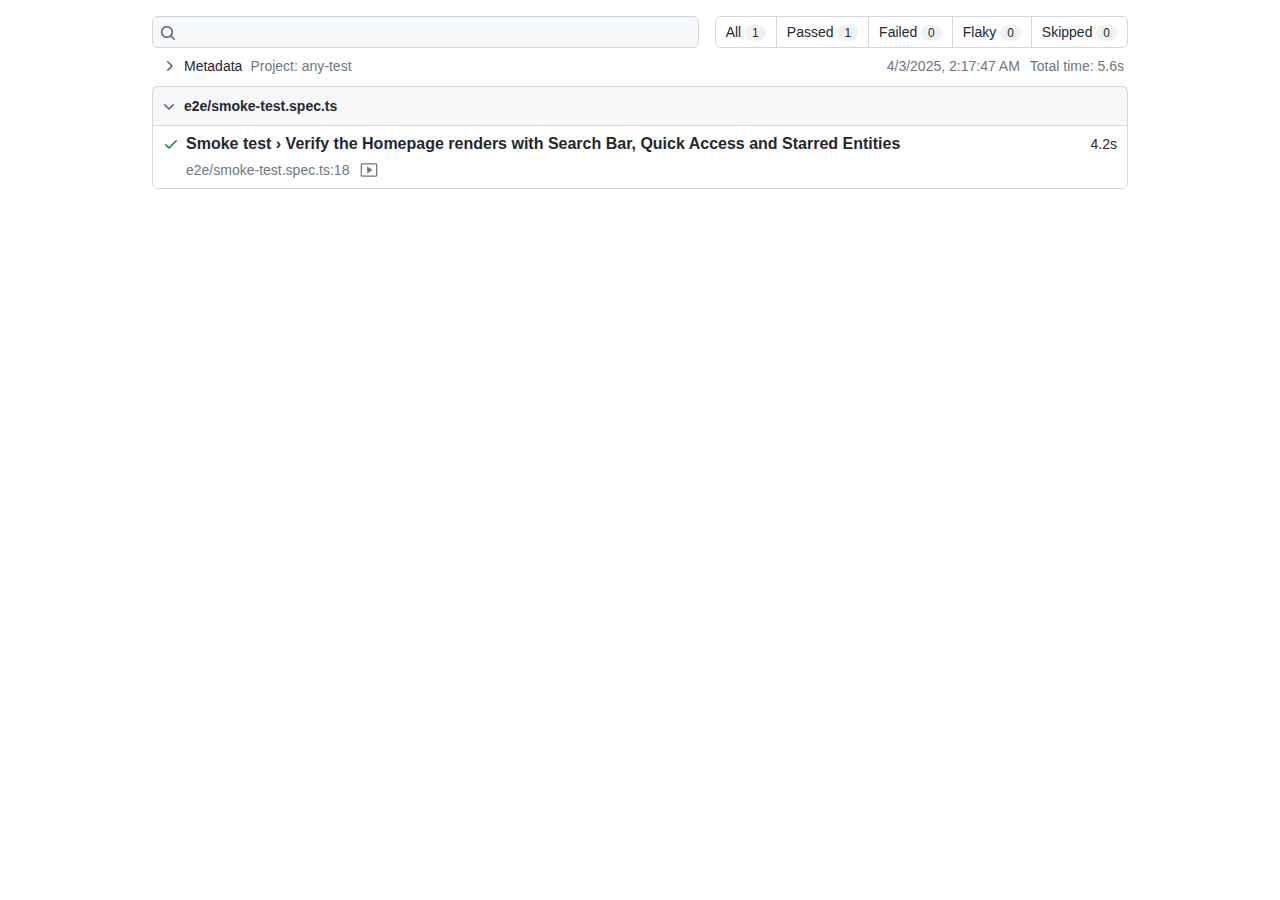
==== commit 0a3d46f3: "deploy: d35559bc0423d098a365e9fa10c35a599d9b5393" ====
--- a/playwright-report/index.html
+++ b/playwright-report/index.html
@@ -68,4 +68,4 @@
   </body>
 </html>
 <script>
-window.playwrightReportBase64 = "[data-uri]";</script>+window.playwrightReportBase64 = "[data-uri]";</script>